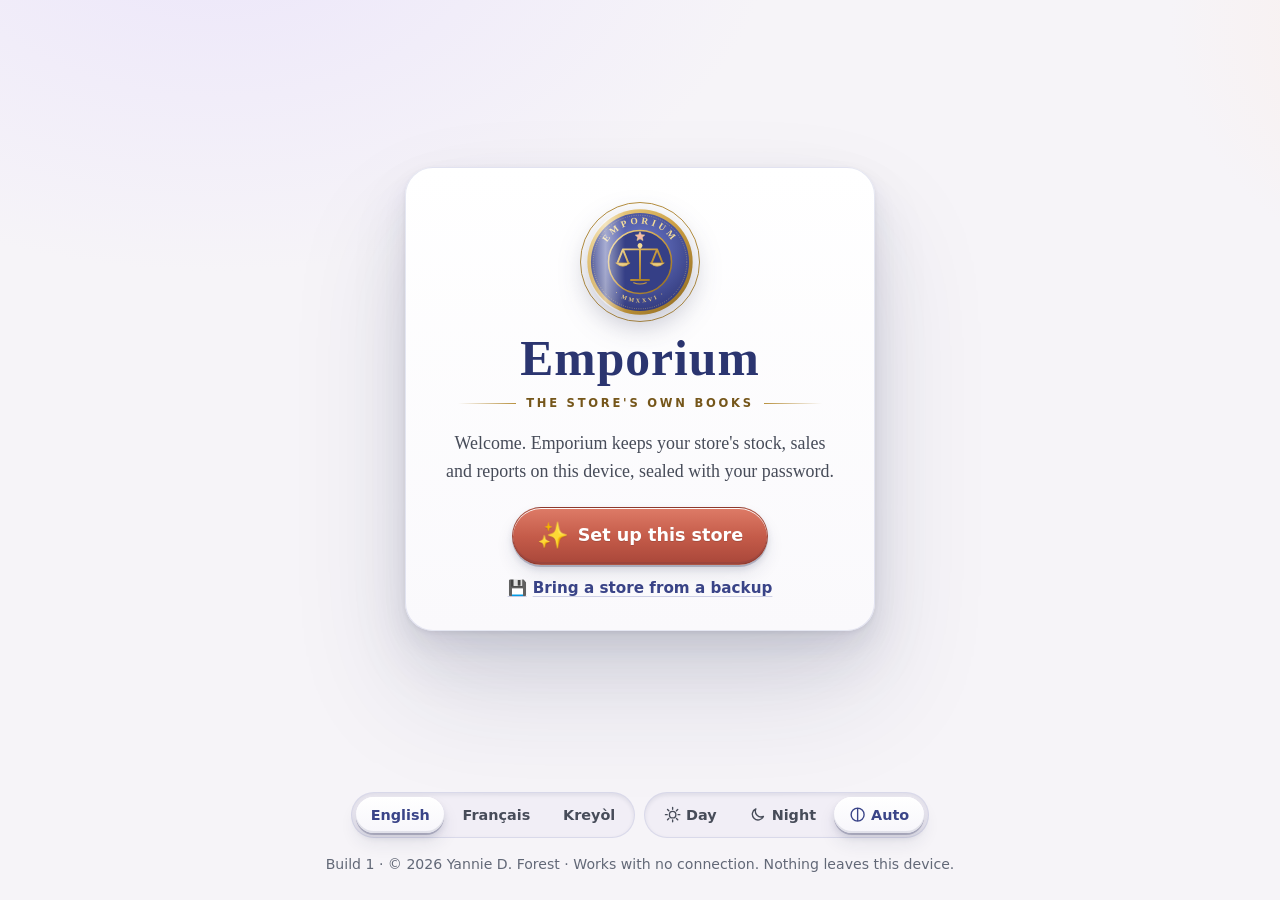
==== app/Emporium.html @ 154f91d6 "Emporium Build 1: the foundation, and the plan - The door: setup in five steps, the owner's password" ====
<!doctype html>
<html lang="en" data-theme="day">
<head>
<meta charset="utf-8">
<meta name="viewport" content="width=device-width, initial-scale=1, viewport-fit=cover">
<meta http-equiv="Content-Security-Policy" content="default-src 'none'; script-src 'sha256-KxH4uBSrhBxRsD997rJyPlUNWfo/XZjl2EzREL2cMvQ='; style-src 'unsafe-inline'; img-src data: blob:; font-src data:; connect-src 'none'; media-src 'none'; object-src 'none'; frame-src 'none'; worker-src 'none'; manifest-src 'none'; base-uri 'none'; form-action 'none'">
<meta name="referrer" content="no-referrer">
<meta name="color-scheme" content="light dark">
<meta name="theme-color" content="#F6F1E7">
<meta name="application-name" content="Emporium">
<meta name="emporium-build" content="1">
<!-- EMPORIUM | Copyright (c) 2026 Yannie D. Forest. All rights reserved. NO LICENCE IS GRANTED. See LICENCE.txt. Build 1 (2026-11-07). -->
<title>Emporium</title>
<link rel="icon" href="[data-uri]">
<style>
/* EMPORIUM | Copyright (c) 2026 Yannie D. Forest. All rights reserved. NO LICENCE IS GRANTED. See LICENCE.txt.
   Emporium's own dress, in the manner of Carpe Diem and Ingenium. By day: light pastels (lavender, sky, peach, butter,
   rose) on a soft lavender grey, with an indigo between Carpe Diem's blue and Ingenium's purple, and a rose coral for the
   keys that matter most. By night: dark academia (walnut and leather, parchment ink, oxblood keys, brass). Keys and
   cards stand out in relief (a lit top edge, a shadowed lip and soft shadows, as in the family), lift under the pointer
   and sink when pressed. No green. All motion stops in Calm mode, or when the device asks for less motion. */
:root {
  --bg: #F6F4F8; --bg2: #EEEAF3; --panel: #FFFFFF; --panel2: #FAF9FC; --tray: #F1EEF6; --rail: #F3F0F8;
  --ink: #1F2329; --ink2: #474C59; --muted: #626877;
  --acc: #4A55A2; --acc-deep: #3A4488; --acc-hi: #6370C2; --on-acc: #FFFFFF; --acc-soft: rgba(74, 85, 162, .10); --acc-text: #3A4488;
  --hero-a: #DE7B67; --hero-b: #C45B49; --hero-c: #A9473A; --on-hero: #FFFFFF;
  --gold: #B8913F; --gold-hi: #E2C27A; --gold-ink: #75561A; --gold-soft: rgba(184, 145, 63, .15);
  --p-lav: #ECE6FA; --p-sky: #E2EFFA; --p-peach: #FDEADF; --p-butter: #FBF2D6; --p-rose: #F9E1E6; --p-lilac: #F1E4F7;
  --good: #3A4488; --warn: #8A5A00; --warn-soft: rgba(214, 151, 32, .16); --bad: #B3261E; --bad-soft: rgba(179, 38, 30, .09);
  --edge: rgba(74, 85, 162, .14); --edge2: rgba(74, 85, 162, .26); --rim: rgba(74, 85, 162, .42);
  --key-face: linear-gradient(180deg, #FFFFFF, #F7F6FB);
  --relief: inset 0 1px 0 rgba(255, 255, 255, .95), inset 0 -2px 0 rgba(36, 40, 80, .10), 0 2px 0 rgba(36, 40, 80, .24), 0 4px 6px rgba(36, 40, 80, .12), 0 10px 18px rgba(36, 40, 80, .09);
  --relief-hover: inset 0 1px 0 rgba(255, 255, 255, .95), inset 0 -2px 0 rgba(36, 40, 80, .10), 0 3px 0 rgba(36, 40, 80, .24), 0 8px 12px rgba(36, 40, 80, .14), 0 18px 28px rgba(36, 40, 80, .10);
  --relief-down: inset 0 2px 5px rgba(36, 40, 80, .22), inset 0 -1px 0 rgba(255, 255, 255, .5), 0 1px 0 rgba(36, 40, 80, .16);
  --card-relief: inset 0 1px 0 rgba(255, 255, 255, .9), 0 1px 0 rgba(36, 40, 80, .08), 0 6px 16px rgba(36, 40, 80, .07), 0 18px 34px rgba(36, 40, 80, .05);
  --card-lift: inset 0 1px 0 rgba(255, 255, 255, .95), 0 2px 0 rgba(36, 40, 80, .10), 0 12px 24px rgba(36, 40, 80, .12), 0 26px 44px rgba(36, 40, 80, .07);
  --inset: inset 0 2px 4px rgba(36, 40, 80, .09);
  --radius: 18px; --radius-s: 12px; --key-h: 46px;
  --serif: "Palatino Linotype", Palatino, "Book Antiqua", "Iowan Old Style", Georgia, serif;
  --sans: "Segoe UI", system-ui, -apple-system, BlinkMacSystemFont, Roboto, "Helvetica Neue", Arial, sans-serif;
  --mono: "Cascadia Mono", Consolas, "SF Mono", Menlo, "Roboto Mono", monospace;
  --emoji: "Segoe UI Emoji", "Apple Color Emoji", "Noto Color Emoji", "Segoe UI Symbol", sans-serif;
  --ease: cubic-bezier(.2, .8, .2, 1);
  color-scheme: light;
}
:root[data-theme="night"] {
  --bg: #141210; --bg2: #1A1714; --panel: #1E1B17; --panel2: #25211C; --tray: #171411; --rail: #171411;
  --ink: #ECE7DE; --ink2: #D2C9BA; --muted: #A89F92;
  --acc: #D4B67A; --acc-deep: #E6CF9C; --acc-hi: #8E3440; --on-acc: #F4EDE0; --acc-soft: rgba(212, 182, 122, .12); --acc-text: #E2C88F;
  --hero-a: #E2C27A; --hero-b: #C9A35A; --hero-c: #A9803A; --on-hero: #1E1A12;
  --gold: #C9A964; --gold-hi: #E2C78A; --gold-ink: #E2C88F; --gold-soft: rgba(201, 169, 100, .14);
  --p-lav: #2A2430; --p-sky: #222A31; --p-peach: #312620; --p-butter: #302A1C; --p-rose: #31211F; --p-lilac: #2B2330;
  --good: #E2C88F; --warn: #F0C26A; --warn-soft: rgba(240, 194, 106, .13); --bad: #F2A096; --bad-soft: rgba(242, 160, 150, .12);
  --edge: rgba(201, 169, 100, .14); --edge2: rgba(201, 169, 100, .26); --rim: rgba(201, 169, 100, .45);
  --key-face: linear-gradient(180deg, #2C2722, #231F1B);
  --relief: inset 0 1px 0 rgba(255, 240, 210, .07), inset 0 -2px 0 rgba(0, 0, 0, .45), 0 2px 0 rgba(0, 0, 0, .78), 0 5px 7px rgba(0, 0, 0, .52), 0 11px 18px rgba(0, 0, 0, .38);
  --relief-hover: inset 0 1px 0 rgba(255, 240, 210, .09), inset 0 -2px 0 rgba(0, 0, 0, .45), 0 3px 0 rgba(0, 0, 0, .78), 0 8px 12px rgba(0, 0, 0, .52), 0 18px 28px rgba(0, 0, 0, .4);
  --relief-down: inset 0 3px 7px rgba(0, 0, 0, .58), inset 0 -1px 0 rgba(255, 240, 210, .05), 0 1px 0 rgba(0, 0, 0, .45);
  --card-relief: inset 0 1px 0 rgba(255, 240, 210, .05), 0 1px 0 rgba(0, 0, 0, .6), 0 8px 18px rgba(0, 0, 0, .44), 0 20px 36px rgba(0, 0, 0, .3);
  --card-lift: inset 0 1px 0 rgba(255, 240, 210, .07), 0 2px 0 rgba(0, 0, 0, .62), 0 14px 26px rgba(0, 0, 0, .5), 0 28px 46px rgba(0, 0, 0, .34);
  --inset: inset 0 2px 5px rgba(0, 0, 0, .45);
  color-scheme: dark;
}
:root[data-size="l"] { font-size: 18px; }
:root[data-size="xl"] { font-size: 20px; }
:root[data-calm="1"] { --key-h: 54px; }
:root[data-calm="1"] *, :root[data-calm="1"] *::before, :root[data-calm="1"] *::after { animation: none !important; transition: none !important; }
@media (prefers-reduced-motion: reduce) { *, *::before, *::after { animation: none !important; transition: none !important; scroll-behavior: auto !important; } }

* { box-sizing: border-box; }
html { font-size: 16px; -webkit-text-size-adjust: 100%; }
body { margin: 0; color: var(--ink); font: 400 1rem/1.55 var(--sans);
  background: radial-gradient(1100px 600px at 0% 0%, var(--p-lav), transparent 60%), radial-gradient(900px 520px at 100% 0%, var(--p-peach), transparent 58%), var(--bg); background-attachment: fixed; }
:root[data-theme="night"] body { background: radial-gradient(1000px 560px at 0% 0%, rgba(142, 52, 64, .16), transparent 60%), radial-gradient(900px 520px at 100% 0%, rgba(201, 169, 100, .10), transparent 58%), var(--bg); background-attachment: fixed; }
h1, h2, h3 { font-family: var(--serif); color: var(--ink); line-height: 1.2; text-wrap: balance; }
h1 { font-size: 2rem; font-variant: small-caps; letter-spacing: .03em; margin: 0; font-weight: 700; }
h2 { font-size: 1.3rem; margin: 0 0 .6rem; font-weight: 700; }
h3 { font-size: 1.12rem; margin: 1.2rem 0 .5rem; }
p { margin: .4rem 0; }
a { color: var(--acc-text); }
:focus-visible { outline: 3px solid var(--gold); outline-offset: 2px; border-radius: 8px; }
.ico { width: 1.2em; height: 1.2em; flex: none; fill: none; stroke: currentColor; stroke-width: 1.9; stroke-linecap: round; stroke-linejoin: round; vertical-align: -.22em; }
.emo { font-family: var(--emoji); font-style: normal; font-weight: 400; line-height: 1; display: inline-block; flex: none; }
.mono { font-family: var(--mono); letter-spacing: .06em; }
.num { font-variant-numeric: tabular-nums; text-align: right; white-space: nowrap; }
.muted { color: var(--muted); }
.hint { color: var(--muted); font-size: .9rem; margin: .25rem 0 0; }
.small { font-size: .85rem; }
.hidden { display: none !important; }
.req { color: var(--hero-c); }

/* ---------- motion ---------- */
@keyframes rise { from { opacity: 0; transform: translateY(10px) scale(.985); } to { opacity: 1; transform: none; } }
@keyframes pop { 0% { transform: scale(1); } 40% { transform: scale(1.07); } 100% { transform: scale(1); } }
@keyframes slideIn { from { opacity: 0; transform: translateX(18px); } to { opacity: 1; transform: none; } }
@keyframes pulse { 0% { transform: scale(1); } 35% { transform: scale(1.08); } 100% { transform: scale(1); } }
@keyframes floatUp { from { opacity: 1; transform: translate(-50%, 0) scale(1); } to { opacity: 0; transform: translate(-50%, -48px) scale(1.3); } }
@keyframes bob { 0%, 100% { transform: translateY(0) rotate(0deg); } 50% { transform: translateY(-6px) rotate(-1.5deg); } }
@keyframes shine { 0% { transform: translateX(-130%) rotate(25deg); } 55%, 100% { transform: translateX(260%) rotate(25deg); } }
@keyframes wiggle { 0%, 100% { transform: rotate(0); } 25% { transform: rotate(-10deg) scale(1.08); } 75% { transform: rotate(9deg) scale(1.08); } }
@keyframes drift { 0% { background-position: 0% 0%, 100% 0%, 0 0; } 100% { background-position: 14% 8%, 86% 10%, 0 0; } }
@keyframes fall { 0% { opacity: 0; transform: translate3d(0, -20px, 0) rotate(0deg); } 10% { opacity: 1; } 100% { opacity: 0; transform: translate3d(var(--dx, 0), 105vh, 0) rotate(var(--rot, 360deg)); } }
@keyframes toastIn { from { opacity: 0; transform: translateY(14px) scale(.96); } to { opacity: 1; transform: none; } }
@keyframes grow { from { transform: scaleX(0); } to { transform: scaleX(1); } }
#room > * { animation: rise .45s var(--ease) both; }
#room > *:nth-child(2) { animation-delay: .04s; } #room > *:nth-child(3) { animation-delay: .08s; } #room > *:nth-child(4) { animation-delay: .12s; }
#room > *:nth-child(5) { animation-delay: .16s; } #room > *:nth-child(6) { animation-delay: .2s; } #room > *:nth-child(n+7) { animation-delay: .24s; }

/* ---------- keys: raised; they lift under the pointer and sink when pressed ---------- */
.key { position: relative; display: inline-flex; align-items: center; justify-content: center; gap: .5em; min-height: var(--key-h); padding: .55rem 1.15rem;
  border-radius: 999px; border: 1px solid var(--rim); background: var(--key-face); color: var(--acc-text);
  font: 650 1rem/1.2 var(--sans); cursor: pointer; box-shadow: var(--relief); text-align: center;
  transition: transform .14s var(--ease), box-shadow .14s var(--ease), filter .2s ease; }
.key:hover { transform: translateY(-1.5px); box-shadow: var(--relief-hover); }
.key:hover .emo { animation: wiggle .5s ease; }
.key:active { transform: translateY(1px); box-shadow: var(--relief-down); }
.key:disabled { opacity: .5; cursor: not-allowed; transform: none; box-shadow: var(--relief-down); }
.key.primary { background: linear-gradient(180deg, var(--acc-hi), var(--acc) 55%, var(--acc-deep)); color: var(--on-acc); border-color: rgba(20, 24, 70, .45); }
:root[data-theme="night"] .key.primary { background: linear-gradient(180deg, #9E3E4B, #8E3440 50%, #6E2330); color: #F4EDE0; border-color: rgba(201, 169, 100, .55); }
.key.hero { background: linear-gradient(180deg, var(--hero-a), var(--hero-b) 52%, var(--hero-c)); color: var(--on-hero); border-color: rgba(110, 40, 30, .45); text-shadow: 0 1px 0 rgba(0, 0, 0, .12); }
:root[data-theme="night"] .key.hero { border-color: rgba(120, 90, 30, .7); text-shadow: 0 1px 0 rgba(255, 240, 200, .25); }
.key.danger { color: var(--bad); border-color: var(--bad); }
.key.big { min-height: 58px; font-size: 1.1rem; padding: .8rem 1.5rem; }
.key.huge { min-height: 70px; font-size: 1.35rem; width: 100%; border-radius: var(--radius); }
.key.small { min-height: 36px; font-size: .9rem; padding: .3rem .85rem; }
.key .emo { font-size: 1.25em; }
.key.big .emo, .key.huge .emo { font-size: 1.45em; }
.icon-key { display: inline-flex; align-items: center; justify-content: center; width: 40px; height: 40px; border-radius: 50%; border: 1px solid var(--edge2);
  background: var(--key-face); color: var(--ink2); cursor: pointer; flex: none; box-shadow: var(--relief); transition: transform .12s var(--ease), box-shadow .12s; }
.icon-key:hover { transform: translateY(-1px); box-shadow: var(--relief-hover); }
.icon-key:active { transform: translateY(1px); box-shadow: var(--relief-down); }
.icon-key.danger { color: var(--bad); }
.link { background: none; border: 0; padding: .3rem .1rem; color: var(--acc-text); font: 600 .95rem var(--sans); cursor: pointer; display: inline-flex; gap: .4em; align-items: center; text-decoration: underline; text-underline-offset: 3px; text-decoration-color: var(--edge2); }
.link:hover { text-decoration-color: currentColor; }
.link.danger { color: var(--bad); }
.tip-key { display: inline-flex; align-items: center; justify-content: center; width: 32px; height: 32px; border-radius: 50%; border: 1px solid var(--gold);
  background: radial-gradient(circle at 35% 30%, #FFFBEA, var(--p-butter) 75%); cursor: pointer; flex: none; padding: 0; font-size: 1rem; box-shadow: var(--relief); transition: transform .14s var(--ease); }
:root[data-theme="night"] .tip-key { background: radial-gradient(circle at 35% 30%, #4A3F25, #2B2618 75%); }
.tip-key:hover { transform: translateY(-1px) rotate(-8deg); }
.tip-key:active { transform: translateY(1px); box-shadow: var(--relief-down); }
.chip { border: 1px solid var(--edge2); background: var(--key-face); color: var(--ink2); border-radius: 999px; padding: .4rem .95rem;
  font: 600 .92rem var(--sans); cursor: pointer; min-height: 40px; box-shadow: var(--relief); display: inline-flex; gap: .4em; align-items: center; transition: transform .12s var(--ease), box-shadow .12s; }
.chip:hover { transform: translateY(-1px); box-shadow: var(--relief-hover); }
.chip:active { transform: translateY(1px); box-shadow: var(--relief-down); }
.chip[aria-pressed="true"] { background: linear-gradient(180deg, var(--acc-hi), var(--acc) 60%, var(--acc-deep)); color: var(--on-acc); border-color: transparent; }
:root[data-theme="night"] .chip[aria-pressed="true"] { background: linear-gradient(180deg, #9E3E4B, #6E2330); color: #F4EDE0; border-color: rgba(201, 169, 100, .5); }
.chips { display: flex; flex-wrap: wrap; gap: .5rem; }
.chips.static { list-style: none; padding: 0; margin: .4rem 0 1rem; }
.chips.static .chip { cursor: default; }
.seg { display: inline-flex; flex-wrap: wrap; gap: 4px; padding: 4px; border-radius: 999px; background: var(--tray); border: 1px solid var(--edge); box-shadow: var(--inset); }
.seg button { border: 0; background: transparent; color: var(--ink2); padding: .4rem .9rem; border-radius: 999px; font: 600 .9rem var(--sans); cursor: pointer; display: inline-flex; gap: .35em; align-items: center; min-height: 36px; transition: background .2s, transform .12s; }
.seg button[aria-checked="true"] { background: var(--key-face); color: var(--acc-text); box-shadow: var(--relief); }
.badge { display: inline-block; min-width: 2.3em; padding: .12rem .6rem; border-radius: 999px; font-weight: 700; font-size: .88rem; text-align: center; background: var(--p-sky); color: var(--acc-text); }
.badge.ok { background: var(--p-lav); color: var(--acc-text); }
.badge.warn { background: var(--warn-soft); color: var(--warn); }
.badge.bad { background: var(--bad-soft); color: var(--bad); }

/* ---------- forms ---------- */
.field { display: flex; flex-direction: column; gap: .3rem; margin: .7rem 0; min-width: 0; }
.label-row { display: flex; align-items: center; gap: .5rem; }
label, .label { font-weight: 650; color: var(--ink2); margin: 0; }
input[type=text], input[type=password], input[type=search], input[type=number], input[type=date], select, textarea {
  font: 1rem/1.4 var(--sans); color: var(--ink); background: var(--panel); border: 1px solid var(--edge2); border-radius: var(--radius-s);
  padding: .65rem .85rem; min-height: var(--key-h); width: 100%; box-shadow: var(--inset); transition: border-color .15s, box-shadow .15s; }
:root[data-theme="night"] input[type=text], :root[data-theme="night"] input[type=password], :root[data-theme="night"] input[type=search], :root[data-theme="night"] input[type=number],
:root[data-theme="night"] input[type=date], :root[data-theme="night"] select, :root[data-theme="night"] textarea { background: #15120F; }
textarea { resize: vertical; }
input:focus, select:focus, textarea:focus { border-color: var(--acc); outline: 3px solid var(--acc-soft); outline-offset: 0; }
input[aria-invalid="true"], select[aria-invalid="true"], textarea[aria-invalid="true"] { border-color: var(--bad); animation: wiggle .35s ease; }
.err { color: var(--bad); font-weight: 600; font-size: .92rem; margin: 0; }
.err:empty { display: none; }
.err:not(:empty)::before { content: "⚠️ "; font-family: var(--emoji); }
.check { display: flex; align-items: center; gap: .6rem; font-weight: 500; margin: .6rem 0; cursor: pointer; }
.check input { width: 22px; height: 22px; accent-color: var(--acc); }
.form-grid { display: grid; grid-template-columns: 1fr 1fr; gap: 0 1.2rem; }
.form-grid .span2 { grid-column: 1 / -1; }
.pair { display: grid; grid-template-columns: 1fr 1fr; gap: 1rem; }
.advice { margin: 0; font-weight: 600; }
.advice.ok { color: var(--acc-text); } .advice.bad { color: var(--bad); }
.preview { font-weight: 650; color: var(--acc-text); min-height: 1.4em; }
.inline { display: flex; align-items: flex-end; gap: .8rem; flex-wrap: wrap; }
.inline .field { flex: 1 1 240px; margin: 0; }
.search-row { display: flex; align-items: center; gap: .5rem; background: var(--panel); border: 1px solid var(--edge2); border-radius: 999px; padding: 0 .5rem 0 1rem; color: var(--muted); box-shadow: var(--inset); }
:root[data-theme="night"] .search-row { background: #15120F; }
.search-row input { border: 0; background: transparent !important; outline: none; min-height: 50px; padding-left: .2rem; font-size: 1.05rem; box-shadow: none !important; }
.search-row:focus-within { border-color: var(--acc); box-shadow: 0 0 0 4px var(--acc-soft); }

/* ---------- the door ---------- */
.door { min-height: 100vh; display: flex; flex-direction: column; align-items: center; justify-content: center; padding: 24px max(16px, env(safe-area-inset-right)) 18px max(16px, env(safe-area-inset-left));
  background: radial-gradient(900px 560px at 12% -6%, var(--p-lav), transparent 62%), radial-gradient(800px 520px at 92% 2%, var(--p-peach), transparent 60%), radial-gradient(900px 600px at 50% 110%, var(--p-sky), transparent 62%), var(--bg);
  background-size: 140% 140%, 140% 140%, 140% 140%, auto; animation: drift 18s ease-in-out infinite alternate; }
:root[data-theme="night"] .door { background: radial-gradient(900px 560px at 12% -6%, rgba(142, 52, 64, .28), transparent 62%), radial-gradient(800px 520px at 92% 2%, rgba(201, 169, 100, .16), transparent 60%), radial-gradient(900px 600px at 50% 110%, rgba(201, 169, 100, .08), transparent 62%), var(--bg); background-size: 140% 140%, 140% 140%, 140% 140%, auto; }
.door-main { width: 100%; display: flex; justify-content: center; flex: 1; align-items: center; }
@keyframes pup { 0% { opacity: 0; transform: translateY(14px) scale(.96); } 60% { opacity: 1; transform: translateY(-2px) scale(1.01); } 100% { transform: none; } }
.door-card { position: relative; width: 100%; max-width: 470px; background: linear-gradient(180deg, var(--panel), var(--panel2)); border: 1px solid var(--edge); border-radius: 28px;
  box-shadow: 0 2px 4px rgba(36, 40, 80, .08), 0 12px 24px rgba(36, 40, 80, .07), 0 30px 60px rgba(36, 40, 80, .09), 0 60px 120px rgba(36, 40, 80, .12), inset 0 1px 0 #FFFFFF;
  padding: 34px 40px 28px; text-align: center; animation: pup .6s var(--ease) both; }
:root[data-theme="night"] .door-card { box-shadow: 0 2px 4px rgba(0, 0, 0, .7), 0 12px 24px rgba(0, 0, 0, .6), 0 30px 60px rgba(0, 0, 0, .55), 0 60px 120px rgba(0, 0, 0, .7), inset 0 1px 0 rgba(255, 240, 210, .07); }
.door-card.wide { max-width: 660px; text-align: left; }
.crest { display: flex; flex-direction: column; align-items: center; text-align: center; gap: .2rem; margin-bottom: .5rem; }
.seal-wrap { position: relative; display: inline-block; border-radius: 50%; overflow: hidden; animation: bob 6s ease-in-out infinite; filter: drop-shadow(0 10px 14px rgba(36, 40, 80, .28)); line-height: 0; }
.seal-wrap::after { content: ""; position: absolute; top: -20%; left: 0; width: 36%; height: 140%; background: linear-gradient(90deg, transparent, rgba(255, 255, 255, .5), transparent); animation: shine 6s ease-in-out 1.2s infinite; pointer-events: none; }
.seal-ring { display: inline-flex; border-radius: 50%; outline: 1.5px solid var(--gold); outline-offset: 5px; margin: 6px 0 4px; }
.brand { font-size: 3.1rem; font-variant: normal; letter-spacing: .02em; line-height: 1; margin-top: .7rem; color: #2B3570; }
:root[data-theme="night"] .brand { color: #E2CF9F; background: linear-gradient(180deg, #F2E4BF 0%, #D9C08A 55%, #B99A5E 100%); -webkit-background-clip: text; background-clip: text; -webkit-text-fill-color: transparent; }
.door-rule { display: flex; align-items: center; justify-content: center; gap: 10px; margin-top: 8px; }
.door-rule span { width: 58px; height: 1px; background: linear-gradient(90deg, transparent, var(--gold)); }
.door-rule span:last-child { background: linear-gradient(90deg, var(--gold), transparent); }
.door-rule em { font-style: normal; font-size: .72rem; letter-spacing: .24em; text-transform: uppercase; color: var(--gold-ink); font-weight: 700; }
.door-lead, .door-card > p { font-family: var(--serif); }
.door-store { font-weight: 700; font-size: 1.12rem; margin: .7rem 0 0; }
.door-date { color: var(--muted); margin: .1rem 0 .4rem; }
.door-form { text-align: left; margin-top: .6rem; }
.door-form .key { width: 100%; margin-top: .3rem; }
.door-msg { min-height: 1.4em; color: var(--ink2); font-weight: 600; text-align: center; }
.door-links { display: flex; flex-direction: column; align-items: center; gap: .2rem; margin-top: .6rem; }
.door-lead { font-size: 1.12rem; line-height: 1.6; color: var(--ink2); margin: 1rem auto 1.3rem; max-width: 26em; }
.door-h { font-size: 1.55rem; margin: .8rem 0 .5rem; display: flex; align-items: center; gap: .5rem; }
.door-h .emo { font-size: 1.3em; }
.door-actions { display: flex; justify-content: space-between; gap: .8rem; flex-wrap: wrap; margin-top: 1.2rem; }
.door-foot { text-align: center; color: var(--muted); font-size: .88rem; margin-top: 18px; display: flex; flex-direction: column; gap: .6rem; align-items: center; }
.door-choices { display: flex; flex-wrap: wrap; gap: .6rem; justify-content: center; }
.steps { display: flex; align-items: center; gap: .45rem; }
.steps .dot { width: 10px; height: 10px; border-radius: 50%; background: var(--edge2); transition: all .3s var(--ease); }
.steps .dot.done { background: var(--acc); }
.steps .dot.now { background: linear-gradient(90deg, var(--gold), var(--hero-a)); width: 28px; border-radius: 6px; }
.steps-text { margin-left: .4rem; color: var(--muted); font-weight: 600; font-size: .9rem; }
.plain-list { padding-left: 0; list-style: none; }
.plain-list li { display: flex; gap: .6rem; align-items: center; padding: .25rem 0; }
.master-grid { list-style: none; padding: 14px; margin: 1rem 0; display: grid; grid-template-columns: repeat(auto-fill, minmax(120px, 1fr)); gap: 8px;
  background: var(--p-butter); border: 1px dashed var(--gold); border-radius: var(--radius); box-shadow: var(--inset); }
.master-grid li { display: flex; align-items: baseline; gap: .5rem; padding: .4rem .55rem; border-radius: 10px; background: var(--panel); border: 1px solid var(--edge); box-shadow: var(--relief); animation: rise .4s var(--ease) both; }
.master-grid li:nth-child(2n) { animation-delay: .05s; } .master-grid li:nth-child(3n) { animation-delay: .1s; }
.mg-n { color: var(--muted); font-size: .8rem; min-width: 1.4em; text-align: right; }
.mg-g { font-size: 1.28rem; font-weight: 700; color: var(--ink); }

/* ---------- the shell ---------- */
.shell { display: grid; grid-template-columns: 248px minmax(0, 1fr); min-height: 100vh; }
.rail { position: sticky; top: 0; height: 100vh; display: flex; flex-direction: column; gap: 6px; padding: 18px 12px; background: linear-gradient(180deg, rgba(255, 255, 255, .55), rgba(255, 255, 255, .25)); border-right: 1px solid var(--edge); overflow-y: auto; backdrop-filter: blur(6px); }
:root[data-theme="night"] .rail { background: linear-gradient(180deg, #1A1714, #141210); }
.rail-brand { display: flex; align-items: center; gap: 10px; padding: 0 6px 14px; border-bottom: 1px solid var(--edge); margin-bottom: 10px; }
.rail-brand .seal-wrap { animation: none; filter: drop-shadow(0 4px 6px rgba(36, 40, 80, .25)); }
.brand-name { font-family: var(--serif); font-variant: small-caps; font-weight: 700; font-size: 1.3rem; letter-spacing: .06em; color: var(--ink); }
.brand-store { font-size: .85rem; color: var(--muted); line-height: 1.2; overflow-wrap: anywhere; }
.rail-keys { display: flex; flex-direction: column; gap: 6px; }
.nav-key { display: flex; align-items: center; gap: 12px; width: 100%; padding: .5rem .7rem; border-radius: 16px; border: 1px solid transparent; background: transparent;
  color: var(--ink2); font: 650 1rem var(--sans); cursor: pointer; text-align: left; min-height: 54px; transition: transform .14s var(--ease), background .2s, box-shadow .2s; }
.nav-tile { display: inline-flex; align-items: center; justify-content: center; width: 40px; height: 40px; border-radius: 13px; flex: none; font-size: 1.3rem;
  background: var(--tile, var(--p-lav)); border: 1px solid var(--edge); box-shadow: var(--relief); transition: transform .2s var(--ease); }
.nav-key[data-room="home"] { --tile: var(--p-peach); } .nav-key[data-room="register"] { --tile: var(--p-rose); } .nav-key[data-room="inventory"] { --tile: var(--p-sky); }
.nav-key[data-room="reports"] { --tile: var(--p-lav); } .nav-key[data-room="guide"] { --tile: var(--p-butter); } .nav-key[data-room="settings"] { --tile: var(--p-lilac); } .lock-key { --tile: var(--tray); }
.nav-key:hover { background: rgba(255, 255, 255, .6); transform: translateX(2px); }
:root[data-theme="night"] .nav-key:hover { background: rgba(255, 240, 210, .04); }
.nav-key:hover .nav-tile { transform: translateY(-2px) rotate(-6deg); }
.nav-key[aria-current="page"] { background: linear-gradient(180deg, var(--panel), var(--panel2)); color: var(--acc-text); border-color: var(--edge); box-shadow: var(--relief); }
.nav-key[aria-current="page"] .nav-tile { border-color: var(--gold); box-shadow: var(--relief), 0 0 0 3px var(--gold-soft); }
.rail-foot { margin-top: auto; padding-top: 10px; border-top: 1px solid var(--edge); }
.build-line { color: var(--muted); font-size: .8rem; margin: .4rem .8rem 0; }
main#room { padding: 26px clamp(16px, 3vw, 40px) 64px; max-width: 1480px; width: 100%; outline: none; }
.room-head { display: flex; align-items: flex-start; justify-content: space-between; gap: 1rem; flex-wrap: wrap; margin-bottom: 1.1rem; }
.room-title { display: flex; align-items: center; gap: .6rem; }
.room-title .emo { font-size: 1.9rem; filter: drop-shadow(0 3px 3px rgba(36, 40, 80, .22)); }
.room-sub { color: var(--muted); margin: .2rem 0 0; flex-basis: 100%; }
.room-tools { display: flex; flex-wrap: wrap; gap: .55rem; align-items: center; }
.kbd-hint { color: var(--muted); font-size: .85rem; }
.card { background: linear-gradient(180deg, var(--panel), var(--panel2)); border: 1px solid var(--edge); border-radius: var(--radius); box-shadow: var(--card-relief); padding: 18px 20px; min-width: 0; }
.card.inset { box-shadow: var(--inset); background: var(--tray); }
.card-head { display: flex; align-items: center; justify-content: space-between; gap: .8rem; margin-bottom: .4rem; flex-wrap: wrap; }
.card-head h2 { margin: 0; display: flex; align-items: center; gap: .45rem; }
.two { display: grid; grid-template-columns: 1fr 1fr; gap: 16px; margin-top: 16px; }
.banner { display: flex; gap: .6rem; align-items: center; background: var(--p-butter); border: 1px solid var(--gold); color: var(--ink); padding: .75rem 1rem; border-radius: var(--radius-s); font-weight: 650; margin-bottom: 12px; box-shadow: var(--relief); }
.note { display: flex; gap: .5rem; align-items: flex-start; background: var(--warn-soft); padding: .6rem .9rem; border-radius: var(--radius-s); }

/* ---------- home ---------- */
.stats { display: grid; grid-template-columns: repeat(auto-fit, minmax(185px, 1fr)); gap: 14px; margin-bottom: 16px; }
.stats.small { grid-template-columns: repeat(auto-fit, minmax(160px, 1fr)); margin: 0; }
.stat { position: relative; background: linear-gradient(180deg, var(--panel), var(--panel2)); border: 1px solid var(--edge); border-radius: var(--radius); padding: 14px 16px;
  display: flex; flex-direction: column; gap: 2px; box-shadow: var(--card-relief); min-width: 0; overflow: hidden; transition: transform .2s var(--ease), box-shadow .2s; }
.stat:hover { transform: translateY(-3px); box-shadow: var(--card-lift); }
.stat-emo { position: absolute; right: 12px; top: 12px; width: 40px; height: 40px; border-radius: 12px; display: flex; align-items: center; justify-content: center; font-size: 1.35rem;
  background: var(--tile, var(--p-lav)); box-shadow: var(--relief); }
.stat:nth-child(4n+1) { --tile: var(--p-peach); } .stat:nth-child(4n+2) { --tile: var(--p-sky); } .stat:nth-child(4n+3) { --tile: var(--p-lav); } .stat:nth-child(4n+4) { --tile: var(--p-butter); }
.stats.small .stat { box-shadow: var(--relief); }
.stat-label { color: var(--muted); font-weight: 650; font-size: .9rem; padding-right: 3rem; }
.stat-value { font-family: var(--serif); font-size: 1.75rem; font-weight: 700; font-variant-numeric: tabular-nums; overflow-wrap: anywhere; }
.stats.small .stat-value { font-size: 1.2rem; }
.stats.small .stat-label { padding-right: 0; }
.stat.good .stat-value { color: var(--good); } .stat.bad .stat-value { color: var(--bad); } .stat.warn .stat-value { color: var(--warn); }
.actions { display: grid; grid-template-columns: repeat(auto-fit, minmax(210px, 1fr)); gap: 14px; margin: 6px 0 16px; }
.actions .key { border-radius: var(--radius); justify-content: flex-start; padding-left: 1.1rem; min-height: 66px; }
.first { border: 1px solid var(--gold); }
.steps-list { list-style: none; padding: 0; margin: .3rem 0 0; display: grid; gap: 6px; }
.steps-list li { display: flex; align-items: center; gap: .6rem; color: var(--acc-text); }
.steps-list li .emo { font-size: 1.2rem; width: 1.6rem; text-align: center; }
.steps-list li.done .link { color: var(--muted); text-decoration: line-through; }
.proverb { display: flex; gap: 16px; align-items: center; margin-bottom: 16px; border-color: var(--gold); background: linear-gradient(115deg, var(--p-butter), var(--p-peach) 55%, var(--p-rose)); }
:root[data-theme="night"] .proverb { background: linear-gradient(115deg, #2A2418, #2A1E1A 60%, #2B1B1E); }
.proverb .emo { font-size: 2.3rem; filter: drop-shadow(0 3px 3px rgba(36, 40, 80, .2)); }
.proverb-ht { font-family: var(--serif); font-style: italic; font-size: 1.22rem; margin: 0; }
.proverb-tr { color: var(--muted); margin: .1rem 0 0; }
.proverb-label { font-size: .78rem; text-transform: uppercase; letter-spacing: .08em; color: var(--gold-ink); font-weight: 700; margin: 0; }
.list { list-style: none; padding: 0; margin: 0; }
.list li { display: flex; justify-content: space-between; align-items: center; gap: .8rem; padding: .55rem 0; border-bottom: 1px solid var(--edge); }
.list li:last-child { border-bottom: 0; }

/* ---------- the register ---------- */
.register { display: grid; grid-template-columns: minmax(0, 1fr) minmax(340px, 430px); gap: 16px; align-items: start; }
.reg-pick { display: flex; flex-direction: column; gap: 12px; }
.products { display: grid; grid-template-columns: repeat(auto-fill, minmax(176px, 1fr)); gap: 12px; max-height: calc(100vh - 290px); overflow-y: auto; padding: 4px 4px 10px; }
.product { position: relative; display: flex; flex-direction: column; align-items: flex-start; gap: 4px; text-align: left; padding: 12px 14px; border-radius: 16px; border: 1px solid var(--edge);
  background: linear-gradient(180deg, var(--panel), var(--panel2)); color: var(--ink); cursor: pointer; min-height: 118px; font: inherit; box-shadow: var(--relief);
  transition: transform .16s var(--ease), box-shadow .16s var(--ease), border-color .2s; }
.product:hover { transform: translateY(-3px); box-shadow: var(--relief-hover); border-color: var(--gold); }
.product:active { transform: translateY(1px); box-shadow: var(--relief-down); }
.product.popped { animation: pop .32s var(--ease); }
.p-emo { width: 38px; height: 38px; border-radius: 12px; display: flex; align-items: center; justify-content: center; font-size: 1.3rem; background: var(--tile, var(--p-lav)); box-shadow: var(--relief); margin-bottom: 4px; }
.cat-music { --tile: var(--p-lav); } .cat-movies { --tile: var(--p-sky); } .cat-perfume { --tile: var(--p-rose); } .cat-grocery { --tile: var(--p-butter); }
.cat-drinks { --tile: var(--p-sky); } .cat-food { --tile: var(--p-peach); } .cat-services { --tile: var(--p-lilac); } .cat-other { --tile: var(--tray); }
.p-name { font-weight: 650; line-height: 1.25; overflow-wrap: anywhere; }
.p-price { font-family: var(--serif); font-weight: 700; font-size: 1.2rem; color: var(--acc-text); margin-top: auto; }
.p-stock { font-size: .82rem; color: var(--muted); }
.p-stock.warn { color: var(--warn); font-weight: 650; } .p-stock.bad { color: var(--bad); font-weight: 650; }
.plus-one { position: fixed; z-index: 70; pointer-events: none; font: 800 1.25rem var(--sans); color: var(--hero-b); animation: floatUp .7s var(--ease) forwards; text-shadow: 0 2px 4px rgba(0, 0, 0, .15); }
.empty { padding: 1rem; }
.reg-ticket { position: sticky; top: 16px; display: flex; flex-direction: column; gap: 10px; }
.ticket-lines { list-style: none; padding: 0; margin: 0; max-height: calc(100vh - 400px); overflow-y: auto; }
.tline { display: grid; grid-template-columns: minmax(0, 1fr) auto auto auto; align-items: center; gap: 8px; padding: 9px 0; border-bottom: 1px dashed var(--edge2); }
.tline.fresh { animation: slideIn .35s var(--ease); }
.t-main { display: flex; flex-direction: column; min-width: 0; }
.t-name { font-weight: 650; overflow-wrap: anywhere; }
.t-unit { font-size: .85rem; }
.t-warn { color: var(--warn); font-size: .82rem; display: inline-flex; gap: .3rem; align-items: center; }
.t-qty { display: flex; align-items: center; gap: 4px; }
.t-qty .icon-key { width: 34px; height: 34px; }
.qty { width: 56px !important; min-height: 36px !important; padding: .3rem !important; text-align: center; }
.t-amount { font-weight: 700; min-width: 4.5em; }
.totals { border-top: 2px solid var(--edge2); padding-top: 8px; }
.trow { display: flex; justify-content: space-between; padding: 3px 0; color: var(--ink2); }
.trow.total { font-family: var(--serif); font-size: 1.7rem; font-weight: 700; color: var(--ink); padding-top: 6px; }
.trow.total .num { display: inline-block; }
.trow.total .num.bump { animation: pulse .45s var(--ease); }
.due { display: flex; justify-content: space-between; align-items: baseline; font-size: 1.2rem; margin: 0 0 .6rem; }
.due strong { font-family: var(--serif); font-size: 2.3rem; }
.quick { display: flex; flex-wrap: wrap; gap: 8px; }
.money-in { font-size: 1.6rem !important; font-family: var(--serif) !important; text-align: right; min-height: 62px !important; }
.change { font-family: var(--serif); font-size: 1.55rem; font-weight: 700; min-height: 1.5em; margin: .3rem 0 0; }
.change.good { color: var(--acc-text); } .change.bad { color: var(--bad); }
.change.good::before { content: "💵 "; font-family: var(--emoji); }
.receipt { font-family: var(--mono); font-size: .92rem; background: #FFFFFF; color: #111111; border: 1px solid #DDDDDD; border-radius: 10px; padding: 14px 16px; max-width: 380px; margin: .6rem auto 0; box-shadow: 0 6px 16px rgba(0, 0, 0, .12); }
.r-head { display: flex; flex-direction: column; align-items: center; gap: 2px; text-align: center; margin-bottom: 8px; }
.receipt table { width: 100%; border-collapse: collapse; }
.receipt td { padding: 2px 0; vertical-align: top; }
.r-totals { border-top: 1px dashed #999999; margin-top: 6px; padding-top: 4px; }
.r-total td { font-weight: 700; font-size: 1.05rem; }
.r-by, .r-note, .r-thanks, .r-build { text-align: center; margin: .3rem 0; }
.r-build { color: #666666; font-size: .78rem; }
.confetti { position: fixed; inset: 0; pointer-events: none; z-index: 80; overflow: hidden; }
.confetti span { position: absolute; top: -40px; font-family: var(--emoji); font-size: 1.7rem; animation: fall var(--t, 1.8s) cubic-bezier(.25, .6, .4, 1) var(--d, 0s) forwards; }

/* ---------- inventory and reports ---------- */
.toolbar { display: flex; flex-wrap: wrap; gap: 10px; align-items: center; margin-bottom: 12px; }
.toolbar .search-row { flex: 1 1 280px; }
.toolbar select { width: auto; min-width: 200px; }
.table-wrap { overflow-x: auto; }
.card.table-wrap { padding: 6px 8px; }
.grid { width: 100%; border-collapse: collapse; }
.grid th { text-align: left; font-size: .8rem; color: var(--muted); font-weight: 700; text-transform: uppercase; letter-spacing: .07em; padding: .65rem .7rem; border-bottom: 2px solid var(--edge2); white-space: nowrap; }
.grid td { padding: .5rem .7rem; border-bottom: 1px solid var(--edge); }
.grid tbody tr { transition: background .15s; }
.grid tbody tr:hover { background: var(--p-lav); }
:root[data-theme="night"] .grid tbody tr:hover { background: rgba(201, 169, 100, .07); }
.grid.compact td, .grid.compact th { padding: .38rem .6rem; }
.grid th.num, .grid td.num { text-align: right; }
.row-key { all: unset; cursor: pointer; font-weight: 650; color: var(--acc-text); display: inline-flex; gap: .5rem; align-items: center; }
.row-key .emo { font-size: 1.15rem; }
.row-key span:last-child { text-decoration: underline; text-underline-offset: 3px; text-decoration-color: var(--edge2); }
.row-key:hover span:last-child { text-decoration-color: currentColor; }
.row-key:focus-visible { outline: 3px solid var(--gold); }
.inv-foot { margin-top: .6rem; }
.item-top { display: grid; grid-template-columns: 170px minmax(0, 1fr); gap: 18px; align-items: start; }
.big-stock { display: flex; flex-direction: column; align-items: center; justify-content: center; padding: 16px; border-radius: var(--radius); background: var(--p-sky); color: var(--acc-text); box-shadow: var(--relief); }
.big-stock.warn { background: var(--p-butter); color: var(--warn); } .big-stock.bad { background: var(--p-rose); color: var(--bad); }
.big-stock .emo { font-size: 2rem; }
.big-stock strong { font-family: var(--serif); font-size: 2.6rem; line-height: 1.1; }
.facts { display: grid; grid-template-columns: repeat(auto-fill, minmax(180px, 1fr)); gap: 8px 16px; margin: 0; }
.fact dt { color: var(--muted); font-size: .85rem; font-weight: 650; }
.fact dd { margin: 0; overflow-wrap: anywhere; }
.item-keys { display: flex; flex-wrap: wrap; gap: 8px; align-items: center; margin: 14px 0 4px; }
.history { list-style: none; padding: 0; margin: 0; max-height: 300px; overflow-y: auto; }
.history li { display: grid; grid-template-columns: 9.5em minmax(0, 1fr) auto; gap: 10px; padding: .45rem 0; border-bottom: 1px solid var(--edge); font-size: .93rem; }
.period-card { display: flex; flex-direction: column; gap: 10px; margin-bottom: 14px; }
.custom-range { display: flex; flex-wrap: wrap; gap: 12px; align-items: flex-end; }
.custom-range .field { margin: 0; flex: 0 1 200px; }
.rep-range { margin: 0 0 .8rem; display: flex; gap: .5rem; align-items: center; }
.rep-sec { margin-top: 14px; }
.rep-sec h3 { margin-top: 0; display: flex; gap: .5rem; align-items: center; }
.bar { display: inline-block; width: 170px; max-width: 30vw; height: 12px; border-radius: 7px; background: var(--tray); vertical-align: middle; box-shadow: var(--inset); overflow: hidden; }
.bar-fill { display: block; height: 100%; border-radius: 7px; background: linear-gradient(90deg, var(--acc), var(--gold) 70%, var(--hero-a)); animation: grow .8s var(--ease) both; transform-origin: left; }
.stamp { color: var(--muted); font-size: .82rem; margin-top: 1rem; font-family: var(--mono); overflow-wrap: anywhere; }
.print-head { display: flex; gap: 14px; align-items: center; margin-bottom: 12px; }

/* ---------- settings and guide ---------- */
.set-nav { display: flex; flex-wrap: wrap; gap: 8px; margin-bottom: 14px; }
.set-sec { margin-bottom: 14px; scroll-margin-top: 16px; }
.row-keys { display: flex; flex-wrap: wrap; gap: 8px; align-items: center; margin-top: .6rem; }
.good-line { color: var(--acc-text); font-weight: 700; display: flex; gap: .5rem; align-items: center; }
.bad-line { color: var(--bad); font-weight: 700; display: flex; gap: .5rem; align-items: center; }
.about { display: flex; gap: 18px; align-items: flex-start; }
.guide { display: grid; grid-template-columns: 310px minmax(0, 1fr); gap: 16px; align-items: start; }
.guide-side { display: flex; flex-direction: column; gap: 10px; position: sticky; top: 16px; }
.guide-list { list-style: none; padding: 0; margin: 0; display: flex; flex-direction: column; gap: 4px; }
.guide-key { all: unset; display: flex; gap: .6rem; align-items: center; cursor: pointer; padding: .55rem .8rem; border-radius: 12px; font-weight: 600; color: var(--ink2); transition: transform .14s var(--ease), background .2s; }
.guide-key .emo { font-size: 1.2rem; }
.guide-key:hover { background: var(--p-lav); transform: translateX(3px); }
:root[data-theme="night"] .guide-key:hover { background: rgba(201, 169, 100, .08); }
.guide-key[aria-current="true"] { background: linear-gradient(180deg, var(--panel), var(--panel2)); color: var(--acc-text); box-shadow: var(--relief); }
.guide-key:focus-visible { outline: 3px solid var(--gold); }
.guide-article { max-width: 72ch; outline: none; }
.guide-article h2 { display: flex; align-items: center; gap: .5rem; font-size: 1.6rem; }
.guide-article h2 .emo { font-size: 1.5em; }
.guide-article p { line-height: 1.75; }
.tip-box { display: flex; gap: .7rem; align-items: flex-start; background: var(--p-butter); border-left: 4px solid var(--gold); padding: .75rem 1rem; border-radius: 10px; margin: 1rem 0; }
.tip-box .emo { font-size: 1.4rem; }
.tip-text { font-size: 1.05rem; line-height: 1.65; }

/* ---------- dialogs and messages ---------- */
.layer { position: fixed; inset: 0; z-index: 50; display: flex; align-items: center; justify-content: center; padding: 16px; background: rgba(30, 28, 50, .38); backdrop-filter: blur(3px); animation: rise .2s ease both; }
:root[data-theme="night"] .layer { background: rgba(8, 6, 4, .62); }
.dialog { width: 100%; max-width: 530px; max-height: calc(100vh - 32px); display: flex; flex-direction: column; background: linear-gradient(180deg, var(--panel), var(--panel2)); color: var(--ink);
  border-radius: 24px; border: 1px solid var(--edge2); box-shadow: 0 2px 0 rgba(36, 40, 80, .18), 0 30px 80px rgba(0, 0, 0, .3); animation: rise .32s var(--ease) both; }
.dialog.wide { max-width: 880px; }
.dialog-head { display: flex; align-items: center; justify-content: space-between; gap: 1rem; padding: 18px 22px 6px; }
.dialog-head h2 { margin: 0; display: flex; gap: .5rem; align-items: center; }
.dialog-body { padding: 6px 22px 12px; overflow-y: auto; }
.dialog-foot { display: flex; flex-wrap: wrap; justify-content: flex-end; gap: 10px; padding: 14px 22px 18px; border-top: 1px solid var(--edge); }
#toasts { position: fixed; right: max(16px, env(safe-area-inset-right)); bottom: max(16px, env(safe-area-inset-bottom)); z-index: 60; display: flex; flex-direction: column; gap: 8px; max-width: min(440px, calc(100vw - 32px)); }
.toast { display: flex; gap: .6rem; align-items: flex-start; padding: .8rem 1rem; border-radius: 16px; background: linear-gradient(180deg, #4F5AA8, #3A4488); color: #FFFFFF; box-shadow: 0 2px 0 rgba(0, 0, 0, .2), 0 12px 28px rgba(36, 40, 80, .28);
  font-weight: 600; border: 1px solid var(--gold); animation: toastIn .35s var(--ease) both; transition: opacity .35s ease, transform .35s ease; }
:root[data-theme="night"] .toast { background: linear-gradient(180deg, #2E2822, #221E1A); color: #F4EDE0; }
.toast .emo { font-size: 1.15rem; }
.toast.bad { background: linear-gradient(180deg, #9A2A1D, #7E1D14); color: #FFFFFF; }
.toast.going { opacity: 0; transform: translateY(8px); }

/* ---------- narrow screens: the menu goes to the foot of the screen ---------- */
@media (max-width: 1100px) {
  .register { grid-template-columns: 1fr; }
  .reg-ticket { position: static; }
  .products { max-height: none; }
  .ticket-lines { max-height: none; }
}
.nav-key .short { display: none; }
@media (max-width: 900px) {
  .shell { grid-template-columns: minmax(0, 1fr); padding-bottom: calc(80px + env(safe-area-inset-bottom)); }
  .toolbar select { min-width: 0; flex: 1 1 160px; }
  .rail { position: fixed; bottom: 0; left: 0; right: 0; top: auto; height: auto; z-index: 40; flex-direction: row; padding: 6px max(4px, env(safe-area-inset-right)) calc(6px + env(safe-area-inset-bottom)) max(4px, env(safe-area-inset-left));
    border-right: 0; border-top: 1px solid var(--edge); overflow: visible; background: linear-gradient(180deg, var(--panel), var(--bg2)); box-shadow: 0 -6px 18px rgba(36, 40, 80, .1); backdrop-filter: none; }
  :root[data-theme="night"] .rail { background: linear-gradient(180deg, #1E1B17, #141210); }
  .rail-brand, .build-line { display: none; }
  .rail-keys { flex-direction: row; flex: 1; justify-content: space-around; gap: 2px; min-width: 0; }
  .rail-foot { margin: 0; padding: 0; border: 0; }
  .nav-key { flex: 1 1 0; min-width: 0; flex-direction: column; gap: 3px; padding: .3rem 0; font-size: .68rem; letter-spacing: -.01em; min-height: 60px; justify-content: center; text-align: center; border-radius: 12px; }
  .nav-key:hover { transform: none; }
  .nav-tile { width: 32px; height: 30px; font-size: 1.1rem; border-radius: 10px; }
  .nav-key span { max-width: 100%; overflow: hidden; text-overflow: ellipsis; white-space: nowrap; }
  .nav-key .long { display: none; }
  .nav-key .short { display: block; }
  .lock-key { width: 44px; flex: none; }
  .lock-key span.long, .lock-key span.short { position: absolute; width: 1px; height: 1px; overflow: hidden; clip: rect(0 0 0 0); white-space: nowrap; }
  .two, .form-grid, .guide, .item-top { grid-template-columns: 1fr; }
  .guide-side { position: static; }
  h1 { font-size: 1.6rem; }
  .door-card { padding: 24px 18px; }
  .stats { grid-template-columns: repeat(2, minmax(0, 1fr)); }
  .stat-value { font-size: 1.35rem; }
  .stat-emo { width: 32px; height: 32px; font-size: 1.1rem; }
  .actions { grid-template-columns: repeat(2, minmax(0, 1fr)); }
  .actions .key { padding-left: .9rem; font-size: 1rem; }
}
@media (max-width: 520px) { .pair { grid-template-columns: 1fr; } .history li { grid-template-columns: 1fr; gap: 2px; } }

/* ---------- printing: only what was asked for ---------- */
#print { display: none; }
@media print {
  html.printing body > *:not(#print) { display: none !important; }
  html.printing body { background: #FFFFFF !important; }
  html.printing #print { display: block; color: #000000; }
  html.printing #print .receipt { border: 0; max-width: 80mm; margin: 0; box-shadow: none; }
  .print-card { text-align: center; font-family: var(--serif); }
  .print-card .master-grid { border: 1px solid #000000; box-shadow: none; background: #FFFFFF; }
  .print-card .master-grid li { box-shadow: none; }
  .report.for-print .stat { box-shadow: none; border: 1px solid #999999; }
  * { animation: none !important; }
  @page { margin: 12mm; }
}

</style>
</head>
<body>
<div id="app"></div>
<div id="print"></div>
<div id="toasts" aria-live="polite"></div>
<script>/* EMPORIUM | Copyright (c) 2026 Yannie D. Forest. All rights reserved. NO LICENCE IS GRANTED. See LICENCE.txt.
   The core: drawing the screen safely, money in whole cents, dates by the store's own calendar. */
"use strict";

var E = window.Emporium = window.Emporium || {};
E.BUILD = { number: "1", date: "2026-11-07" };

/* ---------- drawing: every piece of text goes in as text, never as markup ---------- */
function $(sel, root) { return (root || document).querySelector(sel); }
function $all(sel, root) { return Array.prototype.slice.call((root || document).querySelectorAll(sel)); }

/* h("button.key.primary", {type: "button", onclick: fn, "aria-label": "Open"}, "Open")
   Children may be strings (drawn as text), nodes, arrays, or null (skipped). No HTML string is ever parsed. */
function h(tag, attrs, children) {
  var m = /^([a-z0-9]+)((?:[.#][A-Za-z0-9_-]+)*)$/.exec(tag);
  if (!m) throw new Error("bad tag " + tag);
  var node = document.createElement(m[1]);
  (m[2].match(/[.#][A-Za-z0-9_-]+/g) || []).forEach(function (p) {
    if (p[0] === ".") node.classList.add(p.slice(1)); else node.id = p.slice(1);
  });
  if (attrs) Object.keys(attrs).forEach(function (k) {
    var v = attrs[k];
    if (v === null || v === undefined || v === false) return;
    if (k.slice(0, 2) === "on" && typeof v === "function") node.addEventListener(k.slice(2), v);
    else if (k === "class") String(v).split(/\s+/).filter(Boolean).forEach(function (c) { node.classList.add(c); });
    else if (k === "text") node.textContent = String(v);
    else if (k === "value") node.value = v;
    else if (k === "checked") node.checked = !!v;
    else if (k === "dataset") Object.keys(v).forEach(function (d) { node.dataset[d] = v[d]; });
    else node.setAttribute(k, v === true ? "" : String(v));
  });
  add(node, children);
  return node;
}
function add(node, children) {
  if (children === null || children === undefined || children === false) return node;
  if (Array.isArray(children)) { children.forEach(function (c) { add(node, c); }); return node; }
  if (children instanceof Node) { node.appendChild(children); return node; }
  node.appendChild(document.createTextNode(String(children)));
  return node;
}
function clear(node) { while (node && node.firstChild) node.removeChild(node.firstChild); return node; }

/* The icons are drawn from fixed paths that live in this page (never from data). */
var ICONS = {
  home: "M3 11.5 12 4l9 7.5M5.5 10v9.5h5v-6h3v6h5V10",
  register: "M4 5h16v10H4zM8 19h8M12 15v4M7 9h4M7 12h7",
  box: "M3.5 7.5 12 3l8.5 4.5v9L12 21l-8.5-4.5zM3.5 7.5 12 12l8.5-4.5M12 12v9",
  chart: "M4 20h16M7 16v-5M12 16V7M17 16v-8",
  book: "M5 4.5h9a3 3 0 0 1 3 3V20H8a3 3 0 0 1-3-3zM17 7.5h2V20h-2M8 8.5h6M8 11.5h6",
  gear: "M12 8.5a3.5 3.5 0 1 0 0 7 3.5 3.5 0 0 0 0-7zM12 2.5v3M12 18.5v3M2.5 12h3M18.5 12h3M5.3 5.3l2.1 2.1M16.6 16.6l2.1 2.1M5.3 18.7l2.1-2.1M16.6 7.4l2.1-2.1",
  lock: "M6 10.5h12V20H6zM8.5 10.5V8a3.5 3.5 0 0 1 7 0v2.5M12 14v2.5",
  sun: "M12 7.5a4.5 4.5 0 1 0 0 9 4.5 4.5 0 0 0 0-9zM12 2v2.5M12 19.5V22M2 12h2.5M19.5 12H22M4.9 4.9l1.8 1.8M17.3 17.3l1.8 1.8M4.9 19.1l1.8-1.8M17.3 6.7l1.8-1.8",
  moon: "M20 14.5A8 8 0 0 1 9.5 4 8 8 0 1 0 20 14.5z",
  auto: "M12 3a9 9 0 1 0 0 18zM12 3a9 9 0 0 1 0 18",
  globe: "M12 3a9 9 0 1 0 0 18 9 9 0 0 0 0-18zM3.5 9h17M3.5 15h17M12 3c-2.5 3-2.5 15 0 18M12 3c2.5 3 2.5 15 0 18",
  plus: "M12 5v14M5 12h14",
  minus: "M5 12h14",
  search: "M10.5 4a6.5 6.5 0 1 0 0 13 6.5 6.5 0 0 0 0-13zM15.5 15.5 20 20",
  print: "M7 9V4h10v5M7 17H5v-7h14v7h-2M7 14h10v6H7z",
  download: "M12 4v11M7.5 10.5 12 15l4.5-4.5M5 19.5h14",
  upload: "M12 15V4M7.5 8.5 12 4l4.5 4.5M5 19.5h14",
  check: "M5 12.5 10 17l9-10",
  warn: "M12 4 2.5 20h19zM12 10v4.5M12 17.2v.3",
  info: "M12 3a9 9 0 1 0 0 18 9 9 0 0 0 0-18zM12 11v6M12 7.5v.3",
  tip: "M9 18h6M10 21h4M12 3a6 6 0 0 0-3.5 10.9c.6.5 1 1.2 1 2.1h5c0-.9.4-1.6 1-2.1A6 6 0 0 0 12 3z",
  x: "M6 6l12 12M18 6 6 18",
  trash: "M4.5 7h15M9.5 7V4.5h5V7M6.5 7l1 13h9l1-13",
  edit: "M4 20h4L19 9l-4-4L4 16zM13.5 6.5l4 4",
  archive: "M3.5 4.5h17v4h-17zM5 8.5V20h14V8.5M10 12h4",
  receipt: "M6 3h12v18l-2-1.5-2 1.5-2-1.5-2 1.5-2-1.5L6 21zM9 8h6M9 12h6M9 16h4",
  cash: "M3 6.5h18v11H3zM12 9.5a2.5 2.5 0 1 0 0 5 2.5 2.5 0 0 0 0-5zM6 9.5v.2M18 14.3v.2",
  key: "M14.5 3.5a5 5 0 0 0-4.6 7L3.5 17v3.5H7v-2h2v-2h2l1.5-1.5a5 5 0 1 0 2-11.5zM16 7.5v.2",
  shield: "M12 3 4.5 6v6c0 4.6 3.2 8 7.5 9 4.3-1 7.5-4.4 7.5-9V6z M9 12l2 2 4-4",
  back: "M10 6 4 12l6 6M4 12h16",
  next: "M14 6l6 6-6 6M20 12H4",
  tag: "M3.5 12V4.5H11l9.5 9.5-7.5 7.5zM7.5 8.5v.2",
  truck: "M2.5 6h11v10h-11zM13.5 9.5H18l3.5 3.5V16h-8M6 18.5a1.5 1.5 0 1 0 0-.1M17 18.5a1.5 1.5 0 1 0 0-.1",
  clock: "M12 3a9 9 0 1 0 0 18 9 9 0 0 0 0-18zM12 7v5l3.5 2",
  list: "M8 6.5h12M8 12h12M8 17.5h12M4 6.5v.2M4 12v.2M4 17.5v.2"
};
function icon(name, cls) {
  var ns = "http://www.w3.org/2000/svg", svg = document.createElementNS(ns, "svg");
  svg.setAttribute("viewBox", "0 0 24 24"); svg.setAttribute("aria-hidden", "true"); svg.setAttribute("focusable", "false");
  svg.setAttribute("class", "ico" + (cls ? " " + cls : ""));
  var p = document.createElementNS(ns, "path"); p.setAttribute("d", ICONS[name] || ICONS.info); svg.appendChild(p);
  return svg;
}

/* ---------- money: whole cents, always ---------- */
/* Reads what a person types ("12", "12.5", "12,50", "$1,234.50") into whole cents, or null if it is not an amount. */
function parseMoney(text) {
  var s = String(text === undefined || text === null ? "" : text).trim().replace(/[\s$€£]|US/g, "");
  if (!s) return null;
  if (/^\d{1,3}(,\d{3})+(\.\d{1,2})?$/.test(s)) s = s.replace(/,/g, "");         // 1,234.50
  else if (/^\d{1,3}(\.\d{3})+(,\d{1,2})?$/.test(s)) s = s.replace(/\./g, "").replace(",", "."); // 1.234,50
  else s = s.replace(",", ".");
  if (!/^\d+(\.\d{0,2})?$/.test(s)) return null;
  var parts = s.split("."), whole = parseInt(parts[0], 10), frac = (parts[1] || "").padEnd(2, "0");
  var cents = whole * 100 + parseInt(frac, 10);
  return Number.isSafeInteger(cents) && cents <= 1e11 ? cents : null;
}
/* Whole cents to a string a person reads. The store's money is written the way the store writes it (US style by default),
   whatever the language of the screen, so figures never change shape at the counter. */
function money(cents, opts) {
  var c = Math.round(Number(cents) || 0), neg = c < 0, a = Math.abs(c);
  var cur = (opts && opts.currency) || (E.settings && E.settings.currency) || "USD";
  var sym = { USD: "$", CAD: "$", EUR: "€", HTG: "G " }[cur] || "";
  var whole = Math.floor(a / 100).toString().replace(/\B(?=(\d{3})+(?!\d))/g, ","), frac = String(a % 100).padStart(2, "0");
  return (neg ? "−" : "") + sym + whole + "." + frac + (cur === "CAD" ? " CAD" : "");
}
function moneyPlain(cents) { var c = Math.round(Number(cents) || 0), a = Math.abs(c); return (c < 0 ? "-" : "") + Math.floor(a / 100) + "." + String(a % 100).padStart(2, "0"); }
/* Integer rounding, half away from zero, of a / b (b > 0), exact for any size (BigInt). */
function divRound(a, b) {
  var A = BigInt(a), B = BigInt(b), neg = A < BigInt(0); if (neg) A = -A;
  var r = (A * BigInt(2) / B + BigInt(1)) / BigInt(2); return Number(neg ? -r : r);
}
/* Tax rates are kept in thousandths of a percent: 7.25% is 7250. */
function parseRate(text) {
  var s = String(text || "").trim().replace("%", "").replace(",", ".");
  if (!/^\d{1,2}(\.\d{0,3})?$/.test(s)) return null;
  var p = s.split("."); return parseInt(p[0], 10) * 1000 + parseInt((p[1] || "").padEnd(3, "0"), 10);
}
function rateText(milli) { var s = (milli / 1000).toFixed(3).replace(/\.?0+$/, ""); return s + "%"; }
function taxOn(cents, milli) { return divRound(BigInt(Math.round(cents)) * BigInt(Math.round(milli)), 100000); }

/* ---------- dates: the store's own calendar (the device's time zone) ---------- */
function pad2(n) { return (n < 10 ? "0" : "") + n; }
function dayKey(d) { d = d || new Date(); return d.getFullYear() + "-" + pad2(d.getMonth() + 1) + "-" + pad2(d.getDate()); }
function fromDayKey(k) { var p = k.split("-"); return new Date(+p[0], +p[1] - 1, +p[2]); }
function addDays(d, n) { var x = new Date(d.getFullYear(), d.getMonth(), d.getDate() + n); return x; }
function startOfWeek(d, weekStart) { var wd = d.getDay(), back = (wd - (weekStart === 0 ? 0 : 1) + 7) % 7; return addDays(d, -back); }

/* ---------- bytes, text, fingerprints ---------- */
var TE = new TextEncoder(), TD = new TextDecoder();
function b64e(u8) { var s = "", i, c = 0x8000; u8 = u8 instanceof Uint8Array ? u8 : new Uint8Array(u8); for (i = 0; i < u8.length; i += c) s += String.fromCharCode.apply(null, u8.subarray(i, i + c)); return btoa(s); }
function b64d(s) { var b = atob(s), u = new Uint8Array(b.length); for (var i = 0; i < b.length; i++) u[i] = b.charCodeAt(i); return u; }
function hex(buf) { return Array.prototype.map.call(new Uint8Array(buf), function (x) { return (x < 16 ? "0" : "") + x.toString(16); }).join(""); }
function rnd(n) { return crypto.getRandomValues(new Uint8Array(n)); }
function uid(prefix) { var u = rnd(9), a = "abcdefghijkmnpqrstuvwxyz23456789", s = ""; for (var i = 0; i < u.length; i++) s += a[u[i] % a.length]; return (prefix || "") + s; }
/* Canonical JSON: keys in order, so the same line always gives the same fingerprint. */
function canon(v) {
  if (v === null || typeof v !== "object") return JSON.stringify(v === undefined ? null : v);
  if (Array.isArray(v)) return "[" + v.map(canon).join(",") + "]";
  return "{" + Object.keys(v).sort().filter(function (k) { return v[k] !== undefined; }).map(function (k) { return JSON.stringify(k) + ":" + canon(v[k]); }).join(",") + "}";
}
function sha256hex(text) { return crypto.subtle.digest("SHA-256", typeof text === "string" ? TE.encode(text) : text).then(hex); }

/* ---------- small things ---------- */
function debounce(fn, ms) { var t; return function () { var a = arguments, self = this; clearTimeout(t); t = setTimeout(function () { fn.apply(self, a); }, ms); }; }
function norm(s) { return String(s || "").toLowerCase().normalize("NFD").replace(/[̀-ͯ]/g, "").trim(); }
function prefGet(k, d) { try { var v = localStorage.getItem("emporium." + k); return v === null ? d : v; } catch (e) { return d; } }
function prefSet(k, v) { try { localStorage.setItem("emporium." + k, String(v)); } catch (e) { } }

E.util = { h: h, add: add, clear: clear, icon: icon, parseMoney: parseMoney, money: money, moneyPlain: moneyPlain, divRound: divRound,
  parseRate: parseRate, rateText: rateText, taxOn: taxOn, dayKey: dayKey, fromDayKey: fromDayKey, addDays: addDays,
  startOfWeek: startOfWeek, b64e: b64e, b64d: b64d, hex: hex, rnd: rnd, uid: uid, canon: canon, sha256hex: sha256hex,
  norm: norm, debounce: debounce, prefGet: prefGet, prefSet: prefSet, TE: TE, TD: TD };

/* EMPORIUM | Copyright (c) 2026 Yannie D. Forest. All rights reserved. NO LICENCE IS GRANTED. See LICENCE.txt.
   Three languages: English, French and Haitian Creole (Kreyòl). The Kreyòl is marked for review by a native speaker. */
"use strict";
(function () {
  var U = E.util;
  var DICT = { en: {}, fr: {}, ht: {} };
  /* add([key, en, fr, ht], ...) */
  function add() { Array.prototype.forEach.call(arguments, function (r) { DICT.en[r[0]] = r[1]; DICT.fr[r[0]] = r[2]; DICT.ht[r[0]] = r[3]; }); }

  add(
    /* common words */
    ["add", "Add", "Ajouter", "Ajoute"], ["all", "All", "Tout", "Tout"], ["back", "Back", "Retour", "Retounen"],
    ["build", "Build", "Build", "Build"], ["cancel", "Cancel", "Annuler", "Anile"], ["close", "Close", "Fermer", "Fèmen"],
    ["edit", "Edit", "Modifier", "Modifye"], ["gotIt", "Got it", "Compris", "Mwen konprann"], ["language", "Language", "Langue", "Lang"],
    ["loading", "Loading…", "Chargement…", "N ap chaje…"], ["lockNow", "Lock now", "Verrouiller", "Fèmen kounye a"],
    ["menu", "Menu", "Menu", "Meni"], ["next", "Next", "Suivant", "Kontinye"], ["off", "Off", "Non", "Non"], ["on", "On", "Oui", "Wi"],
    ["readAloud", "Read aloud", "Lire à voix haute", "Li l fò"], ["remove", "Remove", "Retirer", "Retire"], ["save", "Save", "Enregistrer", "Anrejistre"],
    ["tip", "Tip", "Conseil", "Konsèy"], ["theme", "Light", "Lumière", "Limyè"], ["theme.day", "Day", "Jour", "Jou"],
    ["theme.night", "Night", "Nuit", "Lannwit"], ["theme.auto", "Auto", "Auto", "Otomatik"],
    ["cur.USD", "US dollars ($)", "Dollars américains ($)", "Dola ameriken ($)"], ["cur.CAD", "Canadian dollars ($)", "Dollars canadiens ($)", "Dola kanadyen ($)"],
    ["cur.EUR", "Euros (€)", "Euros (€)", "Ewo (€)"], ["cur.HTG", "Haitian gourdes (G)", "Gourdes haïtiennes (G)", "Goud (G)"],

    /* the app */
    ["app.welcome", "The store is ready. Start with the first steps below.", "Le magasin est prêt. Commencez par les premiers pas ci-dessous.", "Magazen an pare. Kòmanse ak premye pa ki anba yo."],
    ["app.checkBooks", "Some sealed entries could not be read. Open Settings and press Verify the books.", "Certaines entrées scellées n'ont pas pu être lues. Ouvrez les Réglages et appuyez sur Vérifier les livres.", "Gen kèk antre sele ki pa t ka li. Louvri Reglaj epi peze Verifye liv yo."],
    ["app.noDb", "Emporium cannot keep its books in this browser. Use the Emporium program for this device, or another browser, without private browsing.", "Emporium ne peut pas garder ses livres dans ce navigateur. Utilisez le programme Emporium de cet appareil, ou un autre navigateur, hors navigation privée.", "Emporium pa ka kenbe liv li nan navigatè sa a. Sèvi ak pwogram Emporium pou aparèy sa a, oswa yon lòt navigatè, san mòd prive."],

    /* the rooms */
    ["room.home", "Home", "Accueil", "Akèy"], ["room.register", "Register", "Caisse", "Kès"], ["room.inventory", "Inventory", "Inventaire", "Envantè"],
    ["room.reports", "Reports", "Rapports", "Rapò"], ["room.guide", "Guidebook", "Guide", "Gid"], ["room.settings", "Settings", "Réglages", "Reglaj"],

    ["short.home", "Home", "Accueil", "Akèy"], ["short.register", "Sell", "Vendre", "Vann"], ["short.inventory", "Stock", "Stock", "Stòk"],
    ["short.reports", "Reports", "Rapports", "Rapò"], ["short.guide", "Guide", "Guide", "Gid"], ["short.settings", "Settings", "Réglages", "Reglaj"],

    /* the door */
    ["door.tag", "The store's own books", "Les livres du magasin", "Liv kont magazen an"],
    ["door.offline", "Works with no connection. Nothing leaves this device.", "Fonctionne sans connexion. Rien ne quitte cet appareil.", "Li mache san entènèt. Anyen pa soti sou aparèy sa a."],
    ["door.password", "Owner's password", "Mot de passe du propriétaire", "Modpas mèt magazen an"],
    ["door.open", "Open the store", "Ouvrir le magasin", "Louvri magazen an"],
    ["door.opening", "Opening the books…", "Ouverture des livres…", "N ap louvri liv yo…"],
    ["door.needPassword", "Type the password first.", "Tapez d'abord le mot de passe.", "Tape modpas la anvan."],
    ["door.wrong", "That password does not open this store. Check that Caps Lock is off, then try again.", "Ce mot de passe n'ouvre pas ce magasin. Vérifiez que la touche Verr. Maj est désactivée, puis réessayez.", "Modpas sa a pa louvri magazen sa a. Gade si Caps Lock pa limen, epi eseye ankò."],
    ["door.tooMany", "Too many wrong tries. Wait {s} seconds.", "Trop d'essais. Attendez {s} secondes.", "Twòp move esè. Tann {s} segonn."],
    ["door.wait", "Please wait {s} more seconds.", "Attendez encore {s} secondes.", "Tanpri tann {s} segonn ankò."],
    ["door.problem", "Something went wrong. Nothing was changed. Please try again.", "Un problème est survenu. Rien n'a été modifié. Réessayez.", "Gen yon pwoblèm. Anyen pa chanje. Tanpri eseye ankò."],
    ["door.lockedIdle", "The store locked itself after a quiet spell. Your sale in progress is kept.", "Le magasin s'est verrouillé après un moment d'inactivité. La vente en cours est gardée.", "Magazen an fèmen pou kont li apre yon ti tan san mouvman. Vant ki t ap fèt la toujou la."],
    ["door.lockedHand", "The store is locked.", "Le magasin est verrouillé.", "Magazen an fèmen."],
    ["door.useMaster", "Use the Master Key", "Utiliser la Clé maîtresse", "Sèvi ak Kle Mèt la"],
    ["door.restore", "Restore a backup", "Restaurer une sauvegarde", "Remete yon kopi sekirite"],
    ["door.restoreHere", "Bring a store from a backup", "Reprendre un magasin depuis une sauvegarde", "Mete yon magazen ki sou yon kopi sekirite"],

    /* setup */
    ["setup.lead", "Welcome. Emporium keeps your store's stock, sales and reports on this device, sealed with your password.", "Bienvenue. Emporium garde le stock, les ventes et les rapports de votre magasin sur cet appareil, scellés par votre mot de passe.", "Byenveni. Emporium kenbe stòk, vant ak rapò magazen ou sou aparèy sa a, sele ak modpas ou."],
    ["setup.begin", "Set up this store", "Configurer ce magasin", "Prepare magazen sa a"],
    ["setup.stepOf", "Step {n} of {of}", "Étape {n} sur {of}", "Etap {n} sou {of}"],
    ["setup.s1.h", "What happens now", "Ce qui va se passer", "Sa k pral fèt kounye a"],
    ["setup.s1.p1", "Setting up takes about three minutes. You will need:", "La configuration prend environ trois minutes. Il vous faut :", "Sa pran anviwon twa minit. W ap bezwen:"],
    ["setup.s1.need1", "the name of the store;", "le nom du magasin ;", "non magazen an;"],
    ["setup.s1.need2", "a password that only you know;", "un mot de passe que vous seul connaissez ;", "yon modpas se ou sèl ki konnen;"],
    ["setup.s1.need3", "a pen and paper, to write down the Master Key.", "un stylo et du papier, pour noter la Clé maîtresse.", "yon plim ak yon papye, pou ekri Kle Mèt la."],
    ["setup.s1.p2", "Nothing is saved until the last step. You can go back at any time.", "Rien n'est enregistré avant la dernière étape. Vous pouvez revenir en arrière à tout moment.", "Anyen p ap anrejistre anvan dènye etap la. Ou ka retounen nenpòt lè."],
    ["setup.s2.h", "The store", "Le magasin", "Magazen an"],
    ["setup.storeName", "Store name", "Nom du magasin", "Non magazen an"], ["setup.storeHint", "As it should appear on receipts.", "Tel qu'il doit figurer sur les reçus.", "Jan li dwe parèt sou resi yo."],
    ["setup.ownerName", "Owner's name", "Nom du propriétaire", "Non mèt magazen an"], ["setup.currency", "Money", "Monnaie", "Lajan"],
    ["setup.needStore", "Please type the store's name.", "Tapez le nom du magasin.", "Tanpri tape non magazen an."],
    ["setup.needOwner", "Please type the owner's name.", "Tapez le nom du propriétaire.", "Tanpri tape non mèt magazen an."],
    ["setup.s3.h", "Your password", "Votre mot de passe", "Modpas ou"],
    ["setup.s3.p1", "This password opens the store's books. Choose at least 10 characters. A short sentence you will remember is a good password.", "Ce mot de passe ouvre les livres du magasin. Au moins 10 caractères. Une courte phrase dont vous vous souviendrez est un bon mot de passe.", "Modpas sa a louvri liv magazen an. Chwazi omwen 10 karaktè. Yon ti fraz ou p ap bliye se yon bon modpas."],
    ["setup.password", "New password", "Nouveau mot de passe", "Nouvo modpas"], ["setup.password2", "The same password again", "Le même mot de passe encore", "Menm modpas la ankò"],
    ["setup.show", "Show what I type", "Afficher ce que je tape", "Montre sa m ap tape"],
    ["setup.noMatch", "The two passwords are not the same.", "Les deux mots de passe ne sont pas identiques.", "De modpas yo pa menm."],
    ["setup.preparing", "Preparing the seal. This takes a few seconds…", "Préparation du sceau. Quelques secondes…", "N ap prepare sele a. Sa pran kèk segonn…"],
    ["setup.s4.h", "Your Master Key", "Votre Clé maîtresse", "Kle Mèt ou"],
    ["setup.s4.p1", "The Master Key opens the books if the password is ever forgotten. It is shown only now. Write it down, or print it, and keep it somewhere safe, away from the store's computers.", "La Clé maîtresse ouvre les livres si le mot de passe est oublié. Elle n'est affichée que maintenant. Notez-la ou imprimez-la, et gardez-la en lieu sûr, loin des ordinateurs du magasin.", "Kle Mèt la louvri liv yo si yon jou ou bliye modpas la. Li parèt sèlman kounye a. Ekri l oswa enprime l, epi kenbe l yon kote ki an sekirite, lwen òdinatè magazen an."],
    ["setup.s4.p2", "Without the password and without the Master Key, nobody can open the books. Not even the person who wrote Emporium.", "Sans le mot de passe et sans la Clé maîtresse, personne ne peut ouvrir les livres. Pas même l'auteur d'Emporium.", "San modpas la e san Kle Mèt la, pèsonn pa ka louvri liv yo. Menm moun ki ekri Emporium nan pa kapab."],
    ["setup.print", "Print the card", "Imprimer la carte", "Enprime kat la"], ["setup.written", "I have written it down", "Je l'ai notée", "Mwen ekri l"],
    ["setup.s5.h", "Check the Master Key", "Vérifier la Clé maîtresse", "Verifye Kle Mèt la"],
    ["setup.s5.p1", "Type two groups from your card, to be sure it was copied well.", "Tapez deux groupes de votre carte, pour être sûr qu'elle a été bien copiée.", "Tape de gwoup ki sou kat ou a, pou nou sèten ou kopye l byen."],
    ["setup.group", "Group {n}", "Groupe {n}", "Gwoup {n}"],
    ["setup.groupWrong", "This group does not match the card. Look at it again.", "Ce groupe ne correspond pas à la carte. Regardez-la de nouveau.", "Gwoup sa a pa menm ak sa ki sou kat la. Gade l ankò."],
    ["setup.seeAgain", "See the key again", "Revoir la clé", "Gade kle a ankò"], ["setup.finish", "Finish and open", "Terminer et ouvrir", "Fini epi louvri"],
    ["setup.writing", "Sealing the books…", "Scellement des livres…", "N ap sele liv yo…"],

    /* the Master Key */
    ["master.title", "Master Key", "Clé maîtresse", "Kle Mèt"],
    ["master.p1", "Type the 52 characters of the Master Key card. Spaces and dashes do not matter.", "Tapez les 52 caractères de la carte de la Clé maîtresse. Les espaces et les tirets ne comptent pas.", "Tape 52 karaktè ki sou kat Kle Mèt la. Espas ak tirè pa gen enpòtans."],
    ["master.label", "Master Key", "Clé maîtresse", "Kle Mèt"], ["master.hint", "13 groups of 4 letters and digits.", "13 groupes de 4 lettres et chiffres.", "13 gwoup 4 lèt ak chif."],
    ["master.check", "Check the key", "Vérifier la clé", "Verifye kle a"], ["master.checking", "Checking…", "Vérification…", "N ap verifye…"],
    ["master.badcode", "This is not a complete Master Key. Check each group against the card.", "Ce n'est pas une Clé maîtresse complète. Comparez chaque groupe avec la carte.", "Sa a pa yon Kle Mèt konplè. Konpare chak gwoup ak kat la."],
    ["master.wrong", "This Master Key does not belong to this store.", "Cette Clé maîtresse n'appartient pas à ce magasin.", "Kle Mèt sa a pa pou magazen sa a."],
    ["master.newPw", "Choose a new password", "Choisir un nouveau mot de passe", "Chwazi yon nouvo modpas"],
    ["master.newPwP", "The Master Key is right. Now choose the new password that will open the store.", "La Clé maîtresse est bonne. Choisissez le nouveau mot de passe du magasin.", "Kle Mèt la bon. Kounye a chwazi nouvo modpas ki pral louvri magazen an."],
    ["master.save", "Save the new password", "Enregistrer le nouveau mot de passe", "Anrejistre nouvo modpas la"],
    ["master.done", "The new password is set. The Master Key still works.", "Le nouveau mot de passe est enregistré. La Clé maîtresse fonctionne toujours.", "Nouvo modpas la anrejistre. Kle Mèt la toujou mache."],
    ["master.card.h", "Emporium Master Key", "Clé maîtresse d'Emporium", "Kle Mèt Emporium"],
    ["master.card.p1", "This card opens the store's books if the password is forgotten. Keep it in a safe place, away from the store's computers.", "Cette carte ouvre les livres si le mot de passe est oublié. Gardez-la en lieu sûr, loin des ordinateurs du magasin.", "Kat sa a louvri liv yo si yo bliye modpas la. Kenbe l yon kote ki an sekirite, lwen òdinatè magazen an."],
    ["master.card.p2", "Anyone who holds this card can open the books. Do not photograph it or keep it on a phone.", "Quiconque détient cette carte peut ouvrir les livres. Ne la photographiez pas et ne la gardez pas sur un téléphone.", "Nenpòt moun ki gen kat sa a ka louvri liv yo. Pa pran foto l, pa kenbe l nan yon telefòn."],
    ["master.card.made", "Made on {d}", "Créée le {d}", "Fèt {d}"],

    /* passwords */
    ["pw.tooShort", "At least 10 characters, please.", "Au moins 10 caractères, s'il vous plaît.", "Omwen 10 karaktè, tanpri."],
    ["pw.tooSimple", "Too easy to guess. Try a short sentence.", "Trop facile à deviner. Essayez une courte phrase.", "Li twò fasil pou devine. Eseye yon ti fraz."],
    ["pw.fair", "Good enough. Longer is stronger.", "Correct. Plus long, c'est plus sûr.", "Li bon. Pi long, pi solid."],
    ["pw.strong", "Strong.", "Solide.", "Solid."],

    /* restoring */
    ["restore.title", "Restore a backup", "Restaurer une sauvegarde", "Remete yon kopi sekirite"],
    ["restore.p1", "Choose a backup file made by Emporium. It opens with the password, or the Master Key, that was valid when it was saved.", "Choisissez une sauvegarde faite par Emporium. Elle s'ouvre avec le mot de passe, ou la Clé maîtresse, valable lors de son enregistrement.", "Chwazi yon kopi sekirite Emporium te fè. Li louvri ak modpas la, oswa Kle Mèt la, ki te bon lè yo te fè l."],
    ["restore.file", "Backup file", "Fichier de sauvegarde", "Fichye kopi sekirite"], ["restore.reading", "Reading the file…", "Lecture du fichier…", "N ap li fichye a…"],
    ["restore.notBackup", "This file is not an Emporium backup.", "Ce fichier n'est pas une sauvegarde Emporium.", "Fichye sa a pa yon kopi sekirite Emporium."],
    ["restore.corrupt", "This backup is damaged: its fingerprint does not match. Use another copy.", "Cette sauvegarde est endommagée : son empreinte ne correspond pas. Utilisez une autre copie.", "Kopi sa a domaje: anprent li pa koresponn. Sèvi ak yon lòt kopi."],
    ["restore.summary", "Saved {d}. {n} ledger lines. Emporium build {b}.", "Enregistrée le {d}. {n} lignes au registre. Emporium build {b}.", "Anrejistre {d}. {n} liy nan rejis la. Emporium build {b}."],
    ["restore.secret", "Password or Master Key", "Mot de passe ou Clé maîtresse", "Modpas oswa Kle Mèt"],
    ["restore.secretHint", "The one that was valid when the backup was made.", "Celui qui était valable au moment de la sauvegarde.", "Sa ki te bon lè yo te fè kopi a."],
    ["restore.isMaster", "This is the Master Key", "C'est la Clé maîtresse", "Se Kle Mèt la"],
    ["restore.needSecret", "Type the password or the Master Key.", "Tapez le mot de passe ou la Clé maîtresse.", "Tape modpas la oswa Kle Mèt la."],
    ["restore.go", "Restore", "Restaurer", "Remete l"], ["restore.working", "Checking every line, then restoring…", "Vérification de chaque ligne, puis restauration…", "N ap verifye chak liy, epi n ap remete l…"],
    ["restore.wrong", "This does not open the backup.", "Cela n'ouvre pas la sauvegarde.", "Sa pa louvri kopi a."],
    ["restore.chain", "The backup's ledger does not hold together. It was not restored.", "Le registre de la sauvegarde n'est pas cohérent. Rien n'a été restauré.", "Rejis kopi a pa kenbe ansanm. Yo pa remete l."],
    ["restore.replaceT", "Replace the store on this device?", "Remplacer le magasin sur cet appareil ?", "Ranplase magazen ki sou aparèy sa a?"],
    ["restore.replaceP", "The books on this device will be replaced by the backup. Save a backup of them first if you may need them.", "Les livres de cet appareil seront remplacés par la sauvegarde. Sauvegardez-les d'abord si vous pourriez en avoir besoin.", "Liv ki sou aparèy sa a pral ranplase pa kopi a. Fè yon kopi yo anvan si w ka bezwen yo."],
    ["restore.replaceYes", "Replace", "Remplacer", "Ranplase"], ["restore.done", "The backup is restored and checked.", "La sauvegarde est restaurée et vérifiée.", "Kopi a remete e verifye."],

    /* home */
    ["home.morning", "Good morning, {name}", "Bonjour, {name}", "Bonjou, {name}"], ["home.afternoon", "Good afternoon, {name}", "Bon après-midi, {name}", "Bon apremidi, {name}"],
    ["home.evening", "Good evening, {name}", "Bonsoir, {name}", "Bonswa, {name}"],
    ["home.salesToday", "Sales today", "Ventes du jour", "Vant jodi a"], ["home.takenToday", "Taken today", "Encaissé aujourd'hui", "Lajan antre jodi a"],
    ["home.profitToday", "Profit today", "Bénéfice du jour", "Benefis jodi a"], ["home.lowStock", "Low on stock", "Stock bas", "Stòk ki ba"],
    ["home.newSale", "New sale", "Nouvelle vente", "Nouvo vant"], ["home.receive", "Receive stock", "Recevoir du stock", "Resevwa machandiz"],
    ["home.addItem", "Add an item", "Ajouter un article", "Ajoute yon atik"], ["home.report", "Today's report", "Rapport du jour", "Rapò jodi a"],
    ["home.lowTitle", "Low on stock", "Stock bas", "Stòk ki ba"], ["home.lowNone", "Nothing is low.", "Rien n'est bas.", "Anyen pa ba."],
    ["home.recentTitle", "Latest sales", "Dernières ventes", "Dènye vant yo"], ["home.recentNone", "No sales yet.", "Pas encore de ventes.", "Poko gen vant."],
    ["first.title", "First steps: {n} of {of} done", "Premiers pas : {n} sur {of}", "Premye pa: {n} sou {of} fèt"], ["first.hide", "Hide", "Masquer", "Kache"],
    ["first.tax", "Set the sales tax (or say there is none)", "Régler la taxe de vente (ou indiquer qu'il n'y en a pas)", "Mete taks sou vant lan (oswa di pa genyen)"],
    ["first.items", "Add your first items", "Ajouter vos premiers articles", "Ajoute premye atik ou yo"],
    ["first.receive", "Receive stock for them", "Recevoir leur stock", "Resevwa stòk pou yo"],
    ["first.sale", "Ring up a sale", "Enregistrer une vente", "Fè yon vant"], ["first.backup", "Save a backup", "Faire une sauvegarde", "Fè yon kopi sekirite"],

    /* register */
    ["reg.search", "Find an item", "Trouver un article", "Chèche yon atik"], ["reg.searchPh", "Scan a barcode or type a name", "Scannez un code-barres ou tapez un nom", "Eskane kòd ba a oswa tape yon non"],
    ["reg.pick", "Items", "Articles", "Atik yo"], ["reg.ticket", "This sale", "Cette vente", "Vant sa a"], ["reg.clear", "Clear", "Vider", "Efase"],
    ["reg.noItems", "No items yet. Add them in Inventory.", "Pas encore d'articles. Ajoutez-les dans l'Inventaire.", "Poko gen atik. Ajoute yo nan Envantè."],
    ["reg.noMatch", "Nothing matches.", "Aucun résultat.", "Anyen pa koresponn."], ["reg.more", "{n} more. Type more of the name.", "{n} de plus. Tapez davantage du nom.", "{n} ankò. Tape plis nan non an."],
    ["reg.notFound", "No item has the code {q}.", "Aucun article n'a le code {q}.", "Pa gen atik ki gen kòd {q}."],
    ["reg.emptyTicket", "Scan or choose an item to begin.", "Scannez ou choisissez un article pour commencer.", "Eskane oswa chwazi yon atik pou kòmanse."],
    ["reg.taxed", "taxed", "taxé", "gen taks"], ["reg.onlyN", "The books show {n} in stock", "Le stock indique {n}", "Liv yo montre {n} nan stòk"],
    ["reg.overStock", "{name}: the books show only {n} in stock. Count the shelf later.", "{name} : le stock n'indique que {n}. Comptez le rayon plus tard.", "{name}: liv yo montre sèlman {n} nan stòk. Konte etajè a pita."],
    ["reg.qtyOf", "Quantity of {name}", "Quantité de {name}", "Kantite {name}"], ["reg.less", "One less {name}", "Un de moins : {name}", "Youn mwens: {name}"],
    ["reg.more1", "One more {name}", "Un de plus : {name}", "Youn anplis: {name}"], ["reg.remove", "Remove {name}", "Retirer {name}", "Retire {name}"],
    ["reg.subtotal", "Subtotal", "Sous-total", "Sou-total"], ["reg.total", "Total", "Total", "Total"],
    ["reg.takeCash", "Take cash", "Encaisser en espèces", "Pran lajan kach"], ["reg.keys", "F2 find · F9 take cash", "F2 chercher · F9 encaisser", "F2 chèche · F9 pran lajan"],
    ["reg.clearT", "Clear this sale?", "Vider cette vente ?", "Efase vant sa a?"], ["reg.clearP", "The items are taken off the ticket. Nothing is recorded.", "Les articles sont retirés du ticket. Rien n'est enregistré.", "Atik yo soti sou tikè a. Anyen pa anrejistre."],
    ["reg.clearYes", "Clear the sale", "Vider la vente", "Efase vant lan"],
    ["cash.title", "Cash", "Espèces", "Lajan kach"], ["cash.due", "To pay", "À payer", "Pou peye"], ["cash.quick", "Quick amounts", "Montants rapides", "Kantite rapid"],
    ["cash.exact", "Exact", "Exact", "Egzak"], ["cash.received", "Cash received", "Espèces reçues", "Lajan ou resevwa"],
    ["cash.notAmount", "That is not an amount.", "Ce n'est pas un montant.", "Sa a pa yon kantite lajan."],
    ["cash.short", "{m} still to pay.", "Il manque {m}.", "Toujou manke {m}."], ["cash.change", "Change to give: {m}", "Monnaie à rendre : {m}", "Monnen pou remèt: {m}"],
    ["cash.complete", "Complete the sale", "Terminer la vente", "Fini vant lan"], ["cash.shortErr", "The cash received is less than the total.", "Les espèces reçues sont inférieures au total.", "Lajan an mwens pase total la."],
    ["receipt.title", "Receipt", "Reçu", "Resi"], ["receipt.doneTitle", "Sale complete", "Vente terminée", "Vant lan fini"],
    ["receipt.no", "Receipt", "Reçu", "Resi"], ["receipt.cash", "Cash", "Espèces", "Kach"], ["receipt.change", "Change", "Monnaie", "Monnen"],
    ["receipt.servedBy", "Served by {name}", "Servi par {name}", "Se {name} ki sèvi w"], ["receipt.thanks", "Thank you!", "Merci !", "Mèsi anpil!"],
    ["receipt.print", "Print", "Imprimer", "Enprime"], ["receipt.newSale", "New sale", "Nouvelle vente", "Nouvo vant"],

    /* inventory */
    ["inv.search", "Search the inventory", "Chercher dans l'inventaire", "Chèche nan envantè a"], ["inv.searchPh", "Name, barcode or code", "Nom, code-barres ou code", "Non, kòd ba oswa kòd"],
    ["inv.category", "Category", "Catégorie", "Kategori"], ["inv.show", "Show", "Afficher", "Montre"], ["inv.f.active", "In use", "En usage", "K ap itilize"],
    ["inv.f.low", "Low stock", "Stock bas", "Stòk ki ba"], ["inv.f.archived", "Archived", "Archivés", "Achive"], ["inv.add", "Add an item", "Ajouter un article", "Ajoute yon atik"],
    ["inv.name", "Name", "Nom", "Non"], ["inv.price", "Price", "Prix", "Pri"], ["inv.cost", "Cost", "Coût", "Pri achte"], ["inv.stock", "In stock", "En stock", "Nan stòk"],
    ["inv.value", "Value at cost", "Valeur au coût", "Valè ak pri achte"], ["inv.barcode", "Barcode", "Code-barres", "Kòd ba"], ["inv.sku", "Store code", "Code du magasin", "Kòd magazen"],
    ["inv.tax", "Sales tax", "Taxe de vente", "Taks sou vant"], ["inv.noTax", "No tax", "Sans taxe", "San taks"], ["inv.reorder", "Reorder when at", "Recommander à partir de", "Kòmande ankò lè li rive"],
    ["inv.opening", "Already on the shelf", "Déjà en rayon", "Deja sou etajè a"], ["inv.notes", "Notes", "Notes", "Nòt"], ["inv.status", "Status", "État", "Eta"],
    ["inv.archived", "Archived", "Archivé", "Achive"], ["inv.inStock", "{n} in stock", "{n} en stock", "{n} nan stòk"],
    ["inv.chooseReceive", "Choose the item that arrived.", "Choisissez l'article qui est arrivé.", "Chwazi atik ki rive a."],
    ["inv.noMatch", "Nothing matches.", "Aucun résultat.", "Anyen pa koresponn."], ["inv.empty", "No items yet. Press Add an item.", "Pas encore d'articles. Appuyez sur Ajouter un article.", "Poko gen atik. Peze Ajoute yon atik."],
    ["inv.foot", "{n} items · {u} units · {v} at cost", "{n} articles · {u} unités · {v} au coût", "{n} atik · {u} inite · {v} ak pri achte"],
    ["inv.addTitle", "Add an item", "Ajouter un article", "Ajoute yon atik"], ["inv.editTitle", "Edit {name}", "Modifier {name}", "Modifye {name}"],
    ["inv.saveAnother", "Save and add another", "Enregistrer et en ajouter un autre", "Anrejistre epi ajoute yon lòt"],
    ["inv.marginIs", "You keep {m} on each one ({pc}%).", "Vous gardez {m} sur chacun ({pc} %).", "Ou rete ak {m} sou chak ({pc}%)."],
    ["inv.added", "{name} is added.", "{name} est ajouté.", "{name} ajoute."], ["inv.saved", "{name} is saved.", "{name} est enregistré.", "{name} anrejistre."],
    ["inv.err.name", "Please give the item a name.", "Donnez un nom à l'article.", "Tanpri bay atik la yon non."],
    ["inv.err.price", "Type the price, for example 12.50.", "Tapez le prix, par exemple 12,50.", "Tape pri a, pa egzanp 12.50."],
    ["inv.err.cost", "Type the cost, for example 7.25, or leave it empty.", "Tapez le coût, par exemple 7,25, ou laissez vide.", "Tape pri achte a, pa egzanp 7.25, oswa kite l vid."],
    ["inv.err.reorder", "A whole number, for example 5, or leave it empty.", "Un nombre entier, par exemple 5, ou laissez vide.", "Yon nonm antye, pa egzanp 5, oswa kite l vid."],
    ["inv.err.qty", "A whole number above zero, for example 12.", "Un nombre entier au-dessus de zéro, par exemple 12.", "Yon nonm antye ki plis pase zewo, pa egzanp 12."],
    ["inv.err.cat", "Choose a category.", "Choisissez une catégorie.", "Chwazi yon kategori."], ["inv.err.tax", "Choose a tax rate from the list.", "Choisissez un taux dans la liste.", "Chwazi yon to nan lis la."],
    ["inv.err.barcode", "Another item already has this barcode.", "Un autre article a déjà ce code-barres.", "Gen yon lòt atik ki deja gen kòd ba sa a."],
    ["inv.receive", "Receive stock", "Recevoir du stock", "Resevwa machandiz"], ["inv.correct", "Correct the stock", "Corriger le stock", "Korije stòk la"],
    ["inv.edit", "Edit", "Modifier", "Modifye"], ["inv.archive", "Archive", "Archiver", "Achive"], ["inv.unarchive", "Bring back", "Réactiver", "Remete l"],
    ["inv.archivedNow", "{name} is archived. Its history is kept.", "{name} est archivé. Son historique est gardé.", "{name} achive. Istwa li rete."],
    ["inv.restored", "{name} is back in use.", "{name} est de nouveau en usage.", "{name} retounen an sèvis."],
    ["inv.history", "History", "Historique", "Istwa"], ["inv.noHistory", "No history yet.", "Pas encore d'historique.", "Poko gen istwa."],
    ["rc.title", "Receive {name}", "Recevoir {name}", "Resevwa {name}"], ["rc.now", "In stock now: {n}", "En stock maintenant : {n}", "Nan stòk kounye a: {n}"],
    ["rc.qty", "How many arrived", "Combien sont arrivés", "Konbyen ki rive"], ["rc.cost", "Cost of each one", "Coût de chacun", "Pri achte chak"],
    ["rc.supplier", "Supplier", "Fournisseur", "Founisè"], ["rc.note", "Note (invoice number…)", "Note (numéro de facture…)", "Nòt (nimewo fakti…)"],
    ["rc.preview", "Stock goes from {a} to {b}.", "Le stock passe de {a} à {b}.", "Stòk la soti {a} rive {b}."],
    ["rc.costPreview", "Average cost goes from {a} to {b}.", "Le coût moyen passe de {a} à {b}.", "Pri mwayen an soti {a} rive {b}."],
    ["rc.save", "Receive", "Recevoir", "Resevwa"], ["rc.done", "{n} {name} received. In stock: {s}.", "{n} {name} reçus. En stock : {s}.", "{n} {name} resevwa. Nan stòk: {s}."],
    ["ad.title", "Correct the stock of {name}", "Corriger le stock de {name}", "Korije stòk {name}"], ["ad.direction", "Direction", "Sens", "Direksyon"],
    ["ad.remove", "Remove from stock", "Retirer du stock", "Retire nan stòk"], ["ad.add", "Add to stock", "Ajouter au stock", "Ajoute nan stòk"],
    ["ad.qty", "How many", "Combien", "Konbyen"], ["ad.reason", "Reason", "Raison", "Rezon"], ["ad.chooseReason", "Choose a reason", "Choisissez une raison", "Chwazi yon rezon"],
    ["ad.note", "Note", "Note", "Nòt"], ["ad.noteHint", "Needed when the reason is Other.", "Nécessaire si la raison est Autre.", "Obligatwa si rezon an se Lòt."],
    ["ad.needReason", "Choose why the stock changes.", "Choisissez pourquoi le stock change.", "Chwazi poukisa stòk la chanje."],
    ["ad.needNote", "Say in a few words what happened.", "Dites en quelques mots ce qui s'est passé.", "Di an kèk mo sa k te pase."],
    ["ad.valuePreview", "Value at cost: {m}.", "Valeur au coût : {m}.", "Valè ak pri achte: {m}."], ["ad.save", "Save the correction", "Enregistrer la correction", "Anrejistre koreksyon an"],
    ["ad.done", "{name}: the stock is now {s}.", "{name} : le stock est maintenant de {s}.", "{name}: stòk la kounye a se {s}."],
    ["reason.count", "Shelf count", "Comptage du rayon", "Konte etajè"], ["reason.damaged", "Damaged", "Endommagé", "Domaje"],
    ["reason.expired", "Expired or spoiled", "Périmé ou gâté", "Ekspire oswa gate"], ["reason.lost", "Lost", "Perdu", "Pèdi"], ["reason.stolen", "Stolen", "Volé", "Vòlè"],
    ["reason.personal", "Taken for the store's own use", "Pris pour l'usage du magasin", "Pran pou itilizasyon magazen an"],
    ["reason.returned", "Returned to the supplier", "Retourné au fournisseur", "Retounen bay founisè a"], ["reason.other", "Other", "Autre", "Lòt"],
    ["cat.music", "Music (CDs)", "Musique (CD)", "Mizik (CD)"], ["cat.movies", "Films (DVDs)", "Films (DVD)", "Fim (DVD)"],
    ["cat.perfume", "Perfume and beauty", "Parfums et beauté", "Pafen ak bote"], ["cat.grocery", "Caribbean groceries", "Épicerie caribéenne", "Pwovizyon karayib"],
    ["cat.drinks", "Drinks", "Boissons", "Bwason"], ["cat.food", "Patties and food", "Pâtés et plats", "Pate ak manje"],
    ["cat.services", "Services", "Services", "Sèvis"], ["cat.other", "Other goods", "Autres articles", "Lòt atik"],

    /* history lines */
    ["line.created", "Added to the books with {n} in stock, at {p}", "Ajouté aux livres avec {n} en stock, à {p}", "Ajoute nan liv yo ak {n} nan stòk, a {p}"],
    ["line.received", "Received {n} at {c} each. In stock: {s}", "Reçu {n} à {c} pièce. En stock : {s}", "Resevwa {n} a {c} chak. Nan stòk: {s}"],
    ["line.removed", "Removed {n}: {r}. In stock: {s}", "Retiré {n} : {r}. En stock : {s}", "Retire {n}: {r}. Nan stòk: {s}"],
    ["line.addedBack", "Added {n}: {r}. In stock: {s}", "Ajouté {n} : {r}. En stock : {s}", "Ajoute {n}: {r}. Nan stòk: {s}"],
    ["line.sold", "Sold {n} · receipt {no} · {m}", "Vendu {n} · reçu {no} · {m}", "Vann {n} · resi {no} · {m}"],
    ["line.archived", "Archived", "Archivé", "Achive"], ["line.restored", "Brought back into use", "Remis en usage", "Remete an sèvis"], ["line.taxed", "taxed", "taxé", "gen taks"],
    ["field.name", "Name", "Nom", "Non"], ["field.cat", "Category", "Catégorie", "Kategori"], ["field.price", "Price", "Prix", "Pri"], ["field.cost", "Cost", "Coût", "Pri achte"],
    ["field.barcode", "Barcode", "Code-barres", "Kòd ba"], ["field.sku", "Store code", "Code du magasin", "Kòd magazen"], ["field.taxId", "Sales tax", "Taxe de vente", "Taks"],
    ["field.reorderAt", "Reorder level", "Seuil de commande", "Nivo pou kòmande"], ["field.notes", "Notes", "Notes", "Nòt"],
    ["type.store.created", "The store was set up", "Le magasin a été configuré", "Magazen an te prepare"], ["type.settings.updated", "Settings changed", "Réglages modifiés", "Reglaj chanje"],
    ["type.category.created", "A category was added", "Une catégorie a été ajoutée", "Yo ajoute yon kategori"],
    ["type.owner.password.changed", "The owner's password was changed", "Le mot de passe du propriétaire a été changé", "Modpas mèt la chanje"],
    ["type.owner.password.reset", "The owner's password was reset with the Master Key", "Le mot de passe a été réinitialisé avec la Clé maîtresse", "Modpas la chanje ak Kle Mèt la"],
    ["type.master.replaced", "A new Master Key was made", "Une nouvelle Clé maîtresse a été créée", "Yo fè yon nouvo Kle Mèt"],

    /* reports */
    ["rep.period", "Period", "Période", "Peryòd"], ["rep.p.today", "Today", "Aujourd'hui", "Jodi a"], ["rep.p.yesterday", "Yesterday", "Hier", "Yè"],
    ["rep.p.week", "This week", "Cette semaine", "Semèn sa a"], ["rep.p.lastweek", "Last week", "Semaine dernière", "Semèn pase"],
    ["rep.p.month", "This month", "Ce mois-ci", "Mwa sa a"], ["rep.p.lastmonth", "Last month", "Mois dernier", "Mwa pase"],
    ["rep.p.year", "This year", "Cette année", "Ane sa a"], ["rep.p.custom", "Choose dates", "Choisir les dates", "Chwazi dat yo"],
    ["rep.from", "From", "Du", "Soti"], ["rep.to", "To", "Au", "Rive"], ["rep.show", "Show", "Afficher", "Montre"], ["rep.range", "{a} to {b}", "du {a} au {b}", "{a} rive {b}"],
    ["rep.sales", "Sales", "Ventes", "Vant"], ["rep.items", "Items sold", "Articles vendus", "Atik vann"], ["rep.net", "Sales before tax", "Ventes hors taxe", "Vant san taks"],
    ["rep.tax", "Tax collected", "Taxe perçue", "Taks ou ranmase"], ["rep.gross", "Total taken", "Total encaissé", "Total lajan antre"],
    ["rep.cogs", "Cost of goods sold", "Coût des articles vendus", "Pri achte sa ki vann"], ["rep.profit", "Gross profit", "Bénéfice brut", "Benefis brit"],
    ["rep.avg", "Average sale", "Vente moyenne", "Vant mwayèn"], ["rep.none", "No sales in this period.", "Aucune vente sur cette période.", "Pa gen vant nan peryòd sa a."],
    ["rep.noCostNote", "Sales worth {m} were of items with no cost recorded. Their profit is not counted. Add the cost in Inventory.", "Des ventes de {m} portaient sur des articles sans coût enregistré. Leur bénéfice n'est pas compté. Ajoutez le coût dans l'Inventaire.", "Gen vant {m} ki te sou atik ki pa gen pri achte. Benefis yo pa konte. Mete pri achte a nan Envantè."],
    ["rep.byDay", "Day by day", "Jour par jour", "Jou pa jou"], ["rep.day", "Day", "Jour", "Jou"], ["rep.byCat", "By category", "Par catégorie", "Pa kategori"],
    ["rep.top", "Best sellers", "Meilleures ventes", "Sa ki vann plis"], ["rep.byHour", "By hour", "Par heure", "Pa lè"], ["rep.hour", "Hour", "Heure", "Lè"],
    ["rep.slow", "On the shelf but not selling", "En rayon mais sans vente", "Sou etajè men pa vann"],
    ["rep.slowHint", "Items in stock with no sale in this period, the most money tied up first.", "Articles en stock sans vente sur la période, ceux qui immobilisent le plus d'argent en premier.", "Atik ki nan stòk ki pa vann nan peryòd sa a, sa ki kenbe plis lajan an premye."],
    ["rep.losses", "Losses", "Pertes", "Pèt"], ["rep.noLosses", "No losses recorded.", "Aucune perte enregistrée.", "Pa gen pèt ki anrejistre."],
    ["rep.lossesHint", "Stock removed by corrections in this period, valued at cost.", "Stock retiré par corrections sur la période, valorisé au coût.", "Stòk yo retire ak koreksyon nan peryòd sa a, ak pri achte."],
    ["rep.total", "Total", "Total", "Total"], ["rep.stockNow", "Stock now", "Stock actuel", "Stòk kounye a"], ["rep.atCost", "Value at cost", "Valeur au coût", "Valè ak pri achte"],
    ["rep.atPrice", "Value at price", "Valeur au prix", "Valè ak pri vant"], ["rep.units", "Units", "Unités", "Inite"], ["rep.received", "Received in this period", "Reçu sur la période", "Resevwa nan peryòd la"],
    ["rep.receivedVal", "{n} units · {m}", "{n} unités · {m}", "{n} inite · {m}"], ["rep.negative", "Below zero", "Sous zéro", "Anba zewo"],
    ["rep.csvLines", "Sales lines (CSV)", "Lignes de vente (CSV)", "Liy vant (CSV)"], ["rep.csvReceipts", "Receipts (CSV)", "Reçus (CSV)", "Resi (CSV)"],
    ["rep.csvStock", "Stock list (CSV)", "Liste du stock (CSV)", "Lis stòk (CSV)"], ["rep.print", "Print", "Imprimer", "Enprime"],
    ["rep.saved", "The file is saved.", "Le fichier est enregistré.", "Fichye a anrejistre."],
    ["rep.stamp", "Emporium build {b} · made {d} · ledger line {n} · fingerprint {f}", "Emporium build {b} · fait le {d} · ligne {n} du registre · empreinte {f}", "Emporium build {b} · fèt {d} · liy {n} nan rejis la · anprent {f}"],

    /* settings */
    ["set.sections", "Sections", "Sections", "Seksyon"], ["set.store", "The store", "Le magasin", "Magazen an"], ["set.tax", "Sales tax", "Taxe de vente", "Taks sou vant"],
    ["set.cats", "Categories", "Catégories", "Kategori"], ["set.display", "Display", "Affichage", "Afichaj"], ["set.security", "Security", "Sécurité", "Sekirite"],
    ["set.backup", "Backups", "Sauvegardes", "Kopi sekirite"], ["set.verify", "Verify the books", "Vérifier les livres", "Verifye liv yo"],
    ["set.storage", "Storage", "Stockage", "Espas"], ["set.about", "About", "À propos", "Konsènan"], ["set.erase", "Erase this store from this device", "Effacer ce magasin de cet appareil", "Efase magazen sa a sou aparèy sa a"],
    ["set.saved", "Saved.", "Enregistré.", "Anrejistre."], ["set.week", "Weeks start on", "Les semaines commencent le", "Semèn yo kòmanse"],
    ["set.monday", "Monday", "Lundi", "Lendi"], ["set.sunday", "Sunday", "Dimanche", "Dimanch"],
    ["set.receiptNote", "Note at the foot of receipts", "Note au bas des reçus", "Nòt anba resi yo"], ["set.receiptNoteHint", "For example your address or opening hours.", "Par exemple votre adresse ou vos horaires.", "Pa egzanp adrès ou oswa lè w ouvri."],
    ["set.taxIntro", "Add each rate that applies in your state. Then choose one for each item. Ask your accountant which goods are taxed.", "Ajoutez chaque taux qui s'applique dans votre État, puis choisissez-en un pour chaque article. Demandez à votre comptable quels articles sont taxés.", "Ajoute chak to ki aplike nan eta w la. Apre sa chwazi youn pou chak atik. Mande kontab ou ki atik ki gen taks."],
    ["set.noTax", "No tax rate yet.", "Pas encore de taux.", "Poko gen to."], ["set.taxAdd", "Add a rate", "Ajouter un taux", "Ajoute yon to"], ["set.taxEdit", "Change a rate", "Modifier un taux", "Chanje yon to"],
    ["set.taxName", "Name", "Nom", "Non"], ["set.taxRate", "Rate in percent", "Taux en pourcentage", "To an pousantaj"], ["set.taxRateHint", "For example 7 or 6.625.", "Par exemple 7 ou 6,625.", "Pa egzanp 7 oswa 6.625."],
    ["set.taxDefaultName", "Sales tax", "Taxe de vente", "Taks sou vant"], ["set.taxNeedName", "Give the rate a name.", "Donnez un nom au taux.", "Bay to a yon non."],
    ["set.taxBadRate", "A rate between 0 and 30, with up to 3 decimals.", "Un taux entre 0 et 30, avec 3 décimales au plus.", "Yon to ant 0 ak 30, ak 3 chif apre vigil pou pi plis."],
    ["set.taxHint", "A new rate applies to sales from now on. Past sales keep the rate they had.", "Un nouveau taux s'applique aux ventes à venir. Les ventes passées gardent leur taux.", "Yon nouvo to aplike pou vant ki vini yo. Ansyen vant yo kenbe to yo te genyen."],
    ["set.taxUsed", "used by {n} items", "utilisé par {n} articles", "{n} atik ap itilize l"], ["set.taxRemoveT", "Remove this rate?", "Retirer ce taux ?", "Retire to sa a?"],
    ["set.taxRemoveP", "{name} will no longer be offered.", "{name} ne sera plus proposé.", "Yo p ap pwopoze {name} ankò."], ["set.taxRemoveYes", "Remove", "Retirer", "Retire"],
    ["set.taxSkip", "This store charges no sales tax", "Ce magasin ne facture pas de taxe", "Magazen sa a pa mete taks"], ["set.taxSkipped", "Noted: no sales tax.", "Noté : pas de taxe.", "Nou note sa: pa gen taks."],
    ["set.catAdd", "New category", "Nouvelle catégorie", "Nouvo kategori"], ["set.catPh", "For example Phone cards", "Par exemple Cartes téléphoniques", "Pa egzanp Kat telefòn"],
    ["set.size", "Text size", "Taille du texte", "Gwosè tèks"], ["set.sizeM", "Normal", "Normale", "Nòmal"], ["set.sizeL", "Large", "Grande", "Gwo"], ["set.sizeXL", "Larger", "Très grande", "Pi gwo"],
    ["set.calm", "Calm mode", "Mode calme", "Mòd kalm"], ["set.calmHint", "No motion, quieter colours, larger keys.", "Sans animation, couleurs plus douces, touches plus grandes.", "San mouvman, koulè pi dous, bouton pi gwo."],
    ["set.lockAfter", "Lock after this long without use", "Verrouiller après cette durée sans usage", "Fèmen apre tout tan sa a san itilizasyon"], ["set.minutes", "{n} minutes", "{n} minutes", "{n} minit"],
    ["set.changePw", "Change the password", "Changer le mot de passe", "Chanje modpas la"], ["set.newMaster", "Make a new Master Key", "Créer une nouvelle Clé maîtresse", "Fè yon nouvo Kle Mèt"],
    ["set.securityHint", "Making a new Master Key makes the old card useless once the new one is confirmed.", "Une nouvelle Clé maîtresse rend l'ancienne carte inutile dès qu'elle est confirmée.", "Lè w fè yon nouvo Kle Mèt, ansyen kat la pa sèvi ankò depi nouvo a konfime."],
    ["set.currentPw", "Current password", "Mot de passe actuel", "Modpas kounye a"], ["set.pwChanged", "The password is changed.", "Le mot de passe est changé.", "Modpas la chanje."],
    ["set.newMasterP", "Type the password. Then a new Master Key is shown, once.", "Tapez le mot de passe. Une nouvelle Clé maîtresse s'affichera alors, une seule fois.", "Tape modpas la. Apre sa yon nouvo Kle Mèt ap parèt, yon sèl fwa."],
    ["set.newMasterConfirm", "To make it the Master Key, type two of its groups.", "Pour l'adopter, tapez deux de ses groupes.", "Pou l vin Kle Mèt la, tape de nan gwoup li yo."],
    ["set.newMasterCancel", "Keep the old key", "Garder l'ancienne clé", "Kenbe ansyen kle a"], ["set.newMasterKept", "Nothing changed. The old Master Key still works.", "Rien n'a changé. L'ancienne Clé maîtresse fonctionne toujours.", "Anyen pa chanje. Ansyen Kle Mèt la toujou mache."],
    ["set.newMasterSave", "Use the new key", "Adopter la nouvelle clé", "Sèvi ak nouvo kle a"], ["set.newMasterDone", "The new Master Key is in place. Destroy the old card.", "La nouvelle Clé maîtresse est en place. Détruisez l'ancienne carte.", "Nouvo Kle Mèt la anplas. Detwi ansyen kat la."],
    ["set.saveBackup", "Save a backup now", "Sauvegarder maintenant", "Fè yon kopi kounye a"], ["set.restore", "Restore a backup", "Restaurer une sauvegarde", "Remete yon kopi sekirite"],
    ["set.lastBackup", "Last backup on this device: {d}.", "Dernière sauvegarde sur cet appareil : {d}.", "Dènye kopi sou aparèy sa a: {d}."], ["set.noBackup", "No backup has been saved from this device yet.", "Aucune sauvegarde n'a encore été faite depuis cet appareil.", "Poko gen kopi ki fèt sou aparèy sa a."],
    ["set.backupHint", "The file is sealed: it opens only with the password or the Master Key. Keep copies on a USB key and somewhere outside the store.", "Le fichier est scellé : il ne s'ouvre qu'avec le mot de passe ou la Clé maîtresse. Gardez des copies sur une clé USB et hors du magasin.", "Fichye a sele: li louvri sèlman ak modpas la oswa Kle Mèt la. Kenbe kopi sou yon kle USB ak yon lòt kote andeyò magazen an."],
    ["set.backupSaved", "The backup is saved.", "La sauvegarde est enregistrée.", "Kopi a anrejistre."],
    ["set.verifyIntro", "Reads every line of the ledger, checks each fingerprint, and works out every stock figure again from the start.", "Lit chaque ligne du registre, vérifie chaque empreinte et recalcule chaque stock depuis le début.", "Li chak liy nan rejis la, verifye chak anprent, epi refè kalkil chak stòk depi nan kòmansman."],
    ["set.verifyKey", "Verify the books", "Vérifier les livres", "Verifye liv yo"], ["set.verifying", "Verifying…", "Vérification…", "N ap verifye…"],
    ["set.verifyOk", "The books are whole: {n} lines, every fingerprint and every stock figure agree.", "Les livres sont intacts : {n} lignes, chaque empreinte et chaque stock concordent.", "Liv yo antye: {n} liy, chak anprent ak chak stòk dakò."],
    ["set.verifyBad", "{n} problems found. Save a backup and contact the person who looks after Emporium.", "{n} problèmes trouvés. Faites une sauvegarde et contactez la personne qui s'occupe d'Emporium.", "Nou jwenn {n} pwoblèm. Fè yon kopi epi kontakte moun k ap okipe Emporium."],
    ["set.line", "line", "ligne", "liy"], ["problem.order", "A line is out of order", "Une ligne n'est pas à sa place", "Yon liy pa nan plas li"],
    ["problem.chain", "A fingerprint does not match the line before", "Une empreinte ne correspond pas à la ligne précédente", "Yon anprent pa koresponn ak liy anvan an"],
    ["problem.unreadable", "A sealed entry cannot be opened", "Une entrée scellée ne s'ouvre pas", "Gen yon antre sele ki pa louvri"], ["problem.head", "The last line is not the one expected", "La dernière ligne n'est pas celle attendue", "Dènye liy lan pa sa nou t ap tann nan"],
    ["problem.missing", "An item has no history", "Un article n'a pas d'historique", "Yon atik pa gen istwa"], ["problem.extra", "The history holds an unknown item", "L'historique contient un article inconnu", "Istwa a gen yon atik nou pa konnen"],
    ["problem.differs", "A figure differs from its history", "Un chiffre diffère de son historique", "Yon chif pa menm ak istwa li"], ["problem.receive", "A delivery does not add up", "Une réception ne concorde pas", "Yon resepsyon pa kadre"],
    ["problem.adjust", "A correction does not add up", "Une correction ne concorde pas", "Yon koreksyon pa kadre"],
    ["set.used", "The books take {mb} MB on this device.", "Les livres occupent {mb} Mo sur cet appareil.", "Liv yo pran {mb} MB sou aparèy sa a."],
    ["set.kept", "The device has agreed to keep them permanently.", "L'appareil a accepté de les garder durablement.", "Aparèy la dakò kenbe yo nèt."],
    ["set.notKept", "The browser may clear them if the device runs out of room. Save backups often.", "Le navigateur peut les effacer si l'appareil manque de place. Sauvegardez souvent.", "Navigatè a ka efase yo si aparèy la manke espas. Fè kopi souvan."],
    ["set.keptUnknown", "Save backups often.", "Sauvegardez souvent.", "Fè kopi souvan."],
    ["about.p1", "Emporium is the store's own app for stock, sales and reports. It works with no connection and keeps everything sealed on this device.", "Emporium est l'application du magasin pour le stock, les ventes et les rapports. Elle fonctionne sans connexion et garde tout scellé sur cet appareil.", "Emporium se aplikasyon magazen an pou stòk, vant ak rapò. Li mache san entènèt e li kenbe tout bagay sele sou aparèy sa a."],
    ["about.rights", "All rights reserved. No licence is granted beyond the use the author allows.", "Tous droits réservés. Aucune licence n'est accordée au-delà de l'usage permis par l'auteur.", "Tout dwa rezève. Pa gen lisans anplis itilizasyon otè a pèmèt."],
    ["about.p2", "Each release lists the SHA-256 fingerprint of every file, so a download can be checked.", "Chaque version indique l'empreinte SHA-256 de chaque fichier, pour vérifier un téléchargement.", "Chak vèsyon bay anprent SHA-256 chak fichye, pou yo ka verifye sa yo telechaje."],
    ["set.eraseP", "Removes the store and its books from this device only. Backups and other devices are not touched.", "Retire le magasin et ses livres de cet appareil seulement. Les sauvegardes et les autres appareils ne sont pas touchés.", "Retire magazen an ak liv li yo sou aparèy sa a sèlman. Kopi sekirite ak lòt aparèy pa chanje."],
    ["set.eraseKey", "Erase from this device", "Effacer de cet appareil", "Efase sou aparèy sa a"],
    ["set.eraseWarn", "This cannot be undone on this device. Save a backup first if you may need these books.", "C'est irréversible sur cet appareil. Faites d'abord une sauvegarde si vous pourriez avoir besoin de ces livres.", "Ou p ap ka defèt sa sou aparèy sa a. Fè yon kopi anvan si w ka bezwen liv sa yo."],
    ["set.eraseType", "Type the store's name: {name}", "Tapez le nom du magasin : {name}", "Tape non magazen an: {name}"], ["set.eraseNameWrong", "The name is not the same.", "Le nom ne correspond pas.", "Non an pa menm."],

    /* the Guidebook */
    ["guide.search", "Search the Guidebook", "Chercher dans le guide", "Chèche nan gid la"], ["guide.searchPh", "Search", "Chercher", "Chèche"], ["guide.none", "No article matches.", "Aucun article ne correspond.", "Pa gen atik ki koresponn."],
    ["guide.start.t", "Getting started", "Pour commencer", "Pou kòmanse"],
    ["guide.start.b", "Emporium keeps the store's stock, sales and reports on this device. It works with no connection.\nBegin with the first steps on Home: set the sales tax, add your items, receive their stock, ring up a sale, and save a backup.\nEach page has small tip keys beside the controls. Press one when something is not clear.", "Emporium garde le stock, les ventes et les rapports du magasin sur cet appareil. Il fonctionne sans connexion.\nCommencez par les premiers pas de l'Accueil : la taxe, les articles, la réception du stock, une vente, puis une sauvegarde.\nChaque page a de petites touches de conseil à côté des commandes. Appuyez sur l'une d'elles quand quelque chose n'est pas clair.", "Emporium kenbe stòk, vant ak rapò magazen an sou aparèy sa a. Li mache san entènèt.\nKòmanse ak premye pa yo sou Akèy: mete taks la, ajoute atik ou yo, resevwa stòk yo, fè yon vant, epi fè yon kopi sekirite.\nChak paj gen ti bouton konsèy bò kote kontwòl yo. Peze youn lè yon bagay pa klè."],
    ["guide.start.tip", "Work through the first steps in order. Each one takes only a minute.", "Suivez les premiers pas dans l'ordre. Chacun ne prend qu'une minute.", "Fè premye pa yo nan lòd. Chak pran yon minit sèlman."],
    ["guide.door.t", "The door and your password", "La porte et votre mot de passe", "Pòt la ak modpas ou"],
    ["guide.door.b", "The door is the first page. The owner's password opens the books.\nThe store locks itself after the minutes you choose in Settings, and when you press Lock now. A sale in progress is kept while it is locked.\nAfter five wrong passwords, the door asks you to wait a little before trying again.", "La porte est la première page. Le mot de passe du propriétaire ouvre les livres.\nLe magasin se verrouille après les minutes choisies dans les Réglages, et quand vous appuyez sur Verrouiller. Une vente en cours est gardée.\nAprès cinq mots de passe erronés, la porte demande d'attendre un peu.", "Pòt la se premye paj la. Modpas mèt la louvri liv yo.\nMagazen an fèmen pou kont li apre kantite minit ou chwazi nan Reglaj, epi lè w peze Fèmen kounye a. Vant k ap fèt la rete.\nApre senk move modpas, pòt la mande w tann yon ti moman."],
    ["guide.door.tip", "Lock the store whenever you step away from the counter.", "Verrouillez le magasin chaque fois que vous quittez le comptoir.", "Fèmen magazen an chak fwa w kite kontwa a."],
    ["guide.master.t", "The Master Key", "La Clé maîtresse", "Kle Mèt la"],
    ["guide.master.b", "The Master Key is a code of 52 characters shown once, when the store is set up. It opens the books if the password is forgotten, and lets you choose a new password.\nKeep the printed card in a safe, away from the store's computers. Anyone who holds it can open the books.\nYou can make a new Master Key in Settings. The old card stops working once the new key is confirmed.", "La Clé maîtresse est un code de 52 caractères affiché une seule fois, à la configuration. Elle ouvre les livres si le mot de passe est oublié et permet d'en choisir un nouveau.\nGardez la carte imprimée dans un coffre, loin des ordinateurs du magasin. Quiconque la détient peut ouvrir les livres.\nVous pouvez créer une nouvelle Clé maîtresse dans les Réglages. L'ancienne carte cesse de fonctionner dès que la nouvelle est confirmée.", "Kle Mèt la se yon kòd 52 karaktè ki parèt yon sèl fwa, lè yo prepare magazen an. Li louvri liv yo si yo bliye modpas la, epi li pèmèt ou chwazi yon nouvo modpas.\nKenbe kat enprime a nan yon kòf, lwen òdinatè magazen an. Nenpòt moun ki gen l ka louvri liv yo.\nOu ka fè yon nouvo Kle Mèt nan Reglaj. Ansyen kat la sispann mache depi nouvo kle a konfime."],
    ["guide.master.tip", "Never keep the Master Key on a phone or a computer.", "Ne gardez jamais la Clé maîtresse sur un téléphone ou un ordinateur.", "Pa janm kenbe Kle Mèt la nan yon telefòn oswa yon òdinatè."],
    ["guide.sale.t", "Ringing up a sale", "Enregistrer une vente", "Fè yon vant"],
    ["guide.sale.b", "Open the Register. Scan a barcode, or type part of a name and choose the item. Each press adds one more.\nChange a quantity with the minus and plus keys, or type it. The cross removes a line.\nPress Take cash. Type the cash received, or press a quick amount. Emporium shows the change to give. Complete the sale, then print the receipt if the customer wants one.", "Ouvrez la Caisse. Scannez un code-barres, ou tapez une partie du nom et choisissez l'article. Chaque appui en ajoute un.\nChangez une quantité avec les touches moins et plus, ou tapez-la. La croix retire une ligne.\nAppuyez sur Encaisser en espèces. Tapez la somme reçue, ou un montant rapide. Emporium affiche la monnaie à rendre. Terminez la vente, puis imprimez le reçu si le client le souhaite.", "Louvri Kès la. Eskane yon kòd ba, oswa tape yon pati nan non an epi chwazi atik la. Chak fwa w peze, li ajoute youn.\nChanje kantite a ak bouton mwens ak plis, oswa tape l. Kwa a retire yon liy.\nPeze Pran lajan kach. Tape lajan ou resevwa a, oswa peze yon kantite rapid. Emporium montre monnen pou remèt la. Fini vant lan, epi enprime resi a si kliyan an vle l."],
    ["guide.sale.tip", "With a barcode scanner, keep the search box selected: each scan adds the item.", "Avec un lecteur de code-barres, gardez la recherche sélectionnée : chaque lecture ajoute l'article.", "Ak yon eskanè kòd ba, kite bwat rechèch la seleksyone: chak eskanè ajoute atik la."],
    ["guide.items.t", "Adding items", "Ajouter des articles", "Ajoute atik"],
    ["guide.items.b", "In Inventory, press Add an item. Give it a name, a category and a price. The cost is what you paid for one. It is needed to work out profit.\nA barcode lets the scanner find the item. The reorder level puts the item on the low stock list when it falls that low.\nUse Save and add another to enter many items quickly.", "Dans l'Inventaire, appuyez sur Ajouter un article. Donnez un nom, une catégorie et un prix. Le coût est ce que vous avez payé pour un article. Il sert à calculer le bénéfice.\nUn code-barres permet au lecteur de trouver l'article. Le seuil de commande place l'article dans le stock bas quand il descend jusque-là.\nUtilisez Enregistrer et en ajouter un autre pour saisir vite beaucoup d'articles.", "Nan Envantè, peze Ajoute yon atik. Ba l yon non, yon kategori ak yon pri. Pri achte a se sa ou peye pou youn. Li nesesè pou kalkile benefis.\nYon kòd ba pèmèt eskanè a jwenn atik la. Nivo pou kòmande a mete atik la nan stòk ki ba lè li desann rive la.\nSèvi ak Anrejistre epi ajoute yon lòt pou antre anpil atik vit."],
    ["guide.items.tip", "Enter the cost for every item. Without it, the profit of that item is not counted.", "Saisissez le coût de chaque article. Sans lui, le bénéfice de l'article n'est pas compté.", "Mete pri achte pou chak atik. San li, benefis atik sa a pa konte."],
    ["guide.receive.t", "Receiving stock", "Recevoir du stock", "Resevwa stòk"],
    ["guide.receive.b", "When a delivery arrives, open the item and press Receive stock. Type how many arrived and what each one cost.\nEmporium keeps the average cost of what is on the shelf, so profit stays right when prices change.\nThe supplier and the invoice number help later, when you check a delivery.", "À l'arrivée d'une livraison, ouvrez l'article et appuyez sur Recevoir du stock. Tapez combien sont arrivés et le coût de chacun.\nEmporium garde le coût moyen de ce qui est en rayon, pour que le bénéfice reste juste quand les prix changent.\nLe fournisseur et le numéro de facture aident plus tard, pour vérifier une livraison.", "Lè yon livrezon rive, louvri atik la epi peze Resevwa machandiz. Tape konbyen ki rive ak pri achte chak.\nEmporium kenbe pri mwayen sa ki sou etajè a, pou benefis la rete jis lè pri yo chanje.\nFounisè a ak nimewo fakti a ede pita, lè w ap verifye yon livrezon."],
    ["guide.receive.tip", "Receive stock on the day it arrives, so the books always match the shelves.", "Recevez le stock le jour de son arrivée, pour que les livres correspondent toujours aux rayons.", "Resevwa stòk la jou li rive a, pou liv yo toujou menm ak etajè yo."],
    ["guide.correct.t", "Correcting stock", "Corriger le stock", "Korije stòk"],
    ["guide.correct.b", "When the shelf and the books disagree, open the item and press Correct the stock. Choose to remove or to add, how many, and the reason.\nEvery correction stays in the item's history with the person, the time and the reason. Removals are counted as losses in the reports.\nNothing is ever deleted: a mistake is put right by a new correction.", "Quand le rayon et les livres ne concordent pas, ouvrez l'article et appuyez sur Corriger le stock. Choisissez retirer ou ajouter, la quantité et la raison.\nChaque correction reste dans l'historique avec la personne, l'heure et la raison. Les retraits comptent comme pertes dans les rapports.\nRien n'est jamais effacé : une erreur se corrige par une nouvelle correction.", "Lè etajè a ak liv yo pa dakò, louvri atik la epi peze Korije stòk la. Chwazi retire oswa ajoute, konbyen, ak rezon an.\nChak koreksyon rete nan istwa atik la ak moun nan, lè a ak rezon an. Sa yo retire konte kòm pèt nan rapò yo.\nAnyen pa janm efase: yon erè korije ak yon nouvo koreksyon."],
    ["guide.correct.tip", "Count a few shelves every week. Small differences found early are easy to explain.", "Comptez quelques rayons chaque semaine. Les petits écarts trouvés tôt s'expliquent facilement.", "Konte kèk etajè chak semèn. Ti diferans ou jwenn bonè fasil pou eksplike."],
    ["guide.reports.t", "Reading the reports", "Lire les rapports", "Li rapò yo"],
    ["guide.reports.b", "Choose a period: today, this week, this month, or any dates. Emporium works out the sales, the tax collected, the cost of what was sold and the gross profit.\nThe tables show the best sellers, the categories, the busy hours, the items that are not selling, and the losses.\nThe CSV keys save files for your accountant. The line at the foot names the build and the last ledger line used.", "Choisissez une période : aujourd'hui, cette semaine, ce mois, ou des dates précises. Emporium calcule les ventes, la taxe perçue, le coût des articles vendus et le bénéfice brut.\nLes tableaux montrent les meilleures ventes, les catégories, les heures chargées, les articles qui ne se vendent pas et les pertes.\nLes touches CSV enregistrent des fichiers pour votre comptable. La ligne du bas indique le build et la dernière ligne du registre utilisée.", "Chwazi yon peryòd: jodi a, semèn sa a, mwa sa a, oswa nenpòt dat. Emporium kalkile vant yo, taks ou ranmase, pri achte sa ki vann ak benefis brit la.\nTablo yo montre sa ki vann plis, kategori yo, lè ki gen plis moun, atik ki pa vann ak pèt yo.\nBouton CSV yo anrejistre fichye pou kontab ou. Liy anba a bay build la ak dènye liy rejis la yo itilize."],
    ["guide.reports.tip", "Look at the items that are not selling once a month. They hold money that could buy what does sell.", "Regardez une fois par mois les articles qui ne se vendent pas. Ils immobilisent de l'argent qui pourrait acheter ce qui se vend.", "Gade atik ki pa vann yo yon fwa pa mwa. Yo kenbe lajan ki ta ka achte sa ki vann."],
    ["guide.backup.t", "Backups", "Sauvegardes", "Kopi sekirite"],
    ["guide.backup.b", "In Settings, Save a backup now writes one sealed file with all the books. It opens only with the password or the Master Key that were valid that day.\nKeep backups on a USB key, and another copy outside the store. A backup can bring the store back on a new computer.\nRestoring checks every line of the backup before anything on the device is replaced.", "Dans les Réglages, Sauvegarder maintenant écrit un fichier scellé avec tous les livres. Il ne s'ouvre qu'avec le mot de passe ou la Clé maîtresse valables ce jour-là.\nGardez les sauvegardes sur une clé USB, et une autre copie hors du magasin. Une sauvegarde peut ramener le magasin sur un nouvel ordinateur.\nLa restauration vérifie chaque ligne avant de remplacer quoi que ce soit.", "Nan Reglaj, Fè yon kopi kounye a ekri yon fichye sele ak tout liv yo. Li louvri sèlman ak modpas la oswa Kle Mèt ki te bon jou sa a.\nKenbe kopi sou yon kle USB, ak yon lòt kopi andeyò magazen an. Yon kopi ka remete magazen an sou yon nouvo òdinatè.\nLè w ap remete l, Emporium verifye chak liy anvan li ranplase anyen."],
    ["guide.backup.tip", "Save a backup at closing time, every day.", "Faites une sauvegarde à la fermeture, chaque jour.", "Fè yon kopi lè w ap fèmen, chak jou."],
    ["guide.sealed.t", "What is sealed", "Ce qui est scellé", "Sa ki sele"],
    ["guide.sealed.b", "Every item, price, cost, stock figure, sale, receipt, setting and ledger line is sealed with the store's key, which only your password or the Master Key can open.\nNot sealed: the store's name shown at the door, the build number, and the technical facts needed to open the seal.\nThere is no Emporium server. Your books stay on your devices.", "Chaque article, prix, coût, stock, vente, reçu, réglage et ligne du registre est scellé avec la clé du magasin, que seuls votre mot de passe ou la Clé maîtresse peuvent ouvrir.\nNon scellés : le nom du magasin affiché à la porte, le numéro de build et les données techniques nécessaires pour ouvrir le sceau.\nIl n'y a pas de serveur Emporium. Vos livres restent sur vos appareils.", "Chak atik, pri, pri achte, stòk, vant, resi, reglaj ak liy rejis sele ak kle magazen an, epi se sèlman modpas ou oswa Kle Mèt la ki ka louvri l.\nSa ki pa sele: non magazen an ki parèt sou pòt la, nimewo build la, ak enfòmasyon teknik ki nesesè pou louvri sele a.\nPa gen sèvè Emporium. Liv ou yo rete sou aparèy ou yo."],
    ["guide.sealed.tip", "Choose a long password. It is the lock on everything.", "Choisissez un mot de passe long. C'est la serrure de tout.", "Chwazi yon modpas ki long. Se li ki kadna tout bagay."],
    ["guide.verify.t", "Verifying the books", "Vérifier les livres", "Verifye liv yo"],
    ["guide.verify.b", "Every change is one line in the ledger, and each line carries the fingerprint of the line before it. Changing an old line would break the chain.\nIn Settings, Verify the books reads every line, checks every fingerprint, and works out each stock figure again from the start.\nIf a problem is found, save a backup and ask for help before changing anything.", "Chaque changement est une ligne du registre, et chaque ligne porte l'empreinte de la précédente. Modifier une ancienne ligne romprait la chaîne.\nDans les Réglages, Vérifier les livres lit chaque ligne, contrôle chaque empreinte et recalcule chaque stock depuis le début.\nSi un problème apparaît, faites une sauvegarde et demandez de l'aide avant de changer quoi que ce soit.", "Chak chanjman se yon liy nan rejis la, e chak liy pote anprent liy anvan l. Si yo chanje yon ansyen liy, chèn nan ta kase.\nNan Reglaj, Verifye liv yo li chak liy, tcheke chak anprent, epi refè kalkil chak stòk depi nan kòmansman.\nSi gen yon pwoblèm, fè yon kopi epi mande èd anvan w chanje anyen."],
    ["guide.verify.tip", "Verify the books once a week, and before an audit.", "Vérifiez les livres une fois par semaine, et avant un audit.", "Verifye liv yo yon fwa pa semèn, ak anvan yon odit."],
    ["guide.display.t", "Language and display", "Langue et affichage", "Lang ak afichaj"],
    ["guide.display.b", "Emporium speaks English, French and Kreyòl. Change the language at the door or in Settings, at any time.\nDay, Night and Auto change the light of every page at once. Auto follows the device.\nIn Settings you can make the text larger, and turn on Calm mode: no motion, quieter colours and larger keys.", "Emporium parle anglais, français et kreyòl. Changez de langue à la porte ou dans les Réglages, à tout moment.\nJour, Nuit et Auto changent la lumière de toutes les pages à la fois. Auto suit l'appareil.\nDans les Réglages, vous pouvez agrandir le texte et activer le mode calme : sans animation, couleurs plus douces, touches plus grandes.", "Emporium pale angle, franse ak kreyòl. Chanje lang lan sou pòt la oswa nan Reglaj, nenpòt lè.\nJou, Lannwit ak Otomatik chanje limyè tout paj yo an menm tan. Otomatik swiv aparèy la.\nNan Reglaj ou ka fè tèks la pi gwo, epi limen Mòd kalm: san mouvman, koulè pi dous ak bouton pi gwo."],
    ["guide.display.tip", "Each person at the register can choose the language they read best.", "Chaque personne à la caisse peut choisir la langue qu'elle lit le mieux.", "Chak moun nan kès la ka chwazi lang li li pi byen."],
    ["guide.build.t", "Which build am I running", "Quel build est-ce que j'utilise", "Ki build m ap itilize"],
    ["guide.build.b", "Every version of Emporium has a build number. It is on the door, in the menu, in About, on every receipt and at the foot of every report.\nEach release on GitHub lists the fingerprint of every file, so you can check that a download is exactly what was built.", "Chaque version d'Emporium a un numéro de build. Il figure sur la porte, dans le menu, dans À propos, sur chaque reçu et au bas de chaque rapport.\nChaque publication sur GitHub indique l'empreinte de chaque fichier, pour vérifier qu'un téléchargement est exactement ce qui a été construit.", "Chak vèsyon Emporium gen yon nimewo build. Li sou pòt la, nan meni an, nan Konsènan, sou chak resi ak anba chak rapò.\nChak piblikasyon sou GitHub bay anprent chak fichye, pou w ka verifye sa w telechaje a se egzakteman sa ki te konstwi a."],
    ["guide.build.tip", "When you report a problem, give the build number.", "Quand vous signalez un problème, donnez le numéro de build.", "Lè w ap rapòte yon pwoblèm, bay nimewo build la."],
    ["guide.limits.t", "What Emporium does not do", "Ce qu'Emporium ne fait pas", "Sa Emporium pa fè"],
    ["guide.limits.b", "Emporium does not file taxes, move money, or replace the systems of RIA, CAM, Unitransfer or Boss Revolution. It keeps the store's own records.\nWhile the store is open, anyone at the device can see the screen. Lock it when you step away.\nNo program is proof against every attack. Keep the computer up to date, and do not install unknown programs on it.", "Emporium ne déclare pas les impôts, ne transfère pas d'argent et ne remplace pas les systèmes de RIA, CAM, Unitransfer ou Boss Revolution. Il tient les registres du magasin.\nQuand le magasin est ouvert, toute personne devant l'appareil voit l'écran. Verrouillez-le quand vous vous éloignez.\nAucun programme n'est à l'abri de toutes les attaques. Tenez l'ordinateur à jour et n'y installez pas de programmes inconnus.", "Emporium pa deklare taks, li pa voye lajan, li pa ranplase sistèm RIA, CAM, Unitransfer oswa Boss Revolution. Li kenbe dosye magazen an.\nLè magazen an louvri, nenpòt moun devan aparèy la ka wè ekran an. Fèmen l lè w ap deplase.\nPa gen pwogram ki pwoteje kont tout atak. Kenbe òdinatè a ajou, epi pa enstale pwogram ou pa konnen sou li."],
    ["guide.limits.tip", "Ask your accountant to read the first month's reports with you.", "Demandez à votre comptable de lire avec vous les rapports du premier mois.", "Mande kontab ou li rapò premye mwa a avè w."],

    /* Haitian proverbs: the Kreyòl is traditional; the meaning is given in the language of the screen */
    ["prov.label", "A Haitian proverb for today", "Un proverbe haïtien pour aujourd'hui", "Yon pwovèb pou jodi a"],
    ["prov.piti", "Piti piti, zwazo fè nich li.", "Piti piti, zwazo fè nich li.", "Piti piti, zwazo fè nich li."],
    ["prov.piti.m", "Little by little, the bird builds its nest.", "Petit à petit, l'oiseau fait son nid.", "Piti piti, zwazo fè nich li."],
    ["prov.mon", "Dèyè mòn, gen mòn.", "Dèyè mòn, gen mòn.", "Dèyè mòn, gen mòn."],
    ["prov.mon.m", "Beyond the mountains, more mountains.", "Derrière les montagnes, il y a des montagnes.", "Dèyè mòn, gen mòn."],
    ["prov.men", "Men anpil, chay pa lou.", "Men anpil, chay pa lou.", "Men anpil, chay pa lou."],
    ["prov.men.m", "Many hands make the load light.", "Avec beaucoup de mains, la charge n'est pas lourde.", "Men anpil, chay pa lou."],
    ["prov.sak", "Sak vid pa kanpe.", "Sak vid pa kanpe.", "Sak vid pa kanpe."],
    ["prov.sak.m", "An empty sack cannot stand up.", "Un sac vide ne tient pas debout.", "Sak vid pa kanpe."],
    ["prov.woch", "Wòch nan dlo pa konnen doulè wòch nan solèy.", "Wòch nan dlo pa konnen doulè wòch nan solèy.", "Wòch nan dlo pa konnen doulè wòch nan solèy."],
    ["prov.woch.m", "The stone in the water does not know the pain of the stone in the sun.", "La pierre dans l'eau ne connaît pas la peine de la pierre au soleil.", "Wòch nan dlo pa konnen doulè wòch nan solèy."],
    ["prov.lespwa", "Lespwa fè viv.", "Lespwa fè viv.", "Lespwa fè viv."],
    ["prov.lespwa.m", "Hope keeps us going.", "L'espoir fait vivre.", "Lespwa fè viv."],
    ["prov.mapou", "Ti mapou pa grandi anba gwo mapou.", "Ti mapou pa grandi anba gwo mapou.", "Ti mapou pa grandi anba gwo mapou."],
    ["prov.mapou.m", "A young mapou tree does not grow in the shade of a great one.", "Le jeune mapou ne grandit pas à l'ombre du grand.", "Ti mapou pa grandi anba gwo mapou."],
    ["prov.kreyol", "Kreyòl pale, kreyòl konprann.", "Kreyòl pale, kreyòl konprann.", "Kreyòl pale, kreyòl konprann."],
    ["prov.kreyol.m", "Spoken plainly, understood plainly.", "Parlé franchement, compris franchement.", "Kreyòl pale, kreyòl konprann."],

    /* tips */
    ["tip.home.t", "Home", "Accueil", "Akèy"], ["tip.home.b", "The day at a glance: today's sales, the money taken, the profit, and what is running low. The large keys start the most common tasks.", "La journée en un coup d'œil : ventes, encaissements, bénéfice et stock bas. Les grandes touches lancent les tâches courantes.", "Jounen an an yon kout je: vant jodi a, lajan ki antre, benefis la, ak sa k ap fini. Gwo bouton yo kòmanse travay ki pi souvan yo."],
    ["tip.register.t", "The Register", "La Caisse", "Kès la"], ["tip.register.b", "Scan or type to find an item; each press adds one. Check the ticket, then press Take cash. Nothing is recorded until the sale is completed.", "Scannez ou tapez pour trouver un article ; chaque appui en ajoute un. Vérifiez le ticket, puis Encaisser. Rien n'est enregistré avant la fin de la vente.", "Eskane oswa tape pou jwenn yon atik; chak fwa w peze, li ajoute youn. Tcheke tikè a, epi peze Pran lajan kach. Anyen pa anrejistre anvan vant lan fini."],
    ["tip.inventory.t", "Inventory", "Inventaire", "Envantè"], ["tip.inventory.b", "Every item the store sells. Press a name to see its card: stock, history, and the keys to receive or correct stock.", "Tous les articles vendus. Appuyez sur un nom pour voir sa fiche : stock, historique, et les touches pour recevoir ou corriger le stock.", "Tout atik magazen an vann. Peze yon non pou wè kat li: stòk, istwa, ak bouton pou resevwa oswa korije stòk."],
    ["tip.reports.t", "Reports", "Rapports", "Rapò"], ["tip.reports.b", "Choose a period. Every figure is worked out from the sales and stock movements in the books, so it can always be checked.", "Choisissez une période. Chaque chiffre est calculé à partir des ventes et des mouvements de stock, donc toujours vérifiable.", "Chwazi yon peryòd. Chak chif kalkile apati vant ak mouvman stòk ki nan liv yo, kidonk ou ka toujou verifye l."],
    ["tip.currency.t", "Money", "Monnaie", "Lajan"], ["tip.currency.b", "The money the store counts in. Amounts are kept in whole cents, so totals always add up exactly.", "La monnaie du magasin. Les montants sont gardés en centimes entiers, pour que les totaux soient toujours exacts.", "Lajan magazen an konte. Kantite yo kenbe an santim antye, pou total yo toujou egzak."],
    ["tip.password.t", "A good password", "Un bon mot de passe", "Yon bon modpas"], ["tip.password.b", "At least 10 characters. A short sentence works well, for example: Patties are hot at noon! Do not use the store's name or a birthday.", "Au moins 10 caractères. Une courte phrase convient bien, par exemple : Les pâtés sont chauds à midi ! N'utilisez pas le nom du magasin ni une date de naissance.", "Omwen 10 karaktè. Yon ti fraz mache byen, pa egzanp: Pate yo cho a midi! Pa sèvi ak non magazen an ni yon dat fèt."],
    ["tip.price.t", "Price", "Prix", "Pri"], ["tip.price.b", "What the customer pays for one, before tax. Type it as 12.50.", "Ce que paie le client pour un article, hors taxe. Tapez par exemple 12,50.", "Sa kliyan an peye pou youn, san taks. Tape l konsa: 12.50."],
    ["tip.cost.t", "Cost", "Coût", "Pri achte"], ["tip.cost.b", "What the store paid for one. Needed for profit. It is updated as an average each time stock is received.", "Ce que le magasin a payé pour un article. Nécessaire pour le bénéfice. Il est mis à jour en moyenne à chaque réception.", "Sa magazen an peye pou youn. Li nesesè pou benefis. Li chanje an mwayèn chak fwa w resevwa stòk."],
    ["tip.barcode.t", "Barcode", "Code-barres", "Kòd ba"], ["tip.barcode.b", "Click in this box and scan the item: the scanner types the code for you. Two items cannot share a barcode.", "Cliquez dans ce champ et scannez l'article : le lecteur tape le code pour vous. Deux articles ne peuvent pas avoir le même code.", "Klike nan bwat sa a epi eskane atik la: eskanè a tape kòd la pou ou. De atik pa ka gen menm kòd ba."],
    ["tip.reorder.t", "Reorder level", "Seuil de commande", "Nivo pou kòmande"], ["tip.reorder.b", "When the stock falls to this number, the item appears on the low stock list. Leave it empty for items you do not reorder.", "Quand le stock descend à ce nombre, l'article apparaît dans le stock bas. Laissez vide pour les articles non recommandés.", "Lè stòk la desann rive nan nonm sa a, atik la parèt nan lis stòk ki ba. Kite l vid pou atik ou pa kòmande ankò."],
    ["tip.opening.t", "Already on the shelf", "Déjà en rayon", "Deja sou etajè a"], ["tip.opening.b", "How many you have now, when you first add the item. Later deliveries are entered with Receive stock.", "Combien vous en avez maintenant, au premier ajout. Les livraisons suivantes passent par Recevoir du stock.", "Konbyen ou genyen kounye a, lè w ajoute atik la premye fwa. Livrezon apre yo antre ak Resevwa machandiz."],
    ["tip.tax.t", "Sales tax", "Taxe de vente", "Taks sou vant"], ["tip.tax.b", "Choose the rate that applies to this item, or No tax. Rates are set in Settings. Tax is added at the register.", "Choisissez le taux de cet article, ou Sans taxe. Les taux se règlent dans les Réglages. La taxe s'ajoute à la caisse.", "Chwazi to ki aplike pou atik sa a, oswa San taks. To yo regle nan Reglaj. Taks la ajoute nan kès la."],
    ["tip.avgCost.t", "Average cost", "Coût moyen", "Pri mwayen"], ["tip.avgCost.b", "If you paid a different price this time, Emporium mixes it with the cost of what is already on the shelf, so profit stays right.", "Si vous avez payé un autre prix cette fois, Emporium le combine avec le coût de ce qui est déjà en rayon, pour un bénéfice juste.", "Si w peye yon lòt pri fwa sa a, Emporium melanje l ak pri sa ki deja sou etajè a, pou benefis la rete jis."],
    ["tip.reason.t", "Why a reason", "Pourquoi une raison", "Poukisa yon rezon"], ["tip.reason.b", "Every correction keeps its reason, the person and the time. The reports add up losses by reason, so you can see where stock goes.", "Chaque correction garde sa raison, la personne et l'heure. Les rapports totalisent les pertes par raison.", "Chak koreksyon kenbe rezon li, moun nan ak lè a. Rapò yo adisyone pèt yo pa rezon, pou w wè kote stòk la ale."],
    ["tip.archive.t", "Archive", "Archiver", "Achive"], ["tip.archive.b", "An archived item leaves the register and the lists, but its history and its past sales stay in the books. You can bring it back.", "Un article archivé quitte la caisse et les listes, mais son historique et ses ventes restent. Vous pouvez le réactiver.", "Yon atik achive soti nan kès la ak lis yo, men istwa li ak ansyen vant li rete nan liv yo. Ou ka remete l."],
    ["tip.lock.t", "The lock", "Le verrou", "Kadna a"], ["tip.lock.b", "When the store locks, the key to the books is forgotten until the password is typed again.", "Quand le magasin se verrouille, la clé des livres est oubliée jusqu'à ce que le mot de passe soit retapé.", "Lè magazen an fèmen, kle liv yo bliye jiskaske yo tape modpas la ankò."],
    ["tip.backup.t", "Backups", "Sauvegardes", "Kopi sekirite"], ["tip.backup.b", "One sealed file with all the books. Save one every evening and keep copies in two places.", "Un fichier scellé avec tous les livres. Faites-en un chaque soir et gardez des copies à deux endroits.", "Yon fichye sele ak tout liv yo. Fè youn chak aswè epi kenbe kopi nan de kote."],
    ["tip.verify.t", "Verify", "Vérifier", "Verifye"], ["tip.verify.b", "Checks that no line of the ledger was changed and that every stock figure agrees with its history.", "Vérifie qu'aucune ligne du registre n'a été modifiée et que chaque stock concorde avec son historique.", "Tcheke pa gen liy nan rejis la ki chanje, e chak stòk dakò ak istwa li."],
    ["tip.calm.t", "Display", "Affichage", "Afichaj"], ["tip.calm.b", "These choices are kept on this device, for whoever uses it.", "Ces choix sont gardés sur cet appareil, pour qui l'utilise.", "Chwa sa yo rete sou aparèy sa a, pou nenpòt moun ki sèvi avè l."]
  );

  /* ---------- using the words ---------- */
  E.lang = (function () { var l = U.prefGet("lang", ""); if (DICT[l]) return l; var n = (navigator.language || "en").slice(0, 2); return n === "fr" ? "fr" : n === "ht" ? "ht" : "en"; })();
  E.missing = {};
  E.t = function (key, vars) {
    var s = DICT[E.lang][key];
    if (s === undefined) s = DICT.en[key];
    if (s === undefined) { E.missing[key] = 1; return key; }
    if (vars) s = s.replace(/\{(\w+)\}/g, function (m, k) { return vars[k] !== undefined ? String(vars[k]) : m; });
    return s;
  };
  E.has = function (key) { return DICT.en[key] !== undefined; };
  E.setLang = function (l) { E.lang = DICT[l] ? l : "en"; U.prefSet("lang", E.lang); document.documentElement.lang = E.lang; };
  E.dict = DICT;

  var MONTHS = {
    en: ["January", "February", "March", "April", "May", "June", "July", "August", "September", "October", "November", "December"],
    fr: ["janvier", "février", "mars", "avril", "mai", "juin", "juillet", "août", "septembre", "octobre", "novembre", "décembre"],
    ht: ["janvye", "fevriye", "mas", "avril", "me", "jen", "jiyè", "out", "septanm", "oktòb", "novanm", "desanm"] };
  var DAYS = {
    en: ["Sunday", "Monday", "Tuesday", "Wednesday", "Thursday", "Friday", "Saturday"],
    fr: ["dimanche", "lundi", "mardi", "mercredi", "jeudi", "vendredi", "samedi"],
    ht: ["dimanch", "lendi", "madi", "mèkredi", "jedi", "vandredi", "samdi"] };
  E.fmtDate = function (d, style) {
    var l = E.lang, m = MONTHS[l][d.getMonth()];
    if (style === "long") return (l === "en" ? DAYS.en[d.getDay()] + " " : DAYS[l][d.getDay()] + " ") + d.getDate() + " " + m + " " + d.getFullYear();
    return d.getDate() + " " + (m.length > 4 ? m.slice(0, 3) + (l === "en" ? "" : ".") : m) + " " + d.getFullYear();
  };
  E.fmtTime = function (d, h24) {
    var hh = d.getHours(), mm = (d.getMinutes() < 10 ? "0" : "") + d.getMinutes();
    if (h24 || E.lang !== "en") return (hh < 10 ? "0" : "") + hh + ":" + mm;
    return ((hh + 11) % 12 + 1) + ":" + mm + (hh < 12 ? " AM" : " PM");
  };
})();

/* EMPORIUM | Copyright (c) 2026 Yannie D. Forest. All rights reserved. NO LICENCE IS GRANTED. See LICENCE.txt.
   The seal. Methods and numbers are those of docs/02-DESIGN-AND-SECURITY.md (appendix); a change here changes that page. */
"use strict";
(function () {
  var U = E.util, S = crypto.subtle, TE = U.TE, TD = U.TD;
  var C = E.crypto = {};
  C.ITERATIONS = 600000;                       // PBKDF2-HMAC-SHA-256 (OWASP Password Storage Cheat Sheet)
  C.MIN_PASSWORD = 10;

  /* The Store Key: one random AES-GCM key that seals the whole store. Extractable only so it can be put in envelopes. */
  C.newStoreKey = function () { return S.generateKey({ name: "AES-GCM", length: 256 }, true, ["encrypt", "decrypt"]); };

  /* A key made from a password, good only for opening and closing envelopes. */
  C.passwordKey = function (password, salt, iterations) {
    return S.importKey("raw", TE.encode(String(password).normalize("NFC")), "PBKDF2", false, ["deriveKey"]).then(function (base) {
      return S.deriveKey({ name: "PBKDF2", hash: "SHA-256", salt: salt, iterations: iterations || C.ITERATIONS }, base,
        { name: "AES-GCM", length: 256 }, false, ["wrapKey", "unwrapKey"]);
    });
  };
  /* A key made from the Master Key's secret (240 random bits need no slow derivation; HKDF binds it to this store). */
  C.masterKey = function (secret, storeIdBytes) {
    return S.importKey("raw", secret, "HKDF", false, ["deriveKey"]).then(function (base) {
      return S.deriveKey({ name: "HKDF", hash: "SHA-256", salt: storeIdBytes, info: TE.encode("emporium master wrap v1") }, base,
        { name: "AES-GCM", length: 256 }, false, ["wrapKey", "unwrapKey"]);
    });
  };
  /* An envelope: the Store Key sealed under another key. The additional data names the store and the envelope, so an
     envelope cannot be moved to another store or another place. */
  C.wrap = function (storeKey, kek, aad) {
    var iv = U.rnd(12);
    return S.wrapKey("raw", storeKey, kek, { name: "AES-GCM", iv: iv, additionalData: TE.encode(aad) }).then(function (ct) {
      return { iv: U.b64e(iv), ct: U.b64e(new Uint8Array(ct)) };
    });
  };
  C.unwrap = function (env, kek, aad, extractable) {
    return S.unwrapKey("raw", U.b64d(env.ct), kek, { name: "AES-GCM", iv: U.b64d(env.iv), additionalData: TE.encode(aad) },
      { name: "AES-GCM", length: 256 }, !!extractable, ["encrypt", "decrypt"]);
  };

  /* Sealing a record or a ledger line. IndexedDB keeps the bytes as they are. */
  C.seal = function (key, obj, aad) {
    var iv = U.rnd(12);
    return S.encrypt({ name: "AES-GCM", iv: iv, additionalData: TE.encode(aad) }, key, TE.encode(JSON.stringify(obj))).then(function (ct) {
      return { iv: iv, ct: new Uint8Array(ct) };
    });
  };
  C.open = function (key, env, aad) {
    return S.decrypt({ name: "AES-GCM", iv: env.iv, additionalData: TE.encode(aad) }, key, env.ct).then(function (pt) {
      return JSON.parse(TD.decode(pt));
    });
  };

  /* ---------- the Master Key, written for people ----------
     30 random bytes (240 bits) and a 2-byte checksum (the first bytes of their SHA-256), written in Crockford's Base32
     (no I, L, O or U, so nothing is mistaken for 1 or 0): 52 characters in 13 groups of 4. */
  var ALPHA = "0123456789ABCDEFGHJKMNPQRSTVWXYZ";
  function toB32(bytes) {
    var out = "", acc = 0, bits = 0;
    for (var i = 0; i < bytes.length; i++) { acc = (acc << 8) | bytes[i]; bits += 8; while (bits >= 5) { out += ALPHA[(acc >>> (bits - 5)) & 31]; bits -= 5; } acc &= (1 << bits) - 1; }
    if (bits > 0) out += ALPHA[(acc << (5 - bits)) & 31];
    return out;
  }
  function fromB32(text) {
    var out = [], acc = 0, bits = 0;
    for (var i = 0; i < text.length; i++) {
      var v = ALPHA.indexOf(text[i]); if (v < 0) return null;
      acc = (acc << 5) | v; bits += 5;
      if (bits >= 8) { out.push((acc >>> (bits - 8)) & 255); bits -= 8; }
      acc &= (1 << bits) - 1;
    }
    if (acc !== 0) return null;                   // the unused bits of the last character must be zero
    return new Uint8Array(out);
  }
  C.cleanMasterText = function (text) {
    return String(text || "").toUpperCase().replace(/[\s\-–—.·_]/g, "").replace(/O/g, "0").replace(/[IL]/g, "1");
  };
  C.groups = function (code) { return code.match(/.{1,4}/g); };
  C.newMaster = function () {
    var secret = U.rnd(30);
    return S.digest("SHA-256", secret).then(function (d) {
      var all = new Uint8Array(32); all.set(secret, 0); all.set(new Uint8Array(d).subarray(0, 2), 30);
      return { secret: secret, code: toB32(all) };
    });
  };
  /* Reads a Master Key typed by a person. Resolves to its secret, or null if it is not a Master Key (wrong length,
     a character that is not used, or a checksum that does not match: a typing mistake is caught before anything else). */
  C.readMaster = function (text) {
    var t = C.cleanMasterText(text);
    if (t.length !== 52) return Promise.resolve(null);
    var all = fromB32(t);
    if (!all || all.length !== 32) return Promise.resolve(null);
    var secret = all.subarray(0, 30);
    return S.digest("SHA-256", secret).then(function (d) {
      var dd = new Uint8Array(d);
      return dd[0] === all[30] && dd[1] === all[31] ? new Uint8Array(secret) : null;
    });
  };

  /* How strong a password is, in words a person can act on (never a promise of safety). */
  C.passwordAdvice = function (pw) {
    pw = String(pw || "");
    if (pw.length < C.MIN_PASSWORD) return { ok: false, key: "pw.tooShort" };
    var kinds = [/[a-z]/, /[A-Z]/, /[0-9]/, /[^A-Za-z0-9]/].filter(function (r) { return r.test(pw); }).length;
    if (/^(.)\1+$/.test(pw) || /^(0123456789|1234567890|password|motdepasse|azerty|qwerty)/i.test(pw)) return { ok: false, key: "pw.tooSimple" };
    if (pw.length >= 16 || (pw.length >= 12 && kinds >= 3)) return { ok: true, key: "pw.strong" };
    return { ok: true, key: "pw.fair" };
  };
})();

/* EMPORIUM | Copyright (c) 2026 Yannie D. Forest. All rights reserved. NO LICENCE IS GRANTED. See LICENCE.txt.
   The device's own database (IndexedDB). Three shelves:
     meta     the few plain facts needed before the store is opened (the envelopes, the store's name at the door);
     rec      the store's records, each sealed, under keys such as "item:7xk2...";
     journal  the ledger, one sealed line per number, never changed once written. */
"use strict";
(function () {
  var D = E.db = {};
  D.NAME = "emporium";
  D.VERSION = 1;
  var dbp = null;

  D.open = function () {
    if (dbp) return dbp;
    dbp = new Promise(function (resolve, reject) {
      var r;
      try { r = indexedDB.open(D.NAME, D.VERSION); } catch (e) { reject(e); return; }
      r.onupgradeneeded = function () {
        var db = r.result;
        ["meta", "rec", "journal"].forEach(function (n) { if (!db.objectStoreNames.contains(n)) db.createObjectStore(n); });
      };
      r.onsuccess = function () {
        var db = r.result;
        db.onversionchange = function () { try { db.close(); } catch (e) { } dbp = null; };
        resolve(db);
      };
      r.onerror = function () { dbp = null; reject(r.error || new Error("IndexedDB")); };
      r.onblocked = function () { reject(new Error("blocked")); };
    });
    return dbp;
  };
  function req(r) { return new Promise(function (res, rej) { r.onsuccess = function () { res(r.result); }; r.onerror = function () { rej(r.error); }; }); }

  D.get = function (store, key) {
    return D.open().then(function (db) { return req(db.transaction(store, "readonly").objectStore(store).get(key)); });
  };
  /* Every [key, value] of a shelf, in key order. */
  D.entries = function (store) {
    return D.open().then(function (db) {
      return new Promise(function (res, rej) {
        var out = [], r = db.transaction(store, "readonly").objectStore(store).openCursor();
        r.onsuccess = function () { var c = r.result; if (c) { out.push([c.key, c.value]); c.continue(); } else res(out); };
        r.onerror = function () { rej(r.error); };
      });
    });
  };
  D.count = function (store) { return D.open().then(function (db) { return req(db.transaction(store, "readonly").objectStore(store).count()); }); };

  /* One atomic write: everything in `ops` is written, or nothing is. Each op is
     {store, key, value, add} (add: refuse to replace an existing key, which keeps the ledger's numbers unique). */
  D.write = function (ops) {
    return D.open().then(function (db) {
      var names = ops.map(function (o) { return o.store; }).filter(function (n, i, a) { return a.indexOf(n) === i; });
      return new Promise(function (res, rej) {
        var tx = db.transaction(names, "readwrite");
        tx.oncomplete = function () { res(true); };
        tx.onerror = function () { rej(tx.error || new Error("write")); };
        tx.onabort = function () { rej(tx.error || new Error("aborted")); };
        ops.forEach(function (o) {
          var s = tx.objectStore(o.store);
          if (o.del) s.delete(o.key); else if (o.add) s.add(o.value, o.key); else s.put(o.value, o.key);
        });
      });
    });
  };
  /* Empties every shelf (used only when the owner erases the store from this device, or restores a backup). */
  D.wipe = function () {
    return D.open().then(function (db) {
      return new Promise(function (res, rej) {
        var tx = db.transaction(["meta", "rec", "journal"], "readwrite");
        tx.oncomplete = function () { res(true); }; tx.onerror = function () { rej(tx.error); }; tx.onabort = function () { rej(tx.error); };
        ["meta", "rec", "journal"].forEach(function (n) { tx.objectStore(n).clear(); });
      });
    });
  };
  /* Replaces everything in one transaction (restoring a backup): either the whole backup is in place, or nothing changed. */
  D.replaceAll = function (meta, rec, journal) {
    return D.open().then(function (db) {
      return new Promise(function (res, rej) {
        var tx = db.transaction(["meta", "rec", "journal"], "readwrite");
        tx.oncomplete = function () { res(true); }; tx.onerror = function () { rej(tx.error); }; tx.onabort = function () { rej(tx.error || new Error("aborted")); };
        var m = tx.objectStore("meta"), r = tx.objectStore("rec"), j = tx.objectStore("journal");
        m.clear(); r.clear(); j.clear();
        meta.forEach(function (e) { m.put(e[1], e[0]); });
        rec.forEach(function (e) { r.put(e[1], e[0]); });
        journal.forEach(function (e) { j.add(e[1], e[0]); });
      });
    });
  };
  /* Ask the browser to keep this database even when the device runs short of room. */
  D.persist = function () {
    try { if (navigator.storage && navigator.storage.persist) return navigator.storage.persist().catch(function () { return false; }); } catch (e) { }
    return Promise.resolve(false);
  };
  D.estimate = function () {
    try { if (navigator.storage && navigator.storage.estimate) return navigator.storage.estimate().catch(function () { return null; }); } catch (e) { }
    return Promise.resolve(null);
  };
})();

/* EMPORIUM | Copyright (c) 2026 Yannie D. Forest. All rights reserved. NO LICENCE IS GRANTED. See LICENCE.txt.
   The books: setting up a store, opening and locking it, the ledger, stock, sales, reports, backups, and verification.
   Every change is one ledger line, written in the same transaction as the records it changes. */
"use strict";
(function () {
  var U = E.util, C = E.crypto, D = E.db;
  var B = E.books = { isOpen: false };
  var KEY = null, ID = null, state = null, listeners = {};
  var ZERO = "0000000000000000000000000000000000000000000000000000000000000000";

  B.on = function (name, fn) { (listeners[name] = listeners[name] || []).push(fn); };
  function emit(name, data) { (listeners[name] || []).forEach(function (fn) { try { fn(data); } catch (e) { console.error(e); } }); }

  function aadEnv(id, which) { return "emporium|v1|" + id + "|" + which; }
  function aadRec(id, k) { return "emporium|r|" + id + "|" + k; }
  function aadLine(id, seq) { return "emporium|j|" + id + "|" + seq; }
  function idBytes(id) { var u = new Uint8Array(id.length / 2); for (var i = 0; i < u.length; i++) u[i] = parseInt(id.substr(i * 2, 2), 16); return u; }
  function clone(o) { return o === undefined ? undefined : JSON.parse(JSON.stringify(o)); }
  function err(code, extra) { var e = new Error(code); e.code = code; if (extra) e.extra = extra; return e; }

  /* ---------- the device and the door ---------- */
  B.device = null;
  B.boot = function () {
    return D.get("meta", "device").then(function (dev) {
      if (dev) return dev;
      dev = { id: U.uid("d"), code: "A", created: new Date().toISOString() };
      return D.write([{ store: "meta", key: "device", value: dev }]).then(function () { return dev; });
    }).then(function (dev) {
      B.device = dev;
      return Promise.all([D.get("meta", "vault"), D.get("meta", "door")]);
    }).then(function (r) { return { hasStore: !!r[0], door: r[1] || null, vault: r[0] || null }; });
  };

  /* ---------- the default shelves of the store ---------- */
  var DEFAULT_CATS = ["music", "movies", "perfume", "grocery", "drinks", "food", "services", "other"];

  /* ---------- setting up a store: prepared in memory, written only once the Master Key is confirmed ---------- */
  B.prepareSetup = function (o) {
    var pending = { o: o };
    return C.newStoreKey().then(function (k) {
      pending.key = k;
      return C.newMaster();
    }).then(function (m) {
      pending.master = m;
      pending.id = U.hex(U.rnd(16));
      pending.salt = U.rnd(16);
      return C.passwordKey(o.password, pending.salt);
    }).then(function (kek) {
      pending.kek = kek;
      return C.wrap(pending.key, kek, aadEnv(pending.id, "owner"));
    }).then(function (envOwner) {
      pending.envOwner = envOwner;
      return C.masterKey(pending.master.secret, idBytes(pending.id));
    }).then(function (kekM) {
      return C.wrap(pending.key, kekM, aadEnv(pending.id, "master"));
    }).then(function (envMaster) {
      pending.envMaster = envMaster;
      delete pending.o.password;
      return { code: pending.master.code, finish: function () { return finishSetup(pending); } };
    });
  };
  function finishSetup(p) {
    var o = p.o, now = new Date(), id = p.id;
    var vault = { v: 1, app: "emporium", storeId: id, created: now.toISOString(),
      kdf: { name: "PBKDF2", hash: "SHA-256", iterations: C.ITERATIONS },
      owner: { salt: U.b64e(p.salt), iv: p.envOwner.iv, ct: p.envOwner.ct }, master: p.envMaster };
    var settings = { storeName: o.storeName, ownerName: o.ownerName, currency: o.currency || "USD", taxes: [],
      weekStart: 1, lockMinutes: 15, receiptNote: "", created: now.toISOString() };
    var recs = [{ kind: "settings", id: "main", value: settings },
      { kind: "user", id: "owner", value: { id: "owner", name: o.ownerName, role: "owner", created: now.toISOString() } },
      { kind: "counter", id: "receipt", value: { next: 1 } }];
    DEFAULT_CATS.forEach(function (c, i) { recs.push({ kind: "cat", id: c, value: { id: c, key: "cat." + c, order: i } }); });
    var line = { seq: 1, at: now.toISOString(), day: U.dayKey(now), by: "owner", dev: B.device.id, type: "store.created",
      data: { storeName: o.storeName, ownerName: o.ownerName, currency: settings.currency }, prev: ZERO, build: E.BUILD.number };
    return U.sha256hex(U.canon(line)).then(function (hash) {
      var head = { seq: 1, hash: hash, at: line.at };
      return Promise.all([C.seal(p.key, line, aadLine(id, 1)), C.seal(p.key, head, aadRec(id, "head:main"))]
        .concat(recs.map(function (r) { return C.seal(p.key, r.value, aadRec(id, r.kind + ":" + r.id)); })));
    }).then(function (sealed) {
      var ops = [{ store: "meta", key: "vault", value: vault }, { store: "meta", key: "door", value: { storeName: o.storeName, created: now.toISOString() } },
        { store: "journal", key: 1, value: sealed[0], add: true }, { store: "rec", key: "head:main", value: sealed[1] }];
      recs.forEach(function (r, i) { ops.push({ store: "rec", key: r.kind + ":" + r.id, value: sealed[i + 2] }); });
      return D.write(ops);
    }).then(function () {
      D.persist();
      /* the new store is opened with a key that cannot be copied out of memory: the owner's envelope, opened again */
      return C.unwrap(p.envOwner, p.kek, aadEnv(id, "owner"), false);
    }).then(function (key) { p.key = null; p.kek = null; return load(vault, key); });
  }

  /* ---------- opening ---------- */
  B.openWithPassword = function (password) {
    return D.get("meta", "vault").then(function (v) {
      if (!v) throw err("nostore");
      return C.passwordKey(password, U.b64d(v.owner.salt), v.kdf.iterations).then(function (kek) {
        return C.unwrap(v.owner, kek, aadEnv(v.storeId, "owner"), false);
      }).then(function (key) { return load(v, key); }, function (e) { if (e && e.code) throw e; throw err("wrong"); });
    });
  };
  /* The Master Key opens the store and leaves a key in hand with which a new password is set. */
  B.checkMaster = function (text) {
    return C.readMaster(text).then(function (secret) {
      if (!secret) throw err("badcode");
      return D.get("meta", "vault").then(function (v) {
        return C.masterKey(secret, idBytes(v.storeId)).then(function (kek) {
          return C.unwrap(v.master, kek, aadEnv(v.storeId, "master"), true);
        }).then(function (key) { return { vault: v, key: key }; }, function () { throw err("wrongmaster"); });
      });
    });
  };
  B.resetPasswordWithMaster = function (handle, newPassword) {
    var v = clone(handle.vault), salt = U.rnd(16);
    var kek;
    return C.passwordKey(newPassword, salt).then(function (k) { kek = k; return C.wrap(handle.key, kek, aadEnv(v.storeId, "owner")); }).then(function (env) {
      v.owner = { salt: U.b64e(salt), iv: env.iv, ct: env.ct };
      return D.write([{ store: "meta", key: "vault", value: v }]).then(function () { return C.unwrap(v.owner, kek, aadEnv(v.storeId, "owner"), false); });
    }).then(function (key) { handle.key = null; return load(v, key); }).then(function () {
      return B.change(function () { return { type: "owner.password.reset", data: { with: "master" } }; });
    });
  };

  function load(vault, key) {
    ID = vault.storeId;
    return D.entries("rec").then(function (entries) {
      var st = { settings: null, users: {}, cats: {}, items: {}, sales: [], moves: [], counters: {}, head: null, unreadable: [] };
      return Promise.all(entries.map(function (e) {
        return C.open(key, e[1], aadRec(ID, e[0])).then(function (val) { return [e[0], val]; }, function () { st.unreadable.push(e[0]); return null; });
      })).then(function (rows) {
        rows.forEach(function (r) { if (r) put(st, r[0], r[1]); });
        st.sales.sort(function (a, b) { return a.at < b.at ? -1 : a.at > b.at ? 1 : 0; });
        st.moves.sort(function (a, b) { return a.at < b.at ? -1 : a.at > b.at ? 1 : 0; });
        if (!st.head || !st.settings) throw err("damaged");
        return D.get("journal", st.head.seq).then(function (env) {
          if (!env) { st.headProblem = true; return; }
          return C.open(key, env, aadLine(ID, st.head.seq)).then(function (line) {
            return U.sha256hex(U.canon(line)).then(function (h) { if (h !== st.head.hash) st.headProblem = true; });
          }, function () { st.headProblem = true; });
        }).then(function () { return st; });
      });
    }).then(function (st) {
      KEY = key; state = st; B.isOpen = true;
      B.user = st.users.owner;
      E.settings = st.settings;
      emit("open", st);
      return st;
    });
  }
  function put(st, k, v) {
    var i = k.indexOf(":"), kind = k.slice(0, i), id = k.slice(i + 1);
    if (kind === "settings") st.settings = v;
    else if (kind === "head") st.head = v;
    else if (kind === "user") st.users[id] = v;
    else if (kind === "cat") st.cats[id] = v;
    else if (kind === "item") st.items[id] = v;
    else if (kind === "sale") { var j = st.sales.findIndex(function (s) { return s.id === v.id; }); if (j >= 0) st.sales[j] = v; else st.sales.push(v); }
    else if (kind === "move") st.moves.push(v);
    else if (kind === "counter") st.counters[id] = v;
  }

  B.lock = function (why) {
    KEY = null; state = null; B.isOpen = false; B.user = null; E.settings = null; ID = null;
    emit("lock", why || "hand");
  };
  B.state = function () { return state; };

  /* ---------- writing: one change at a time, each worked out from the books as they stand at that moment ---------- */
  var queue = Promise.resolve();
  B.change = function (fn) {
    var p = queue.then(function () {
      if (!KEY || !state) throw err("locked");
      var c = fn(state);
      if (!c) return null;
      return commit(c.type, c.data, c.recs || [], c.meta || []).then(function (line) { return c.result !== undefined ? c.result : line; });
    });
    queue = p.catch(function () { });
    return p;
  };
  function commit(type, data, recs, metaOps) {
    var now = new Date(), seq = state.head.seq + 1;
    var line = { seq: seq, at: now.toISOString(), day: U.dayKey(now), by: B.user.id, dev: B.device.id, type: type, data: data,
      prev: state.head.hash, build: E.BUILD.number };
    var key = KEY, id = ID;
    return U.sha256hex(U.canon(line)).then(function (hash) {
      var head = { seq: seq, hash: hash, at: line.at };
      return Promise.all([C.seal(key, line, aadLine(id, seq)), C.seal(key, head, aadRec(id, "head:main"))]
        .concat(recs.map(function (r) { return C.seal(key, r.value, aadRec(id, r.kind + ":" + r.id)); }))).then(function (sealed) {
        var ops = [{ store: "journal", key: seq, value: sealed[0], add: true }, { store: "rec", key: "head:main", value: sealed[1] }];
        recs.forEach(function (r, i) { ops.push({ store: "rec", key: r.kind + ":" + r.id, value: sealed[i + 2] }); });
        metaOps.forEach(function (m) { ops.push({ store: "meta", key: m.key, value: m.value }); });
        return D.write(ops).then(function () {
          if (state) {
            state.head = head;
            recs.forEach(function (r) { put(state, r.kind + ":" + r.id, clone(r.value)); });
          }
          emit("change", line);
          return line;
        });
      });
    });
  }

  /* ---------- settings, people, shelves ---------- */
  B.updateSettings = function (changes) {
    return B.change(function (st) {
      var s = clone(st.settings), diff = {};
      Object.keys(changes).forEach(function (k) {
        if (JSON.stringify(s[k]) !== JSON.stringify(changes[k])) { diff[k] = [s[k] === undefined ? null : s[k], changes[k]]; s[k] = clone(changes[k]); }
      });
      if (!Object.keys(diff).length) return null;
      var meta = [];
      if (diff.storeName) meta.push({ key: "door", value: { storeName: s.storeName, created: s.created } });
      if (diff.ownerName) {
        var u = clone(st.users.owner); u.name = s.ownerName;
        return { type: "settings.updated", data: { changes: diff }, recs: [{ kind: "settings", id: "main", value: s }, { kind: "user", id: "owner", value: u }], meta: meta };
      }
      return { type: "settings.updated", data: { changes: diff }, recs: [{ kind: "settings", id: "main", value: s }], meta: meta };
    }).then(function (r) { if (state) E.settings = state.settings; return r; });
  };
  B.addCategory = function (name) {
    name = String(name || "").trim();
    if (!name) return Promise.reject(err("name"));
    return B.change(function (st) {
      var id = U.uid("c"), order = Object.keys(st.cats).length;
      var c = { id: id, name: name, order: order };
      return { type: "category.created", data: { cat: c }, recs: [{ kind: "cat", id: id, value: c }], result: c };
    });
  };

  /* ---------- items ---------- */
  var ITEM_FIELDS = ["name", "cat", "price", "cost", "barcode", "sku", "taxId", "reorderAt", "notes"];
  function checkItem(it, st, selfId) {
    if (!it.name || !String(it.name).trim()) return "name";
    if (!Number.isSafeInteger(it.price) || it.price < 0) return "price";
    if (it.cost !== null && (!Number.isSafeInteger(it.cost) || it.cost < 0)) return "cost";
    if (it.reorderAt !== null && (!Number.isSafeInteger(it.reorderAt) || it.reorderAt < 0)) return "reorder";
    if (!st.cats[it.cat]) return "cat";
    if (it.taxId && !(st.settings.taxes || []).some(function (t) { return t.id === it.taxId; })) return "tax";
    if (it.barcode) {
      var dup = Object.keys(st.items).some(function (k) { var o = st.items[k]; return k !== selfId && !o.archived && o.barcode && o.barcode === it.barcode; });
      if (dup) return "barcodeTaken";
    }
    return null;
  }
  B.addItem = function (f) {
    return B.change(function (st) {
      var now = new Date().toISOString();
      var it = { id: U.uid("i"), name: String(f.name || "").trim(), cat: f.cat, price: f.price, cost: f.cost === undefined ? null : f.cost,
        barcode: String(f.barcode || "").trim() || null, sku: String(f.sku || "").trim() || null, taxId: f.taxId || null,
        reorderAt: f.reorderAt === undefined ? null : f.reorderAt, notes: String(f.notes || "").trim(), stock: 0, archived: false, created: now, updated: now };
      var opening = f.openingStock || 0;
      if (!Number.isSafeInteger(opening) || opening < 0) throw err("qty");
      var bad = checkItem(it, st, it.id); if (bad) throw err(bad);
      it.stock = opening;
      return { type: "item.created", data: { item: clone(it) }, recs: [{ kind: "item", id: it.id, value: it }], result: it };
    });
  };
  B.editItem = function (id, f) {
    return B.change(function (st) {
      var old = st.items[id]; if (!old) throw err("noitem");
      var it = clone(old), diff = {};
      ITEM_FIELDS.forEach(function (k) {
        if (!(k in f)) return;
        var v = f[k];
        if (typeof v === "string") v = v.trim();
        if ((k === "barcode" || k === "sku" || k === "taxId") && !v) v = null;
        if (JSON.stringify(it[k]) !== JSON.stringify(v)) { diff[k] = [it[k] === undefined ? null : it[k], v]; it[k] = v; }
      });
      if (!Object.keys(diff).length) return null;
      var bad = checkItem(it, st, id); if (bad) throw err(bad);
      it.updated = new Date().toISOString();
      return { type: "item.updated", data: { id: id, changes: diff }, recs: [{ kind: "item", id: id, value: it }], result: it };
    });
  };
  B.setArchived = function (id, flag) {
    return B.change(function (st) {
      var it = clone(st.items[id]); if (!it) throw err("noitem");
      if (!!it.archived === !!flag) return null;
      it.archived = !!flag; it.updated = new Date().toISOString();
      return { type: "item.archived", data: { id: id, archived: !!flag }, recs: [{ kind: "item", id: id, value: it }], result: it };
    });
  };
  /* Weighted average cost: what is on the shelf is valued at the average of what it cost. */
  function averageCost(stockBefore, costBefore, qty, unitCost) {
    if (unitCost === null || unitCost === undefined) return costBefore;
    var have = Math.max(0, stockBefore);
    if (have === 0 || costBefore === null) return unitCost;
    return U.divRound(have * costBefore + qty * unitCost, have + qty);
  }
  B.averageCost = averageCost;
  B.receive = function (id, qty, unitCost, supplier, note) {
    return B.change(function (st) {
      var it = clone(st.items[id]); if (!it) throw err("noitem");
      if (!Number.isSafeInteger(qty) || qty <= 0) throw err("qty");
      if (unitCost !== null && (!Number.isSafeInteger(unitCost) || unitCost < 0)) throw err("cost");
      var before = it.stock, costBefore = it.cost, costAfter = averageCost(before, costBefore, qty, unitCost);
      it.stock = before + qty; it.cost = costAfter; it.updated = new Date().toISOString();
      var mv = { id: U.uid("m"), kind: "receive", itemId: id, qty: qty, unitCost: unitCost, costBefore: costBefore, costAfter: costAfter,
        stockBefore: before, stockAfter: it.stock, supplier: String(supplier || "").trim(), note: String(note || "").trim(),
        at: new Date().toISOString(), day: U.dayKey(), by: B.user.id };
      return { type: "stock.received", data: clone(mv), recs: [{ kind: "item", id: id, value: it }, { kind: "move", id: mv.id, value: mv }], result: it };
    });
  };
  B.REASONS = ["count", "damaged", "expired", "lost", "stolen", "personal", "returned", "other"];
  B.adjust = function (id, delta, reason, note) {
    return B.change(function (st) {
      var it = clone(st.items[id]); if (!it) throw err("noitem");
      if (!Number.isSafeInteger(delta) || delta === 0) throw err("qty");
      if (B.REASONS.indexOf(reason) < 0) throw err("reason");
      if (reason === "other" && !String(note || "").trim()) throw err("note");
      var before = it.stock; it.stock = before + delta; it.updated = new Date().toISOString();
      var mv = { id: U.uid("m"), kind: "adjust", itemId: id, qty: delta, reason: reason, unitCost: it.cost, stockBefore: before, stockAfter: it.stock,
        note: String(note || "").trim(), at: new Date().toISOString(), day: U.dayKey(), by: B.user.id };
      return { type: "stock.adjusted", data: clone(mv), recs: [{ kind: "item", id: id, value: it }, { kind: "move", id: mv.id, value: mv }], result: it };
    });
  };

  /* ---------- the ticket and the sale ---------- */
  /* Prices a ticket from the books as they stand: lines [{itemId, qty}] give lines with prices, the tax of each rate
     (worked out on the total taxed at that rate, rounded half up to the cent) and the totals. */
  B.priceTicket = function (lines, st) {
    st = st || state;
    var out = { lines: [], subtotal: 0, taxes: [], tax: 0, total: 0, items: 0 }, byRate = {};
    lines.forEach(function (l) {
      var it = st.items[l.itemId]; if (!it || !(l.qty > 0)) return;
      var rate = null, tx = it.taxId ? (st.settings.taxes || []).find(function (t) { return t.id === it.taxId; }) : null;
      if (tx) rate = tx.rate;
      var amount = it.price * l.qty;
      out.lines.push({ itemId: it.id, name: it.name, cat: it.cat, qty: l.qty, price: it.price, cost: it.cost, taxId: tx ? tx.id : null, rate: rate, amount: amount });
      out.subtotal += amount; out.items += l.qty;
      if (tx) { byRate[tx.id] = byRate[tx.id] || { id: tx.id, name: tx.name, rate: tx.rate, base: 0, tax: 0 }; byRate[tx.id].base += amount; }
    });
    Object.keys(byRate).forEach(function (k) { var r = byRate[k]; r.tax = U.taxOn(r.base, r.rate); out.taxes.push(r); out.tax += r.tax; });
    out.total = out.subtotal + out.tax;
    return out;
  };
  B.completeSale = function (lines, tendered) {
    return B.change(function (st) {
      var t = B.priceTicket(lines, st);
      if (!t.lines.length) throw err("empty");
      if (!Number.isSafeInteger(tendered) || tendered < t.total) throw err("short");
      var counter = clone(st.counters.receipt || { next: 1 }), no = B.device.code + "-" + String(counter.next).padStart(6, "0");
      counter.next += 1;
      var now = new Date();
      var sale = { id: U.uid("s"), no: no, at: now.toISOString(), day: U.dayKey(now), hour: now.getHours(), by: B.user.id, dev: B.device.id,
        lines: t.lines, subtotal: t.subtotal, taxes: t.taxes, tax: t.tax, total: t.total, items: t.items,
        pay: [{ method: "cash", amount: t.total, tendered: tendered, change: tendered - t.total }], status: "completed" };
      var recs = [{ kind: "sale", id: sale.id, value: sale }, { kind: "counter", id: "receipt", value: counter }];
      var touched = {};
      t.lines.forEach(function (l) { touched[l.itemId] = (touched[l.itemId] || 0) + l.qty; });
      Object.keys(touched).forEach(function (iid) {
        var it = clone(st.items[iid]); it.stock -= touched[iid]; it.updated = sale.at;
        recs.push({ kind: "item", id: iid, value: it });
      });
      return { type: "sale.completed", data: { sale: clone(sale) }, recs: recs, result: sale };
    });
  };

  /* ---------- reports ---------- */
  B.report = function (fromKey, toKey) {
    var st = state, r = { from: fromKey, to: toKey, count: 0, items: 0, net: 0, tax: 0, gross: 0, cogs: 0, noCost: 0, profit: 0,
      byCat: {}, byItem: {}, byHour: [], byDay: {}, byMethod: {}, losses: { value: 0, qty: 0, byReason: {} }, received: { qty: 0, value: 0 } };
    for (var h = 0; h < 24; h++) r.byHour.push({ count: 0, gross: 0 });
    st.sales.forEach(function (s) {
      if (s.status !== "completed" || s.day < fromKey || s.day > toKey) return;
      r.count++; r.items += s.items; r.net += s.subtotal; r.tax += s.tax; r.gross += s.total;
      r.byHour[s.hour].count++; r.byHour[s.hour].gross += s.total;
      var d = r.byDay[s.day] = r.byDay[s.day] || { count: 0, gross: 0, net: 0, profit: 0 };
      d.count++; d.gross += s.total; d.net += s.subtotal;
      s.pay.forEach(function (p) { r.byMethod[p.method] = (r.byMethod[p.method] || 0) + p.amount; });
      s.lines.forEach(function (l) {
        var cost = l.cost === null ? null : l.cost * l.qty;
        if (cost === null) r.noCost += l.amount; else r.cogs += cost;
        var prof = cost === null ? 0 : l.amount - cost;
        d.profit += prof;
        var c = r.byCat[l.cat] = r.byCat[l.cat] || { qty: 0, net: 0, cogs: 0, profit: 0 };
        c.qty += l.qty; c.net += l.amount; c.cogs += cost || 0; c.profit += prof;
        var it = r.byItem[l.itemId] = r.byItem[l.itemId] || { itemId: l.itemId, name: l.name, cat: l.cat, qty: 0, net: 0, cogs: 0, profit: 0 };
        it.qty += l.qty; it.net += l.amount; it.cogs += cost || 0; it.profit += prof;
      });
    });
    /* profit counts only lines whose cost is known; sales of items with no cost are shown apart */
    r.profit = r.net - r.noCost - r.cogs;
    st.moves.forEach(function (m) {
      if (m.day < fromKey || m.day > toKey) return;
      if (m.kind === "receive") { r.received.qty += m.qty; r.received.value += (m.unitCost || 0) * m.qty; }
      if (m.kind === "adjust" && m.qty < 0) {
        var v = (m.unitCost || 0) * -m.qty;
        r.losses.qty += -m.qty; r.losses.value += v;
        var b = r.losses.byReason[m.reason] = r.losses.byReason[m.reason] || { qty: 0, value: 0 };
        b.qty += -m.qty; b.value += v;
      }
    });
    return r;
  };
  B.stockSummary = function () {
    var s = { items: 0, units: 0, atCost: 0, atPrice: 0, noCost: 0, low: [], negative: [] };
    Object.keys(state.items).forEach(function (k) {
      var it = state.items[k]; if (it.archived) return;
      s.items++;
      var q = Math.max(0, it.stock); s.units += q; s.atPrice += q * it.price;
      if (it.cost === null) { if (q > 0) s.noCost++; } else s.atCost += q * it.cost;
      if (it.stock < 0) s.negative.push(it);
      if (it.reorderAt !== null && it.stock <= it.reorderAt) s.low.push(it);
    });
    s.low.sort(function (a, b) { return a.stock - b.stock; });
    return s;
  };

  /* ---------- verifying the books: every line read, every fingerprint recomputed, every stock figure replayed ---------- */
  B.verify = function (progress) {
    var key = KEY, id = ID, st = state;
    if (!key) return Promise.reject(err("locked"));
    return D.entries("journal").then(function (entries) {
      var res = { ok: true, lines: entries.length, problems: [] }, prev = ZERO, expect = 1, items = {}, i = 0;
      function next() {
        if (i >= entries.length) return Promise.resolve();
        var e = entries[i++];
        return C.open(key, e[1], aadLine(id, e[0])).then(function (line) {
          if (line.seq !== e[0] || e[0] !== expect) res.problems.push({ seq: e[0], what: "order" });
          if (line.prev !== prev) res.problems.push({ seq: e[0], what: "chain" });
          replay(items, line, res);
          expect = e[0] + 1;
          return U.sha256hex(U.canon(line)).then(function (hsh) { prev = hsh; });
        }, function () { res.problems.push({ seq: e[0], what: "unreadable" }); prev = null; expect = e[0] + 1; }).then(function () {
          if (progress && i % 200 === 0) progress(i, entries.length);
          return next();
        });
      }
      return next().then(function () {
        if (!st.head || st.head.seq !== entries.length || st.head.hash !== prev) res.problems.push({ seq: st.head ? st.head.seq : 0, what: "head" });
        Object.keys(st.items).forEach(function (k) {
          var a = st.items[k], b = items[k];
          if (!b) { res.problems.push({ item: k, what: "missing" }); return; }
          ["stock", "price", "cost", "archived", "name"].forEach(function (f) {
            if (JSON.stringify(a[f]) !== JSON.stringify(b[f])) res.problems.push({ item: k, what: "differs", field: f, books: a[f], ledger: b[f] });
          });
        });
        Object.keys(items).forEach(function (k) { if (!st.items[k]) res.problems.push({ item: k, what: "extra" }); });
        (st.unreadable || []).forEach(function (k) { res.problems.push({ rec: k, what: "unreadable" }); });
        res.ok = res.problems.length === 0;
        return res;
      });
    });
  };
  function replay(items, line, res) {
    var d = line.data || {};
    switch (line.type) {
      case "item.created": items[d.item.id] = clone(d.item); break;
      case "item.updated": if (items[d.id]) Object.keys(d.changes).forEach(function (k) { items[d.id][k] = clone(d.changes[k][1]); }); break;
      case "item.archived": if (items[d.id]) items[d.id].archived = d.archived; break;
      case "stock.received":
        if (items[d.itemId]) {
          var it = items[d.itemId], want = averageCost(it.stock, it.cost, d.qty, d.unitCost);
          if (it.stock !== d.stockBefore || want !== d.costAfter) res.problems.push({ seq: line.seq, what: "receive" });
          it.stock += d.qty; it.cost = want;
        }
        break;
      case "stock.adjusted": if (items[d.itemId]) { if (items[d.itemId].stock !== d.stockBefore) res.problems.push({ seq: line.seq, what: "adjust" }); items[d.itemId].stock += d.qty; } break;
      case "sale.completed": (d.sale.lines || []).forEach(function (l) { if (items[l.itemId]) items[l.itemId].stock -= l.qty; }); break;
    }
  }

  /* The ledger, read back for people (newest first), for the History of an item and the ledger viewer. */
  B.lines = function (filter) {
    var key = KEY, id = ID;
    return D.entries("journal").then(function (entries) {
      return Promise.all(entries.map(function (e) { return C.open(key, e[1], aadLine(id, e[0])).catch(function () { return null; }); }));
    }).then(function (lines) { return lines.filter(function (l) { return l && (!filter || filter(l)); }).reverse(); });
  };

  /* ---------- passwords and the Master Key ---------- */
  function ownerKeyExtractable(password) {
    return D.get("meta", "vault").then(function (v) {
      return C.passwordKey(password, U.b64d(v.owner.salt), v.kdf.iterations).then(function (kek) {
        return C.unwrap(v.owner, kek, aadEnv(v.storeId, "owner"), true);
      }).then(function (k) { return { vault: v, key: k }; }, function () { throw err("wrong"); });
    });
  }
  B.checkPassword = function (password) { return ownerKeyExtractable(password).then(function () { return true; }); };
  B.changePassword = function (current, next) {
    return ownerKeyExtractable(current).then(function (h) {
      var v = clone(h.vault), salt = U.rnd(16);
      return C.passwordKey(next, salt).then(function (kek) { return C.wrap(h.key, kek, aadEnv(v.storeId, "owner")); }).then(function (env) {
        v.owner = { salt: U.b64e(salt), iv: env.iv, ct: env.ct };
        return B.change(function () { return { type: "owner.password.changed", data: {}, meta: [{ key: "vault", value: v }] }; });
      });
    });
  };
  /* A new Master Key replaces the old one; the old card stops working once the new one is confirmed. */
  B.prepareNewMaster = function (password) {
    return ownerKeyExtractable(password).then(function (h) {
      return C.newMaster().then(function (m) {
        return C.masterKey(m.secret, idBytes(h.vault.storeId)).then(function (kek) { return C.wrap(h.key, kek, aadEnv(h.vault.storeId, "master")); }).then(function (env) {
          return { code: m.code, finish: function () {
            var v = clone(h.vault); v.master = env;
            return B.change(function () { return { type: "master.replaced", data: {}, meta: [{ key: "vault", value: v }] }; });
          } };
        });
      });
    });
  };

  /* ---------- backups: the sealed books as they are, in one file ---------- */
  B.makeBackup = function () {
    return Promise.all([D.get("meta", "vault"), D.get("meta", "door"), D.entries("rec"), D.entries("journal")]).then(function (r) {
      var body = { format: "emporium-backup", v: 1, build: E.BUILD.number, at: new Date().toISOString(), door: r[1], vault: r[0],
        rec: r[2].map(function (e) { return [e[0], U.b64e(e[1].iv), U.b64e(e[1].ct)]; }),
        journal: r[3].map(function (e) { return [e[0], U.b64e(e[1].iv), U.b64e(e[1].ct)]; }) };
      return U.sha256hex(U.canon(body)).then(function (sum) { body.sum = sum; return JSON.stringify(body); });
    });
  };
  B.readBackup = function (text) {
    var body;
    try { body = JSON.parse(text); } catch (e) { return Promise.reject(err("notbackup")); }
    if (!body || body.format !== "emporium-backup" || body.v !== 1 || !body.vault || !Array.isArray(body.rec) || !Array.isArray(body.journal)) return Promise.reject(err("notbackup"));
    var sum = body.sum; delete body.sum;
    return U.sha256hex(U.canon(body)).then(function (s) {
      if (s !== sum) throw err("corrupt");
      return body;
    });
  };
  /* Opens a backup's own envelope with the password (or the Master Key) that was valid when it was made, reads every
     line of its ledger, and only then replaces the books on this device, in one transaction. */
  B.restoreBackup = function (body, secret, isMaster) {
    var v = body.vault, keyP;
    if (isMaster) keyP = C.readMaster(secret).then(function (s) { if (!s) throw err("badcode"); return C.masterKey(s, idBytes(v.storeId)); })
      .then(function (kek) { return C.unwrap(v.master, kek, aadEnv(v.storeId, "master"), false); });
    else keyP = C.passwordKey(secret, U.b64d(v.owner.salt), v.kdf.iterations).then(function (kek) { return C.unwrap(v.owner, kek, aadEnv(v.storeId, "owner"), false); });
    return keyP.catch(function (e) { if (e && e.code) throw e; throw err(isMaster ? "wrongmaster" : "wrong"); }).then(function (key) {
      var journal = body.journal.map(function (e) { return [e[0], { iv: U.b64d(e[1]), ct: U.b64d(e[2]) }]; });
      var rec = body.rec.map(function (e) { return [e[0], { iv: U.b64d(e[1]), ct: U.b64d(e[2]) }]; });
      var prev = ZERO, i = 0;
      function next() {
        if (i >= journal.length) return Promise.resolve();
        var e = journal[i++];
        return C.open(key, e[1], aadLine(v.storeId, e[0])).then(function (line) {
          if (line.prev !== prev || line.seq !== i) throw err("chain");
          return U.sha256hex(U.canon(line)).then(function (h) { prev = h; return next(); });
        });
      }
      return next().then(function () {
        B.lock("restore");
        return D.replaceAll([["vault", v], ["door", body.door], ["device", B.device]], rec, journal);
      }).then(function () { return load(v, key); });
    });
  };

  /* ---------- erasing the store from this device (the owner only, with the password) ---------- */
  B.erase = function (password) {
    return B.checkPassword(password).then(function () { B.lock("erase"); return D.wipe(); }).then(function () {
      return D.write([{ store: "meta", key: "device", value: B.device }]);
    });
  };
})();

/* EMPORIUM | Copyright (c) 2026 Yannie D. Forest. All rights reserved. NO LICENCE IS GRANTED. See LICENCE.txt.
   The shell: the menu, the rooms, dialogs, tips, messages, the look (Day, Night, Auto, text size, Calm), the idle lock,
   saving files and printing. */
"use strict";
(function () {
  var U = E.util, h = U.h, t = E.t, B = E.books;
  var ui = E.ui = {};

  /* ---------- the seal (a fixed drawing that lives in this page) ---------- */
  var SEAL = '<svg xmlns="http://www.w3.org/2000/svg" viewBox="0 0 240 240"><defs>' +
    '<radialGradient id="emg1" cx="50%" cy="36%" r="72%"><stop offset="0" stop-color="#6F7CD0"/><stop offset="1" stop-color="#2C3474"/></radialGradient>' +
    '<linearGradient id="emg2" x1="0" y1="0" x2="1" y2="1"><stop offset="0" stop-color="#F4DC97"/><stop offset=".52" stop-color="#C99B3F"/><stop offset="1" stop-color="#8C6820"/></linearGradient>' +
    '<path id="emt" d="M 35 120 A 85 85 0 0 1 205 120"/><path id="emb" d="M 30 120 A 90 90 0 0 0 210 120"/></defs>' +
    '<circle cx="120" cy="120" r="117" fill="url(#emg2)"/><circle cx="120" cy="120" r="109" fill="url(#emg1)"/>' +
    '<circle cx="120" cy="120" r="104" fill="none" stroke="#E5C77F" stroke-width="1.3" stroke-dasharray="1.5 3.5"/>' +
    '<circle cx="120" cy="120" r="70" fill="#353F86" stroke="url(#emg2)" stroke-width="3.5"/>' +
    '<text font-family="Palatino Linotype,Palatino,Book Antiqua,Georgia,serif" font-size="21" font-weight="700" letter-spacing="7" fill="#F4DC97"><textPath href="#emt" startOffset="50%" text-anchor="middle">EMPORIUM</textPath></text>' +
    '<text font-family="Palatino Linotype,Palatino,Book Antiqua,Georgia,serif" font-size="13" font-weight="700" letter-spacing="5" fill="#E5C77F"><textPath href="#emb" startOffset="50%" text-anchor="middle">· MMXXVI ·</textPath></text>' +
    '<path d="M120 52.5l3.1 6.8 7.4.8-5.5 5 1.6 7.3-6.6-3.8-6.6 3.8 1.6-7.3-5.5-5 7.4-.8z" fill="#F6B8A8" stroke="#F4DC97" stroke-width="1.2"/>' +
    '<g fill="none" stroke="url(#emg2)" stroke-width="4.2" stroke-linecap="round" stroke-linejoin="round">' +
    '<path d="M120 80V158M100 160h40M82 92h76M82 92l-12 30M82 92l12 30M158 92l-12 30M158 92l12 30"/></g>' +
    '<circle cx="120" cy="84" r="5.5" fill="#F4DC97"/>' +
    '<path d="M66 122q16 15 32 0z M142 122q16 15 32 0z" fill="#E9CB82" stroke="#C99B3F" stroke-width="1.5"/>' +
    '<path d="M106 166q14 6 28 0" fill="none" stroke="#C99B3F" stroke-width="2.4" stroke-linecap="round"/></svg>';
  ui.SEAL = SEAL;
  ui.sealWrap = function (size, label) { return h("span.seal-wrap", null, ui.seal(size, label)); };
  ui.seal = function (size, label) {
    var doc = new DOMParser().parseFromString(SEAL, "image/svg+xml"), svg = document.importNode(doc.documentElement, true);
    svg.setAttribute("width", size); svg.setAttribute("height", size); svg.setAttribute("class", "seal");
    if (label) { svg.setAttribute("role", "img"); svg.setAttribute("aria-label", label); } else svg.setAttribute("aria-hidden", "true");
    return svg;
  };

  /* ---------- the look ---------- */
  ui.applyLook = function () {
    var root = document.documentElement, theme = U.prefGet("theme", "auto");
    var dark = theme === "night" || (theme === "auto" && window.matchMedia && matchMedia("(prefers-color-scheme: dark)").matches);
    root.setAttribute("data-theme", dark ? "night" : "day");
    root.setAttribute("data-size", U.prefGet("size", "m"));
    root.setAttribute("data-calm", U.prefGet("calm", "0"));
    var meta = document.querySelector('meta[name="theme-color"]'); if (meta) meta.setAttribute("content", dark ? "#0A1A20" : "#F6F1E7");
  };
  try { matchMedia("(prefers-color-scheme: dark)").addEventListener("change", ui.applyLook); } catch (e) { }

  /* ---------- emojis (drawn by the device's own emoji font; hidden from screen readers, the words carry the meaning) ---------- */
  ui.emo = function (ch, cls) { return h("span.emo" + (cls ? "." + cls : ""), { "aria-hidden": "true" }, ch); };
  ui.ROOM_EMO = { home: "🏠", register: "🛒", inventory: "📦", reports: "📊", guide: "📖", settings: "⚙️" };
  ui.CAT_EMO = { music: "🎵", movies: "🎬", perfume: "🌸", grocery: "🥥", drinks: "🥤", food: "🥟", services: "💸", other: "🛍️" };
  ui.catEmo = function (c) { return ui.CAT_EMO[c] || "🏷️"; };

  /* ---------- messages ---------- */
  ui.toast = function (text, kind) {
    var box = document.getElementById("toasts");
    var n = h("div.toast" + (kind ? "." + kind : ""), { role: kind === "bad" ? "alert" : "status" }, [ui.emo({ bad: "⚠️", warn: "⚠️", good: "✅" }[kind] || "💬"), h("span", null, text)]);
    box.appendChild(n);
    setTimeout(function () { n.classList.add("going"); setTimeout(function () { n.remove(); }, 400); }, kind === "bad" ? 7000 : 4200);
  };

  /* ---------- dialogs: focus stays inside, Esc closes, focus returns where it was ---------- */
  ui.dialog = function (o) {
    var back = document.activeElement, layer = h("div.layer"), closed = false;
    var titleId = U.uid("dt");
    var box = h("div.dialog" + (o.wide ? ".wide" : ""), { role: o.alert ? "alertdialog" : "dialog", "aria-modal": "true", "aria-labelledby": titleId });
    var head = h("div.dialog-head", null, [h("h2", { id: titleId }, [o.emoji ? ui.emo(o.emoji) : null, o.title]), o.noClose ? null : h("button.icon-key", { type: "button", "aria-label": t("close"), onclick: function () { close(); } }, U.icon("x"))]);
    var body = h("div.dialog-body", null, o.body);
    var foot = h("div.dialog-foot");
    function close(v) { if (closed) return; closed = true; document.removeEventListener("keydown", onKey, true); layer.remove(); if (back && back.focus) try { back.focus(); } catch (e) { } if (o.onClose) o.onClose(v); }
    (o.actions || []).forEach(function (a) {
      var b = h("button.key" + (a.kind ? "." + a.kind.split(" ").join(".") : ""), { type: "button", onclick: function () { if (a.onClick) { var r = a.onClick(close, b); if (r === false) return; } else close(); } }, [a.emoji ? ui.emo(a.emoji) : a.icon ? U.icon(a.icon) : null, a.label]);
      if (a.id) b.id = a.id; if (a.disabled) b.disabled = true;
      foot.appendChild(b);
    });
    function onKey(e) {
      if (e.key === "Escape" && !o.noClose) { e.preventDefault(); close(); return; }
      if (e.key === "Tab") {
        var f = $allFocusable(box); if (!f.length) return;
        var first = f[0], last = f[f.length - 1];
        if (e.shiftKey && document.activeElement === first) { e.preventDefault(); last.focus(); }
        else if (!e.shiftKey && document.activeElement === last) { e.preventDefault(); first.focus(); }
      }
    }
    document.addEventListener("keydown", onKey, true);
    box.appendChild(head); box.appendChild(body); if (o.actions && o.actions.length) box.appendChild(foot);
    layer.appendChild(box); document.body.appendChild(layer);
    setTimeout(function () { var f = o.focus ? box.querySelector(o.focus) : $allFocusable(body)[0] || $allFocusable(foot)[0]; if (f) f.focus(); }, 30);
    return { close: close, box: box, body: body, foot: foot };
  };
  function $allFocusable(root) {
    return Array.prototype.filter.call(root.querySelectorAll('button,[href],input,select,textarea,[tabindex]:not([tabindex="-1"])'), function (n) { return !n.disabled && n.offsetParent !== null; });
  }
  /* A question with two answers, in plain words. Resolves true or false. */
  ui.confirm = function (title, text, yes, kind) {
    return new Promise(function (res) {
      var answered = false;
      ui.dialog({ title: title, alert: true, body: h("p", null, text),
        actions: [{ label: t("cancel"), onClick: function (c) { answered = true; c(); res(false); } },
                  { label: yes, kind: kind || "primary", onClick: function (c) { answered = true; c(); res(true); } }],
        onClose: function () { if (!answered) res(false); } });
    });
  };

  /* ---------- tips: a small key beside a control, which opens a short explanation ---------- */
  ui.tip = function (key) {
    var b = h("button.tip-key", { type: "button", "aria-label": t("tip") + ": " + t(key + ".t"), title: t("tip") }, ui.emo("💡"));
    b.addEventListener("click", function (e) {
      e.preventDefault(); e.stopPropagation();
      ui.dialog({ title: t(key + ".t"), emoji: "💡", body: [h("p.tip-text", null, t(key + ".b")), ui.readAloud(t(key + ".t") + ". " + t(key + ".b"))],
        actions: [{ label: t("gotIt"), kind: "primary" }] });
    });
    return b;
  };
  ui.readAloud = function (text) {
    if (!("speechSynthesis" in window)) return null;
    return h("button.key.small", { type: "button", onclick: function () {
      try { speechSynthesis.cancel(); var u = new SpeechSynthesisUtterance(text); u.lang = { en: "en-US", fr: "fr-FR", ht: "fr-HT" }[E.lang] || "en-US"; speechSynthesis.speak(u); } catch (e) { }
    } }, [ui.emo("🔊"), t("readAloud")]);
  };

  /* ---------- form fields ---------- */
  ui.field = function (labelKey, input, opt) {
    opt = opt || {};
    var id = input.id || (input.id = U.uid("f"));
    var label = h("label", { for: id }, [E.has(labelKey) ? t(labelKey) : labelKey, opt.required ? h("span.req", { "aria-hidden": "true" }, " *") : null]);
    var hint = opt.hint ? h("p.hint", { id: id + "-h" }, opt.hint) : null;
    if (hint) input.setAttribute("aria-describedby", id + "-h");
    var errN = h("p.err", { id: id + "-e", role: "alert" });
    return h("div.field" + (opt.cls ? "." + opt.cls : ""), null, [h("div.label-row", null, [label, opt.tip ? ui.tip(opt.tip) : null]), input, hint, errN]);
  };
  ui.fieldError = function (input, text) {
    var e = document.getElementById(input.id + "-e"); if (!e) return;
    e.textContent = text || "";
    if (text) { input.setAttribute("aria-invalid", "true"); input.focus(); } else input.removeAttribute("aria-invalid");
  };
  ui.input = function (attrs) { return h("input", Object.assign({ type: "text", autocomplete: "off", spellcheck: "false" }, attrs || {})); };
  ui.select = function (options, value, attrs) {
    var s = h("select", attrs || {});
    options.forEach(function (o) { var op = h("option", { value: o[0] }, o[1]); if (String(o[0]) === String(value)) op.selected = true; s.appendChild(op); });
    return s;
  };
  ui.seg = function (options, value, onChange, label) {
    var g = h("div.seg", { role: "radiogroup", "aria-label": label || "" });
    options.forEach(function (o) {
      var b = h("button", { type: "button", role: "radio", "aria-checked": String(o[0] === value), "data-v": o[0] }, [o[2] ? U.icon(o[2]) : null, o[1]]);
      b.addEventListener("click", function () {
        Array.prototype.forEach.call(g.children, function (x) { x.setAttribute("aria-checked", String(x === b)); });
        onChange(o[0]);
      });
      g.appendChild(b);
    });
    return g;
  };

  /* ---------- saving files and printing ---------- */
  ui.saveFile = function (name, mime, text) {
    var bytes = typeof text === "string" ? U.TE.encode(text) : text;
    try {
      if (window.pywebview && window.pywebview.api && window.pywebview.api.save_file) {
        return window.pywebview.api.save_file(name, mime, U.b64e(bytes)).then(function (r) { return r !== false; });
      }
      if (window.EmporiumHost && window.EmporiumHost.saveFile) { window.EmporiumHost.saveFile(name, mime, U.b64e(bytes)); return Promise.resolve(true); }
    } catch (e) { }
    var url = URL.createObjectURL(new Blob([bytes], { type: mime })), a = h("a", { href: url, download: name });
    document.body.appendChild(a); a.click(); setTimeout(function () { URL.revokeObjectURL(url); a.remove(); }, 2000);
    return Promise.resolve(true);
  };
  ui.print = function (node) {
    var p = document.getElementById("print"); U.clear(p); p.appendChild(node);
    document.documentElement.classList.add("printing");
    setTimeout(function () {
      try { window.print(); } catch (e) { }
      setTimeout(function () { document.documentElement.classList.remove("printing"); U.clear(p); }, 500);
    }, 60);
  };

  /* ---------- the shell and its rooms ---------- */
  var ROOMS = ["home", "register", "inventory", "reports", "guide", "settings"];
  ui.rooms = {};
  ui.current = null;
  ui.shell = function () {
    var app = document.getElementById("app"); U.clear(app);
    var st = B.state();
    var nav = h("nav.rail", { "aria-label": t("menu") }, [
      h("div.rail-brand", null, [ui.sealWrap(46), h("div", null, [h("div.brand-name", null, "Emporium"), h("div.brand-store", null, st.settings.storeName)])]),
      h("div.rail-keys", null, ROOMS.map(function (r) {
        return h("button.nav-key", { type: "button", "data-room": r, "aria-label": t("room." + r), onclick: function () { ui.go(r); } },
          [h("span.nav-tile", { "aria-hidden": "true" }, ui.emo(ui.ROOM_EMO[r])), h("span.long", null, t("room." + r)), h("span.short", { "aria-hidden": "true" }, t("short." + r))]);
      })),
      h("div.rail-foot", null, [
        h("button.nav-key.lock-key", { type: "button", "aria-label": t("lockNow"), onclick: function () { B.lock("hand"); } }, [h("span.nav-tile", { "aria-hidden": "true" }, ui.emo("🔒")), h("span.long", null, t("lockNow"))]),
        h("p.build-line", null, t("build") + " " + E.BUILD.number)])
    ]);
    var main = h("main#room", { tabindex: "-1" });
    app.appendChild(h("div.shell", null, [nav, main]));
    ui.go(location.hash.replace("#", "") || "home", true);
  };
  ui.go = function (room, quiet) {
    if (!ui.rooms[room]) room = "home";
    ui.current = room;
    if (location.hash !== "#" + room) history.replaceState(null, "", "#" + room);
    Array.prototype.forEach.call(document.querySelectorAll(".nav-key[data-room]"), function (b) {
      if (b.getAttribute("data-room") === room) b.setAttribute("aria-current", "page"); else b.removeAttribute("aria-current");
    });
    var main = document.getElementById("room"); if (!main) return;
    U.clear(main);
    ui.rooms[room](main);
    if (!quiet) { try { main.focus({ preventScroll: true }); } catch (e) { } window.scrollTo(0, 0); }
  };
  ui.refresh = function () { if (ui.current && document.getElementById("room")) { var y = window.scrollY; ui.go(ui.current, true); window.scrollTo(0, y); } };
  ui.roomHead = function (titleKey, tipKey, right) {
    var emo = ui.ROOM_EMO[titleKey.replace("room.", "")];
    return h("div.room-head", null, [h("div.room-title", null, [emo ? ui.emo(emo) : null, h("h1", null, t(titleKey)), tipKey ? ui.tip(tipKey) : null]), right ? h("div.room-tools", null, right) : null]);
  };

  /* ---------- small joys: they never run in Calm mode or when the device asks for less motion ---------- */
  function still() { return document.documentElement.getAttribute("data-calm") === "1" || (window.matchMedia && matchMedia("(prefers-reduced-motion: reduce)").matches); }
  ui.still = still;
  ui.celebrate = function () {
    if (still()) return;
    var box = h("div.confetti", { "aria-hidden": "true" }), set = ["🎉", "✨", "💵", "🌸", "🥳", "⭐", "🎊"];
    for (var i = 0; i < 26; i++) {
      var sp = h("span", null, set[i % set.length]);
      sp.style.left = (Math.random() * 96) + "%";
      sp.style.setProperty("--d", (Math.random() * .35).toFixed(2) + "s"); sp.style.setProperty("--t", (1.4 + Math.random() * .9).toFixed(2) + "s");
      sp.style.setProperty("--dx", Math.round(Math.random() * 160 - 80) + "px"); sp.style.setProperty("--rot", Math.round(Math.random() * 540 - 270) + "deg");
      box.appendChild(sp);
    }
    document.body.appendChild(box); setTimeout(function () { box.remove(); }, 2600);
  };
  ui.plusOne = function (el, text) {
    if (still() || !el || !el.getBoundingClientRect) return;
    var r = el.getBoundingClientRect(), n = h("span.plus-one", { "aria-hidden": "true" }, text || "+1");
    n.style.left = (r.left + r.width / 2) + "px"; n.style.top = (r.top + 8) + "px";
    document.body.appendChild(n); setTimeout(function () { n.remove(); }, 800);
    el.classList.remove("popped"); void el.offsetWidth; el.classList.add("popped");
  };
  /* A number that counts up to its value; the final text is always exactly the value. */
  ui.countUp = function (el, value, fmt) {
    el.textContent = fmt(value);
    if (still() || !value) return;
    var t0 = performance.now(), dur = 700;
    function step(now) { var f = Math.min(1, (now - t0) / dur), e = 1 - Math.pow(1 - f, 3); el.textContent = fmt(f < 1 ? Math.round(value * e) : value); if (f < 1) requestAnimationFrame(step); }
    requestAnimationFrame(step);
  };

  /* ---------- the idle lock ---------- */
  var last = Date.now();
  ["pointerdown", "keydown", "touchstart", "wheel", "mousemove"].forEach(function (ev) { window.addEventListener(ev, function () { last = Date.now(); }, { passive: true, capture: true }); });
  setInterval(function () {
    if (!B.isOpen || !E.settings) return;
    var mins = E.settings.lockMinutes || 15;
    if (Date.now() - last > mins * 60000) B.lock("idle");
  }, 5000);
  ui.touch = function () { last = Date.now(); };

  /* ---------- names a person reads ---------- */
  ui.catName = function (c) { if (!c) return ""; return c.key ? t(c.key) : c.name; };
  ui.cats = function () { var st = B.state(); return Object.keys(st.cats).map(function (k) { return st.cats[k]; }).sort(function (a, b) { return a.order - b.order; }); };
  ui.userName = function (id) { var st = B.state(); var u = st && st.users[id]; return u ? u.name : id; };
  ui.dateLong = function (d) { return E.fmtDate(d, "long"); };
  ui.time = function (iso) { var d = new Date(iso); return U.dayKey(d) === U.dayKey() ? E.fmtTime(d) : E.fmtDate(d, "short") + " " + E.fmtTime(d); };
})();

/* EMPORIUM | Copyright (c) 2026 Yannie D. Forest. All rights reserved. NO LICENCE IS GRANTED. See LICENCE.txt.
   The door: signing in, setting up a store (one question per page), the Master Key, recovery, restoring a backup. */
"use strict";
(function () {
  var U = E.util, h = U.h, t = E.t, B = E.books, C = E.crypto, ui = E.ui;
  var door = E.door = {};
  var info = null;

  function langRow() {
    return ui.seg([["en", "English"], ["fr", "Français"], ["ht", "Kreyòl"]], E.lang, function (l) { E.setLang(l); (door.view || door.show)(); }, t("language"));
  }
  function themeRow() {
    return ui.seg([["day", t("theme.day"), "sun"], ["night", t("theme.night"), "moon"], ["auto", t("theme.auto"), "auto"]], U.prefGet("theme", "auto"),
      function (v) { U.prefSet("theme", v); ui.applyLook(); }, t("theme"));
  }
  function frame(children, wide) {
    var app = document.getElementById("app"); U.clear(app);
    var card = h("div.door-card" + (wide ? ".wide" : ""), null, children);
    app.appendChild(h("div.door", null, [h("main.door-main", { "aria-label": "Emporium" }, card),
      h("footer.door-foot", null, [h("div.door-choices", null, [langRow(), themeRow()]),
        h("p", null, t("build") + " " + E.BUILD.number + " · © 2026 Yannie D. Forest · " + t("door.offline"))])]));
    var f = card.querySelector("input,button.primary"); if (f) setTimeout(function () { f.focus(); }, 40);
    return card;
  }
  function crest(sub) {
    return h("div.crest", null, [h("span.seal-ring", null, ui.sealWrap(108, "Emporium")), h("h1.brand", null, "Emporium"),
      h("div.door-rule", null, [h("span"), h("em", null, sub || t("door.tag")), h("span")])]);
  }

  /* each screen is remembered, so that changing the language draws the same screen again */
  function screen(fn) { return function () { var a = arguments; door.view = function () { fn.apply(null, a); }; return fn.apply(null, a); }; }
  door.show = function (why) {
    return B.boot().then(function (r) {
      info = r;
      if (!r.hasStore) return welcome();
      return signIn(why);
    });
  };

  /* ---------- signing in ---------- */
  function waitLeft() {
    var until = +U.prefGet("waitUntil", "0"); return Math.max(0, until - Date.now());
  }
  var signIn = screen(function (why) {
    var pw = ui.input({ type: "password", autocomplete: "current-password", id: "doorPassword" });
    var msg = h("p.door-msg", { role: "status" }, why === "idle" ? t("door.lockedIdle") : why === "hand" ? t("door.lockedHand") : "");
    var go = h("button.key.primary.big", { type: "submit", id: "doorOpen" }, [ui.emo("🔓"), t("door.open")]);
    var form = h("form.door-form", { onsubmit: function (e) {
      e.preventDefault();
      var left = waitLeft();
      if (left > 0) { msg.textContent = t("door.wait", { s: Math.ceil(left / 1000) }); return; }
      if (!pw.value) { ui.fieldError(pw, t("door.needPassword")); return; }
      go.disabled = true; msg.textContent = t("door.opening");
      B.openWithPassword(pw.value).then(function () {
        pw.value = ""; U.prefSet("fails", "0"); U.prefSet("waitUntil", "0"); E.app.opened();
      }, function (e) {
        go.disabled = false; pw.select();
        if (e && e.code === "wrong") {
          var n = (+U.prefGet("fails", "0")) + 1; U.prefSet("fails", n);
          if (n >= 5) { var s = Math.min(900, 30 * Math.pow(2, n - 5)); U.prefSet("waitUntil", Date.now() + s * 1000); msg.textContent = t("door.tooMany", { s: s }); }
          else msg.textContent = "";
          ui.fieldError(pw, t("door.wrong"));
        } else { msg.textContent = t("door.problem"); console.error(e); }
      });
    } }, [ui.field("door.password", pw), go, msg]);
    frame([crest(), h("p.door-store", null, (info.door && info.door.storeName) || ""), h("p.door-date", null, ui.dateLong(new Date())), form,
      h("div.door-links", null, [
        h("button.link", { type: "button", onclick: masterRecovery }, [ui.emo("🗝️"), t("door.useMaster")]),
        h("button.link", { type: "button", onclick: function () { restore(true); } }, [ui.emo("💾"), t("door.restore")])])]);
  });

  /* ---------- a new store ---------- */
  var welcome = screen(function () {
    frame([crest(), h("p.door-lead", null, t("setup.lead")),
      h("button.key.hero.big", { type: "button", id: "setupBegin", onclick: function () { setup.step1(); } }, [ui.emo("✨"), t("setup.begin")]),
      h("div.door-links", null, [h("button.link", { type: "button", onclick: function () { restore(false); } }, [ui.emo("💾"), t("door.restoreHere")])])]);
  });
  var draft = {};
  function steps(n) {
    return h("div.steps", { "aria-label": t("setup.stepOf", { n: n, of: 5 }) }, [1, 2, 3, 4, 5].map(function (i) {
      return h("span.dot" + (i < n ? ".done" : i === n ? ".now" : ""), { "aria-hidden": "true" });
    }).concat([h("span.steps-text", null, t("setup.stepOf", { n: n, of: 5 }))]));
  }
  var setup = {
    step1: function () {
      door.view = setup.step1;
      frame([steps(1), h("h2.door-h", null, [ui.emo("👋"), t("setup.s1.h")]), h("p", null, t("setup.s1.p1")),
        h("ul.plain-list", null, [h("li", null, [ui.emo("🏪"), t("setup.s1.need1")]), h("li", null, [ui.emo("🔐"), t("setup.s1.need2")]), h("li", null, [ui.emo("✍️"), t("setup.s1.need3")])]),
        h("p.hint", null, t("setup.s1.p2")),
        h("div.door-actions", null, [h("button.key", { type: "button", onclick: welcome }, [U.icon("back"), t("back")]),
          h("button.key.primary", { type: "button", id: "s1Next", onclick: setup.step2 }, [t("next"), U.icon("next")])])], true);
    },
    step2: function () {
      door.view = setup.step2;
      var name = ui.input({ id: "setupStore", value: draft.storeName || "", maxlength: "80", autocomplete: "organization" });
      var owner = ui.input({ id: "setupOwner", value: draft.ownerName || "", maxlength: "80", autocomplete: "name" });
      var cur = ui.select([["USD", t("cur.USD")], ["CAD", t("cur.CAD")], ["EUR", t("cur.EUR")], ["HTG", t("cur.HTG")]], draft.currency || "USD", { id: "setupCurrency" });
      function next() {
        if (!name.value.trim()) return ui.fieldError(name, t("setup.needStore"));
        ui.fieldError(name, "");
        if (!owner.value.trim()) return ui.fieldError(owner, t("setup.needOwner"));
        draft.storeName = name.value.trim(); draft.ownerName = owner.value.trim(); draft.currency = cur.value;
        setup.step3();
      }
      frame([steps(2), h("h2.door-h", null, [ui.emo("🏪"), t("setup.s2.h")]),
        h("form", { onsubmit: function (e) { e.preventDefault(); next(); } }, [
          ui.field("setup.storeName", name, { required: true, hint: t("setup.storeHint") }),
          ui.field("setup.ownerName", owner, { required: true }),
          ui.field("setup.currency", cur, { tip: "tip.currency" }),
          h("div.door-actions", null, [h("button.key", { type: "button", onclick: setup.step1 }, [U.icon("back"), t("back")]),
            h("button.key.primary", { type: "submit", id: "s2Next" }, [t("next"), U.icon("next")])])])], true);
    },
    step3: function () {
      door.view = setup.step3;
      var p1 = ui.input({ type: "password", id: "setupPw1", autocomplete: "new-password" }), p2 = ui.input({ type: "password", id: "setupPw2", autocomplete: "new-password" });
      var advice = h("p.advice", { "aria-live": "polite" });
      var show = h("input", { type: "checkbox", id: "setupShow" });
      show.addEventListener("change", function () { p1.type = p2.type = show.checked ? "text" : "password"; });
      p1.addEventListener("input", function () { var a = C.passwordAdvice(p1.value); advice.textContent = p1.value ? t(a.key) : ""; advice.className = "advice " + (a.ok ? "ok" : "bad"); });
      var go = h("button.key.primary", { type: "submit", id: "s3Next" }, [t("next"), U.icon("next")]);
      var wait = h("p.door-msg", { role: "status" });
      frame([steps(3), h("h2.door-h", null, [ui.emo("🔐"), t("setup.s3.h")]), h("p", null, t("setup.s3.p1")),
        h("form", { onsubmit: function (e) {
          e.preventDefault();
          var a = C.passwordAdvice(p1.value);
          if (!a.ok) return ui.fieldError(p1, t(a.key));
          ui.fieldError(p1, "");
          if (p1.value !== p2.value) return ui.fieldError(p2, t("setup.noMatch"));
          go.disabled = true; wait.textContent = t("setup.preparing");
          B.prepareSetup({ storeName: draft.storeName, ownerName: draft.ownerName, currency: draft.currency, password: p1.value }).then(function (prep) {
            p1.value = p2.value = ""; setup.step4(prep);
          }, function (e) { go.disabled = false; wait.textContent = t("door.problem"); console.error(e); });
        } }, [ui.field("setup.password", p1, { required: true, tip: "tip.password" }), advice, ui.field("setup.password2", p2, { required: true }),
          h("label.check", { for: "setupShow" }, [show, t("setup.show")]), wait,
          h("div.door-actions", null, [h("button.key", { type: "button", onclick: setup.step2 }, [U.icon("back"), t("back")]), go])])], true);
    },
    step4: function (prep) {
      door.view = function () { setup.step4(prep); };
      frame([steps(4), h("h2.door-h", null, [ui.emo("🗝️"), t("setup.s4.h")]), h("p", null, t("setup.s4.p1")),
        masterGrid(prep.code), h("p.hint", null, t("setup.s4.p2")),
        h("div.door-actions", null, [
          h("button.key", { type: "button", onclick: function () { printMaster(prep.code, draft.storeName); } }, [ui.emo("🖨️"), t("setup.print")]),
          h("button.key.primary", { type: "button", id: "s4Next", onclick: function () { setup.step5(prep); } }, [t("setup.written"), U.icon("next")])])], true);
    },
    step5: function (prep) {
      door.view = function () { setup.step5(prep); };
      var groups = C.groups(prep.code), a = 1 + Math.floor(Math.random() * 6), b = 7 + Math.floor(Math.random() * 6);
      var ga = ui.input({ id: "confirmA", maxlength: "4", autocapitalize: "characters", class: "mono" }), gb = ui.input({ id: "confirmB", maxlength: "4", autocapitalize: "characters", class: "mono" });
      var go = h("button.key.hero", { type: "submit", id: "s5Finish" }, [ui.emo("🎉"), t("setup.finish")]);
      var wait = h("p.door-msg", { role: "status" });
      frame([steps(5), h("h2.door-h", null, [ui.emo("✅"), t("setup.s5.h")]), h("p", null, t("setup.s5.p1")),
        h("form", { onsubmit: function (e) {
          e.preventDefault();
          if (C.cleanMasterText(ga.value) !== groups[a - 1]) return ui.fieldError(ga, t("setup.groupWrong"));
          ui.fieldError(ga, "");
          if (C.cleanMasterText(gb.value) !== groups[b - 1]) return ui.fieldError(gb, t("setup.groupWrong"));
          go.disabled = true; wait.textContent = t("setup.writing");
          prep.finish().then(function () { draft = {}; E.app.opened(true); }, function (e) { go.disabled = false; wait.textContent = t("door.problem"); console.error(e); });
        } }, [h("div.pair", null, [ui.field(t("setup.group", { n: a }), ga, { required: true }), ui.field(t("setup.group", { n: b }), gb, { required: true })]), wait,
          h("div.door-actions", null, [h("button.key", { type: "button", onclick: function () { setup.step4(prep); } }, [U.icon("back"), t("setup.seeAgain")]), go])])], true);
    }
  };
  door.masterGrid = masterGrid;
  function masterGrid(code) {
    return h("ol.master-grid", { "aria-label": t("master.title") }, C.groups(code).map(function (g, i) {
      return h("li", null, [h("span.mg-n", null, String(i + 1)), h("span.mg-g.mono", null, g)]);
    }));
  }
  door.printMaster = printMaster;
  function printMaster(code, storeName) {
    ui.print(h("div.print-card", null, [ui.seal(90), h("h1", null, "🗝️ " + t("master.card.h")), h("p", null, storeName),
      masterGrid(code), h("p", null, t("master.card.p1")), h("p", null, t("master.card.p2")),
      h("p.small", null, t("master.card.made", { d: ui.dateLong(new Date()) }) + " · Emporium " + t("build") + " " + E.BUILD.number)]));
  }

  /* ---------- the Master Key opens the store and sets a new password ---------- */
  var masterRecovery = screen(function () {
    var code = h("textarea.mono", { id: "masterIn", rows: "3", spellcheck: "false", autocapitalize: "characters", autocomplete: "off" });
    var msg = h("p.door-msg", { role: "status" });
    var go = h("button.key.primary", { type: "submit", id: "masterCheck" }, [ui.emo("🗝️"), t("master.check")]);
    frame([crest(t("master.title")), h("p", null, t("master.p1")),
      h("form", { onsubmit: function (e) {
        e.preventDefault(); go.disabled = true; msg.textContent = t("master.checking");
        B.checkMaster(code.value).then(function (handle) { code.value = ""; newPassword(handle); }, function (e) {
          go.disabled = false; msg.textContent = "";
          ui.fieldError(code, t(e && e.code === "badcode" ? "master.badcode" : "master.wrong"));
        });
      } }, [ui.field("master.label", code, { hint: t("master.hint") }), msg,
        h("div.door-actions", null, [h("button.key", { type: "button", onclick: function () { door.show(); } }, [U.icon("back"), t("back")]), go])])], true);
  });
  var newPassword = screen(function (handle) {
    var p1 = ui.input({ type: "password", id: "newPw1", autocomplete: "new-password" }), p2 = ui.input({ type: "password", id: "newPw2", autocomplete: "new-password" });
    var go = h("button.key.primary", { type: "submit", id: "newPwSave" }, [U.icon("check"), t("master.save")]);
    var msg = h("p.door-msg", { role: "status" });
    frame([crest(t("master.newPw")), h("p", null, t("master.newPwP")),
      h("form", { onsubmit: function (e) {
        e.preventDefault();
        var a = C.passwordAdvice(p1.value);
        if (!a.ok) return ui.fieldError(p1, t(a.key));
        ui.fieldError(p1, "");
        if (p1.value !== p2.value) return ui.fieldError(p2, t("setup.noMatch"));
        go.disabled = true; msg.textContent = t("setup.writing");
        B.resetPasswordWithMaster(handle, p1.value).then(function () { p1.value = p2.value = ""; U.prefSet("fails", "0"); U.prefSet("waitUntil", "0"); E.app.opened(); ui.toast(t("master.done"), "good"); },
          function (e) { go.disabled = false; msg.textContent = t("door.problem"); console.error(e); });
      } }, [ui.field("setup.password", p1, { required: true, tip: "tip.password" }), ui.field("setup.password2", p2, { required: true }), msg, h("div.door-actions", null, [go])])], true);
  });

  /* ---------- restoring a backup (at the door, or from Settings) ---------- */
  var restore = screen(function (fromDoor) {
    var file = h("input", { type: "file", id: "restoreFile", accept: ".emporium,.json,application/json" });
    var msg = h("p.door-msg", { role: "status" });
    var body = h("div");
    function back() { if (B.isOpen) ui.shell(); else door.show(); }
    file.addEventListener("change", function () {
      var f = file.files && file.files[0]; if (!f) return;
      msg.textContent = t("restore.reading");
      f.text().then(B.readBackup).then(function (bk) { msg.textContent = ""; chosen(bk); }, function (e) {
        msg.textContent = t(e && e.code === "corrupt" ? "restore.corrupt" : "restore.notBackup");
      });
    });
    function chosen(bk) {
      U.clear(body);
      var secret = ui.input({ type: "password", id: "restoreSecret", autocomplete: "off" }), useMaster = h("input", { type: "checkbox", id: "restoreMaster" });
      useMaster.addEventListener("change", function () { secret.type = useMaster.checked ? "text" : "password"; });
      var go = h("button.key.primary", { type: "submit", id: "restoreGo" }, [ui.emo("💾"), t("restore.go")]);
      body.appendChild(h("div.card.inset", null, [h("p", null, [h("strong", null, (bk.door && bk.door.storeName) || "Emporium")]),
        h("p.hint", null, t("restore.summary", { d: E.fmtDate(new Date(bk.at), "long") + " " + E.fmtTime(new Date(bk.at)), n: bk.journal.length, b: bk.build }))]));
      body.appendChild(h("form", { onsubmit: function (e) {
        e.preventDefault();
        if (!secret.value) return ui.fieldError(secret, t("restore.needSecret"));
        var go2 = function () {
          go.disabled = true; msg.textContent = t("restore.working");
          B.restoreBackup(bk, secret.value, useMaster.checked).then(function () { secret.value = ""; E.app.opened(); ui.toast(t("restore.done"), "good"); }, function (e) {
            go.disabled = false; msg.textContent = "";
            ui.fieldError(secret, t(e && (e.code === "wrong" || e.code === "wrongmaster" || e.code === "badcode") ? "restore.wrong" : e && e.code === "chain" ? "restore.chain" : "door.problem"));
          });
        };
        if (info && info.hasStore) ui.confirm(t("restore.replaceT"), t("restore.replaceP"), t("restore.replaceYes"), "danger").then(function (ok) { if (ok) go2(); });
        else go2();
      } }, [ui.field("restore.secret", secret, { hint: t("restore.secretHint") }), h("label.check", { for: "restoreMaster" }, [useMaster, t("restore.isMaster")]), msg,
        h("div.door-actions", null, [h("button.key", { type: "button", onclick: back }, [U.icon("back"), t("back")]), go])]));
    }
    B.boot().then(function (r) {
      info = r;
      frame([crest(t("restore.title")), h("p", null, t("restore.p1")), ui.field("restore.file", file), msg, body,
        h("div.door-actions", null, [h("button.key", { type: "button", onclick: back }, [U.icon("back"), t("back")])])], true);
    });
  });
  door.restore = restore;
})();

/* EMPORIUM | Copyright (c) 2026 Yannie D. Forest. All rights reserved. NO LICENCE IS GRANTED. See LICENCE.txt.
   Home (the day at a glance) and the Register (search or scan, the ticket, cash, the receipt). */
"use strict";
(function () {
  var U = E.util, h = U.h, t = E.t, B = E.books, ui = E.ui, money = U.money;

  function stat(label, value, tone, id, emoji) {
    return h("div.stat" + (tone ? "." + tone : ""), id ? { id: id } : null, [emoji ? h("span.stat-emo", { "aria-hidden": "true" }, ui.emo(emoji)) : null,
      h("span.stat-label", null, label), h("span.stat-value", null, value)]);
  }
  ui.stat = stat;

  /* ---------- Home ---------- */
  ui.rooms.home = function (main) {
    var st = B.state(), today = U.dayKey(), r = B.report(today, today), stock = B.stockSummary();
    var hr = new Date().getHours(), greet = hr < 12 ? "home.morning" : hr < 18 ? "home.afternoon" : "home.evening";
    main.appendChild(h("div.room-head", null, [h("div.room-title", null, [ui.emo(hr < 12 ? "☀️" : hr < 18 ? "🌤️" : "🌙"), h("h1", null, t(greet, { name: st.users.owner.name })), ui.tip("tip.home")]),
      h("p.room-sub", null, ui.dateLong(new Date()) + " · " + st.settings.storeName)]));
    var stats = h("div.stats", null, [
      stat(t("home.salesToday"), String(r.count), null, "statSales", "🧾"), stat(t("home.takenToday"), money(r.gross), null, "statTaken", "💵"),
      stat(t("home.profitToday"), money(r.profit), r.profit < 0 ? "bad" : "good", "statProfit", "📈"),
      stat(t("home.lowStock"), String(stock.low.length), stock.low.length ? "warn" : null, "statLow", "📦")]);
    main.appendChild(stats);
    ui.countUp(stats.querySelector("#statSales .stat-value"), r.count, String);
    ui.countUp(stats.querySelector("#statTaken .stat-value"), r.gross, money);
    ui.countUp(stats.querySelector("#statProfit .stat-value"), r.profit, money);
    main.appendChild(h("div.actions", null, [
      bigKey("🛒", "home.newSale", function () { ui.go("register"); }, "hero"),
      bigKey("🚚", "home.receive", function () { ui.inventoryMode = "receive"; ui.go("inventory"); }),
      bigKey("🏷️", "home.addItem", function () { ui.go("inventory"); setTimeout(function () { E.inventory.add(); }, 30); }),
      bigKey("📊", "home.report", function () { ui.go("reports"); })]));
    proverb(main);
    firstSteps(main, st);
    var lowList = h("ul.list", null, stock.low.slice(0, 6).map(function (it) {
      return h("li", null, [h("span", null, [ui.emo(ui.catEmo(it.cat)), " ", it.name]), h("span.badge" + (it.stock <= 0 ? ".bad" : ".warn"), null, t("inv.inStock", { n: it.stock }))]);
    }));
    var recent = st.sales.slice(-6).reverse();
    var recentList = h("ul.list", null, recent.map(function (s) {
      return h("li", null, [h("button.link", { type: "button", onclick: function () { E.register.showReceipt(s); } }, [ui.emo("🧾"), s.no + " · " + ui.time(s.at)]), h("span.num", null, money(s.total))]);
    }));
    main.appendChild(h("div.two", null, [
      h("section.card", null, [h("div.card-head", null, h("h2", null, [ui.emo("⚠️"), t("home.lowTitle")])), stock.low.length ? lowList : h("p.muted", null, [ui.emo("👍"), " ", t("home.lowNone")])]),
      h("section.card", null, [h("div.card-head", null, h("h2", null, [ui.emo("🧾"), t("home.recentTitle")])), recent.length ? recentList : h("p.muted", null, t("home.recentNone"))])]));
  };
  function bigKey(emoji, key, fn, kind) { return h("button.key.big.action" + (kind ? "." + kind : ""), { type: "button", onclick: fn }, [ui.emo(emoji), t(key)]); }

  /* A Haitian proverb for the day: the Kreyòl as it is said, with its meaning in the language of the screen. */
  var PROVERBS = ["piti", "mon", "men", "sak", "woch", "lespwa", "mapou", "kreyol"];
  function proverb(main) {
    var now = new Date(), day = Math.floor((now - new Date(now.getFullYear(), 0, 0)) / 86400000), k = PROVERBS[day % PROVERBS.length];
    main.appendChild(h("section.card.proverb", { "aria-label": t("prov.label") }, [ui.emo("🌺"), h("div", null, [
      h("p.proverb-label", null, t("prov.label")), h("p.proverb-ht", { lang: "ht" }, E.dict.ht["prov." + k]),
      E.lang === "ht" ? null : h("p.proverb-tr", null, t("prov." + k + ".m"))])]));
  }

  function firstSteps(main, st) {
    if (U.prefGet("firstStepsHidden:" + st.settings.created, "0") === "1") return;
    var items = Object.keys(st.items).length;
    var steps = [
      ["first.tax", (st.settings.taxes || []).length > 0 || U.prefGet("taxSkipped", "0") === "1", function () { ui.go("settings"); }],
      ["first.items", items > 0, function () { ui.go("inventory"); setTimeout(function () { E.inventory.add(); }, 30); }],
      ["first.receive", st.moves.some(function (m) { return m.kind === "receive"; }) || Object.keys(st.items).some(function (k) { return st.items[k].stock > 0; }), function () { ui.inventoryMode = "receive"; ui.go("inventory"); }],
      ["first.sale", st.sales.length > 0, function () { ui.go("register"); }],
      ["first.backup", !!U.prefGet("lastBackup", ""), function () { ui.go("settings"); }]];
    var done = steps.filter(function (s) { return s[1]; }).length;
    var EMO = { "first.tax": "🧾", "first.items": "🏷️", "first.receive": "🚚", "first.sale": "🛒", "first.backup": "💾" };
    main.appendChild(h("section.card.first", { id: "firstSteps" }, [
      h("div.card-head", null, [h("h2", null, [ui.emo(done === steps.length ? "🏆" : "🧭"), t("first.title", { n: done, of: steps.length })]),
        h("button.link", { type: "button", onclick: function () { U.prefSet("firstStepsHidden:" + st.settings.created, "1"); ui.refresh(); } }, t("first.hide"))]),
      h("ol.steps-list", null, steps.map(function (s) {
        return h("li" + (s[1] ? ".done" : ""), null, [ui.emo(s[1] ? "✅" : EMO[s[0]]), h("button.link", { type: "button", onclick: s[2] }, t(s[0]))]);
      }))]));
  }

  /* ---------- the Register ---------- */
  var R = E.register = {};
  var ticket = { lines: [] };
  R.ticket = ticket;
  var view = null, fresh = null, lastTotal = null;

  ui.rooms.register = function (main) {
    var st = B.state();
    var cat = "all";
    var search = ui.input({ id: "regSearch", type: "search", placeholder: t("reg.searchPh"), "aria-label": t("reg.search"), enterkeyhint: "enter" });
    var chips = h("div.chips", { role: "group", "aria-label": t("inv.category") });
    var results = h("div.products", { id: "regResults" });
    var lines = h("ul.ticket-lines", { id: "ticketLines", "aria-live": "polite" });
    var totals = h("div.totals", { id: "ticketTotals" });
    var payKey = h("button.key.hero.huge", { type: "button", id: "takeCash", onclick: takeCash }, [ui.emo("💵"), t("reg.takeCash")]);
    view = { search: search, results: results, lines: lines, totals: totals, payKey: payKey };

    [["all", t("all"), "✨"]].concat(ui.cats().map(function (c) { return [c.id, ui.catName(c), ui.catEmo(c.id)]; })).forEach(function (c) {
      chips.appendChild(h("button.chip", { type: "button", "aria-pressed": String(c[0] === cat), onclick: function (e) {
        cat = c[0]; Array.prototype.forEach.call(chips.children, function (x) { x.setAttribute("aria-pressed", String(x === e.currentTarget)); }); draw();
      } }, [ui.emo(c[2]), c[1]]));
    });
    function matches() {
      var q = U.norm(search.value);
      return Object.keys(st.items).map(function (k) { return st.items[k]; }).filter(function (it) {
        if (it.archived) return false;
        if (cat !== "all" && it.cat !== cat) return false;
        if (!q) return true;
        return U.norm(it.name).indexOf(q) >= 0 || (it.barcode && U.norm(it.barcode) === q) || (it.sku && U.norm(it.sku).indexOf(q) >= 0);
      }).sort(function (a, b) { return a.name.localeCompare(b.name); });
    }
    function draw() {
      U.clear(results);
      var list = matches();
      if (!list.length) { results.appendChild(h("p.muted.empty", null, Object.keys(st.items).length ? t("reg.noMatch") : t("reg.noItems"))); return; }
      list.slice(0, 80).forEach(function (it) {
        var low = it.reorderAt !== null && it.stock <= it.reorderAt;
        results.appendChild(h("button.product", { type: "button", "data-id": it.id, onclick: function (e) { add(it.id); ui.plusOne(e.currentTarget); search.focus(); } }, [
          h("span.p-emo.cat-" + (ui.CAT_EMO[it.cat] ? it.cat : "other"), { "aria-hidden": "true" }, ui.emo(ui.catEmo(it.cat))),
          h("span.p-name", null, it.name), h("span.p-price", null, money(it.price)),
          h("span.p-stock" + (it.stock <= 0 ? ".bad" : low ? ".warn" : ""), null, t("inv.inStock", { n: it.stock }))]));
      });
      if (list.length > 80) results.appendChild(h("p.muted", null, t("reg.more", { n: list.length - 80 })));
    }
    search.addEventListener("input", U.debounce(draw, 80));
    search.addEventListener("keydown", function (e) {
      if (e.key !== "Enter") return;
      e.preventDefault();
      var q = U.norm(search.value); if (!q) return;
      var exact = Object.keys(st.items).map(function (k) { return st.items[k]; }).filter(function (it) {
        return !it.archived && ((it.barcode && U.norm(it.barcode) === q) || (it.sku && U.norm(it.sku) === q));
      });
      var list = exact.length ? exact : matches();
      if (list.length === 1) { add(list[0].id); search.value = ""; draw(); }
      else if (!list.length) ui.toast(t("reg.notFound", { q: search.value }), "bad");
    });

    main.appendChild(ui.roomHead("room.register", "tip.register", [h("span.kbd-hint", null, t("reg.keys"))]));
    main.appendChild(h("div.register", null, [
      h("section.reg-pick.card", { "aria-label": t("reg.pick") }, [h("div.search-row", null, [U.icon("search"), search]), chips, results]),
      h("aside.reg-ticket.card", { "aria-label": t("reg.ticket") }, [
        h("div.card-head", null, [h("h2", null, [ui.emo("🧾"), t("reg.ticket")]), h("button.link.danger", { type: "button", id: "clearTicket", onclick: clearTicket }, [ui.emo("🧹"), t("reg.clear")])]),
        lines, totals, payKey])]));
    draw(); drawTicket();
    setTimeout(function () { search.focus(); }, 50);
  };

  function add(id, n) {
    var st = B.state(), it = st.items[id]; if (!it) return;
    var l = ticket.lines.find(function (x) { return x.itemId === id; });
    if (l) l.qty += (n || 1); else ticket.lines.push({ itemId: id, qty: n || 1 });
    var inTicket = (l ? l.qty : (n || 1));
    fresh = l ? null : id;
    if (it.stock - inTicket < 0) ui.toast(t("reg.overStock", { name: it.name, n: Math.max(0, it.stock) }), "warn");
    drawTicket();
  }
  R.add = add;
  function setQty(id, q) {
    var l = ticket.lines.find(function (x) { return x.itemId === id; }); if (!l) return;
    if (!(q >= 1)) ticket.lines = ticket.lines.filter(function (x) { return x !== l; }); else l.qty = Math.min(9999, Math.floor(q));
    drawTicket();
  }
  function drawTicket() {
    if (!view || !document.body.contains(view.lines)) return;
    var st = B.state(), tk = B.priceTicket(ticket.lines);
    U.clear(view.lines); U.clear(view.totals);
    if (!tk.lines.length) view.lines.appendChild(h("li.empty.muted", null, t("reg.emptyTicket")));
    tk.lines.forEach(function (l) {
      var it = st.items[l.itemId];
      var qty = h("input.qty", { type: "number", min: "1", max: "9999", value: String(l.qty), "aria-label": t("reg.qtyOf", { name: l.name }), inputmode: "numeric" });
      qty.addEventListener("change", function () { setQty(l.itemId, parseInt(qty.value, 10)); });
      view.lines.appendChild(h("li.tline" + (l.itemId === fresh ? ".fresh" : ""), null, [
        h("div.t-main", null, [h("span.t-name", null, l.name), h("span.t-unit.muted", null, money(l.price) + (l.taxId ? " · " + t("reg.taxed") : "")),
          it && it.stock - l.qty < 0 ? h("span.t-warn", null, [U.icon("warn"), t("reg.onlyN", { n: Math.max(0, it.stock) })]) : null]),
        h("div.t-qty", null, [
          h("button.icon-key", { type: "button", "aria-label": t("reg.less", { name: l.name }), onclick: function () { setQty(l.itemId, l.qty - 1); } }, U.icon("minus")),
          qty,
          h("button.icon-key", { type: "button", "aria-label": t("reg.more1", { name: l.name }), onclick: function () { setQty(l.itemId, l.qty + 1); } }, U.icon("plus"))]),
        h("span.t-amount.num", null, money(l.amount)),
        h("button.icon-key.danger", { type: "button", "aria-label": t("reg.remove", { name: l.name }), onclick: function () { setQty(l.itemId, 0); } }, U.icon("x"))]));
    });
    view.totals.appendChild(h("div.trow", null, [h("span", null, t("reg.subtotal")), h("span.num", { id: "tSubtotal" }, money(tk.subtotal))]));
    tk.taxes.forEach(function (x) { view.totals.appendChild(h("div.trow", null, [h("span", null, x.name + " (" + U.rateText(x.rate) + ")"), h("span.num", null, money(x.tax))])); });
    var tot = h("span.num", { id: "tTotal" }, money(tk.total));
    view.totals.appendChild(h("div.trow.total", null, [h("span", null, t("reg.total")), tot]));
    if (lastTotal !== null && lastTotal !== tk.total && !ui.still()) tot.classList.add("bump");
    lastTotal = tk.total; fresh = null;
    view.payKey.disabled = !tk.lines.length;
  }
  function clearTicket() {
    if (!ticket.lines.length) return;
    ui.confirm(t("reg.clearT"), t("reg.clearP"), t("reg.clearYes"), "danger").then(function (ok) { if (ok) { ticket.lines = []; R.ticket = ticket; drawTicket(); view.search.focus(); } });
  }

  function takeCash() {
    var tk = B.priceTicket(ticket.lines); if (!tk.lines.length) return;
    var input = ui.input({ id: "cashIn", inputmode: "decimal", class: "money-in", "aria-label": t("cash.received") });
    var changeN = h("p.change", { id: "cashChange", "aria-live": "polite" });
    var quick = h("div.quick", { role: "group", "aria-label": t("cash.quick") });
    var amounts = [tk.total], whole = Math.ceil(tk.total / 100) * 100;
    if (whole !== tk.total) amounts.push(whole);
    [500, 1000, 2000, 5000, 10000].forEach(function (b) { if (b > whole) amounts.push(b); });
    amounts.filter(function (v, i, a) { return a.indexOf(v) === i; }).slice(0, 6).forEach(function (v, i) {
      quick.appendChild(h("button.key", { type: "button", onclick: function () { input.value = U.moneyPlain(v); update(); } }, i === 0 ? t("cash.exact") + " " + money(v) : money(v)));
    });
    var d;
    function update() {
      var c = U.parseMoney(input.value), done = document.getElementById("cashDone");
      if (c === null) { changeN.textContent = input.value ? t("cash.notAmount") : ""; changeN.className = "change"; if (done) done.disabled = true; return; }
      if (c < tk.total) { changeN.textContent = t("cash.short", { m: money(tk.total - c) }); changeN.className = "change bad"; if (done) done.disabled = true; return; }
      changeN.textContent = t("cash.change", { m: money(c - tk.total) }); changeN.className = "change good"; if (done) done.disabled = false;
    }
    input.addEventListener("input", update);
    input.addEventListener("keydown", function (e) { if (e.key === "Enter") { e.preventDefault(); var b = document.getElementById("cashDone"); if (b && !b.disabled) b.click(); } });
    d = ui.dialog({ title: t("cash.title"), emoji: "💵", focus: "#cashIn",
      body: [h("p.due", null, [h("span", null, t("cash.due")), h("strong.num", { id: "cashDue" }, money(tk.total))]), quick, ui.field("cash.received", input), changeN],
      actions: [{ label: t("cancel") }, { label: t("cash.complete"), kind: "hero big", id: "cashDone", disabled: true, emoji: "✅", onClick: function (close, btn) {
        var c = U.parseMoney(input.value); if (c === null || c < tk.total) return false;
        btn.disabled = true;
        B.completeSale(ticket.lines, c).then(function (sale) {
          ticket.lines = []; close(); drawTicket(); ui.celebrate(); R.showReceipt(sale, true);
        }, function (e) { btn.disabled = false; ui.toast(t(e && e.code === "short" ? "cash.shortErr" : "door.problem"), "bad"); console.error(e); });
        return false;
      } }] });
  }

  /* ---------- the receipt ---------- */
  R.receiptNode = function (s) {
    var st = B.state(), set = st.settings;
    return h("div.receipt", null, [
      h("div.r-head", null, [h("strong", null, set.storeName), h("span", null, E.fmtDate(new Date(s.at), "short") + " " + E.fmtTime(new Date(s.at))), h("span", null, t("receipt.no") + " " + s.no)]),
      h("table.r-lines", null, h("tbody", null, s.lines.map(function (l) {
        return h("tr", null, [h("td", null, l.qty + " × " + l.name), h("td.num", null, money(l.amount))]);
      }))),
      h("table.r-totals", null, h("tbody", null, [
        h("tr", null, [h("td", null, t("reg.subtotal")), h("td.num", null, money(s.subtotal))])].concat(
        s.taxes.map(function (x) { return h("tr", null, [h("td", null, x.name + " (" + U.rateText(x.rate) + ")"), h("td.num", null, money(x.tax))]); }), [
        h("tr.r-total", null, [h("td", null, t("reg.total")), h("td.num", null, money(s.total))]),
        h("tr", null, [h("td", null, t("receipt.cash")), h("td.num", null, money(s.pay[0].tendered))]),
        h("tr", null, [h("td", null, t("receipt.change")), h("td.num", null, money(s.pay[0].change))])]))),
      h("p.r-by", null, t("receipt.servedBy", { name: ui.userName(s.by) })),
      set.receiptNote ? h("p.r-note", null, set.receiptNote) : null,
      h("p.r-thanks", null, t("receipt.thanks")),
      h("p.r-build", null, "Emporium " + t("build") + " " + E.BUILD.number)]);
  };
  R.showReceipt = function (s, fresh) {
    ui.dialog({ title: fresh ? t("receipt.doneTitle") : t("receipt.title"), emoji: fresh ? "🎉" : "🧾", body: [fresh ? h("p.change.good", null, t("cash.change", { m: money(s.pay[0].change) })) : null, R.receiptNode(s)],
      actions: [{ label: t("receipt.print"), emoji: "🖨️", onClick: function () { ui.print(R.receiptNode(s)); return false; } },
                { label: fresh ? t("receipt.newSale") : t("close"), kind: "primary", id: "receiptDone", onClick: function (c) { c(); if (view && document.body.contains(view.search)) view.search.focus(); } }] });
  };

  /* keys at the register: F2 finds, F9 takes cash */
  document.addEventListener("keydown", function (e) {
    if (!B.isOpen || ui.current !== "register" || document.querySelector(".layer")) return;
    if (e.key === "F2") { e.preventDefault(); view && view.search.focus(); }
    if (e.key === "F9") { e.preventDefault(); takeCash(); }
  });
  B.on("lock", function () { view = null; });
})();

/* EMPORIUM | Copyright (c) 2026 Yannie D. Forest. All rights reserved. NO LICENCE IS GRANTED. See LICENCE.txt.
   Inventory: the list, adding and editing items, receiving stock, correcting stock, archiving, and each item's history. */
"use strict";
(function () {
  var U = E.util, h = U.h, t = E.t, B = E.books, ui = E.ui, money = U.money;
  var I = E.inventory = { filter: "active", cat: "all", q: "" };

  ui.rooms.inventory = function (main) {
    var st = B.state(), mode = ui.inventoryMode; ui.inventoryMode = null;
    var search = ui.input({ id: "invSearch", type: "search", placeholder: t("inv.searchPh"), "aria-label": t("inv.search"), value: I.q });
    var catSel = ui.select([["all", t("all")]].concat(ui.cats().map(function (c) { return [c.id, ui.catName(c)]; })), I.cat, { id: "invCat", "aria-label": t("inv.category") });
    var filt = ui.seg([["active", t("inv.f.active")], ["low", t("inv.f.low")], ["archived", t("inv.f.archived")]], I.filter, function (v) { I.filter = v; draw(); }, t("inv.show"));
    var body = h("tbody", { id: "invRows" }), foot = h("p.inv-foot.muted", { id: "invFoot" });
    main.appendChild(ui.roomHead("room.inventory", "tip.inventory", [h("button.key.hero", { type: "button", id: "addItem", onclick: function () { I.add(); } }, [ui.emo("🏷️"), t("inv.add")])]));
    if (mode === "receive") main.appendChild(h("p.banner", { role: "status" }, [ui.emo("🚚"), t("inv.chooseReceive")]));
    main.appendChild(h("div.toolbar", null, [h("div.search-row", null, [U.icon("search"), search]), catSel, filt]));
    main.appendChild(h("div.table-wrap.card", null, h("table.grid", null, [
      h("thead", null, h("tr", null, [h("th", null, t("inv.name")), h("th", null, t("inv.category")), h("th.num", null, t("inv.price")),
        h("th.num", null, t("inv.cost")), h("th.num", null, t("inv.stock")), h("th.num", null, t("inv.value"))])), body])));
    main.appendChild(foot);
    search.addEventListener("input", U.debounce(function () { I.q = search.value; draw(); }, 80));
    catSel.addEventListener("change", function () { I.cat = catSel.value; draw(); });
    function draw() {
      U.clear(body);
      var q = U.norm(I.q), list = Object.keys(st.items).map(function (k) { return st.items[k]; }).filter(function (it) {
        if (I.filter === "archived" ? !it.archived : it.archived) return false;
        if (I.filter === "low" && !(it.reorderAt !== null && it.stock <= it.reorderAt)) return false;
        if (I.cat !== "all" && it.cat !== I.cat) return false;
        return !q || U.norm(it.name).indexOf(q) >= 0 || (it.barcode && U.norm(it.barcode).indexOf(q) >= 0) || (it.sku && U.norm(it.sku).indexOf(q) >= 0);
      }).sort(function (a, b) { return a.name.localeCompare(b.name); });
      var units = 0, value = 0;
      list.forEach(function (it) {
        var low = it.reorderAt !== null && it.stock <= it.reorderAt;
        units += Math.max(0, it.stock); value += Math.max(0, it.stock) * (it.cost || 0);
        body.appendChild(h("tr", null, [
          h("td", null, h("button.row-key", { type: "button", "data-id": it.id, onclick: function () { if (mode === "receive") I.receive(it.id); else I.open(it.id); } }, [ui.emo(ui.catEmo(it.cat)), h("span", null, it.name)])),
          h("td", null, ui.catName(st.cats[it.cat])), h("td.num", null, money(it.price)), h("td.num", null, it.cost === null ? "—" : money(it.cost)),
          h("td.num", null, h("span.badge" + (it.stock <= 0 ? ".bad" : low ? ".warn" : ".ok"), null, String(it.stock))),
          h("td.num", null, it.cost === null ? "—" : money(Math.max(0, it.stock) * it.cost))]));
      });
      if (!list.length) body.appendChild(h("tr", null, h("td.muted", { colspan: "6" }, Object.keys(st.items).length ? t("inv.noMatch") : t("inv.empty"))));
      foot.textContent = t("inv.foot", { n: list.length, u: units, v: money(value) });
    }
    draw();
    if (mode === "receive") setTimeout(function () { search.focus(); }, 40);
  };

  /* ---------- adding and editing ---------- */
  I.add = function () { itemForm(null); };
  I.edit = function (id) { itemForm(id); };
  var ERR = { name: "inv.err.name", price: "inv.err.price", cost: "inv.err.cost", reorder: "inv.err.reorder", cat: "inv.err.cat", tax: "inv.err.tax", barcodeTaken: "inv.err.barcode", qty: "inv.err.qty" };
  function itemForm(id) {
    var st = B.state(), it = id ? st.items[id] : null;
    var name = ui.input({ id: "itName", maxlength: "120", value: it ? it.name : "" });
    var cat = ui.select(ui.cats().map(function (c) { return [c.id, ui.catName(c)]; }), it ? it.cat : (I.cat !== "all" ? I.cat : "other"), { id: "itCat" });
    var price = ui.input({ id: "itPrice", inputmode: "decimal", value: it ? U.moneyPlain(it.price) : "" });
    var cost = ui.input({ id: "itCost", inputmode: "decimal", value: it && it.cost !== null ? U.moneyPlain(it.cost) : "" });
    var barcode = ui.input({ id: "itBarcode", maxlength: "64", value: it && it.barcode ? it.barcode : "" });
    var sku = ui.input({ id: "itSku", maxlength: "64", value: it && it.sku ? it.sku : "" });
    var taxes = st.settings.taxes || [];
    var tax = ui.select([["", t("inv.noTax")]].concat(taxes.map(function (x) { return [x.id, x.name + " (" + U.rateText(x.rate) + ")"]; })), it ? (it.taxId || "") : (taxes[0] ? taxes[0].id : ""), { id: "itTax" });
    var reorder = ui.input({ id: "itReorder", inputmode: "numeric", value: it && it.reorderAt !== null ? String(it.reorderAt) : "" });
    var opening = ui.input({ id: "itOpening", inputmode: "numeric", value: "" });
    var notes = h("textarea", { id: "itNotes", rows: "2", maxlength: "500" }); notes.value = it ? it.notes || "" : "";
    var fields = { name: name, price: price, cost: cost, reorder: reorder, cat: cat, tax: tax, barcodeTaken: barcode, qty: opening };
    function read() {
      Object.keys(fields).forEach(function (k) { ui.fieldError(fields[k], ""); });
      var p = U.parseMoney(price.value), c = cost.value.trim() ? U.parseMoney(cost.value) : null, r = reorder.value.trim() ? parseInt(reorder.value, 10) : null;
      var o = opening.value.trim() ? parseInt(opening.value, 10) : 0;
      if (!name.value.trim()) { ui.fieldError(name, t(ERR.name)); return null; }
      if (p === null) { ui.fieldError(price, t(ERR.price)); return null; }
      if (cost.value.trim() && c === null) { ui.fieldError(cost, t(ERR.cost)); return null; }
      if (reorder.value.trim() && !(r >= 0 && String(r) === reorder.value.trim())) { ui.fieldError(reorder, t(ERR.reorder)); return null; }
      if (!it && opening.value.trim() && !(o >= 0 && String(o) === opening.value.trim())) { ui.fieldError(opening, t(ERR.qty)); return null; }
      var f = { name: name.value, cat: cat.value, price: p, cost: c, barcode: barcode.value, sku: sku.value, taxId: tax.value || null, reorderAt: r, notes: notes.value };
      if (!it) f.openingStock = o;
      return f;
    }
    function save(close, again) {
      var f = read(); if (!f) return false;
      (it ? B.editItem(it.id, f) : B.addItem(f)).then(function (saved) {
        ui.toast(t(it ? "inv.saved" : "inv.added", { name: (saved && saved.name) || f.name }), "good");
        if (again) { [name, price, cost, barcode, sku, reorder, opening].forEach(function (x) { x.value = ""; }); notes.value = ""; name.focus(); ui.refresh(); }
        else { close(); ui.refresh(); }
      }, function (e) {
        var k = e && e.code; if (ERR[k] && fields[k]) ui.fieldError(fields[k], t(ERR[k])); else { ui.toast(t("door.problem"), "bad"); console.error(e); }
      });
      return false;
    }
    var priceHint = h("p.hint.margin", { "aria-live": "polite" });
    function margin() { var p = U.parseMoney(price.value), c = U.parseMoney(cost.value); priceHint.textContent = p && c !== null && cost.value.trim() ? t("inv.marginIs", { m: money(p - c), pc: Math.round((p - c) * 100 / p) }) : ""; }
    price.addEventListener("input", margin); cost.addEventListener("input", margin); margin();
    ui.dialog({ title: it ? t("inv.editTitle", { name: it.name }) : t("inv.addTitle"), emoji: it ? "📝" : "🏷️", wide: true, focus: "#itName",
      body: h("form.form-grid", { onsubmit: function (e) { e.preventDefault(); } }, [
        ui.field("inv.name", name, { required: true, cls: "span2" }), ui.field("inv.category", cat, { required: true }), ui.field("inv.tax", tax, { tip: "tip.tax" }),
        ui.field("inv.price", price, { required: true, tip: "tip.price" }), ui.field("inv.cost", cost, { tip: "tip.cost" }), priceHint,
        ui.field("inv.barcode", barcode, { tip: "tip.barcode" }), ui.field("inv.sku", sku),
        ui.field("inv.reorder", reorder, { tip: "tip.reorder" }), it ? null : ui.field("inv.opening", opening, { tip: "tip.opening" }),
        ui.field("inv.notes", notes, { cls: "span2" })]),
      actions: [{ label: t("cancel") }].concat(it ? [] : [{ label: t("inv.saveAnother"), id: "itSaveAnother", onClick: function (c) { return save(c, true); } }])
        .concat([{ label: t("save"), kind: "primary", id: "itSave", emoji: "💾", onClick: function (c) { return save(c, false); } }]) });
  }

  /* ---------- an item's card ---------- */
  I.open = function (id) {
    var st = B.state(), it = st.items[id]; if (!it) return;
    var hist = h("ol.history", { id: "itHistory" }, h("li.muted", null, t("loading")));
    var taxN = it.taxId ? (st.settings.taxes || []).find(function (x) { return x.id === it.taxId; }) : null;
    function fact(k, v) { return h("div.fact", null, [h("dt", null, t(k)), h("dd", null, v === null || v === "" || v === undefined ? "—" : v)]); }
    var d = ui.dialog({ title: it.name, emoji: ui.catEmo(it.cat), wide: true, body: [
      h("div.item-top", null, [h("div.big-stock" + (it.stock <= 0 ? ".bad" : it.reorderAt !== null && it.stock <= it.reorderAt ? ".warn" : ""), null, [ui.emo("📦"), h("span", null, t("inv.stock")), h("strong", { id: "itStock" }, String(it.stock))]),
        h("dl.facts", null, [fact("inv.category", ui.catName(st.cats[it.cat])), fact("inv.price", money(it.price)), fact("inv.cost", it.cost === null ? null : money(it.cost)),
          fact("inv.tax", taxN ? taxN.name + " (" + U.rateText(taxN.rate) + ")" : t("inv.noTax")), fact("inv.barcode", it.barcode), fact("inv.sku", it.sku),
          fact("inv.reorder", it.reorderAt === null ? null : String(it.reorderAt)), fact("inv.notes", it.notes), it.archived ? fact("inv.status", t("inv.archived")) : null])]),
      h("div.item-keys", null, [
        h("button.key.primary", { type: "button", id: "itReceive", onclick: function () { d.close(); I.receive(id); } }, [ui.emo("🚚"), t("inv.receive")]),
        h("button.key", { type: "button", id: "itCorrect", onclick: function () { d.close(); I.correct(id); } }, [ui.emo("✏️"), t("inv.correct")]),
        h("button.key", { type: "button", id: "itEdit", onclick: function () { d.close(); I.edit(id); } }, [ui.emo("📝"), t("inv.edit")]),
        h("button.key", { type: "button", id: "itArchive", onclick: function () {
          B.setArchived(id, !it.archived).then(function () { d.close(); ui.toast(t(it.archived ? "inv.restored" : "inv.archivedNow", { name: it.name }), "good"); ui.refresh(); });
        } }, [ui.emo(it.archived ? "♻️" : "🗄️"), t(it.archived ? "inv.unarchive" : "inv.archive")]), ui.tip("tip.archive")]),
      h("h3", null, [ui.emo("📜"), " ", t("inv.history")]), hist] });
    B.lines(function (l) { var x = l.data || {}; return (x.item && x.item.id === id) || x.id === id || x.itemId === id || (x.sale && x.sale.lines.some(function (sl) { return sl.itemId === id; })); }).then(function (lines) {
      U.clear(hist);
      lines.slice(0, 200).forEach(function (l) { hist.appendChild(h("li", null, [h("span.h-when", null, ui.time(l.at)), h("span.h-what", null, ui.lineText(l, id)), h("span.h-who.muted", null, ui.userName(l.by))])); });
      if (!lines.length) hist.appendChild(h("li.muted", null, t("inv.noHistory")));
    });
  };

  /* A ledger line in words. */
  ui.lineText = function (l, itemId) {
    var d = l.data || {}, st = B.state();
    switch (l.type) {
      case "item.created": return t("line.created", { n: d.item.stock, p: money(d.item.price) });
      case "item.updated": return Object.keys(d.changes).map(function (k) {
        var a = d.changes[k][0], b = d.changes[k][1];
        if (k === "price" || k === "cost") { a = a === null ? "—" : money(a); b = b === null ? "—" : money(b); }
        if (k === "cat") { a = ui.catName(st.cats[a]); b = ui.catName(st.cats[b]); }
        if (k === "taxId") { a = a ? t("line.taxed") : t("inv.noTax"); b = b ? t("line.taxed") : t("inv.noTax"); }
        return t("field." + k) + ": " + (a === null || a === "" ? "—" : a) + " → " + (b === null || b === "" ? "—" : b);
      }).join("; ");
      case "item.archived": return t(d.archived ? "line.archived" : "line.restored");
      case "stock.received": return t("line.received", { n: d.qty, c: d.unitCost === null ? "—" : money(d.unitCost), s: d.stockAfter }) + (d.supplier ? " · " + d.supplier : "") + (d.note ? " · " + d.note : "");
      case "stock.adjusted": return t(d.qty < 0 ? "line.removed" : "line.addedBack", { n: Math.abs(d.qty), r: t("reason." + d.reason), s: d.stockAfter }) + (d.note ? " · " + d.note : "");
      case "sale.completed": {
        var q = 0; d.sale.lines.forEach(function (x) { if (!itemId || x.itemId === itemId) q += x.qty; });
        return t("line.sold", { n: q, no: d.sale.no, m: money(d.sale.total) });
      }
      default: return t("type." + l.type);
    }
  };

  /* ---------- receiving stock ---------- */
  I.receive = function (id) {
    var st = B.state(), it = st.items[id]; if (!it) return;
    var qty = ui.input({ id: "rcQty", inputmode: "numeric" }), cost = ui.input({ id: "rcCost", inputmode: "decimal", value: it.cost !== null ? U.moneyPlain(it.cost) : "" });
    var supplier = ui.input({ id: "rcSupplier", maxlength: "80" }), note = ui.input({ id: "rcNote", maxlength: "200" });
    var preview = h("p.preview", { "aria-live": "polite", id: "rcPreview" });
    function calc() {
      var q = parseInt(qty.value, 10), c = cost.value.trim() ? U.parseMoney(cost.value) : null;
      if (!(q > 0) || String(q) !== qty.value.trim()) { preview.textContent = ""; return null; }
      if (cost.value.trim() && c === null) { preview.textContent = ""; return null; }
      var after = B.averageCost(it.stock, it.cost, q, c);
      preview.textContent = t("rc.preview", { a: it.stock, b: it.stock + q }) + (c !== null ? " " + t("rc.costPreview", { a: it.cost === null ? "—" : money(it.cost), b: money(after) }) : "");
      return { q: q, c: c };
    }
    qty.addEventListener("input", calc); cost.addEventListener("input", calc);
    ui.dialog({ title: t("rc.title", { name: it.name }), emoji: "🚚", focus: "#rcQty",
      body: h("form", { onsubmit: function (e) { e.preventDefault(); } }, [h("p.muted", null, t("rc.now", { n: it.stock })),
        ui.field("rc.qty", qty, { required: true }), ui.field("rc.cost", cost, { tip: "tip.avgCost" }), ui.field("rc.supplier", supplier), ui.field("rc.note", note), preview]),
      actions: [{ label: t("cancel") }, { label: t("rc.save"), kind: "primary", emoji: "📥", id: "rcSave", onClick: function (close, btn) {
        var v = calc();
        if (!v) { if (cost.value.trim() && U.parseMoney(cost.value) === null) ui.fieldError(cost, t("inv.err.cost")); else ui.fieldError(qty, t("inv.err.qty")); return false; }
        btn.disabled = true;
        B.receive(id, v.q, v.c, supplier.value, note.value).then(function (x) { close(); ui.toast(t("rc.done", { n: v.q, name: it.name, s: x.stock }), "good"); ui.refresh(); },
          function (e) { btn.disabled = false; ui.toast(t("door.problem"), "bad"); console.error(e); });
        return false;
      } }] });
  };

  /* ---------- correcting stock, always with a reason ---------- */
  I.correct = function (id) {
    var st = B.state(), it = st.items[id]; if (!it) return;
    var dir = "remove";
    var qty = ui.input({ id: "adQty", inputmode: "numeric" });
    var reason = ui.select([["", t("ad.chooseReason")]].concat(B.REASONS.map(function (r) { return [r, t("reason." + r)]; })), "", { id: "adReason" });
    var note = ui.input({ id: "adNote", maxlength: "200" });
    var preview = h("p.preview", { "aria-live": "polite", id: "adPreview" });
    function calc() {
      var q = parseInt(qty.value, 10);
      if (!(q > 0) || String(q) !== qty.value.trim()) { preview.textContent = ""; return null; }
      var delta = dir === "remove" ? -q : q;
      preview.textContent = t("rc.preview", { a: it.stock, b: it.stock + delta }) + (dir === "remove" && it.cost !== null ? " " + t("ad.valuePreview", { m: money(q * it.cost) }) : "");
      return delta;
    }
    qty.addEventListener("input", calc);
    var seg = ui.seg([["remove", t("ad.remove"), "minus"], ["add", t("ad.add"), "plus"]], dir, function (v) { dir = v; calc(); }, t("ad.direction"));
    ui.dialog({ title: t("ad.title", { name: it.name }), emoji: "✏️", focus: "#adQty",
      body: h("form", { onsubmit: function (e) { e.preventDefault(); } }, [h("p.muted", null, t("rc.now", { n: it.stock })), seg,
        ui.field("ad.qty", qty, { required: true }), ui.field("ad.reason", reason, { required: true, tip: "tip.reason" }), ui.field("ad.note", note, { hint: t("ad.noteHint") }), preview]),
      actions: [{ label: t("cancel") }, { label: t("ad.save"), kind: "primary", emoji: "💾", id: "adSave", onClick: function (close, btn) {
        var delta = calc();
        if (delta === null) { ui.fieldError(qty, t("inv.err.qty")); return false; }
        if (!reason.value) { ui.fieldError(reason, t("ad.needReason")); return false; }
        if (reason.value === "other" && !note.value.trim()) { ui.fieldError(note, t("ad.needNote")); return false; }
        btn.disabled = true;
        B.adjust(id, delta, reason.value, note.value).then(function (x) { close(); ui.toast(t("ad.done", { name: it.name, s: x.stock }), "good"); ui.refresh(); },
          function (e) { btn.disabled = false; ui.toast(t("door.problem"), "bad"); console.error(e); });
        return false;
      } }] });
  };
})();

/* EMPORIUM | Copyright (c) 2026 Yannie D. Forest. All rights reserved. NO LICENCE IS GRANTED. See LICENCE.txt.
   Reports: any period, worked out from the sales and stock movements in the books; CSV files for the accountant. */
"use strict";
(function () {
  var U = E.util, h = U.h, t = E.t, B = E.books, ui = E.ui, money = U.money;
  var R = E.reports = { period: "today", from: null, to: null };
  var PERIODS = ["today", "yesterday", "week", "lastweek", "month", "lastmonth", "year", "custom"];

  R.range = function (p, now) {
    now = now || new Date();
    var k = U.dayKey, ws = E.settings && E.settings.weekStart === 0 ? 0 : 1, y = now.getFullYear(), m = now.getMonth();
    switch (p) {
      case "today": return [k(now), k(now)];
      case "yesterday": var d = U.addDays(now, -1); return [k(d), k(d)];
      case "week": return [k(U.startOfWeek(now, ws)), k(now)];
      case "lastweek": var s = U.addDays(U.startOfWeek(now, ws), -7); return [k(s), k(U.addDays(s, 6))];
      case "month": return [k(new Date(y, m, 1)), k(now)];
      case "lastmonth": return [k(new Date(y, m - 1, 1)), k(new Date(y, m, 0))];
      case "year": return [k(new Date(y, 0, 1)), k(now)];
      default: return [R.from || k(now), R.to || k(now)];
    }
  };

  ui.rooms.reports = function (main) {
    var st = B.state();
    var chips = h("div.chips", { role: "group", "aria-label": t("rep.period") });
    var from = h("input", { type: "date", id: "repFrom", value: R.from || U.dayKey() }), to = h("input", { type: "date", id: "repTo", value: R.to || U.dayKey() });
    var custom = h("div.custom-range" + (R.period === "custom" ? "" : ".hidden"), null, [ui.field("rep.from", from), ui.field("rep.to", to),
      h("button.key", { type: "button", id: "repShow", onclick: function () {
        if (!from.value || !to.value) return;
        R.from = from.value <= to.value ? from.value : to.value; R.to = from.value <= to.value ? to.value : from.value; draw();
      } }, t("rep.show"))]);
    PERIODS.forEach(function (p) {
      chips.appendChild(h("button.chip", { type: "button", "data-p": p, "aria-pressed": String(R.period === p), onclick: function (e) {
        R.period = p; Array.prototype.forEach.call(chips.children, function (x) { x.setAttribute("aria-pressed", String(x === e.currentTarget)); });
        custom.classList.toggle("hidden", p !== "custom");
        if (p === "custom") { R.from = from.value; R.to = to.value; }
        draw();
      } }, t("rep.p." + p)));
    });
    var out = h("div#repOut");
    main.appendChild(ui.roomHead("room.reports", "tip.reports", [
      h("button.key", { type: "button", id: "repCsv", onclick: function () { csvLines(); } }, [ui.emo("📄"), t("rep.csvLines")]),
      h("button.key", { type: "button", id: "repCsvReceipts", onclick: function () { csvReceipts(); } }, [ui.emo("🧾"), t("rep.csvReceipts")]),
      h("button.key", { type: "button", id: "repCsvStock", onclick: function () { csvStock(); } }, [ui.emo("📦"), t("rep.csvStock")]),
      h("button.key", { type: "button", id: "repPrint", onclick: function () { ui.print(build(true)); } }, [ui.emo("🖨️"), t("rep.print")])]));
    main.appendChild(h("div.card.period-card", null, [chips, custom]));
    main.appendChild(out);
    function draw() { U.clear(out); out.appendChild(build(false)); }
    draw();
  };

  function build(forPrint) {
    var st = B.state(), rg = R.range(R.period), r = B.report(rg[0], rg[1]), stock = B.stockSummary();
    var label = rg[0] === rg[1] ? E.fmtDate(U.fromDayKey(rg[0]), "long") : t("rep.range", { a: E.fmtDate(U.fromDayKey(rg[0]), "short"), b: E.fmtDate(U.fromDayKey(rg[1]), "short") });
    var margin = r.net - r.noCost > 0 ? Math.round(r.profit * 1000 / (r.net - r.noCost)) / 10 : null;
    var node = h("div.report" + (forPrint ? ".for-print" : ""), null, [
      forPrint ? h("div.print-head", null, [ui.seal(56), h("div", null, [h("h1", null, st.settings.storeName), h("p", null, t("room.reports") + " · " + label)])]) : h("h2.rep-range", { id: "repRange" }, [ui.emo("📅"), label]),
      h("div.stats", null, [
        ui.stat(t("rep.sales"), String(r.count), null, "rSales", "🧾"), ui.stat(t("rep.items"), String(r.items), null, "rItems", "🛍️"),
        ui.stat(t("rep.net"), money(r.net), null, "rNet", "💵"), ui.stat(t("rep.tax"), money(r.tax), null, "rTax", "🏛️"),
        ui.stat(t("rep.gross"), money(r.gross), null, "rGross", "💰"), ui.stat(t("rep.cogs"), money(r.cogs), null, "rCogs", "🏷️"),
        ui.stat(t("rep.profit") + (margin !== null ? " (" + margin + "%)" : ""), money(r.profit), r.profit < 0 ? "bad" : "good", "rProfit", "📈"),
        ui.stat(t("rep.avg"), r.count ? money(U.divRound(r.gross, r.count)) : "—", null, "rAvg", "⚖️")]),
      r.noCost ? h("p.note", null, [ui.emo("ℹ️"), t("rep.noCostNote", { m: money(r.noCost) })]) : null,
      r.count ? null : h("p.muted", null, [ui.emo("🌙"), " ", t("rep.none")])]);
    if (r.count) {
      var days = Object.keys(r.byDay).sort();
      if (rg[0] !== rg[1]) {
        var maxD = Math.max.apply(null, days.map(function (d) { return r.byDay[d].gross; }).concat([1]));
        node.appendChild(section("📅 " + t("rep.byDay"), table([t("rep.day"), t("rep.sales"), t("rep.gross"), t("rep.profit"), ""], days.map(function (d) {
          var x = r.byDay[d]; return [E.fmtDate(U.fromDayKey(d), "short"), x.count, money(x.gross), money(x.profit), bar(x.gross / maxD)];
        }), [1, 2, 3])));
      }
      var cats = Object.keys(r.byCat).sort(function (a, b) { return r.byCat[b].net - r.byCat[a].net; });
      node.appendChild(section("🗂️ " + t("rep.byCat"), table([t("inv.category"), t("rep.items"), t("rep.net"), t("rep.profit")], cats.map(function (c) {
        var x = r.byCat[c]; return [ui.catEmo(c) + " " + (ui.catName(st.cats[c]) || c), x.qty, money(x.net), money(x.profit)];
      }), [1, 2, 3])));
      var items = Object.keys(r.byItem).map(function (k) { return r.byItem[k]; }).sort(function (a, b) { return b.net - a.net; });
      node.appendChild(section("🏆 " + t("rep.top"), table([t("inv.name"), t("rep.items"), t("rep.net"), t("rep.profit")], items.slice(0, 10).map(function (x) {
        return [x.name, x.qty, money(x.net), money(x.profit)];
      }), [1, 2, 3])));
      var hours = r.byHour.map(function (x, i) { return [i, x]; }).filter(function (p) { return p[1].count; });
      var maxH = Math.max.apply(null, hours.map(function (p) { return p[1].gross; }).concat([1]));
      node.appendChild(section("🕐 " + t("rep.byHour"), table([t("rep.hour"), t("rep.sales"), t("rep.gross"), ""], hours.map(function (p) {
        return [(p[0] < 10 ? "0" : "") + p[0] + ":00", p[1].count, money(p[1].gross), bar(p[1].gross / maxH)];
      }), [1, 2])));
    }
    var sold = {}; Object.keys(r.byItem).forEach(function (k) { sold[k] = 1; });
    var slow = Object.keys(st.items).map(function (k) { return st.items[k]; }).filter(function (it) { return !it.archived && it.stock > 0 && !sold[it.id]; })
      .sort(function (a, b) { return (b.stock * (b.cost || 0)) - (a.stock * (a.cost || 0)); });
    if (slow.length) node.appendChild(section("🐢 " + t("rep.slow"), table([t("inv.name"), t("inv.stock"), t("inv.value")], slow.slice(0, 10).map(function (it) {
      return [it.name, it.stock, it.cost === null ? "—" : money(it.stock * it.cost)];
    }), [1, 2]), t("rep.slowHint")));
    var reasons = Object.keys(r.losses.byReason);
    node.appendChild(section("💔 " + t("rep.losses"), reasons.length ? table([t("ad.reason"), t("rep.items"), t("inv.value")], reasons.map(function (k) {
      var x = r.losses.byReason[k]; return [t("reason." + k), x.qty, money(x.value)];
    }).concat([[t("rep.total"), r.losses.qty, money(r.losses.value)]]), [1, 2]) : h("p.muted", null, t("rep.noLosses")), t("rep.lossesHint")));
    node.appendChild(section("📦 " + t("rep.stockNow"), h("div.stats.small", null, [
      ui.stat(t("rep.atCost"), money(stock.atCost)), ui.stat(t("rep.atPrice"), money(stock.atPrice)), ui.stat(t("rep.units"), String(stock.units)),
      ui.stat(t("rep.received"), t("rep.receivedVal", { n: r.received.qty, m: money(r.received.value) })),
      ui.stat(t("home.lowStock"), String(stock.low.length), stock.low.length ? "warn" : null), ui.stat(t("rep.negative"), String(stock.negative.length), stock.negative.length ? "bad" : null)])));
    node.appendChild(h("p.stamp", { id: "repStamp" }, t("rep.stamp", { b: E.BUILD.number, d: E.fmtDate(new Date(), "short") + " " + E.fmtTime(new Date()), n: st.head.seq, f: st.head.hash.slice(0, 16) })));
    return node;
  }
  function bar(f) { var fill = h("span.bar-fill"); fill.style.width = Math.max(2, Math.round(f * 100)) + "%"; return h("span.bar", { "aria-hidden": "true" }, fill); }
  function section(title, content, hint) { return h("section.card.rep-sec", null, [h("h3", null, title), hint ? h("p.hint", null, hint) : null, content]); }
  function table(head, rows, numCols) {
    numCols = numCols || [];
    return h("div.table-wrap", null, h("table.grid.compact", null, [h("thead", null, h("tr", null, head.map(function (x, i) { return h("th" + (numCols.indexOf(i) >= 0 ? ".num" : ""), null, x); }))),
      h("tbody", null, rows.map(function (row) { return h("tr", null, row.map(function (x, i) { return h("td" + (numCols.indexOf(i) >= 0 ? ".num" : ""), null, x instanceof Node ? x : String(x)); })); }))]));
  }

  /* ---------- CSV: cells that a spreadsheet could take for a formula are written as text ---------- */
  function cell(v) {
    var s = v === null || v === undefined ? "" : String(v);
    if (/^[=+\-@\t\r]/.test(s) && !/^-?\d+(\.\d+)?$/.test(s)) s = "'" + s;
    return /[",\n\r;]/.test(s) ? '"' + s.replace(/"/g, '""') + '"' : s;
  }
  R.csv = function (rows) { return "﻿" + rows.map(function (r) { return r.map(cell).join(","); }).join("\r\n") + "\r\n"; };
  function rangeSales() { var rg = R.range(R.period); return { rg: rg, list: B.state().sales.filter(function (s) { return s.status === "completed" && s.day >= rg[0] && s.day <= rg[1]; }) }; }
  function fname(kind, rg) { return "Emporium " + kind + " " + rg[0] + (rg[1] !== rg[0] ? " to " + rg[1] : "") + ".csv"; }
  function csvLines() {
    var x = rangeSales(), st = B.state();
    var rows = [["receipt", "date", "time", "cashier", "item", "category", "quantity", "unit_price", "amount", "unit_cost", "cost", "profit", "tax_rate_percent"]];
    x.list.forEach(function (s) {
      var d = new Date(s.at);
      s.lines.forEach(function (l) {
        var cost = l.cost === null ? null : l.cost * l.qty;
        rows.push([s.no, s.day, E.fmtTime(d, true), ui.userName(s.by), l.name, ui.catName(st.cats[l.cat]) || l.cat, l.qty, U.moneyPlain(l.price), U.moneyPlain(l.amount),
          l.cost === null ? "" : U.moneyPlain(l.cost), cost === null ? "" : U.moneyPlain(cost), cost === null ? "" : U.moneyPlain(l.amount - cost), l.rate === null ? "" : (l.rate / 1000).toString()]);
      });
    });
    ui.saveFile(fname("sales lines", x.rg), "text/csv", R.csv(rows)).then(function () { ui.toast(t("rep.saved"), "good"); });
  }
  function csvReceipts() {
    var x = rangeSales();
    var rows = [["receipt", "date", "time", "cashier", "items", "subtotal", "tax", "total", "method", "tendered", "change"]];
    x.list.forEach(function (s) {
      var p = s.pay[0];
      rows.push([s.no, s.day, E.fmtTime(new Date(s.at), true), ui.userName(s.by), s.items, U.moneyPlain(s.subtotal), U.moneyPlain(s.tax), U.moneyPlain(s.total), p.method, U.moneyPlain(p.tendered), U.moneyPlain(p.change)]);
    });
    ui.saveFile(fname("receipts", x.rg), "text/csv", R.csv(rows)).then(function () { ui.toast(t("rep.saved"), "good"); });
  }
  function csvStock() {
    var st = B.state();
    var rows = [["item", "category", "barcode", "sku", "price", "cost", "in_stock", "reorder_at", "value_at_cost", "archived"]];
    Object.keys(st.items).map(function (k) { return st.items[k]; }).sort(function (a, b) { return a.name.localeCompare(b.name); }).forEach(function (it) {
      rows.push([it.name, ui.catName(st.cats[it.cat]) || it.cat, it.barcode || "", it.sku || "", U.moneyPlain(it.price), it.cost === null ? "" : U.moneyPlain(it.cost), it.stock,
        it.reorderAt === null ? "" : it.reorderAt, it.cost === null ? "" : U.moneyPlain(Math.max(0, it.stock) * it.cost), it.archived ? "yes" : "no"]);
    });
    ui.saveFile("Emporium stock " + U.dayKey() + ".csv", "text/csv", R.csv(rows)).then(function () { ui.toast(t("rep.saved"), "good"); });
  }
})();

/* EMPORIUM | Copyright (c) 2026 Yannie D. Forest. All rights reserved. NO LICENCE IS GRANTED. See LICENCE.txt.
   Settings (the store, sales tax, shelves, display, security, backups, verification, storage, about) and the Guidebook. */
"use strict";
(function () {
  var U = E.util, h = U.h, t = E.t, B = E.books, C = E.crypto, ui = E.ui, money = U.money;

  var SET_EMO = { store: "🏪", tax: "🧾", cats: "🗂️", display: "🎨", security: "🔐", backup: "💾", verify: "🛡️", storage: "🗄️", about: "ℹ️", erase: "🧹" };
  function sec(id, titleKey, tipKey, children) {
    return h("section.card.set-sec", { id: id, "aria-labelledby": id + "-h" }, [h("div.card-head", null, [h("h2", { id: id + "-h" }, [ui.emo(SET_EMO[id.replace("set-", "")] || "⚙️"), t(titleKey)]), tipKey ? ui.tip(tipKey) : null]), children]);
  }

  ui.rooms.settings = function (main) {
    var st = B.state(), s = st.settings;
    main.appendChild(ui.roomHead("room.settings", null));
    var nav = h("nav.set-nav", { "aria-label": t("set.sections") }, ["store", "tax", "cats", "display", "security", "backup", "verify", "storage", "about", "erase"].map(function (k) {
      return h("button.chip", { type: "button", onclick: function () { var n = document.getElementById("set-" + k); if (n) n.scrollIntoView({ behavior: ui.still() ? "auto" : "smooth", block: "start" }); } }, [ui.emo(SET_EMO[k]), t("set." + k)]);
    }));
    main.appendChild(nav);

    /* the store */
    var name = ui.input({ id: "setStore", value: s.storeName, maxlength: "80" }), owner = ui.input({ id: "setOwner", value: s.ownerName, maxlength: "80" });
    var cur = ui.select([["USD", t("cur.USD")], ["CAD", t("cur.CAD")], ["EUR", t("cur.EUR")], ["HTG", t("cur.HTG")]], s.currency, { id: "setCurrency" });
    var note = ui.input({ id: "setReceiptNote", value: s.receiptNote || "", maxlength: "160" });
    var week = ui.select([["1", t("set.monday")], ["0", t("set.sunday")]], String(s.weekStart === 0 ? 0 : 1), { id: "setWeek" });
    main.appendChild(sec("set-store", "set.store", null, h("form.form-grid", { onsubmit: function (e) {
      e.preventDefault();
      if (!name.value.trim()) return ui.fieldError(name, t("setup.needStore"));
      if (!owner.value.trim()) return ui.fieldError(owner, t("setup.needOwner"));
      B.updateSettings({ storeName: name.value.trim(), ownerName: owner.value.trim(), currency: cur.value, receiptNote: note.value.trim(), weekStart: +week.value })
        .then(function () { ui.toast(t("set.saved"), "good"); ui.shell(); ui.go("settings", true); }, function (e) { ui.toast(t("door.problem"), "bad"); console.error(e); });
    } }, [ui.field("setup.storeName", name), ui.field("setup.ownerName", owner), ui.field("setup.currency", cur, { tip: "tip.currency" }), ui.field("set.week", week),
      ui.field("set.receiptNote", note, { cls: "span2", hint: t("set.receiptNoteHint") }), h("div.span2", null, h("button.key.primary", { type: "submit", id: "setStoreSave" }, [U.icon("check"), t("save")]))])));

    /* sales tax */
    var taxes = (s.taxes || []).slice();
    var used = {}; Object.keys(st.items).forEach(function (k) { var it = st.items[k]; if (it.taxId) used[it.taxId] = (used[it.taxId] || 0) + 1; });
    var tlist = h("ul.list", { id: "taxList" }, taxes.length ? taxes.map(function (x) {
      return h("li", null, [h("span", null, [h("strong", null, x.name), " · " + U.rateText(x.rate) + (used[x.id] ? " · " + t("set.taxUsed", { n: used[x.id] }) : "")]),
        h("span.row-keys", null, [h("button.link", { type: "button", onclick: function () { taxDialog(x); } }, [U.icon("edit"), t("edit")]),
          used[x.id] ? null : h("button.link.danger", { type: "button", onclick: function () {
            ui.confirm(t("set.taxRemoveT"), t("set.taxRemoveP", { name: x.name }), t("set.taxRemoveYes"), "danger").then(function (ok) {
              if (ok) B.updateSettings({ taxes: taxes.filter(function (y) { return y.id !== x.id; }) }).then(function () { ui.refresh(); });
            });
          } }, [U.icon("trash"), t("remove")])])]);
    }) : h("li.muted", null, t("set.noTax")));
    function taxDialog(x) {
      var tn = ui.input({ id: "taxName", value: x ? x.name : t("set.taxDefaultName"), maxlength: "40" }), tr = ui.input({ id: "taxRate", inputmode: "decimal", value: x ? String(x.rate / 1000) : "" });
      ui.dialog({ title: t(x ? "set.taxEdit" : "set.taxAdd"), focus: "#taxRate", body: [h("p.hint", null, t("set.taxHint")), ui.field("set.taxName", tn, { required: true }), ui.field("set.taxRate", tr, { required: true, hint: t("set.taxRateHint") })],
        actions: [{ label: t("cancel") }, { label: t("save"), kind: "primary", id: "taxSave", onClick: function (close) {
          var rate = U.parseRate(tr.value);
          if (!tn.value.trim()) { ui.fieldError(tn, t("set.taxNeedName")); return false; }
          if (rate === null || rate > 30000) { ui.fieldError(tr, t("set.taxBadRate")); return false; }
          var next = x ? taxes.map(function (y) { return y.id === x.id ? { id: y.id, name: tn.value.trim(), rate: rate } : y; }) : taxes.concat([{ id: U.uid("t"), name: tn.value.trim(), rate: rate }]);
          B.updateSettings({ taxes: next }).then(function () { close(); ui.toast(t("set.saved"), "good"); ui.refresh(); });
          return false;
        } }] });
    }
    main.appendChild(sec("set-tax", "set.tax", "tip.tax", [h("p.hint", null, t("set.taxIntro")), tlist,
      h("div.row-keys", null, [h("button.key", { type: "button", id: "taxAdd", onclick: function () { taxDialog(null); } }, [ui.emo("➕"), t("set.taxAdd")]),
        (s.taxes || []).length ? null : h("button.link", { type: "button", onclick: function () { U.prefSet("taxSkipped", "1"); ui.toast(t("set.taxSkipped"), "good"); } }, t("set.taxSkip"))])]));

    /* shelves */
    var catName = ui.input({ id: "catNew", maxlength: "40", placeholder: t("set.catPh") });
    main.appendChild(sec("set-cats", "set.cats", null, [h("ul.chips.static", null, ui.cats().map(function (c) { return h("li.chip", null, [ui.emo(ui.catEmo(c.id)), ui.catName(c)]); })),
      h("form.inline", { onsubmit: function (e) {
        e.preventDefault(); if (!catName.value.trim()) return;
        B.addCategory(catName.value).then(function () { ui.toast(t("set.saved"), "good"); ui.refresh(); });
      } }, [ui.field("set.catAdd", catName), h("button.key", { type: "submit", id: "catAddKey" }, [U.icon("plus"), t("add")])])]));

    /* display */
    main.appendChild(sec("set-display", "set.display", "tip.calm", h("div.form-grid", null, [
      h("div.field", null, [h("p.label", null, t("language")), ui.seg([["en", "English"], ["fr", "Français"], ["ht", "Kreyòl"]], E.lang, function (l) { E.setLang(l); ui.shell(); ui.go("settings", true); }, t("language"))]),
      h("div.field", null, [h("p.label", null, t("theme")), ui.seg([["day", t("theme.day"), "sun"], ["night", t("theme.night"), "moon"], ["auto", t("theme.auto"), "auto"]], U.prefGet("theme", "auto"), function (v) { U.prefSet("theme", v); ui.applyLook(); }, t("theme"))]),
      h("div.field", null, [h("p.label", null, t("set.size")), ui.seg([["m", t("set.sizeM")], ["l", t("set.sizeL")], ["xl", t("set.sizeXL")]], U.prefGet("size", "m"), function (v) { U.prefSet("size", v); ui.applyLook(); }, t("set.size"))]),
      h("div.field", null, [h("p.label", null, t("set.calm")), ui.seg([["0", t("off")], ["1", t("on")]], U.prefGet("calm", "0"), function (v) { U.prefSet("calm", v); ui.applyLook(); }, t("set.calm")), h("p.hint", null, t("set.calmHint"))])])));

    /* security */
    var lockSel = ui.select([5, 10, 15, 30, 60].map(function (m) { return [String(m), t("set.minutes", { n: m })]; }), String(s.lockMinutes || 15), { id: "setLock" });
    lockSel.addEventListener("change", function () { B.updateSettings({ lockMinutes: +lockSel.value }).then(function () { ui.toast(t("set.saved"), "good"); }); });
    main.appendChild(sec("set-security", "set.security", "tip.lock", [ui.field("set.lockAfter", lockSel),
      h("div.row-keys", null, [
        h("button.key", { type: "button", onclick: function () { B.lock("hand"); } }, [ui.emo("🔒"), t("lockNow")]),
        h("button.key", { type: "button", id: "changePw", onclick: changePassword }, [ui.emo("🔑"), t("set.changePw")]),
        h("button.key", { type: "button", id: "newMaster", onclick: newMaster }, [ui.emo("🗝️"), t("set.newMaster")])]),
      h("p.hint", null, t("set.securityHint"))]));

    /* backups */
    var lastB = U.prefGet("lastBackup", "");
    main.appendChild(sec("set-backup", "set.backup", "tip.backup", [h("p", { id: "lastBackup" }, lastB ? t("set.lastBackup", { d: E.fmtDate(new Date(lastB), "long") + " " + E.fmtTime(new Date(lastB)) }) : t("set.noBackup")),
      h("div.row-keys", null, [h("button.key.hero", { type: "button", id: "saveBackup", onclick: saveBackup }, [ui.emo("💾"), t("set.saveBackup")]),
        h("button.key", { type: "button", id: "restoreBackup", onclick: function () { E.door.restore(false); } }, [ui.emo("📂"), t("set.restore")])]),
      h("p.hint", null, t("set.backupHint"))]));

    /* verify */
    var vOut = h("div#verifyOut", { "aria-live": "polite" });
    main.appendChild(sec("set-verify", "set.verify", "tip.verify", [h("p", null, t("set.verifyIntro")),
      h("button.key", { type: "button", id: "verifyKey", onclick: function (e) {
        var b = e.currentTarget; b.disabled = true; U.clear(vOut); vOut.appendChild(h("p.muted", null, t("set.verifying")));
        B.verify().then(function (r) {
          b.disabled = false; U.clear(vOut);
          if (r.ok) vOut.appendChild(h("p.good-line", { id: "verifyResult", "data-ok": "1" }, [ui.emo("✅"), t("set.verifyOk", { n: r.lines })]));
          else {
            vOut.appendChild(h("p.bad-line", { id: "verifyResult", "data-ok": "0" }, [ui.emo("🚨"), t("set.verifyBad", { n: r.problems.length })]));
            vOut.appendChild(h("ul.list", null, r.problems.slice(0, 20).map(function (p) { return h("li", null, t("problem." + p.what) + (p.seq ? " · " + t("set.line") + " " + p.seq : "") + (p.item ? " · " + ((B.state().items[p.item] || {}).name || p.item) : "") + (p.field ? " · " + p.field : "")); })));
          }
        }, function (err) { b.disabled = false; U.clear(vOut); vOut.appendChild(h("p.bad-line", null, t("door.problem"))); console.error(err); });
      } }, [ui.emo("🛡️"), t("set.verifyKey")]), vOut]));

    /* storage */
    var stOut = h("p", { id: "storageOut" }, t("loading"));
    main.appendChild(sec("set-storage", "set.storage", null, [stOut]));
    Promise.all([E.db.estimate(), navigator.storage && navigator.storage.persisted ? navigator.storage.persisted().catch(function () { return null; }) : Promise.resolve(null)]).then(function (r) {
      var est = r[0], kept = r[1];
      stOut.textContent = (est && est.usage !== undefined ? t("set.used", { mb: (est.usage / 1048576).toFixed(1) }) + " " : "") + t(kept === true ? "set.kept" : kept === false ? "set.notKept" : "set.keptUnknown");
    });

    /* about */
    main.appendChild(sec("set-about", "set.about", null, [h("div.about", null, [ui.sealWrap(84, "Emporium"), h("div", null, [
      h("p", null, [h("strong", null, "Emporium"), " · " + t("build") + " " + E.BUILD.number + " · " + E.BUILD.date]),
      h("p", null, t("about.p1")), h("p", null, "Copyright © 2026 Yannie D. Forest. " + t("about.rights")), h("p.hint", null, t("about.p2"))])])]));

    /* erase */
    main.appendChild(sec("set-erase", "set.erase", null, [h("p", null, t("set.eraseP")), h("button.key.danger", { type: "button", id: "eraseKey", onclick: erase }, [ui.emo("🧹"), t("set.eraseKey")])]));
  };

  function saveBackup() {
    B.makeBackup().then(function (text) {
      var st = B.state(), nm = "Emporium backup " + st.settings.storeName.replace(/[^\p{L}\p{N} _-]/gu, "") + " " + U.dayKey() + ".emporium";
      return ui.saveFile(nm, "application/json", text);
    }).then(function (ok) {
      if (ok) { U.prefSet("lastBackup", new Date().toISOString()); ui.toast(t("set.backupSaved"), "good"); ui.refresh(); }
    }, function (e) { ui.toast(t("door.problem"), "bad"); console.error(e); });
  }
  E.saveBackup = saveBackup;

  function changePassword() {
    var cur = ui.input({ type: "password", id: "cpCur", autocomplete: "current-password" }), p1 = ui.input({ type: "password", id: "cpNew1", autocomplete: "new-password" }), p2 = ui.input({ type: "password", id: "cpNew2", autocomplete: "new-password" });
    ui.dialog({ title: t("set.changePw"), focus: "#cpCur", body: [ui.field("set.currentPw", cur, { required: true }), ui.field("setup.password", p1, { required: true, tip: "tip.password" }), ui.field("setup.password2", p2, { required: true })],
      actions: [{ label: t("cancel") }, { label: t("save"), kind: "primary", id: "cpSave", onClick: function (close, btn) {
        var a = C.passwordAdvice(p1.value);
        if (!cur.value) { ui.fieldError(cur, t("door.needPassword")); return false; }
        if (!a.ok) { ui.fieldError(p1, t(a.key)); return false; }
        if (p1.value !== p2.value) { ui.fieldError(p2, t("setup.noMatch")); return false; }
        btn.disabled = true;
        B.changePassword(cur.value, p1.value).then(function () { close(); ui.toast(t("set.pwChanged"), "good"); }, function (e) {
          btn.disabled = false; if (e && e.code === "wrong") ui.fieldError(cur, t("door.wrong")); else { ui.toast(t("door.problem"), "bad"); console.error(e); }
        });
        return false;
      } }] });
  }
  function newMaster() {
    var cur = ui.input({ type: "password", id: "nmPw", autocomplete: "current-password" });
    ui.dialog({ title: t("set.newMaster"), focus: "#nmPw", body: [h("p", null, t("set.newMasterP")), ui.field("set.currentPw", cur, { required: true })],
      actions: [{ label: t("cancel") }, { label: t("next"), kind: "primary", id: "nmNext", onClick: function (close, btn) {
        if (!cur.value) { ui.fieldError(cur, t("door.needPassword")); return false; }
        btn.disabled = true;
        B.prepareNewMaster(cur.value).then(function (prep) { cur.value = ""; close(); showNewMaster(prep); }, function (e) {
          btn.disabled = false; if (e && e.code === "wrong") ui.fieldError(cur, t("door.wrong")); else { ui.toast(t("door.problem"), "bad"); console.error(e); }
        });
        return false;
      } }] });
  }
  function showNewMaster(prep) {
    var groups = C.groups(prep.code), a = 1 + Math.floor(Math.random() * 6), b = 7 + Math.floor(Math.random() * 6);
    var ga = ui.input({ id: "nmA", maxlength: "4", class: "mono" }), gb = ui.input({ id: "nmB", maxlength: "4", class: "mono" });
    ui.dialog({ title: t("master.title"), wide: true, noClose: true, body: [h("p", null, t("setup.s4.p1")), E.door.masterGrid(prep.code),
      h("p.hint", null, t("set.newMasterConfirm")), h("div.pair", null, [ui.field(t("setup.group", { n: a }), ga), ui.field(t("setup.group", { n: b }), gb)])],
      actions: [{ label: t("set.newMasterCancel"), onClick: function (close) { close(); ui.toast(t("set.newMasterKept"), "good"); } },
        { label: t("setup.print"), icon: "print", onClick: function () { E.door.printMaster(prep.code, B.state().settings.storeName); return false; } },
        { label: t("set.newMasterSave"), kind: "primary", id: "nmSave", onClick: function (close, btn) {
          if (C.cleanMasterText(ga.value) !== groups[a - 1]) { ui.fieldError(ga, t("setup.groupWrong")); return false; }
          if (C.cleanMasterText(gb.value) !== groups[b - 1]) { ui.fieldError(gb, t("setup.groupWrong")); return false; }
          btn.disabled = true;
          prep.finish().then(function () { close(); ui.toast(t("set.newMasterDone"), "good"); }, function (e) { btn.disabled = false; ui.toast(t("door.problem"), "bad"); console.error(e); });
          return false;
        } }] });
  }
  function erase() {
    var st = B.state(), pw = ui.input({ type: "password", id: "erPw", autocomplete: "current-password" }), nm = ui.input({ id: "erName" });
    ui.dialog({ title: t("set.erase"), alert: true, focus: "#erPw", body: [h("p", null, t("set.eraseWarn")), ui.field("set.currentPw", pw, { required: true }), ui.field(t("set.eraseType", { name: st.settings.storeName }), nm, { required: true })],
      actions: [{ label: t("cancel") }, { label: t("set.eraseKey"), kind: "danger", id: "erGo", onClick: function (close, btn) {
        if (nm.value.trim() !== st.settings.storeName) { ui.fieldError(nm, t("set.eraseNameWrong")); return false; }
        btn.disabled = true;
        B.erase(pw.value).then(function () { close(); }, function (e) { btn.disabled = false; if (e && e.code === "wrong") ui.fieldError(pw, t("door.wrong")); else { ui.toast(t("door.problem"), "bad"); console.error(e); } });
        return false;
      } }] });
  }

  /* ---------- the Guidebook ---------- */
  var ARTICLES = ["start", "door", "master", "sale", "items", "receive", "correct", "reports", "backup", "sealed", "verify", "display", "build", "limits"];
  var ART_EMO = { start: "🌟", door: "🚪", master: "🗝️", sale: "🛒", items: "🏷️", receive: "🚚", correct: "✏️", reports: "📊", backup: "💾", sealed: "🔐", verify: "🛡️", display: "🎨", build: "🔢", limits: "🧭" };
  ui.rooms.guide = function (main) {
    var q = ui.input({ id: "guideSearch", type: "search", placeholder: t("guide.searchPh"), "aria-label": t("guide.search") });
    var list = h("ul.guide-list", { id: "guideList" }), art = h("article.guide-article.card", { id: "guideArticle", tabindex: "-1" });
    main.appendChild(ui.roomHead("room.guide", null));
    main.appendChild(h("div.guide", null, [h("div.guide-side", null, [h("div.search-row", null, [U.icon("search"), q]), list]), art]));
    function show(id) {
      U.clear(art);
      var paras = t("guide." + id + ".b").split("\n");
      art.appendChild(h("h2", null, [ui.emo(ART_EMO[id]), t("guide." + id + ".t")]));
      paras.forEach(function (p) { art.appendChild(h("p", null, p)); });
      art.appendChild(h("div.tip-box", null, [ui.emo("💡"), h("p", null, [h("strong", null, t("tip") + ": "), t("guide." + id + ".tip")])]));
      var ra = ui.readAloud(t("guide." + id + ".t") + ". " + paras.join(" ") + " " + t("guide." + id + ".tip")); if (ra) art.appendChild(ra);
      Array.prototype.forEach.call(list.querySelectorAll("button"), function (b) { if (b.getAttribute("data-a") === id) b.setAttribute("aria-current", "true"); else b.removeAttribute("aria-current"); });
    }
    function draw() {
      U.clear(list);
      var n = U.norm(q.value), first = null;
      ARTICLES.forEach(function (id) {
        var hay = U.norm(t("guide." + id + ".t") + " " + t("guide." + id + ".b") + " " + t("guide." + id + ".tip"));
        if (n && hay.indexOf(n) < 0) return;
        if (!first) first = id;
        list.appendChild(h("li", null, h("button.guide-key", { type: "button", "data-a": id, onclick: function () { show(id); art.focus(); } }, [ui.emo(ART_EMO[id]), t("guide." + id + ".t")])));
      });
      if (!first) list.appendChild(h("li.muted", null, t("guide.none")));
      return first;
    }
    q.addEventListener("input", U.debounce(function () { var f = draw(); if (f) show(f); }, 120));
    show(draw() || "start");
  };
})();

/* EMPORIUM | Copyright (c) 2026 Yannie D. Forest. All rights reserved. NO LICENCE IS GRANTED. See LICENCE.txt.
   Starting up: the door first; the rooms once the books are open; the door again whenever they lock. */
"use strict";
(function () {
  var U = E.util, h = U.h, t = E.t, B = E.books, ui = E.ui;
  E.app = {
    opened: function (fresh) {
      ui.applyLook(); ui.shell();
      var st = B.state();
      if (fresh) ui.toast(t("app.welcome"), "good");
      if (st && (st.headProblem || (st.unreadable && st.unreadable.length))) ui.toast(t("app.checkBooks"), "bad");
    }
  };
  B.on("lock", function (why) {
    Array.prototype.forEach.call(document.querySelectorAll(".layer"), function (n) { n.remove(); });
    U.clear(document.getElementById("print"));
    if (why === "restore") return;
    E.door.show(why);
  });
  window.addEventListener("hashchange", function () { if (B.isOpen) { var r = location.hash.replace("#", ""); if (r && r !== ui.current && ui.rooms[r]) ui.go(r); } });
  function fatal(e) {
    var app = document.getElementById("app"); U.clear(app);
    app.appendChild(h("div.door", null, h("main.door-main", null, h("div.door-card", null, [ui.seal(96), h("h1.brand", null, "Emporium"), h("p", null, t("app.noDb")), h("p.hint", null, String(e && e.message || e))]))));
  }
  function start() {
    E.setLang(E.lang); ui.applyLook();
    if (!window.indexedDB || !window.crypto || !crypto.subtle) { fatal(new Error(!window.indexedDB ? "IndexedDB" : "Web Crypto")); return; }
    E.door.show().catch(fatal);
  }
  if (document.readyState === "loading") document.addEventListener("DOMContentLoaded", start); else start();
})();
</script>
</body>
</html>
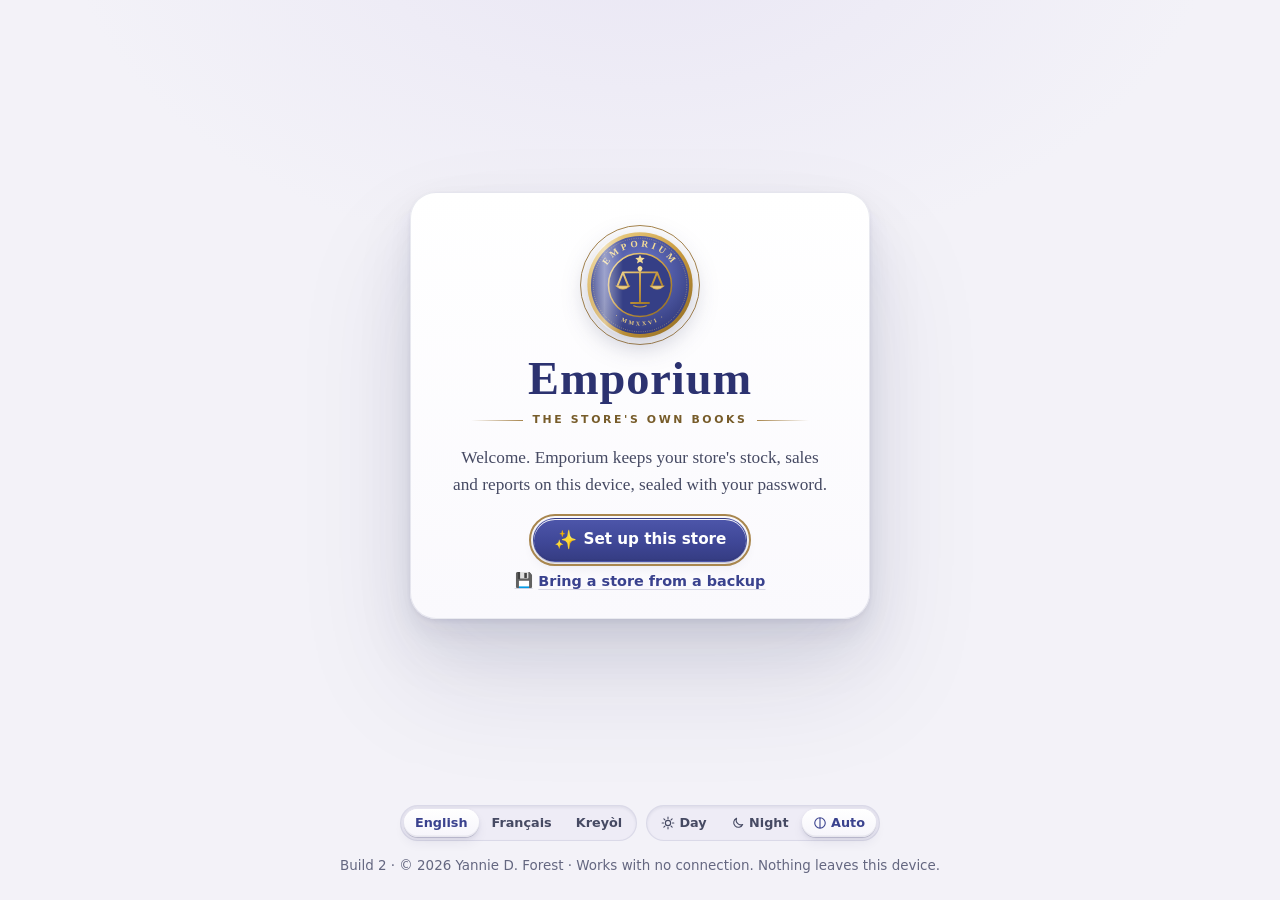
==== commit e92f6b2e: "Emporium Build 2: one family of colours, compact keys, the store's name on top, the Author Studio - " ====
--- a/app/Emporium.html
+++ b/app/Emporium.html
@@ -3,39 +3,38 @@
 <head>
 <meta charset="utf-8">
 <meta name="viewport" content="width=device-width, initial-scale=1, viewport-fit=cover">
-<meta http-equiv="Content-Security-Policy" content="default-src 'none'; script-src 'sha256-KxH4uBSrhBxRsD997rJyPlUNWfo/XZjl2EzREL2cMvQ='; style-src 'unsafe-inline'; img-src data: blob:; font-src data:; connect-src 'none'; media-src 'none'; object-src 'none'; frame-src 'none'; worker-src 'none'; manifest-src 'none'; base-uri 'none'; form-action 'none'">
+<meta http-equiv="Content-Security-Policy" content="default-src 'none'; script-src 'sha256-XyaiOS3Nhy8iOMrf+tn5WQVKeTzV6xo6pGG8XXfAANU='; style-src 'unsafe-inline'; img-src data: blob:; font-src data:; connect-src 'none'; media-src 'none'; object-src 'none'; frame-src 'none'; worker-src 'none'; manifest-src 'none'; base-uri 'none'; form-action 'none'">
 <meta name="referrer" content="no-referrer">
 <meta name="color-scheme" content="light dark">
 <meta name="theme-color" content="#F6F1E7">
 <meta name="application-name" content="Emporium">
-<meta name="emporium-build" content="1">
-<!-- EMPORIUM | Copyright (c) 2026 Yannie D. Forest. All rights reserved. NO LICENCE IS GRANTED. See LICENCE.txt. Build 1 (2026-11-07). -->
+<meta name="emporium-build" content="2">
+<!-- EMPORIUM | Copyright (c) 2026 Yannie D. Forest. All rights reserved. NO LICENCE IS GRANTED. See LICENCE.txt. Build 2 (2026-11-07). -->
 <title>Emporium</title>
-<link rel="icon" href="[data-uri]">
+<link rel="icon" href="[data-uri]">
 <style>
 /* EMPORIUM | Copyright (c) 2026 Yannie D. Forest. All rights reserved. NO LICENCE IS GRANTED. See LICENCE.txt.
-   Emporium's own dress, in the manner of Carpe Diem and Ingenium. By day: light pastels (lavender, sky, peach, butter,
-   rose) on a soft lavender grey, with an indigo between Carpe Diem's blue and Ingenium's purple, and a rose coral for the
-   keys that matter most. By night: dark academia (walnut and leather, parchment ink, oxblood keys, brass). Keys and
-   cards stand out in relief (a lit top edge, a shadowed lip and soft shadows, as in the family), lift under the pointer
-   and sink when pressed. No green. All motion stops in Calm mode, or when the device asks for less motion. */
+   Emporium's dress: one family of colours. By day, lavender mist, white and a deep indigo (between Carpe Diem's blue
+   and Ingenium's purple), with brass from Inkwell for rims and small accents; every pastel is a tint of the indigo or of
+   parchment. By night, a midnight library: ink-dark surfaces with an indigo cast, parchment ink, brass keys. Keys are
+   compact raised pills at the Forge's scale; cards stand in soft relief; motion is gentle and stops in Calm mode. */
 :root {
-  --bg: #F6F4F8; --bg2: #EEEAF3; --panel: #FFFFFF; --panel2: #FAF9FC; --tray: #F1EEF6; --rail: #F3F0F8;
-  --ink: #1F2329; --ink2: #474C59; --muted: #626877;
-  --acc: #4A55A2; --acc-deep: #3A4488; --acc-hi: #6370C2; --on-acc: #FFFFFF; --acc-soft: rgba(74, 85, 162, .10); --acc-text: #3A4488;
-  --hero-a: #DE7B67; --hero-b: #C45B49; --hero-c: #A9473A; --on-hero: #FFFFFF;
-  --gold: #B8913F; --gold-hi: #E2C27A; --gold-ink: #75561A; --gold-soft: rgba(184, 145, 63, .15);
-  --p-lav: #ECE6FA; --p-sky: #E2EFFA; --p-peach: #FDEADF; --p-butter: #FBF2D6; --p-rose: #F9E1E6; --p-lilac: #F1E4F7;
-  --good: #3A4488; --warn: #8A5A00; --warn-soft: rgba(214, 151, 32, .16); --bad: #B3261E; --bad-soft: rgba(179, 38, 30, .09);
-  --edge: rgba(74, 85, 162, .14); --edge2: rgba(74, 85, 162, .26); --rim: rgba(74, 85, 162, .42);
-  --key-face: linear-gradient(180deg, #FFFFFF, #F7F6FB);
-  --relief: inset 0 1px 0 rgba(255, 255, 255, .95), inset 0 -2px 0 rgba(36, 40, 80, .10), 0 2px 0 rgba(36, 40, 80, .24), 0 4px 6px rgba(36, 40, 80, .12), 0 10px 18px rgba(36, 40, 80, .09);
-  --relief-hover: inset 0 1px 0 rgba(255, 255, 255, .95), inset 0 -2px 0 rgba(36, 40, 80, .10), 0 3px 0 rgba(36, 40, 80, .24), 0 8px 12px rgba(36, 40, 80, .14), 0 18px 28px rgba(36, 40, 80, .10);
-  --relief-down: inset 0 2px 5px rgba(36, 40, 80, .22), inset 0 -1px 0 rgba(255, 255, 255, .5), 0 1px 0 rgba(36, 40, 80, .16);
-  --card-relief: inset 0 1px 0 rgba(255, 255, 255, .9), 0 1px 0 rgba(36, 40, 80, .08), 0 6px 16px rgba(36, 40, 80, .07), 0 18px 34px rgba(36, 40, 80, .05);
-  --card-lift: inset 0 1px 0 rgba(255, 255, 255, .95), 0 2px 0 rgba(36, 40, 80, .10), 0 12px 24px rgba(36, 40, 80, .12), 0 26px 44px rgba(36, 40, 80, .07);
-  --inset: inset 0 2px 4px rgba(36, 40, 80, .09);
-  --radius: 18px; --radius-s: 12px; --key-h: 46px;
+  --bg: #F3F2F8; --bg-wash: #E9E6F4;
+  --surface: #FFFFFF; --surface-2: #FAF9FD; --tray: #EEECF6;
+  --tint: #F2F0FA; --tint-2: #E6E3F5; --parch: #FBF8F1; --parch-2: #F2EADB;
+  --ink: #1D2033; --ink-2: #464A63; --muted: #646780;
+  --pri: #3F4797; --pri-hi: #4D56AA; --pri-lo: #353C82; --on-pri: #FFFFFF; --pri-text: #3A428E; --pri-soft: rgba(63, 71, 151, .08); --pri-ring: rgba(63, 71, 151, .24);
+  --brass: #A8864E; --brass-hi: #E3CFA2; --brass-ink: #775C2A; --brass-soft: rgba(168, 134, 78, .14);
+  --danger: #B3262D; --danger-soft: rgba(179, 38, 45, .08); --warn: #8C5E10; --warn-soft: rgba(201, 140, 40, .14);
+  --line: rgba(45, 50, 110, .10); --line-2: rgba(45, 50, 110, .18); --rim: rgba(63, 71, 151, .26);
+  --face: linear-gradient(180deg, #FFFFFF 0%, #F6F5FB 100%);
+  --relief: inset 0 1px 0 rgba(255, 255, 255, .95), inset 0 -1.5px 0 rgba(30, 34, 80, .07), 0 1px 0 rgba(30, 34, 80, .17), 0 2px 4px rgba(30, 34, 80, .08), 0 6px 12px rgba(30, 34, 80, .06);
+  --relief-hi: inset 0 1px 0 rgba(255, 255, 255, .95), inset 0 -1.5px 0 rgba(30, 34, 80, .07), 0 2px 0 rgba(30, 34, 80, .17), 0 5px 9px rgba(30, 34, 80, .10), 0 12px 20px rgba(30, 34, 80, .07);
+  --relief-down: inset 0 2px 4px rgba(30, 34, 80, .16), inset 0 -1px 0 rgba(255, 255, 255, .6), 0 1px 0 rgba(30, 34, 80, .10);
+  --card: inset 0 1px 0 rgba(255, 255, 255, .9), 0 1px 0 rgba(30, 34, 80, .06), 0 4px 12px rgba(30, 34, 80, .05), 0 14px 30px rgba(30, 34, 80, .05);
+  --card-hi: inset 0 1px 0 rgba(255, 255, 255, .95), 0 2px 0 rgba(30, 34, 80, .07), 0 10px 22px rgba(30, 34, 80, .09), 0 24px 44px rgba(30, 34, 80, .06);
+  --inset: inset 0 1.5px 3px rgba(30, 34, 80, .08);
+  --radius: 16px; --radius-s: 10px; --key-h: 36px;
   --serif: "Palatino Linotype", Palatino, "Book Antiqua", "Iowan Old Style", Georgia, serif;
   --sans: "Segoe UI", system-ui, -apple-system, BlinkMacSystemFont, Roboto, "Helvetica Neue", Arial, sans-serif;
   --mono: "Cascadia Mono", Consolas, "SF Mono", Menlo, "Roboto Mono", monospace;
@@ -44,439 +43,532 @@
   color-scheme: light;
 }
 :root[data-theme="night"] {
-  --bg: #141210; --bg2: #1A1714; --panel: #1E1B17; --panel2: #25211C; --tray: #171411; --rail: #171411;
-  --ink: #ECE7DE; --ink2: #D2C9BA; --muted: #A89F92;
-  --acc: #D4B67A; --acc-deep: #E6CF9C; --acc-hi: #8E3440; --on-acc: #F4EDE0; --acc-soft: rgba(212, 182, 122, .12); --acc-text: #E2C88F;
-  --hero-a: #E2C27A; --hero-b: #C9A35A; --hero-c: #A9803A; --on-hero: #1E1A12;
-  --gold: #C9A964; --gold-hi: #E2C78A; --gold-ink: #E2C88F; --gold-soft: rgba(201, 169, 100, .14);
-  --p-lav: #2A2430; --p-sky: #222A31; --p-peach: #312620; --p-butter: #302A1C; --p-rose: #31211F; --p-lilac: #2B2330;
-  --good: #E2C88F; --warn: #F0C26A; --warn-soft: rgba(240, 194, 106, .13); --bad: #F2A096; --bad-soft: rgba(242, 160, 150, .12);
-  --edge: rgba(201, 169, 100, .14); --edge2: rgba(201, 169, 100, .26); --rim: rgba(201, 169, 100, .45);
-  --key-face: linear-gradient(180deg, #2C2722, #231F1B);
-  --relief: inset 0 1px 0 rgba(255, 240, 210, .07), inset 0 -2px 0 rgba(0, 0, 0, .45), 0 2px 0 rgba(0, 0, 0, .78), 0 5px 7px rgba(0, 0, 0, .52), 0 11px 18px rgba(0, 0, 0, .38);
-  --relief-hover: inset 0 1px 0 rgba(255, 240, 210, .09), inset 0 -2px 0 rgba(0, 0, 0, .45), 0 3px 0 rgba(0, 0, 0, .78), 0 8px 12px rgba(0, 0, 0, .52), 0 18px 28px rgba(0, 0, 0, .4);
-  --relief-down: inset 0 3px 7px rgba(0, 0, 0, .58), inset 0 -1px 0 rgba(255, 240, 210, .05), 0 1px 0 rgba(0, 0, 0, .45);
-  --card-relief: inset 0 1px 0 rgba(255, 240, 210, .05), 0 1px 0 rgba(0, 0, 0, .6), 0 8px 18px rgba(0, 0, 0, .44), 0 20px 36px rgba(0, 0, 0, .3);
-  --card-lift: inset 0 1px 0 rgba(255, 240, 210, .07), 0 2px 0 rgba(0, 0, 0, .62), 0 14px 26px rgba(0, 0, 0, .5), 0 28px 46px rgba(0, 0, 0, .34);
-  --inset: inset 0 2px 5px rgba(0, 0, 0, .45);
+  --bg: #101119; --bg-wash: #171A2A;
+  --surface: #181A26; --surface-2: #1C1F2D; --tray: #13151E;
+  --tint: #1E2134; --tint-2: #262A42; --parch: #1D1B22; --parch-2: #26222A;
+  --ink: #ECE6D6; --ink-2: #CCC6B8; --muted: #9F9AAE;
+  --pri: #CDAA68; --pri-hi: #DDBE80; --pri-lo: #B08E50; --on-pri: #1B1A14; --pri-text: #DCC08A; --pri-soft: rgba(205, 170, 104, .10); --pri-ring: rgba(205, 170, 104, .30);
+  --brass: #B89A63; --brass-hi: #E2CC9C; --brass-ink: #DCC08A; --brass-soft: rgba(205, 170, 104, .12);
+  --danger: #F0928A; --danger-soft: rgba(240, 146, 138, .12); --warn: #E2B65E; --warn-soft: rgba(226, 182, 94, .12);
+  --line: rgba(214, 191, 140, .10); --line-2: rgba(214, 191, 140, .19); --rim: rgba(205, 170, 104, .36);
+  --face: linear-gradient(180deg, #23263A 0%, #1C1F2F 100%);
+  --relief: inset 0 1px 0 rgba(255, 245, 220, .06), inset 0 -1.5px 0 rgba(0, 0, 0, .4), 0 1px 0 rgba(0, 0, 0, .7), 0 3px 5px rgba(0, 0, 0, .45), 0 8px 14px rgba(0, 0, 0, .3);
+  --relief-hi: inset 0 1px 0 rgba(255, 245, 220, .08), inset 0 -1.5px 0 rgba(0, 0, 0, .4), 0 2px 0 rgba(0, 0, 0, .7), 0 6px 10px rgba(0, 0, 0, .45), 0 14px 24px rgba(0, 0, 0, .32);
+  --relief-down: inset 0 2px 6px rgba(0, 0, 0, .55), inset 0 -1px 0 rgba(255, 245, 220, .04), 0 1px 0 rgba(0, 0, 0, .4);
+  --card: inset 0 1px 0 rgba(255, 245, 220, .04), 0 1px 0 rgba(0, 0, 0, .55), 0 6px 16px rgba(0, 0, 0, .35), 0 18px 34px rgba(0, 0, 0, .25);
+  --card-hi: inset 0 1px 0 rgba(255, 245, 220, .06), 0 2px 0 rgba(0, 0, 0, .6), 0 12px 24px rgba(0, 0, 0, .45), 0 26px 44px rgba(0, 0, 0, .3);
+  --inset: inset 0 2px 4px rgba(0, 0, 0, .45);
   color-scheme: dark;
 }
 :root[data-size="l"] { font-size: 18px; }
 :root[data-size="xl"] { font-size: 20px; }
-:root[data-calm="1"] { --key-h: 54px; }
+:root[data-calm="1"] { --key-h: 42px; }
 :root[data-calm="1"] *, :root[data-calm="1"] *::before, :root[data-calm="1"] *::after { animation: none !important; transition: none !important; }
 @media (prefers-reduced-motion: reduce) { *, *::before, *::after { animation: none !important; transition: none !important; scroll-behavior: auto !important; } }
+@media (pointer: coarse) { :root { --key-h: 42px; } }
 
 * { box-sizing: border-box; }
 html { font-size: 16px; -webkit-text-size-adjust: 100%; }
-body { margin: 0; color: var(--ink); font: 400 1rem/1.55 var(--sans);
-  background: radial-gradient(1100px 600px at 0% 0%, var(--p-lav), transparent 60%), radial-gradient(900px 520px at 100% 0%, var(--p-peach), transparent 58%), var(--bg); background-attachment: fixed; }
-:root[data-theme="night"] body { background: radial-gradient(1000px 560px at 0% 0%, rgba(142, 52, 64, .16), transparent 60%), radial-gradient(900px 520px at 100% 0%, rgba(201, 169, 100, .10), transparent 58%), var(--bg); background-attachment: fixed; }
-h1, h2, h3 { font-family: var(--serif); color: var(--ink); line-height: 1.2; text-wrap: balance; }
-h1 { font-size: 2rem; font-variant: small-caps; letter-spacing: .03em; margin: 0; font-weight: 700; }
-h2 { font-size: 1.3rem; margin: 0 0 .6rem; font-weight: 700; }
-h3 { font-size: 1.12rem; margin: 1.2rem 0 .5rem; }
-p { margin: .4rem 0; }
-a { color: var(--acc-text); }
-:focus-visible { outline: 3px solid var(--gold); outline-offset: 2px; border-radius: 8px; }
-.ico { width: 1.2em; height: 1.2em; flex: none; fill: none; stroke: currentColor; stroke-width: 1.9; stroke-linecap: round; stroke-linejoin: round; vertical-align: -.22em; }
+body { margin: 0; color: var(--ink); font: 400 .97rem/1.55 var(--sans); background: radial-gradient(1200px 640px at 0% -10%, var(--bg-wash), transparent 62%), var(--bg); background-attachment: fixed; }
+h1, h2, h3 { font-family: var(--serif); color: var(--ink); line-height: 1.2; text-wrap: balance; margin: 0; }
+h1 { font-size: 1.9rem; font-variant: small-caps; letter-spacing: .03em; font-weight: 700; }
+h2 { font-size: 1.15rem; font-weight: 700; }
+h3 { font-size: 1.05rem; font-weight: 700; }
+p { margin: .35rem 0; }
+a { color: var(--pri-text); }
+:focus-visible { outline: 2px solid var(--brass); outline-offset: 2px; border-radius: 8px; }
+.ico { width: 1.15em; height: 1.15em; flex: none; fill: none; stroke: currentColor; stroke-width: 1.9; stroke-linecap: round; stroke-linejoin: round; vertical-align: -.2em; }
 .emo { font-family: var(--emoji); font-style: normal; font-weight: 400; line-height: 1; display: inline-block; flex: none; }
 .mono { font-family: var(--mono); letter-spacing: .06em; }
 .num { font-variant-numeric: tabular-nums; text-align: right; white-space: nowrap; }
 .muted { color: var(--muted); }
-.hint { color: var(--muted); font-size: .9rem; margin: .25rem 0 0; }
+.hint { color: var(--muted); font-size: .86rem; margin: .2rem 0 0; }
 .small { font-size: .85rem; }
 .hidden { display: none !important; }
-.req { color: var(--hero-c); }
+.req { color: var(--danger); }
+.label-caps { font: 700 .7rem/1.2 var(--sans); letter-spacing: .16em; text-transform: uppercase; color: var(--brass-ink); display: flex; align-items: center; gap: .45rem; margin: 0 0 .55rem; }
+.label-caps .emo { font-size: .95rem; letter-spacing: 0; }
 
 /* ---------- motion ---------- */
-@keyframes rise { from { opacity: 0; transform: translateY(10px) scale(.985); } to { opacity: 1; transform: none; } }
-@keyframes pop { 0% { transform: scale(1); } 40% { transform: scale(1.07); } 100% { transform: scale(1); } }
-@keyframes slideIn { from { opacity: 0; transform: translateX(18px); } to { opacity: 1; transform: none; } }
-@keyframes pulse { 0% { transform: scale(1); } 35% { transform: scale(1.08); } 100% { transform: scale(1); } }
-@keyframes floatUp { from { opacity: 1; transform: translate(-50%, 0) scale(1); } to { opacity: 0; transform: translate(-50%, -48px) scale(1.3); } }
-@keyframes bob { 0%, 100% { transform: translateY(0) rotate(0deg); } 50% { transform: translateY(-6px) rotate(-1.5deg); } }
+@keyframes rise { from { opacity: 0; transform: translateY(8px); } to { opacity: 1; transform: none; } }
+@keyframes pup { 0% { opacity: 0; transform: translateY(12px) scale(.97); } 60% { opacity: 1; transform: translateY(-2px) scale(1.005); } 100% { transform: none; } }
+@keyframes pop { 0% { transform: scale(1); } 40% { transform: scale(1.05); } 100% { transform: scale(1); } }
+@keyframes slideIn { from { opacity: 0; transform: translateX(14px); } to { opacity: 1; transform: none; } }
+@keyframes pulse { 0% { transform: scale(1); } 35% { transform: scale(1.06); } 100% { transform: scale(1); } }
+@keyframes floatUp { from { opacity: 1; transform: translate(-50%, 0) scale(1); } to { opacity: 0; transform: translate(-50%, -44px) scale(1.25); } }
+@keyframes bob { 0%, 100% { transform: translateY(0); } 50% { transform: translateY(-5px); } }
 @keyframes shine { 0% { transform: translateX(-130%) rotate(25deg); } 55%, 100% { transform: translateX(260%) rotate(25deg); } }
-@keyframes wiggle { 0%, 100% { transform: rotate(0); } 25% { transform: rotate(-10deg) scale(1.08); } 75% { transform: rotate(9deg) scale(1.08); } }
-@keyframes drift { 0% { background-position: 0% 0%, 100% 0%, 0 0; } 100% { background-position: 14% 8%, 86% 10%, 0 0; } }
+@keyframes wiggle { 0%, 100% { transform: rotate(0); } 25% { transform: rotate(-9deg) scale(1.06); } 75% { transform: rotate(8deg) scale(1.06); } }
 @keyframes fall { 0% { opacity: 0; transform: translate3d(0, -20px, 0) rotate(0deg); } 10% { opacity: 1; } 100% { opacity: 0; transform: translate3d(var(--dx, 0), 105vh, 0) rotate(var(--rot, 360deg)); } }
-@keyframes toastIn { from { opacity: 0; transform: translateY(14px) scale(.96); } to { opacity: 1; transform: none; } }
+@keyframes toastIn { from { opacity: 0; transform: translateY(12px); } to { opacity: 1; transform: none; } }
 @keyframes grow { from { transform: scaleX(0); } to { transform: scaleX(1); } }
-#room > * { animation: rise .45s var(--ease) both; }
-#room > *:nth-child(2) { animation-delay: .04s; } #room > *:nth-child(3) { animation-delay: .08s; } #room > *:nth-child(4) { animation-delay: .12s; }
-#room > *:nth-child(5) { animation-delay: .16s; } #room > *:nth-child(6) { animation-delay: .2s; } #room > *:nth-child(n+7) { animation-delay: .24s; }
-
-/* ---------- keys: raised; they lift under the pointer and sink when pressed ---------- */
-.key { position: relative; display: inline-flex; align-items: center; justify-content: center; gap: .5em; min-height: var(--key-h); padding: .55rem 1.15rem;
-  border-radius: 999px; border: 1px solid var(--rim); background: var(--key-face); color: var(--acc-text);
-  font: 650 1rem/1.2 var(--sans); cursor: pointer; box-shadow: var(--relief); text-align: center;
-  transition: transform .14s var(--ease), box-shadow .14s var(--ease), filter .2s ease; }
-.key:hover { transform: translateY(-1.5px); box-shadow: var(--relief-hover); }
-.key:hover .emo { animation: wiggle .5s ease; }
+#room > * { animation: rise .4s var(--ease) both; }
+#room > *:nth-child(2) { animation-delay: .03s; } #room > *:nth-child(3) { animation-delay: .06s; } #room > *:nth-child(4) { animation-delay: .09s; }
+#room > *:nth-child(5) { animation-delay: .12s; } #room > *:nth-child(n+6) { animation-delay: .15s; }
+
+/* ---------- keys: compact raised pills ---------- */
+.key { position: relative; display: inline-flex; align-items: center; justify-content: center; gap: .45em; height: var(--key-h); padding: 0 14px; white-space: nowrap;
+  border-radius: 999px; border: 1px solid var(--rim); background: var(--face); color: var(--pri-text); font: 600 .875rem/1 var(--sans); cursor: pointer;
+  box-shadow: var(--relief); transition: transform .12s var(--ease), box-shadow .12s var(--ease), filter .15s; }
+.key:hover { transform: translateY(-1px); box-shadow: var(--relief-hi); }
+.key:hover .emo { animation: wiggle .45s ease; }
 .key:active { transform: translateY(1px); box-shadow: var(--relief-down); }
-.key:disabled { opacity: .5; cursor: not-allowed; transform: none; box-shadow: var(--relief-down); }
-.key.primary { background: linear-gradient(180deg, var(--acc-hi), var(--acc) 55%, var(--acc-deep)); color: var(--on-acc); border-color: rgba(20, 24, 70, .45); }
-:root[data-theme="night"] .key.primary { background: linear-gradient(180deg, #9E3E4B, #8E3440 50%, #6E2330); color: #F4EDE0; border-color: rgba(201, 169, 100, .55); }
-.key.hero { background: linear-gradient(180deg, var(--hero-a), var(--hero-b) 52%, var(--hero-c)); color: var(--on-hero); border-color: rgba(110, 40, 30, .45); text-shadow: 0 1px 0 rgba(0, 0, 0, .12); }
-:root[data-theme="night"] .key.hero { border-color: rgba(120, 90, 30, .7); text-shadow: 0 1px 0 rgba(255, 240, 200, .25); }
-.key.danger { color: var(--bad); border-color: var(--bad); }
-.key.big { min-height: 58px; font-size: 1.1rem; padding: .8rem 1.5rem; }
-.key.huge { min-height: 70px; font-size: 1.35rem; width: 100%; border-radius: var(--radius); }
-.key.small { min-height: 36px; font-size: .9rem; padding: .3rem .85rem; }
-.key .emo { font-size: 1.25em; }
-.key.big .emo, .key.huge .emo { font-size: 1.45em; }
-.icon-key { display: inline-flex; align-items: center; justify-content: center; width: 40px; height: 40px; border-radius: 50%; border: 1px solid var(--edge2);
-  background: var(--key-face); color: var(--ink2); cursor: pointer; flex: none; box-shadow: var(--relief); transition: transform .12s var(--ease), box-shadow .12s; }
-.icon-key:hover { transform: translateY(-1px); box-shadow: var(--relief-hover); }
+.key:disabled { opacity: .45; cursor: not-allowed; transform: none; box-shadow: var(--relief-down); }
+.key.primary { background: linear-gradient(180deg, var(--pri-hi), var(--pri) 55%, var(--pri-lo)); color: var(--on-pri); border-color: transparent; }
+:root[data-theme="night"] .key.primary { border-color: rgba(120, 90, 40, .6); }
+.key.danger { color: var(--danger); border-color: var(--danger); }
+.key.lg { height: 44px; padding: 0 20px; font-size: .95rem; }
+.key.sm { height: 30px; padding: 0 11px; font-size: .8rem; }
+.key .emo { font-size: 1.05rem; }
+.key.lg .emo { font-size: 1.15rem; }
+.icon-key { display: inline-flex; align-items: center; justify-content: center; width: 32px; height: 32px; border-radius: 50%; border: 1px solid var(--rim);
+  background: var(--face); color: var(--ink-2); cursor: pointer; flex: none; box-shadow: var(--relief); transition: transform .12s var(--ease), box-shadow .12s; padding: 0; }
+.icon-key:hover { transform: translateY(-1px); box-shadow: var(--relief-hi); }
 .icon-key:active { transform: translateY(1px); box-shadow: var(--relief-down); }
-.icon-key.danger { color: var(--bad); }
-.link { background: none; border: 0; padding: .3rem .1rem; color: var(--acc-text); font: 600 .95rem var(--sans); cursor: pointer; display: inline-flex; gap: .4em; align-items: center; text-decoration: underline; text-underline-offset: 3px; text-decoration-color: var(--edge2); }
+.icon-key.danger { color: var(--danger); }
+.icon-key .ico { width: 16px; height: 16px; }
+.link { background: none; border: 0; padding: .2rem 0; color: var(--pri-text); font: 600 .9rem var(--sans); cursor: pointer; display: inline-flex; gap: .4em; align-items: center; text-decoration: underline; text-underline-offset: 3px; text-decoration-color: var(--line-2); }
 .link:hover { text-decoration-color: currentColor; }
-.link.danger { color: var(--bad); }
-.tip-key { display: inline-flex; align-items: center; justify-content: center; width: 32px; height: 32px; border-radius: 50%; border: 1px solid var(--gold);
-  background: radial-gradient(circle at 35% 30%, #FFFBEA, var(--p-butter) 75%); cursor: pointer; flex: none; padding: 0; font-size: 1rem; box-shadow: var(--relief); transition: transform .14s var(--ease); }
-:root[data-theme="night"] .tip-key { background: radial-gradient(circle at 35% 30%, #4A3F25, #2B2618 75%); }
+.link.danger { color: var(--danger); }
+.tip-key { display: inline-flex; align-items: center; justify-content: center; width: 26px; height: 26px; border-radius: 50%; border: 1px solid var(--brass);
+  background: var(--parch); cursor: pointer; flex: none; padding: 0; font-size: .82rem; box-shadow: var(--relief); transition: transform .12s var(--ease); }
 .tip-key:hover { transform: translateY(-1px) rotate(-8deg); }
 .tip-key:active { transform: translateY(1px); box-shadow: var(--relief-down); }
-.chip { border: 1px solid var(--edge2); background: var(--key-face); color: var(--ink2); border-radius: 999px; padding: .4rem .95rem;
-  font: 600 .92rem var(--sans); cursor: pointer; min-height: 40px; box-shadow: var(--relief); display: inline-flex; gap: .4em; align-items: center; transition: transform .12s var(--ease), box-shadow .12s; }
-.chip:hover { transform: translateY(-1px); box-shadow: var(--relief-hover); }
+.chip { height: 32px; border: 1px solid var(--line-2); background: var(--face); color: var(--ink-2); border-radius: 999px; padding: 0 12px;
+  font: 600 .82rem/1 var(--sans); cursor: pointer; box-shadow: var(--relief); display: inline-flex; gap: .4em; align-items: center; white-space: nowrap; transition: transform .12s var(--ease), box-shadow .12s; }
+.chip:hover { transform: translateY(-1px); box-shadow: var(--relief-hi); }
 .chip:active { transform: translateY(1px); box-shadow: var(--relief-down); }
-.chip[aria-pressed="true"] { background: linear-gradient(180deg, var(--acc-hi), var(--acc) 60%, var(--acc-deep)); color: var(--on-acc); border-color: transparent; }
-:root[data-theme="night"] .chip[aria-pressed="true"] { background: linear-gradient(180deg, #9E3E4B, #6E2330); color: #F4EDE0; border-color: rgba(201, 169, 100, .5); }
-.chips { display: flex; flex-wrap: wrap; gap: .5rem; }
-.chips.static { list-style: none; padding: 0; margin: .4rem 0 1rem; }
+.chip[aria-pressed="true"] { background: linear-gradient(180deg, var(--pri-hi), var(--pri) 60%, var(--pri-lo)); color: var(--on-pri); border-color: transparent; }
+.chip .emo { font-size: .95rem; }
+.chips { display: flex; flex-wrap: wrap; gap: 6px; }
+.chips.static { list-style: none; padding: 0; margin: .3rem 0 .8rem; }
 .chips.static .chip { cursor: default; }
-.seg { display: inline-flex; flex-wrap: wrap; gap: 4px; padding: 4px; border-radius: 999px; background: var(--tray); border: 1px solid var(--edge); box-shadow: var(--inset); }
-.seg button { border: 0; background: transparent; color: var(--ink2); padding: .4rem .9rem; border-radius: 999px; font: 600 .9rem var(--sans); cursor: pointer; display: inline-flex; gap: .35em; align-items: center; min-height: 36px; transition: background .2s, transform .12s; }
-.seg button[aria-checked="true"] { background: var(--key-face); color: var(--acc-text); box-shadow: var(--relief); }
-.badge { display: inline-block; min-width: 2.3em; padding: .12rem .6rem; border-radius: 999px; font-weight: 700; font-size: .88rem; text-align: center; background: var(--p-sky); color: var(--acc-text); }
-.badge.ok { background: var(--p-lav); color: var(--acc-text); }
+.seg { display: inline-flex; flex-wrap: wrap; gap: 2px; padding: 3px; border-radius: 999px; background: var(--tray); border: 1px solid var(--line); box-shadow: var(--inset); }
+.seg button { border: 0; background: transparent; color: var(--ink-2); height: 28px; padding: 0 11px; border-radius: 999px; font: 600 .8rem/1 var(--sans); cursor: pointer; display: inline-flex; gap: .35em; align-items: center; transition: background .15s, color .15s; }
+.seg button .ico { width: 14px; height: 14px; }
+.seg button[aria-checked="true"] { background: var(--face); color: var(--pri-text); box-shadow: var(--relief); }
+.badge { display: inline-block; min-width: 2.2em; padding: .08rem .55rem; border-radius: 999px; font-weight: 700; font-size: .8rem; text-align: center; background: var(--tint-2); color: var(--pri-text); }
+.badge.ok { background: var(--tint); }
 .badge.warn { background: var(--warn-soft); color: var(--warn); }
-.badge.bad { background: var(--bad-soft); color: var(--bad); }
+.badge.bad { background: var(--danger-soft); color: var(--danger); }
 
 /* ---------- forms ---------- */
-.field { display: flex; flex-direction: column; gap: .3rem; margin: .7rem 0; min-width: 0; }
-.label-row { display: flex; align-items: center; gap: .5rem; }
-label, .label { font-weight: 650; color: var(--ink2); margin: 0; }
+.field { display: flex; flex-direction: column; gap: .28rem; margin: .6rem 0; min-width: 0; }
+.label-row { display: flex; align-items: center; gap: .45rem; }
+label, .label { font-weight: 600; font-size: .88rem; color: var(--ink-2); margin: 0; }
 input[type=text], input[type=password], input[type=search], input[type=number], input[type=date], select, textarea {
-  font: 1rem/1.4 var(--sans); color: var(--ink); background: var(--panel); border: 1px solid var(--edge2); border-radius: var(--radius-s);
-  padding: .65rem .85rem; min-height: var(--key-h); width: 100%; box-shadow: var(--inset); transition: border-color .15s, box-shadow .15s; }
+  font: .95rem/1.4 var(--sans); color: var(--ink); background: var(--surface); border: 1px solid var(--line-2); border-radius: var(--radius-s);
+  padding: .5rem .75rem; min-height: 40px; width: 100%; box-shadow: var(--inset); transition: border-color .15s, box-shadow .15s; }
 :root[data-theme="night"] input[type=text], :root[data-theme="night"] input[type=password], :root[data-theme="night"] input[type=search], :root[data-theme="night"] input[type=number],
-:root[data-theme="night"] input[type=date], :root[data-theme="night"] select, :root[data-theme="night"] textarea { background: #15120F; }
+:root[data-theme="night"] input[type=date], :root[data-theme="night"] select, :root[data-theme="night"] textarea { background: var(--tray); }
 textarea { resize: vertical; }
-input:focus, select:focus, textarea:focus { border-color: var(--acc); outline: 3px solid var(--acc-soft); outline-offset: 0; }
-input[aria-invalid="true"], select[aria-invalid="true"], textarea[aria-invalid="true"] { border-color: var(--bad); animation: wiggle .35s ease; }
-.err { color: var(--bad); font-weight: 600; font-size: .92rem; margin: 0; }
+input:focus, select:focus, textarea:focus { border-color: var(--pri); outline: 3px solid var(--pri-soft); outline-offset: 0; }
+input[aria-invalid="true"], select[aria-invalid="true"], textarea[aria-invalid="true"] { border-color: var(--danger); animation: wiggle .3s ease; }
+.err { color: var(--danger); font-weight: 600; font-size: .86rem; margin: 0; }
 .err:empty { display: none; }
-.err:not(:empty)::before { content: "⚠️ "; font-family: var(--emoji); }
-.check { display: flex; align-items: center; gap: .6rem; font-weight: 500; margin: .6rem 0; cursor: pointer; }
-.check input { width: 22px; height: 22px; accent-color: var(--acc); }
-.form-grid { display: grid; grid-template-columns: 1fr 1fr; gap: 0 1.2rem; }
+.check { display: flex; align-items: center; gap: .55rem; font-weight: 500; font-size: .92rem; margin: .5rem 0; cursor: pointer; }
+.check input { width: 18px; height: 18px; accent-color: var(--pri); }
+.form-grid { display: grid; grid-template-columns: 1fr 1fr; gap: 0 1.1rem; }
 .form-grid .span2 { grid-column: 1 / -1; }
 .pair { display: grid; grid-template-columns: 1fr 1fr; gap: 1rem; }
-.advice { margin: 0; font-weight: 600; }
-.advice.ok { color: var(--acc-text); } .advice.bad { color: var(--bad); }
-.preview { font-weight: 650; color: var(--acc-text); min-height: 1.4em; }
-.inline { display: flex; align-items: flex-end; gap: .8rem; flex-wrap: wrap; }
+.advice { margin: 0; font-weight: 600; font-size: .88rem; }
+.advice.ok { color: var(--pri-text); } .advice.bad { color: var(--danger); }
+.preview { font-weight: 600; color: var(--pri-text); min-height: 1.4em; font-size: .92rem; }
+.inline { display: flex; align-items: flex-end; gap: .7rem; flex-wrap: wrap; }
 .inline .field { flex: 1 1 240px; margin: 0; }
-.search-row { display: flex; align-items: center; gap: .5rem; background: var(--panel); border: 1px solid var(--edge2); border-radius: 999px; padding: 0 .5rem 0 1rem; color: var(--muted); box-shadow: var(--inset); }
-:root[data-theme="night"] .search-row { background: #15120F; }
-.search-row input { border: 0; background: transparent !important; outline: none; min-height: 50px; padding-left: .2rem; font-size: 1.05rem; box-shadow: none !important; }
-.search-row:focus-within { border-color: var(--acc); box-shadow: 0 0 0 4px var(--acc-soft); }
+.search-row { display: flex; align-items: center; gap: .5rem; background: var(--surface); border: 1px solid var(--line-2); border-radius: 999px; padding: 0 .4rem 0 .9rem; color: var(--muted); box-shadow: var(--inset); }
+:root[data-theme="night"] .search-row { background: var(--tray); }
+.search-row input { border: 0; background: transparent !important; outline: none; min-height: 42px; padding-left: .1rem; font-size: .98rem; box-shadow: none !important; }
+.search-row:focus-within { border-color: var(--pri); box-shadow: 0 0 0 3px var(--pri-soft); }
 
 /* ---------- the door ---------- */
 .door { min-height: 100vh; display: flex; flex-direction: column; align-items: center; justify-content: center; padding: 24px max(16px, env(safe-area-inset-right)) 18px max(16px, env(safe-area-inset-left));
-  background: radial-gradient(900px 560px at 12% -6%, var(--p-lav), transparent 62%), radial-gradient(800px 520px at 92% 2%, var(--p-peach), transparent 60%), radial-gradient(900px 600px at 50% 110%, var(--p-sky), transparent 62%), var(--bg);
-  background-size: 140% 140%, 140% 140%, 140% 140%, auto; animation: drift 18s ease-in-out infinite alternate; }
-:root[data-theme="night"] .door { background: radial-gradient(900px 560px at 12% -6%, rgba(142, 52, 64, .28), transparent 62%), radial-gradient(800px 520px at 92% 2%, rgba(201, 169, 100, .16), transparent 60%), radial-gradient(900px 600px at 50% 110%, rgba(201, 169, 100, .08), transparent 62%), var(--bg); background-size: 140% 140%, 140% 140%, 140% 140%, auto; }
+  background: radial-gradient(900px 560px at 50% -10%, var(--bg-wash), transparent 64%), var(--bg); }
 .door-main { width: 100%; display: flex; justify-content: center; flex: 1; align-items: center; }
-@keyframes pup { 0% { opacity: 0; transform: translateY(14px) scale(.96); } 60% { opacity: 1; transform: translateY(-2px) scale(1.01); } 100% { transform: none; } }
-.door-card { position: relative; width: 100%; max-width: 470px; background: linear-gradient(180deg, var(--panel), var(--panel2)); border: 1px solid var(--edge); border-radius: 28px;
-  box-shadow: 0 2px 4px rgba(36, 40, 80, .08), 0 12px 24px rgba(36, 40, 80, .07), 0 30px 60px rgba(36, 40, 80, .09), 0 60px 120px rgba(36, 40, 80, .12), inset 0 1px 0 #FFFFFF;
-  padding: 34px 40px 28px; text-align: center; animation: pup .6s var(--ease) both; }
-:root[data-theme="night"] .door-card { box-shadow: 0 2px 4px rgba(0, 0, 0, .7), 0 12px 24px rgba(0, 0, 0, .6), 0 30px 60px rgba(0, 0, 0, .55), 0 60px 120px rgba(0, 0, 0, .7), inset 0 1px 0 rgba(255, 240, 210, .07); }
-.door-card.wide { max-width: 660px; text-align: left; }
-.crest { display: flex; flex-direction: column; align-items: center; text-align: center; gap: .2rem; margin-bottom: .5rem; }
-.seal-wrap { position: relative; display: inline-block; border-radius: 50%; overflow: hidden; animation: bob 6s ease-in-out infinite; filter: drop-shadow(0 10px 14px rgba(36, 40, 80, .28)); line-height: 0; }
-.seal-wrap::after { content: ""; position: absolute; top: -20%; left: 0; width: 36%; height: 140%; background: linear-gradient(90deg, transparent, rgba(255, 255, 255, .5), transparent); animation: shine 6s ease-in-out 1.2s infinite; pointer-events: none; }
-.seal-ring { display: inline-flex; border-radius: 50%; outline: 1.5px solid var(--gold); outline-offset: 5px; margin: 6px 0 4px; }
-.brand { font-size: 3.1rem; font-variant: normal; letter-spacing: .02em; line-height: 1; margin-top: .7rem; color: #2B3570; }
+.door-card { position: relative; width: 100%; max-width: 460px; background: linear-gradient(180deg, var(--surface), var(--surface-2)); border: 1px solid var(--line); border-radius: 26px;
+  box-shadow: 0 2px 4px rgba(30, 34, 80, .07), 0 12px 24px rgba(30, 34, 80, .06), 0 30px 60px rgba(30, 34, 80, .08), 0 60px 120px rgba(30, 34, 80, .10), inset 0 1px 0 #FFFFFF;
+  padding: 32px 38px 26px; text-align: center; animation: pup .55s var(--ease) both; }
+:root[data-theme="night"] .door-card { box-shadow: 0 2px 4px rgba(0, 0, 0, .7), 0 12px 24px rgba(0, 0, 0, .55), 0 30px 60px rgba(0, 0, 0, .5), 0 60px 120px rgba(0, 0, 0, .6), inset 0 1px 0 rgba(255, 245, 220, .06); }
+.door-card.wide { max-width: 640px; text-align: left; }
+.crest { display: flex; flex-direction: column; align-items: center; text-align: center; gap: .15rem; margin-bottom: .4rem; }
+.seal-ring { display: inline-flex; border-radius: 50%; outline: 1.5px solid var(--brass); outline-offset: 5px; margin: 6px 0 4px; }
+.seal-wrap { position: relative; display: inline-block; border-radius: 50%; overflow: hidden; animation: bob 6s ease-in-out infinite; filter: drop-shadow(0 8px 12px rgba(30, 34, 80, .25)); line-height: 0; }
+.seal-wrap::after { content: ""; position: absolute; top: -20%; left: 0; width: 34%; height: 140%; background: linear-gradient(90deg, transparent, rgba(255, 255, 255, .45), transparent); animation: shine 6.5s ease-in-out 1.2s infinite; pointer-events: none; }
+.brand { font-size: 2.9rem; font-variant: normal; letter-spacing: .02em; line-height: 1; margin-top: .65rem; color: #2C3270; }
 :root[data-theme="night"] .brand { color: #E2CF9F; background: linear-gradient(180deg, #F2E4BF 0%, #D9C08A 55%, #B99A5E 100%); -webkit-background-clip: text; background-clip: text; -webkit-text-fill-color: transparent; }
 .door-rule { display: flex; align-items: center; justify-content: center; gap: 10px; margin-top: 8px; }
-.door-rule span { width: 58px; height: 1px; background: linear-gradient(90deg, transparent, var(--gold)); }
-.door-rule span:last-child { background: linear-gradient(90deg, var(--gold), transparent); }
-.door-rule em { font-style: normal; font-size: .72rem; letter-spacing: .24em; text-transform: uppercase; color: var(--gold-ink); font-weight: 700; }
-.door-lead, .door-card > p { font-family: var(--serif); }
-.door-store { font-weight: 700; font-size: 1.12rem; margin: .7rem 0 0; }
-.door-date { color: var(--muted); margin: .1rem 0 .4rem; }
-.door-form { text-align: left; margin-top: .6rem; }
-.door-form .key { width: 100%; margin-top: .3rem; }
-.door-msg { min-height: 1.4em; color: var(--ink2); font-weight: 600; text-align: center; }
-.door-links { display: flex; flex-direction: column; align-items: center; gap: .2rem; margin-top: .6rem; }
-.door-lead { font-size: 1.12rem; line-height: 1.6; color: var(--ink2); margin: 1rem auto 1.3rem; max-width: 26em; }
-.door-h { font-size: 1.55rem; margin: .8rem 0 .5rem; display: flex; align-items: center; gap: .5rem; }
-.door-h .emo { font-size: 1.3em; }
-.door-actions { display: flex; justify-content: space-between; gap: .8rem; flex-wrap: wrap; margin-top: 1.2rem; }
-.door-foot { text-align: center; color: var(--muted); font-size: .88rem; margin-top: 18px; display: flex; flex-direction: column; gap: .6rem; align-items: center; }
-.door-choices { display: flex; flex-wrap: wrap; gap: .6rem; justify-content: center; }
-.steps { display: flex; align-items: center; gap: .45rem; }
-.steps .dot { width: 10px; height: 10px; border-radius: 50%; background: var(--edge2); transition: all .3s var(--ease); }
-.steps .dot.done { background: var(--acc); }
-.steps .dot.now { background: linear-gradient(90deg, var(--gold), var(--hero-a)); width: 28px; border-radius: 6px; }
-.steps-text { margin-left: .4rem; color: var(--muted); font-weight: 600; font-size: .9rem; }
+.door-rule span { width: 52px; height: 1px; background: linear-gradient(90deg, transparent, var(--brass)); }
+.door-rule span:last-child { background: linear-gradient(90deg, var(--brass), transparent); }
+.door-rule em { font-style: normal; font-size: .68rem; letter-spacing: .24em; text-transform: uppercase; color: var(--brass-ink); font-weight: 700; }
+.door-store { font-family: var(--serif); font-weight: 700; font-size: 1.1rem; margin: .8rem 0 0; }
+.door-date { color: var(--muted); margin: .1rem 0 .3rem; font-size: .9rem; }
+.door-form { text-align: left; margin-top: .5rem; }
+.door-form .key { display: flex; margin: .4rem auto 0; }
+.door-msg { min-height: 1.3em; color: var(--ink-2); font-weight: 600; text-align: center; font-size: .9rem; }
+.door-links { display: flex; flex-direction: column; align-items: center; gap: .1rem; margin-top: .5rem; }
+.door-lead { font-family: var(--serif); font-size: 1.08rem; line-height: 1.6; color: var(--ink-2); margin: .9rem auto 1.2rem; max-width: 25em; }
+.door-card > p { font-family: var(--serif); }
+.door-h { font-size: 1.4rem; margin: .7rem 0 .45rem; display: flex; align-items: center; gap: .5rem; }
+.door-h .emo { font-size: 1.2em; }
+.door-actions { display: flex; justify-content: space-between; gap: .7rem; flex-wrap: wrap; margin-top: 1.1rem; }
+.door-foot { text-align: center; color: var(--muted); font-size: .84rem; margin-top: 18px; display: flex; flex-direction: column; gap: .55rem; align-items: center; }
+.door-choices { display: flex; flex-wrap: wrap; gap: .55rem; justify-content: center; }
+.steps { display: flex; align-items: center; gap: .4rem; }
+.steps .dot { width: 8px; height: 8px; border-radius: 50%; background: var(--line-2); transition: all .3s var(--ease); }
+.steps .dot.done { background: var(--pri); }
+.steps .dot.now { background: var(--brass); width: 24px; border-radius: 5px; }
+.steps-text { margin-left: .35rem; color: var(--muted); font-weight: 600; font-size: .82rem; }
 .plain-list { padding-left: 0; list-style: none; }
-.plain-list li { display: flex; gap: .6rem; align-items: center; padding: .25rem 0; }
-.master-grid { list-style: none; padding: 14px; margin: 1rem 0; display: grid; grid-template-columns: repeat(auto-fill, minmax(120px, 1fr)); gap: 8px;
-  background: var(--p-butter); border: 1px dashed var(--gold); border-radius: var(--radius); box-shadow: var(--inset); }
-.master-grid li { display: flex; align-items: baseline; gap: .5rem; padding: .4rem .55rem; border-radius: 10px; background: var(--panel); border: 1px solid var(--edge); box-shadow: var(--relief); animation: rise .4s var(--ease) both; }
-.master-grid li:nth-child(2n) { animation-delay: .05s; } .master-grid li:nth-child(3n) { animation-delay: .1s; }
-.mg-n { color: var(--muted); font-size: .8rem; min-width: 1.4em; text-align: right; }
-.mg-g { font-size: 1.28rem; font-weight: 700; color: var(--ink); }
-
-/* ---------- the shell ---------- */
-.shell { display: grid; grid-template-columns: 248px minmax(0, 1fr); min-height: 100vh; }
-.rail { position: sticky; top: 0; height: 100vh; display: flex; flex-direction: column; gap: 6px; padding: 18px 12px; background: linear-gradient(180deg, rgba(255, 255, 255, .55), rgba(255, 255, 255, .25)); border-right: 1px solid var(--edge); overflow-y: auto; backdrop-filter: blur(6px); }
-:root[data-theme="night"] .rail { background: linear-gradient(180deg, #1A1714, #141210); }
-.rail-brand { display: flex; align-items: center; gap: 10px; padding: 0 6px 14px; border-bottom: 1px solid var(--edge); margin-bottom: 10px; }
-.rail-brand .seal-wrap { animation: none; filter: drop-shadow(0 4px 6px rgba(36, 40, 80, .25)); }
-.brand-name { font-family: var(--serif); font-variant: small-caps; font-weight: 700; font-size: 1.3rem; letter-spacing: .06em; color: var(--ink); }
-.brand-store { font-size: .85rem; color: var(--muted); line-height: 1.2; overflow-wrap: anywhere; }
-.rail-keys { display: flex; flex-direction: column; gap: 6px; }
-.nav-key { display: flex; align-items: center; gap: 12px; width: 100%; padding: .5rem .7rem; border-radius: 16px; border: 1px solid transparent; background: transparent;
-  color: var(--ink2); font: 650 1rem var(--sans); cursor: pointer; text-align: left; min-height: 54px; transition: transform .14s var(--ease), background .2s, box-shadow .2s; }
-.nav-tile { display: inline-flex; align-items: center; justify-content: center; width: 40px; height: 40px; border-radius: 13px; flex: none; font-size: 1.3rem;
-  background: var(--tile, var(--p-lav)); border: 1px solid var(--edge); box-shadow: var(--relief); transition: transform .2s var(--ease); }
-.nav-key[data-room="home"] { --tile: var(--p-peach); } .nav-key[data-room="register"] { --tile: var(--p-rose); } .nav-key[data-room="inventory"] { --tile: var(--p-sky); }
-.nav-key[data-room="reports"] { --tile: var(--p-lav); } .nav-key[data-room="guide"] { --tile: var(--p-butter); } .nav-key[data-room="settings"] { --tile: var(--p-lilac); } .lock-key { --tile: var(--tray); }
-.nav-key:hover { background: rgba(255, 255, 255, .6); transform: translateX(2px); }
-:root[data-theme="night"] .nav-key:hover { background: rgba(255, 240, 210, .04); }
-.nav-key:hover .nav-tile { transform: translateY(-2px) rotate(-6deg); }
-.nav-key[aria-current="page"] { background: linear-gradient(180deg, var(--panel), var(--panel2)); color: var(--acc-text); border-color: var(--edge); box-shadow: var(--relief); }
-.nav-key[aria-current="page"] .nav-tile { border-color: var(--gold); box-shadow: var(--relief), 0 0 0 3px var(--gold-soft); }
-.rail-foot { margin-top: auto; padding-top: 10px; border-top: 1px solid var(--edge); }
-.build-line { color: var(--muted); font-size: .8rem; margin: .4rem .8rem 0; }
-main#room { padding: 26px clamp(16px, 3vw, 40px) 64px; max-width: 1480px; width: 100%; outline: none; }
-.room-head { display: flex; align-items: flex-start; justify-content: space-between; gap: 1rem; flex-wrap: wrap; margin-bottom: 1.1rem; }
-.room-title { display: flex; align-items: center; gap: .6rem; }
-.room-title .emo { font-size: 1.9rem; filter: drop-shadow(0 3px 3px rgba(36, 40, 80, .22)); }
-.room-sub { color: var(--muted); margin: .2rem 0 0; flex-basis: 100%; }
-.room-tools { display: flex; flex-wrap: wrap; gap: .55rem; align-items: center; }
-.kbd-hint { color: var(--muted); font-size: .85rem; }
-.card { background: linear-gradient(180deg, var(--panel), var(--panel2)); border: 1px solid var(--edge); border-radius: var(--radius); box-shadow: var(--card-relief); padding: 18px 20px; min-width: 0; }
+.plain-list li { display: flex; gap: .55rem; align-items: center; padding: .2rem 0; }
+.master-grid { list-style: none; padding: 12px; margin: .9rem 0; display: grid; grid-template-columns: repeat(auto-fill, minmax(112px, 1fr)); gap: 7px;
+  background: var(--parch); border: 1px dashed var(--brass); border-radius: var(--radius); box-shadow: var(--inset); }
+.master-grid li { display: flex; align-items: baseline; gap: .45rem; padding: .35rem .5rem; border-radius: 9px; background: var(--surface); border: 1px solid var(--line); box-shadow: var(--relief); }
+.mg-n { color: var(--muted); font-size: .75rem; min-width: 1.4em; text-align: right; }
+.mg-g { font-size: 1.18rem; font-weight: 700; color: var(--ink); }
+
+/* ---------- the shell: the side menu after the Forge's own ---------- */
+.shell { display: grid; grid-template-columns: 228px minmax(0, 1fr); min-height: 100vh; }
+:root[data-fold="1"] .shell { grid-template-columns: 76px minmax(0, 1fr); }
+.rail { position: sticky; top: 0; height: 100vh; display: flex; flex-direction: column; gap: 4px; padding: 18px 12px 14px 0; border-right: 1px solid var(--line); overflow-y: auto; overflow-x: hidden; }
+.rail-brand { display: flex; align-items: center; gap: 10px; padding: 0 0 18px 16px; position: relative; min-height: 64px; }
+.rail-brand .seal-wrap { animation: none; filter: drop-shadow(0 3px 5px rgba(30, 34, 80, .22)); }
+.brand-name { font-family: var(--serif); font-weight: 700; font-size: 1.28rem; letter-spacing: .02em; color: var(--ink); line-height: 1.05; }
+:root[data-theme="night"] .brand-name { color: #E2CF9F; }
+.brand-store { font-size: .66rem; letter-spacing: .16em; text-transform: uppercase; color: var(--brass-ink); font-weight: 700; line-height: 1.3; margin-top: 3px; overflow-wrap: anywhere; }
+.rail-fold { position: absolute; right: 0; top: 2px; width: 26px; height: 26px; font-size: .9rem; line-height: 1; }
+.rail-keys { position: relative; display: flex; flex-direction: column; gap: 1px; margin-left: 16px; padding-left: 14px; border-left: 1px solid var(--line-2); }
+.nav-key { position: relative; display: flex; align-items: center; gap: 11px; width: 100%; padding: .45rem .6rem; min-height: 38px; border: 0; border-radius: 8px; background: transparent;
+  color: var(--ink-2); font: 500 .92rem var(--sans); cursor: pointer; text-align: left; transition: color .15s ease, background .15s ease; }
+.nav-key:hover { color: var(--pri-text); background: var(--pri-soft); }
+.nav-key:hover .nav-emo { animation: wiggle .45s ease; }
+.nav-key[aria-current="page"] { color: var(--pri-text); font-weight: 700; }
+.nav-key[aria-current="page"]::before { content: ""; position: absolute; left: -16.5px; top: 50%; transform: translateY(-50%); width: 4px; height: 20px; border-radius: 2px; background: var(--pri); }
+.nav-emo { font-size: 1rem; width: 1.4rem; text-align: center; flex: none; }
+.rail-rule { display: block; height: 1px; margin: 7px 14px 7px .6rem; background: var(--line-2); }
+.rail-foot { margin-top: auto; margin-left: 16px; padding-left: 14px; padding-top: 10px; }
+.build-line { color: var(--muted); font-size: .74rem; margin: .5rem .6rem 0; letter-spacing: .04em; }
+:root[data-fold="1"] .rail-brand > div, :root[data-fold="1"] .nav-key .long, :root[data-fold="1"] .build-line { display: none; }
+:root[data-fold="1"] .rail-brand { padding-left: 14px; flex-direction: column; gap: 8px; }
+:root[data-fold="1"] .rail-fold { position: static; margin-left: 4px; }
+:root[data-fold="1"] .rail-rule { margin-right: 6px; }
+
+/* ---------- the rooms ---------- */
+.page { min-width: 0; display: flex; flex-direction: column; }
+.topbar { display: flex; justify-content: space-between; align-items: center; gap: .6rem 1rem; flex-wrap: wrap; padding: 12px clamp(16px, 3vw, 40px) 10px; max-width: 1440px; width: 100%; border-bottom: 1px solid var(--line); }
+.top-tools { display: flex; align-items: center; gap: .5rem; flex-wrap: wrap; justify-content: flex-end; }
+.store-mark { display: flex; align-items: center; gap: 10px; min-width: 0; }
+.store-mark .seal { flex: none; filter: drop-shadow(0 2px 3px rgba(30, 34, 80, .2)); }
+.store-name { font-family: var(--serif); font-weight: 700; font-size: 1.22rem; line-height: 1.1; color: var(--ink); overflow-wrap: anywhere; }
+:root[data-theme="night"] .store-name { color: #E2CF9F; }
+.store-sub { font: 700 .62rem/1.3 var(--sans); letter-spacing: .16em; text-transform: uppercase; color: var(--brass-ink); margin-top: 2px; }
+.more-key { display: none !important; }
+.more-list { display: flex; flex-direction: column; gap: 8px; align-items: stretch; }
+.more-list .key { justify-content: flex-start; }
+.topbar .when { font-size: .8rem; color: var(--muted); font-weight: 600; letter-spacing: .02em; margin-right: .3rem; }
+main#room { padding: 10px clamp(16px, 3vw, 40px) 64px; max-width: 1440px; width: 100%; outline: none; }
+.prov-wrap { margin-top: 14px; }
+.room-head { display: flex; align-items: flex-end; justify-content: space-between; gap: 1rem; flex-wrap: wrap; margin-bottom: 1rem; padding-bottom: .9rem; border-bottom: 1px solid var(--line); }
+.room-title { display: flex; align-items: center; gap: .55rem; flex-wrap: wrap; }
+.room-title > .emo { font-size: 1.55rem; }
+.room-sub { color: var(--muted); margin: .3rem 0 0; font-size: .9rem; flex-basis: 100%; }
+.room-tools { display: flex; flex-wrap: wrap; gap: .5rem; align-items: center; }
+.mast { display: flex; flex-wrap: wrap; gap: .45rem; align-items: center; justify-content: flex-end; }
+.mast .when { font-size: .8rem; color: var(--muted); font-weight: 600; letter-spacing: .02em; padding: 0 .3rem; }
+.kbd-hint { color: var(--muted); font-size: .78rem; }
+.card { background: linear-gradient(180deg, var(--surface), var(--surface-2)); border: 1px solid var(--line); border-radius: var(--radius); box-shadow: var(--card); padding: 16px 18px; min-width: 0; }
 .card.inset { box-shadow: var(--inset); background: var(--tray); }
-.card-head { display: flex; align-items: center; justify-content: space-between; gap: .8rem; margin-bottom: .4rem; flex-wrap: wrap; }
-.card-head h2 { margin: 0; display: flex; align-items: center; gap: .45rem; }
-.two { display: grid; grid-template-columns: 1fr 1fr; gap: 16px; margin-top: 16px; }
-.banner { display: flex; gap: .6rem; align-items: center; background: var(--p-butter); border: 1px solid var(--gold); color: var(--ink); padding: .75rem 1rem; border-radius: var(--radius-s); font-weight: 650; margin-bottom: 12px; box-shadow: var(--relief); }
-.note { display: flex; gap: .5rem; align-items: flex-start; background: var(--warn-soft); padding: .6rem .9rem; border-radius: var(--radius-s); }
+.card-head { display: flex; align-items: center; justify-content: space-between; gap: .7rem; margin-bottom: .45rem; flex-wrap: wrap; }
+.card-head h2 { display: flex; align-items: center; gap: .45rem; }
+.card-head .label-caps { margin: 0; }
+.grid-3 { display: grid; grid-template-columns: repeat(3, minmax(0, 1fr)); gap: 14px; margin-top: 14px; }
+.two { display: grid; grid-template-columns: 1fr 1fr; gap: 14px; margin-top: 14px; }
+.banner { display: flex; gap: .55rem; align-items: center; background: var(--parch); border: 1px solid var(--brass); color: var(--ink); padding: .6rem .9rem; border-radius: var(--radius-s); font-weight: 600; font-size: .92rem; margin-bottom: 12px; }
+.note { display: flex; gap: .5rem; align-items: flex-start; background: var(--warn-soft); padding: .55rem .85rem; border-radius: var(--radius-s); font-size: .9rem; }
+
+/* ---------- the ledger: figures set like a ledger, under small caps labels, between hairlines ---------- */
+.ledger { display: grid; grid-template-columns: repeat(4, minmax(0, 1fr)); }
+.ledger.eight { grid-template-columns: repeat(4, minmax(0, 1fr)); }
+.ledger .stat { padding: 4px 18px 6px; border-left: 1px solid var(--line); min-width: 0; }
+.ledger .stat:nth-child(4n+1) { border-left: 0; padding-left: 2px; }
+.ledger.eight .stat:nth-child(n+5) { border-top: 1px solid var(--line); padding-top: 12px; margin-top: 10px; }
+.stat { display: flex; flex-direction: column; gap: 3px; }
+.stat-label { color: var(--muted); font: 700 .68rem/1.3 var(--sans); letter-spacing: .14em; text-transform: uppercase; display: flex; align-items: center; gap: .4rem; }
+.stat-label .emo { font-size: .95rem; letter-spacing: 0; }
+.stat-value { font-family: var(--serif); font-size: 1.85rem; font-weight: 700; font-variant-numeric: tabular-nums; line-height: 1.1; overflow-wrap: anywhere; color: var(--ink); }
+.stat.good .stat-value { color: var(--pri-text); } .stat.bad .stat-value { color: var(--danger); } .stat.warn .stat-value { color: var(--warn); }
+.stats-sm { display: grid; grid-template-columns: repeat(auto-fit, minmax(150px, 1fr)); gap: 10px 0; }
+.stats-sm .stat { padding: 2px 14px; border-left: 1px solid var(--line); }
+.stats-sm .stat-value { font-size: 1.15rem; }
 
 /* ---------- home ---------- */
-.stats { display: grid; grid-template-columns: repeat(auto-fit, minmax(185px, 1fr)); gap: 14px; margin-bottom: 16px; }
-.stats.small { grid-template-columns: repeat(auto-fit, minmax(160px, 1fr)); margin: 0; }
-.stat { position: relative; background: linear-gradient(180deg, var(--panel), var(--panel2)); border: 1px solid var(--edge); border-radius: var(--radius); padding: 14px 16px;
-  display: flex; flex-direction: column; gap: 2px; box-shadow: var(--card-relief); min-width: 0; overflow: hidden; transition: transform .2s var(--ease), box-shadow .2s; }
-.stat:hover { transform: translateY(-3px); box-shadow: var(--card-lift); }
-.stat-emo { position: absolute; right: 12px; top: 12px; width: 40px; height: 40px; border-radius: 12px; display: flex; align-items: center; justify-content: center; font-size: 1.35rem;
-  background: var(--tile, var(--p-lav)); box-shadow: var(--relief); }
-.stat:nth-child(4n+1) { --tile: var(--p-peach); } .stat:nth-child(4n+2) { --tile: var(--p-sky); } .stat:nth-child(4n+3) { --tile: var(--p-lav); } .stat:nth-child(4n+4) { --tile: var(--p-butter); }
-.stats.small .stat { box-shadow: var(--relief); }
-.stat-label { color: var(--muted); font-weight: 650; font-size: .9rem; padding-right: 3rem; }
-.stat-value { font-family: var(--serif); font-size: 1.75rem; font-weight: 700; font-variant-numeric: tabular-nums; overflow-wrap: anywhere; }
-.stats.small .stat-value { font-size: 1.2rem; }
-.stats.small .stat-label { padding-right: 0; }
-.stat.good .stat-value { color: var(--good); } .stat.bad .stat-value { color: var(--bad); } .stat.warn .stat-value { color: var(--warn); }
-.actions { display: grid; grid-template-columns: repeat(auto-fit, minmax(210px, 1fr)); gap: 14px; margin: 6px 0 16px; }
-.actions .key { border-radius: var(--radius); justify-content: flex-start; padding-left: 1.1rem; min-height: 66px; }
-.first { border: 1px solid var(--gold); }
-.steps-list { list-style: none; padding: 0; margin: .3rem 0 0; display: grid; gap: 6px; }
-.steps-list li { display: flex; align-items: center; gap: .6rem; color: var(--acc-text); }
-.steps-list li .emo { font-size: 1.2rem; width: 1.6rem; text-align: center; }
+.today-card { padding: 16px 20px 18px; }
+.quick { display: flex; flex-wrap: wrap; gap: 8px; align-items: center; margin: 14px 0 0; }
+.quick .label-caps { margin: 0 .4rem 0 0; }
+.proverb { display: flex; gap: 14px; align-items: flex-start; background: linear-gradient(180deg, var(--parch), var(--surface)); border-color: var(--line-2); }
+.proverb-mark { font-family: var(--serif); font-size: 3rem; line-height: .8; color: var(--brass); margin-top: .2rem; }
+.proverb-ht { font-family: var(--serif); font-style: italic; font-size: 1.12rem; margin: .1rem 0 0; color: var(--ink); }
+.proverb-tr { color: var(--muted); margin: .15rem 0 0; font-size: .9rem; }
+.steps-list { list-style: none; padding: 0; margin: .2rem 0 0; display: grid; gap: 4px; counter-reset: step; }
+.steps-list li { display: flex; align-items: center; gap: .6rem; color: var(--pri-text); font-size: .92rem; }
+.steps-list .tick { width: 22px; height: 22px; border-radius: 50%; display: inline-flex; align-items: center; justify-content: center; font: 700 .72rem var(--sans); color: var(--brass-ink); border: 1px solid var(--brass); background: var(--parch); flex: none; }
+.steps-list li.done .tick { background: var(--pri); border-color: var(--pri); color: var(--on-pri); }
 .steps-list li.done .link { color: var(--muted); text-decoration: line-through; }
-.proverb { display: flex; gap: 16px; align-items: center; margin-bottom: 16px; border-color: var(--gold); background: linear-gradient(115deg, var(--p-butter), var(--p-peach) 55%, var(--p-rose)); }
-:root[data-theme="night"] .proverb { background: linear-gradient(115deg, #2A2418, #2A1E1A 60%, #2B1B1E); }
-.proverb .emo { font-size: 2.3rem; filter: drop-shadow(0 3px 3px rgba(36, 40, 80, .2)); }
-.proverb-ht { font-family: var(--serif); font-style: italic; font-size: 1.22rem; margin: 0; }
-.proverb-tr { color: var(--muted); margin: .1rem 0 0; }
-.proverb-label { font-size: .78rem; text-transform: uppercase; letter-spacing: .08em; color: var(--gold-ink); font-weight: 700; margin: 0; }
 .list { list-style: none; padding: 0; margin: 0; }
-.list li { display: flex; justify-content: space-between; align-items: center; gap: .8rem; padding: .55rem 0; border-bottom: 1px solid var(--edge); }
+.list li { display: flex; justify-content: space-between; align-items: center; gap: .7rem; padding: .5rem 0; border-bottom: 1px solid var(--line); font-size: .92rem; }
 .list li:last-child { border-bottom: 0; }
+.list .emo { margin-right: .35rem; }
 
 /* ---------- the register ---------- */
-.register { display: grid; grid-template-columns: minmax(0, 1fr) minmax(340px, 430px); gap: 16px; align-items: start; }
-.reg-pick { display: flex; flex-direction: column; gap: 12px; }
-.products { display: grid; grid-template-columns: repeat(auto-fill, minmax(176px, 1fr)); gap: 12px; max-height: calc(100vh - 290px); overflow-y: auto; padding: 4px 4px 10px; }
-.product { position: relative; display: flex; flex-direction: column; align-items: flex-start; gap: 4px; text-align: left; padding: 12px 14px; border-radius: 16px; border: 1px solid var(--edge);
-  background: linear-gradient(180deg, var(--panel), var(--panel2)); color: var(--ink); cursor: pointer; min-height: 118px; font: inherit; box-shadow: var(--relief);
-  transition: transform .16s var(--ease), box-shadow .16s var(--ease), border-color .2s; }
-.product:hover { transform: translateY(-3px); box-shadow: var(--relief-hover); border-color: var(--gold); }
+.register { display: grid; grid-template-columns: minmax(0, 1fr) minmax(330px, 390px); gap: 16px; align-items: start; }
+.reg-pick { display: flex; flex-direction: column; gap: 10px; }
+.products { display: grid; grid-template-columns: repeat(auto-fill, minmax(150px, 1fr)); gap: 10px; max-height: calc(100vh - 270px); overflow-y: auto; padding: 3px 3px 8px; }
+.product { position: relative; display: grid; grid-template-columns: 30px minmax(0, 1fr); grid-template-rows: auto auto auto; column-gap: 9px; row-gap: 2px; align-items: center; text-align: left;
+  padding: 10px 11px; border-radius: 12px; border: 1px solid var(--line); background: var(--face); color: var(--ink); cursor: pointer; font: inherit; box-shadow: var(--relief);
+  transition: transform .14s var(--ease), box-shadow .14s var(--ease), border-color .15s; }
+.product:hover { transform: translateY(-2px); box-shadow: var(--relief-hi); border-color: var(--rim); }
 .product:active { transform: translateY(1px); box-shadow: var(--relief-down); }
-.product.popped { animation: pop .32s var(--ease); }
-.p-emo { width: 38px; height: 38px; border-radius: 12px; display: flex; align-items: center; justify-content: center; font-size: 1.3rem; background: var(--tile, var(--p-lav)); box-shadow: var(--relief); margin-bottom: 4px; }
-.cat-music { --tile: var(--p-lav); } .cat-movies { --tile: var(--p-sky); } .cat-perfume { --tile: var(--p-rose); } .cat-grocery { --tile: var(--p-butter); }
-.cat-drinks { --tile: var(--p-sky); } .cat-food { --tile: var(--p-peach); } .cat-services { --tile: var(--p-lilac); } .cat-other { --tile: var(--tray); }
-.p-name { font-weight: 650; line-height: 1.25; overflow-wrap: anywhere; }
-.p-price { font-family: var(--serif); font-weight: 700; font-size: 1.2rem; color: var(--acc-text); margin-top: auto; }
-.p-stock { font-size: .82rem; color: var(--muted); }
-.p-stock.warn { color: var(--warn); font-weight: 650; } .p-stock.bad { color: var(--bad); font-weight: 650; }
-.plus-one { position: fixed; z-index: 70; pointer-events: none; font: 800 1.25rem var(--sans); color: var(--hero-b); animation: floatUp .7s var(--ease) forwards; text-shadow: 0 2px 4px rgba(0, 0, 0, .15); }
-.empty { padding: 1rem; }
-.reg-ticket { position: sticky; top: 16px; display: flex; flex-direction: column; gap: 10px; }
+.product.popped { animation: pop .3s var(--ease); }
+.p-emo { grid-row: 1 / span 3; width: 30px; height: 30px; border-radius: 50%; display: flex; align-items: center; justify-content: center; font-size: 1rem; background: var(--tint); border: 1px solid var(--line); align-self: start; }
+.p-name { font-weight: 600; font-size: .9rem; line-height: 1.25; overflow-wrap: anywhere; }
+.p-price { font-family: var(--serif); font-weight: 700; font-size: 1.02rem; color: var(--pri-text); }
+.p-stock { font-size: .74rem; color: var(--muted); }
+.p-stock.warn { color: var(--warn); font-weight: 600; } .p-stock.bad { color: var(--danger); font-weight: 600; }
+.plus-one { position: fixed; z-index: 70; pointer-events: none; font: 800 1.1rem var(--sans); color: var(--pri-text); animation: floatUp .7s var(--ease) forwards; }
+.empty { padding: .8rem; font-size: .92rem; }
+/* the ticket, as a slip of receipt paper */
+.reg-ticket { position: sticky; top: 16px; display: flex; flex-direction: column; gap: 8px; background: var(--parch); border-color: var(--line-2);
+  padding: 18px 18px 16px; border-radius: 6px 6px var(--radius) var(--radius); }
+.reg-ticket::before { content: ""; position: absolute; left: 0; right: 0; top: -6px; height: 7px;
+  background: radial-gradient(circle at 6px 0, transparent 5px, var(--parch) 5.5px) 0 0 / 12px 7px repeat-x; }
+:root[data-theme="night"] .reg-ticket { background: var(--parch); }
+.reg-ticket h2 { font-size: 1.05rem; }
 .ticket-lines { list-style: none; padding: 0; margin: 0; max-height: calc(100vh - 400px); overflow-y: auto; }
-.tline { display: grid; grid-template-columns: minmax(0, 1fr) auto auto auto; align-items: center; gap: 8px; padding: 9px 0; border-bottom: 1px dashed var(--edge2); }
-.tline.fresh { animation: slideIn .35s var(--ease); }
+.tline { display: grid; grid-template-columns: minmax(0, 1fr) auto auto auto; align-items: center; gap: 6px; padding: 8px 0; border-bottom: 1px dashed var(--line-2); }
+.tline.fresh { animation: slideIn .3s var(--ease); }
 .t-main { display: flex; flex-direction: column; min-width: 0; }
-.t-name { font-weight: 650; overflow-wrap: anywhere; }
-.t-unit { font-size: .85rem; }
-.t-warn { color: var(--warn); font-size: .82rem; display: inline-flex; gap: .3rem; align-items: center; }
-.t-qty { display: flex; align-items: center; gap: 4px; }
-.t-qty .icon-key { width: 34px; height: 34px; }
-.qty { width: 56px !important; min-height: 36px !important; padding: .3rem !important; text-align: center; }
-.t-amount { font-weight: 700; min-width: 4.5em; }
-.totals { border-top: 2px solid var(--edge2); padding-top: 8px; }
-.trow { display: flex; justify-content: space-between; padding: 3px 0; color: var(--ink2); }
-.trow.total { font-family: var(--serif); font-size: 1.7rem; font-weight: 700; color: var(--ink); padding-top: 6px; }
+.t-name { font-weight: 600; font-size: .9rem; overflow-wrap: anywhere; }
+.t-unit { font-size: .76rem; }
+.t-warn { color: var(--warn); font-size: .74rem; display: inline-flex; gap: .3rem; align-items: center; }
+.t-qty { display: flex; align-items: center; gap: 3px; }
+.t-qty .icon-key { width: 26px; height: 26px; }
+.t-qty .icon-key .ico { width: 13px; height: 13px; }
+.qty { width: 44px !important; min-height: 28px !important; height: 28px; padding: .1rem !important; text-align: center; font-size: .88rem !important; }
+.t-amount { font-weight: 700; font-size: .9rem; min-width: 4.2em; }
+.tline .icon-key.danger { width: 26px; height: 26px; }
+.totals { border-top: 1px solid var(--line-2); padding-top: 6px; font-size: .9rem; }
+.trow { display: flex; justify-content: space-between; padding: 2px 0; color: var(--ink-2); }
+.trow.total { font-family: var(--serif); font-size: 1.55rem; font-weight: 700; color: var(--ink); padding-top: 8px; margin-top: 4px; border-top: 2px solid var(--ink); }
 .trow.total .num { display: inline-block; }
-.trow.total .num.bump { animation: pulse .45s var(--ease); }
-.due { display: flex; justify-content: space-between; align-items: baseline; font-size: 1.2rem; margin: 0 0 .6rem; }
-.due strong { font-family: var(--serif); font-size: 2.3rem; }
-.quick { display: flex; flex-wrap: wrap; gap: 8px; }
-.money-in { font-size: 1.6rem !important; font-family: var(--serif) !important; text-align: right; min-height: 62px !important; }
-.change { font-family: var(--serif); font-size: 1.55rem; font-weight: 700; min-height: 1.5em; margin: .3rem 0 0; }
-.change.good { color: var(--acc-text); } .change.bad { color: var(--bad); }
-.change.good::before { content: "💵 "; font-family: var(--emoji); }
-.receipt { font-family: var(--mono); font-size: .92rem; background: #FFFFFF; color: #111111; border: 1px solid #DDDDDD; border-radius: 10px; padding: 14px 16px; max-width: 380px; margin: .6rem auto 0; box-shadow: 0 6px 16px rgba(0, 0, 0, .12); }
+.trow.total .num.bump { animation: pulse .4s var(--ease); }
+.pay-row { display: flex; gap: 8px; align-items: center; justify-content: flex-end; margin-top: 4px; }
+.due { display: flex; justify-content: space-between; align-items: baseline; font-size: 1rem; margin: 0 0 .6rem; }
+.due strong { font-family: var(--serif); font-size: 2rem; }
+.quick-cash { display: flex; flex-wrap: wrap; gap: 6px; }
+.money-in { font-size: 1.4rem !important; font-family: var(--serif) !important; text-align: right; min-height: 52px !important; }
+.change { font-family: var(--serif); font-size: 1.35rem; font-weight: 700; min-height: 1.5em; margin: .3rem 0 0; }
+.change.good { color: var(--pri-text); } .change.bad { color: var(--danger); }
+.receipt { font-family: var(--mono); font-size: .86rem; background: #FFFFFF; color: #111111; border: 1px solid #DDDDDD; border-radius: 8px; padding: 14px 16px; max-width: 360px; margin: .6rem auto 0; box-shadow: 0 4px 12px rgba(0, 0, 0, .1); }
 .r-head { display: flex; flex-direction: column; align-items: center; gap: 2px; text-align: center; margin-bottom: 8px; }
 .receipt table { width: 100%; border-collapse: collapse; }
 .receipt td { padding: 2px 0; vertical-align: top; }
 .r-totals { border-top: 1px dashed #999999; margin-top: 6px; padding-top: 4px; }
-.r-total td { font-weight: 700; font-size: 1.05rem; }
+.r-total td { font-weight: 700; font-size: 1rem; }
 .r-by, .r-note, .r-thanks, .r-build { text-align: center; margin: .3rem 0; }
-.r-build { color: #666666; font-size: .78rem; }
+.r-build { color: #666666; font-size: .74rem; }
 .confetti { position: fixed; inset: 0; pointer-events: none; z-index: 80; overflow: hidden; }
-.confetti span { position: absolute; top: -40px; font-family: var(--emoji); font-size: 1.7rem; animation: fall var(--t, 1.8s) cubic-bezier(.25, .6, .4, 1) var(--d, 0s) forwards; }
+.confetti span { position: absolute; top: -40px; font-family: var(--emoji); font-size: 1.5rem; animation: fall var(--t, 1.8s) cubic-bezier(.25, .6, .4, 1) var(--d, 0s) forwards; }
 
 /* ---------- inventory and reports ---------- */
-.toolbar { display: flex; flex-wrap: wrap; gap: 10px; align-items: center; margin-bottom: 12px; }
+.toolbar { display: flex; flex-wrap: wrap; gap: 8px; align-items: center; margin-bottom: 12px; }
 .toolbar .search-row { flex: 1 1 280px; }
-.toolbar select { width: auto; min-width: 200px; }
+.toolbar select { width: auto; min-width: 190px; min-height: 40px; }
 .table-wrap { overflow-x: auto; }
-.card.table-wrap { padding: 6px 8px; }
-.grid { width: 100%; border-collapse: collapse; }
-.grid th { text-align: left; font-size: .8rem; color: var(--muted); font-weight: 700; text-transform: uppercase; letter-spacing: .07em; padding: .65rem .7rem; border-bottom: 2px solid var(--edge2); white-space: nowrap; }
-.grid td { padding: .5rem .7rem; border-bottom: 1px solid var(--edge); }
-.grid tbody tr { transition: background .15s; }
-.grid tbody tr:hover { background: var(--p-lav); }
-:root[data-theme="night"] .grid tbody tr:hover { background: rgba(201, 169, 100, .07); }
+.card.table-wrap { padding: 4px 6px; }
+.grid { width: 100%; border-collapse: collapse; font-size: .9rem; }
+.grid th { text-align: left; font: 700 .66rem/1.2 var(--sans); color: var(--muted); letter-spacing: .14em; text-transform: uppercase; padding: .7rem .7rem .55rem; border-bottom: 1px solid var(--line-2); white-space: nowrap; }
+.grid td { padding: .5rem .7rem; border-bottom: 1px solid var(--line); }
+.grid tbody tr:last-child td { border-bottom: 0; }
+.grid tbody tr { transition: background .12s; }
+.grid tbody tr:hover { background: var(--tint); }
 .grid.compact td, .grid.compact th { padding: .38rem .6rem; }
 .grid th.num, .grid td.num { text-align: right; }
-.row-key { all: unset; cursor: pointer; font-weight: 650; color: var(--acc-text); display: inline-flex; gap: .5rem; align-items: center; }
-.row-key .emo { font-size: 1.15rem; }
-.row-key span:last-child { text-decoration: underline; text-underline-offset: 3px; text-decoration-color: var(--edge2); }
+.row-key { all: unset; cursor: pointer; font-weight: 600; color: var(--pri-text); display: inline-flex; gap: .5rem; align-items: center; }
+.row-key .emo { font-size: 1rem; }
+.row-key span:last-child { text-decoration: underline; text-underline-offset: 3px; text-decoration-color: var(--line-2); }
 .row-key:hover span:last-child { text-decoration-color: currentColor; }
-.row-key:focus-visible { outline: 3px solid var(--gold); }
-.inv-foot { margin-top: .6rem; }
-.item-top { display: grid; grid-template-columns: 170px minmax(0, 1fr); gap: 18px; align-items: start; }
-.big-stock { display: flex; flex-direction: column; align-items: center; justify-content: center; padding: 16px; border-radius: var(--radius); background: var(--p-sky); color: var(--acc-text); box-shadow: var(--relief); }
-.big-stock.warn { background: var(--p-butter); color: var(--warn); } .big-stock.bad { background: var(--p-rose); color: var(--bad); }
-.big-stock .emo { font-size: 2rem; }
-.big-stock strong { font-family: var(--serif); font-size: 2.6rem; line-height: 1.1; }
-.facts { display: grid; grid-template-columns: repeat(auto-fill, minmax(180px, 1fr)); gap: 8px 16px; margin: 0; }
-.fact dt { color: var(--muted); font-size: .85rem; font-weight: 650; }
-.fact dd { margin: 0; overflow-wrap: anywhere; }
-.item-keys { display: flex; flex-wrap: wrap; gap: 8px; align-items: center; margin: 14px 0 4px; }
-.history { list-style: none; padding: 0; margin: 0; max-height: 300px; overflow-y: auto; }
-.history li { display: grid; grid-template-columns: 9.5em minmax(0, 1fr) auto; gap: 10px; padding: .45rem 0; border-bottom: 1px solid var(--edge); font-size: .93rem; }
-.period-card { display: flex; flex-direction: column; gap: 10px; margin-bottom: 14px; }
-.custom-range { display: flex; flex-wrap: wrap; gap: 12px; align-items: flex-end; }
-.custom-range .field { margin: 0; flex: 0 1 200px; }
-.rep-range { margin: 0 0 .8rem; display: flex; gap: .5rem; align-items: center; }
+.row-key:focus-visible { outline: 2px solid var(--brass); }
+.inv-foot { margin-top: .5rem; font-size: .86rem; }
+.item-top { display: grid; grid-template-columns: 150px minmax(0, 1fr); gap: 18px; align-items: start; }
+.big-stock { display: flex; flex-direction: column; align-items: center; justify-content: center; gap: 2px; padding: 14px 10px; border-radius: var(--radius); background: var(--tint); border: 1px solid var(--line); color: var(--pri-text); }
+.big-stock.warn { background: var(--warn-soft); color: var(--warn); } .big-stock.bad { background: var(--danger-soft); color: var(--danger); }
+.big-stock span { font: 700 .66rem/1.2 var(--sans); letter-spacing: .14em; text-transform: uppercase; }
+.big-stock .emo { font-size: 1.3rem; }
+.big-stock strong { font-family: var(--serif); font-size: 2.3rem; line-height: 1.05; }
+.facts { display: grid; grid-template-columns: repeat(auto-fill, minmax(170px, 1fr)); gap: 8px 16px; margin: 0; }
+.fact dt { color: var(--muted); font: 700 .64rem/1.3 var(--sans); letter-spacing: .14em; text-transform: uppercase; }
+.fact dd { margin: .1rem 0 0; overflow-wrap: anywhere; font-size: .92rem; }
+.item-keys { display: flex; flex-wrap: wrap; gap: 7px; align-items: center; margin: 14px 0 4px; }
+.history { list-style: none; padding: 0; margin: .4rem 0 0; max-height: 280px; overflow-y: auto; }
+.history li { display: grid; grid-template-columns: 9.5em minmax(0, 1fr) auto; gap: 10px; padding: .4rem 0; border-bottom: 1px solid var(--line); font-size: .86rem; }
+.period-card { display: flex; flex-direction: column; gap: 8px; margin-bottom: 14px; }
+.custom-range { display: flex; flex-wrap: wrap; gap: 10px; align-items: flex-end; }
+.custom-range .field { margin: 0; flex: 0 1 190px; }
+.rep-range { margin: 0 0 .7rem; display: flex; gap: .5rem; align-items: center; font-size: 1.15rem; }
 .rep-sec { margin-top: 14px; }
-.rep-sec h3 { margin-top: 0; display: flex; gap: .5rem; align-items: center; }
-.bar { display: inline-block; width: 170px; max-width: 30vw; height: 12px; border-radius: 7px; background: var(--tray); vertical-align: middle; box-shadow: var(--inset); overflow: hidden; }
-.bar-fill { display: block; height: 100%; border-radius: 7px; background: linear-gradient(90deg, var(--acc), var(--gold) 70%, var(--hero-a)); animation: grow .8s var(--ease) both; transform-origin: left; }
-.stamp { color: var(--muted); font-size: .82rem; margin-top: 1rem; font-family: var(--mono); overflow-wrap: anywhere; }
+.rep-sec .label-caps { margin-bottom: .35rem; }
+.bar { display: inline-block; width: 150px; max-width: 30vw; height: 8px; border-radius: 5px; background: var(--tray); vertical-align: middle; box-shadow: var(--inset); overflow: hidden; }
+.bar-fill { display: block; height: 100%; border-radius: 5px; background: linear-gradient(90deg, var(--pri), var(--pri-hi)); animation: grow .7s var(--ease) both; transform-origin: left; }
+:root[data-theme="night"] .bar-fill { background: linear-gradient(90deg, var(--pri-lo), var(--pri-hi)); }
+.stamp { color: var(--muted); font-size: .76rem; margin-top: 1rem; font-family: var(--mono); overflow-wrap: anywhere; }
 .print-head { display: flex; gap: 14px; align-items: center; margin-bottom: 12px; }
 
 /* ---------- settings and guide ---------- */
-.set-nav { display: flex; flex-wrap: wrap; gap: 8px; margin-bottom: 14px; }
-.set-sec { margin-bottom: 14px; scroll-margin-top: 16px; }
-.row-keys { display: flex; flex-wrap: wrap; gap: 8px; align-items: center; margin-top: .6rem; }
-.good-line { color: var(--acc-text); font-weight: 700; display: flex; gap: .5rem; align-items: center; }
-.bad-line { color: var(--bad); font-weight: 700; display: flex; gap: .5rem; align-items: center; }
+.set-nav { display: flex; flex-wrap: wrap; gap: 6px; margin-bottom: 14px; }
+.set-sec { margin-bottom: 12px; scroll-margin-top: 16px; }
+.row-keys { display: flex; flex-wrap: wrap; gap: 7px; align-items: center; margin-top: .5rem; }
+.good-line { color: var(--pri-text); font-weight: 700; display: flex; gap: .5rem; align-items: center; }
+.bad-line { color: var(--danger); font-weight: 700; display: flex; gap: .5rem; align-items: center; }
 .about { display: flex; gap: 18px; align-items: flex-start; }
-.guide { display: grid; grid-template-columns: 310px minmax(0, 1fr); gap: 16px; align-items: start; }
+.guide { display: grid; grid-template-columns: 290px minmax(0, 1fr); gap: 16px; align-items: start; }
 .guide-side { display: flex; flex-direction: column; gap: 10px; position: sticky; top: 16px; }
-.guide-list { list-style: none; padding: 0; margin: 0; display: flex; flex-direction: column; gap: 4px; }
-.guide-key { all: unset; display: flex; gap: .6rem; align-items: center; cursor: pointer; padding: .55rem .8rem; border-radius: 12px; font-weight: 600; color: var(--ink2); transition: transform .14s var(--ease), background .2s; }
-.guide-key .emo { font-size: 1.2rem; }
-.guide-key:hover { background: var(--p-lav); transform: translateX(3px); }
-:root[data-theme="night"] .guide-key:hover { background: rgba(201, 169, 100, .08); }
-.guide-key[aria-current="true"] { background: linear-gradient(180deg, var(--panel), var(--panel2)); color: var(--acc-text); box-shadow: var(--relief); }
-.guide-key:focus-visible { outline: 3px solid var(--gold); }
-.guide-article { max-width: 72ch; outline: none; }
-.guide-article h2 { display: flex; align-items: center; gap: .5rem; font-size: 1.6rem; }
-.guide-article h2 .emo { font-size: 1.5em; }
-.guide-article p { line-height: 1.75; }
-.tip-box { display: flex; gap: .7rem; align-items: flex-start; background: var(--p-butter); border-left: 4px solid var(--gold); padding: .75rem 1rem; border-radius: 10px; margin: 1rem 0; }
-.tip-box .emo { font-size: 1.4rem; }
-.tip-text { font-size: 1.05rem; line-height: 1.65; }
+.guide-list { list-style: none; padding: 0 0 0 12px; margin: 0; display: flex; flex-direction: column; gap: 1px; border-left: 1px solid var(--line-2); }
+.guide-key { all: unset; position: relative; display: flex; gap: .55rem; align-items: center; cursor: pointer; padding: .42rem .6rem; border-radius: 8px; font-weight: 500; font-size: .9rem; color: var(--ink-2); transition: background .15s, color .15s; }
+.guide-key .emo { font-size: .95rem; }
+.guide-key:hover { background: var(--pri-soft); color: var(--pri-text); }
+.guide-key[aria-current="true"] { color: var(--pri-text); font-weight: 700; }
+.guide-key[aria-current="true"]::before { content: ""; position: absolute; left: -14.5px; top: 50%; transform: translateY(-50%); width: 4px; height: 18px; border-radius: 2px; background: var(--pri); }
+.guide-key:focus-visible { outline: 2px solid var(--brass); }
+.guide-article { max-width: 70ch; outline: none; padding: 22px 26px; }
+.guide-article h2 { display: flex; align-items: center; gap: .5rem; font-size: 1.45rem; margin-bottom: .6rem; }
+.guide-article p { line-height: 1.75; font-family: var(--serif); font-size: 1.04rem; }
+.tip-box { display: flex; gap: .65rem; align-items: flex-start; background: var(--parch); border-left: 3px solid var(--brass); padding: .65rem .9rem; border-radius: 8px; margin: 1rem 0; font-size: .92rem; }
+.tip-box .emo { font-size: 1.1rem; }
+.tip-text { font-size: 1rem; line-height: 1.65; font-family: var(--serif); }
 
 /* ---------- dialogs and messages ---------- */
-.layer { position: fixed; inset: 0; z-index: 50; display: flex; align-items: center; justify-content: center; padding: 16px; background: rgba(30, 28, 50, .38); backdrop-filter: blur(3px); animation: rise .2s ease both; }
-:root[data-theme="night"] .layer { background: rgba(8, 6, 4, .62); }
-.dialog { width: 100%; max-width: 530px; max-height: calc(100vh - 32px); display: flex; flex-direction: column; background: linear-gradient(180deg, var(--panel), var(--panel2)); color: var(--ink);
-  border-radius: 24px; border: 1px solid var(--edge2); box-shadow: 0 2px 0 rgba(36, 40, 80, .18), 0 30px 80px rgba(0, 0, 0, .3); animation: rise .32s var(--ease) both; }
-.dialog.wide { max-width: 880px; }
-.dialog-head { display: flex; align-items: center; justify-content: space-between; gap: 1rem; padding: 18px 22px 6px; }
-.dialog-head h2 { margin: 0; display: flex; gap: .5rem; align-items: center; }
-.dialog-body { padding: 6px 22px 12px; overflow-y: auto; }
-.dialog-foot { display: flex; flex-wrap: wrap; justify-content: flex-end; gap: 10px; padding: 14px 22px 18px; border-top: 1px solid var(--edge); }
-#toasts { position: fixed; right: max(16px, env(safe-area-inset-right)); bottom: max(16px, env(safe-area-inset-bottom)); z-index: 60; display: flex; flex-direction: column; gap: 8px; max-width: min(440px, calc(100vw - 32px)); }
-.toast { display: flex; gap: .6rem; align-items: flex-start; padding: .8rem 1rem; border-radius: 16px; background: linear-gradient(180deg, #4F5AA8, #3A4488); color: #FFFFFF; box-shadow: 0 2px 0 rgba(0, 0, 0, .2), 0 12px 28px rgba(36, 40, 80, .28);
-  font-weight: 600; border: 1px solid var(--gold); animation: toastIn .35s var(--ease) both; transition: opacity .35s ease, transform .35s ease; }
-:root[data-theme="night"] .toast { background: linear-gradient(180deg, #2E2822, #221E1A); color: #F4EDE0; }
-.toast .emo { font-size: 1.15rem; }
-.toast.bad { background: linear-gradient(180deg, #9A2A1D, #7E1D14); color: #FFFFFF; }
+.layer { position: fixed; inset: 0; z-index: 50; display: flex; align-items: center; justify-content: center; padding: 16px; background: rgba(24, 26, 50, .34); backdrop-filter: blur(3px); animation: rise .18s ease both; }
+:root[data-theme="night"] .layer { background: rgba(5, 5, 10, .6); }
+.dialog { width: 100%; max-width: 500px; max-height: calc(100vh - 32px); display: flex; flex-direction: column; background: linear-gradient(180deg, var(--surface), var(--surface-2)); color: var(--ink);
+  border-radius: 20px; border: 1px solid var(--line-2); box-shadow: 0 2px 0 rgba(30, 34, 80, .14), 0 30px 80px rgba(0, 0, 0, .28); animation: pup .32s var(--ease) both; }
+.dialog.wide { max-width: 840px; }
+.dialog-head { display: flex; align-items: center; justify-content: space-between; gap: 1rem; padding: 16px 20px 8px; border-bottom: 1px solid var(--line); }
+.dialog-head h2 { display: flex; gap: .5rem; align-items: center; font-size: 1.2rem; }
+.dialog-body { padding: 10px 20px 12px; overflow-y: auto; }
+.dialog-foot { display: flex; flex-wrap: wrap; justify-content: flex-end; gap: 8px; padding: 12px 20px 16px; border-top: 1px solid var(--line); }
+#toasts { position: fixed; right: max(16px, env(safe-area-inset-right)); bottom: max(16px, env(safe-area-inset-bottom)); z-index: 60; display: flex; flex-direction: column; gap: 8px; max-width: min(400px, calc(100vw - 32px)); }
+.toast { display: flex; gap: .55rem; align-items: center; padding: .6rem .9rem; border-radius: 12px; background: var(--surface); color: var(--ink); border: 1px solid var(--line-2); border-left: 3px solid var(--pri);
+  box-shadow: var(--card-hi); font-weight: 600; font-size: .88rem; animation: toastIn .3s var(--ease) both; transition: opacity .35s ease, transform .35s ease; }
+.toast .emo { font-size: 1rem; }
+.toast.bad { border-left-color: var(--danger); }
+.toast.warn { border-left-color: var(--warn); }
 .toast.going { opacity: 0; transform: translateY(8px); }
 
-/* ---------- narrow screens: the menu goes to the foot of the screen ---------- */
-@media (max-width: 1100px) {
+/* ---------- the Author Studio ---------- */
+.studio { display: grid; grid-template-columns: 220px minmax(0, 1fr); gap: 18px; align-items: start; }
+.studio-index { list-style: none; padding: 0 0 0 12px; margin: 4px 0 0; display: flex; flex-direction: column; gap: 1px; border-left: 1px solid var(--line-2); position: sticky; top: 16px; }
+.studio-pane { padding: 20px 24px 22px; }
+.studio-h { display: flex; align-items: center; gap: .5rem; font-size: 1.35rem; }
+.studio-intro { font-family: var(--serif); font-style: italic; color: var(--ink-2); margin: .35rem 0 1rem; max-width: 62ch; line-height: 1.6; }
+.studio-row { display: grid; grid-template-columns: 28px minmax(0, 1fr) auto; gap: 12px; align-items: center; padding: 12px 14px; margin: 8px 0; border: 1px solid var(--line); border-radius: 12px;
+  background: var(--surface); box-shadow: var(--relief); animation: rise .3s var(--ease) both; }
+.studio-row > .emo { font-size: 1.25rem; }
+.studio-row strong { font-weight: 650; }
+.studio-foot { margin-top: 1rem; font-size: .86rem; color: var(--muted); border-top: 1px solid var(--line); padding-top: .8rem; }
+.studio-split { display: grid; grid-template-columns: minmax(0, 1fr) minmax(260px, 340px); gap: 22px; align-items: start; }
+.studio-langs { display: grid; grid-template-columns: repeat(3, minmax(0, 1fr)); gap: 0 10px; }
+.studio-preview { position: sticky; top: 16px; background: var(--tray); border: 1px dashed var(--line-2); border-radius: 14px; padding: 14px; box-shadow: var(--inset); }
+.pv-door { display: flex; flex-direction: column; align-items: center; text-align: center; gap: 4px; padding: 14px 8px 10px; background: var(--surface); border-radius: 14px; border: 1px solid var(--line); box-shadow: var(--card); }
+.pv-name { font-family: var(--serif); font-weight: 700; font-size: 1.7rem; line-height: 1.1; margin-top: .5rem; color: #2C3270; overflow-wrap: anywhere; }
+:root[data-theme="night"] .pv-name { color: #E2CF9F; }
+.pv-store { font-family: var(--serif); font-weight: 700; font-size: .95rem; margin-top: .4rem; }
+.pv-door .seal-ring { margin: 4px 0 2px; }
+.pv-door .door-rule span { width: 34px; }
+.status-chip { display: inline-flex; align-items: center; gap: .45rem; height: 28px; padding: 0 12px; border-radius: 999px; font: 600 .78rem var(--sans); color: var(--pri-text); background: var(--tint); border: 1px solid var(--line-2); }
+.status-chip .dot { width: 7px; height: 7px; border-radius: 50%; background: var(--pri); box-shadow: 0 0 0 3px var(--pri-soft); }
+.word-tools { display: flex; align-items: flex-end; justify-content: space-between; gap: 12px; flex-wrap: wrap; margin-bottom: 8px; }
+.word-tools .field { margin: 0; }
+.studio-pane > .search-row { margin: 6px 0 8px; }
+.studio-pane > .chips { margin-bottom: 10px; }
+.word-list { display: flex; flex-direction: column; gap: 6px; }
+.word-row { display: grid; grid-template-columns: minmax(0, 1fr) minmax(0, 1.2fr) 32px; gap: 10px; align-items: center; padding: 8px 10px; border: 1px solid var(--line); border-radius: 10px; background: var(--surface); }
+.word-row.changed { border-color: var(--brass); background: var(--parch); }
+.word-row.edited { border-style: dashed; border-color: var(--pri); }
+.word-orig { display: flex; flex-direction: column; gap: 2px; min-width: 0; font-size: .86rem; color: var(--ink-2); }
+.word-orig span:last-child { overflow: hidden; display: -webkit-box; -webkit-line-clamp: 3; -webkit-box-orient: vertical; }
+.word-key { font-family: var(--mono); font-size: .68rem; color: var(--muted); letter-spacing: .02em; }
+.word-row input, .word-row textarea { min-height: 36px; font-size: .9rem; }
+.palette-grid { display: grid; grid-template-columns: repeat(auto-fill, minmax(190px, 1fr)); gap: 10px; margin-bottom: 14px; }
+.palette-card { all: unset; box-sizing: border-box; cursor: pointer; display: flex; flex-direction: column; gap: 6px; padding: 12px 14px; border-radius: 14px; border: 1px solid var(--line-2);
+  background: var(--face); box-shadow: var(--relief); transition: transform .12s var(--ease), box-shadow .12s; }
+.palette-card:hover { transform: translateY(-2px); box-shadow: var(--relief-hi); }
+.palette-card[aria-checked="true"] { border-color: var(--pri); box-shadow: var(--relief), 0 0 0 3px var(--pri-soft); }
+.palette-card:focus-visible { outline: 2px solid var(--brass); outline-offset: 2px; }
+.palette-card strong { font-size: .92rem; }
+.swatches { display: flex; gap: 5px; }
+.sw { width: 22px; height: 22px; border-radius: 50%; border: 1px solid rgba(0, 0, 0, .12); box-shadow: inset 0 1px 0 rgba(255, 255, 255, .4); }
+
+/* ---------- the matched sets of colours (the Author Studio's Look) ---------- */
+:root[data-palette="royal"] { --bg: #F2F5F8; --bg-wash: #E3ECF3; --tint: #EEF4F9; --tint-2: #DDE9F2; --tray: #EBF0F5; --pri: #1B5E8C; --pri-hi: #2470A5; --pri-lo: #164D74; --pri-text: #175680; --pri-soft: rgba(27, 94, 140, .08); --pri-ring: rgba(27, 94, 140, .24); --rim: rgba(27, 94, 140, .26); --line: rgba(20, 60, 100, .10); --line-2: rgba(20, 60, 100, .18); }
+:root[data-palette="amethyst"] { --bg: #F5F3F8; --bg-wash: #ECE5F6; --tint: #F3EFFA; --tint-2: #E8E0F6; --tray: #EFEBF6; --pri: #5B3FA8; --pri-hi: #6B4FBC; --pri-lo: #4C3390; --pri-text: #553A9E; --pri-soft: rgba(91, 63, 168, .08); --pri-ring: rgba(91, 63, 168, .24); --rim: rgba(91, 63, 168, .26); --line: rgba(70, 45, 130, .10); --line-2: rgba(70, 45, 130, .18); }
+:root[data-palette="burgundy"] { --bg: #F7F3F2; --bg-wash: #F0E4E2; --tint: #F8F0EF; --tint-2: #EEDFDD; --tray: #F2EAE8; --pri: #7A2E3B; --pri-hi: #8C3747; --pri-lo: #662532; --pri-text: #74293A; --pri-soft: rgba(122, 46, 59, .08); --pri-ring: rgba(122, 46, 59, .24); --rim: rgba(122, 46, 59, .26); --line: rgba(100, 40, 50, .10); --line-2: rgba(100, 40, 50, .18); }
+:root[data-palette="graphite"] { --bg: #F4F4F5; --bg-wash: #E8E8EB; --tint: #F1F1F3; --tint-2: #E3E4E8; --tray: #EEEEF1; --pri: #3A4150; --pri-hi: #4A5263; --pri-lo: #2F3542; --pri-text: #353C4A; --pri-soft: rgba(58, 65, 80, .08); --pri-ring: rgba(58, 65, 80, .24); --rim: rgba(58, 65, 80, .26); --line: rgba(40, 45, 60, .10); --line-2: rgba(40, 45, 60, .18); }
+:root[data-theme="night"][data-palette="royal"] { --bg: #0E1318; --bg-wash: #142231; --surface: #151C24; --surface-2: #19212B; --tray: #11171D; --tint: #1A2531; --tint-2: #22303F; --face: linear-gradient(180deg, #1E2935 0%, #18212B 100%); }
+:root[data-theme="night"][data-palette="amethyst"] { --bg: #120F18; --bg-wash: #1F1730; --surface: #1A1622; --surface-2: #1F1A29; --tray: #15111B; --tint: #241C30; --tint-2: #2E243D; --face: linear-gradient(180deg, #2A2236 0%, #211B2B 100%); }
+:root[data-theme="night"][data-palette="burgundy"] { --bg: #141011; --bg-wash: #2A1719; --surface: #1D1718; --surface-2: #221B1C; --tray: #171213; --tint: #2A1E20; --tint-2: #352528; --face: linear-gradient(180deg, #2C2224 0%, #231B1D 100%); }
+:root[data-theme="night"][data-palette="graphite"] { --bg: #111214; --bg-wash: #1C1E22; --surface: #191A1D; --surface-2: #1E1F23; --tray: #141517; --tint: #222429; --tint-2: #2B2E34; --face: linear-gradient(180deg, #26282D 0%, #1F2125 100%); }
+:root[data-theme="night"][data-palette] { --pri: #CDAA68; --pri-hi: #DDBE80; --pri-lo: #B08E50; --on-pri: #1B1A14; --pri-text: #DCC08A; --pri-soft: rgba(205, 170, 104, .10); --pri-ring: rgba(205, 170, 104, .30); --rim: rgba(205, 170, 104, .36); --line: rgba(214, 191, 140, .10); --line-2: rgba(214, 191, 140, .19); }
+:root[data-palette="royal"] .brand, :root[data-palette="royal"] .pv-name { color: #154A70; }
+:root[data-palette="amethyst"] .brand, :root[data-palette="amethyst"] .pv-name { color: #452D86; }
+:root[data-palette="burgundy"] .brand, :root[data-palette="burgundy"] .pv-name { color: #5E2230; }
+:root[data-palette="graphite"] .brand, :root[data-palette="graphite"] .pv-name { color: #2A303C; }
+:root[data-theme="night"] .brand { color: #E2CF9F; }
+:root[data-density="comfortable"] { --key-h: 42px; }
+:root[data-density="comfortable"] .nav-key { min-height: 44px; }
+
+/* ---------- narrow screens ---------- */
+@media (max-width: 1150px) {
   .register { grid-template-columns: 1fr; }
   .reg-ticket { position: static; }
   .products { max-height: none; }
   .ticket-lines { max-height: none; }
+  .grid-3 { grid-template-columns: 1fr 1fr; }
 }
 .nav-key .short { display: none; }
 @media (max-width: 900px) {
-  .shell { grid-template-columns: minmax(0, 1fr); padding-bottom: calc(80px + env(safe-area-inset-bottom)); }
+  .shell, :root[data-fold="1"] .shell { grid-template-columns: minmax(0, 1fr); padding-bottom: calc(72px + env(safe-area-inset-bottom)); }
   .toolbar select { min-width: 0; flex: 1 1 160px; }
-  .rail { position: fixed; bottom: 0; left: 0; right: 0; top: auto; height: auto; z-index: 40; flex-direction: row; padding: 6px max(4px, env(safe-area-inset-right)) calc(6px + env(safe-area-inset-bottom)) max(4px, env(safe-area-inset-left));
-    border-right: 0; border-top: 1px solid var(--edge); overflow: visible; background: linear-gradient(180deg, var(--panel), var(--bg2)); box-shadow: 0 -6px 18px rgba(36, 40, 80, .1); backdrop-filter: none; }
-  :root[data-theme="night"] .rail { background: linear-gradient(180deg, #1E1B17, #141210); }
-  .rail-brand, .build-line { display: none; }
-  .rail-keys { flex-direction: row; flex: 1; justify-content: space-around; gap: 2px; min-width: 0; }
-  .rail-foot { margin: 0; padding: 0; border: 0; }
-  .nav-key { flex: 1 1 0; min-width: 0; flex-direction: column; gap: 3px; padding: .3rem 0; font-size: .68rem; letter-spacing: -.01em; min-height: 60px; justify-content: center; text-align: center; border-radius: 12px; }
-  .nav-key:hover { transform: none; }
-  .nav-tile { width: 32px; height: 30px; font-size: 1.1rem; border-radius: 10px; }
-  .nav-key span { max-width: 100%; overflow: hidden; text-overflow: ellipsis; white-space: nowrap; }
+  .rail { position: fixed; bottom: 0; left: 0; right: 0; top: auto; height: auto; z-index: 40; flex-direction: row; align-items: stretch; gap: 0;
+    padding: 4px max(4px, env(safe-area-inset-right)) calc(4px + env(safe-area-inset-bottom)) max(4px, env(safe-area-inset-left));
+    border-right: 0; border-top: 1px solid var(--line-2); overflow: visible; background: var(--surface); box-shadow: 0 -4px 14px rgba(30, 34, 80, .07); }
+  .rail-brand, .build-line, .rail-rule { display: none; }
+  .rail-keys { flex-direction: row; flex: 1; justify-content: space-around; gap: 0; min-width: 0; margin: 0; padding: 0; border: 0; }
+  .rail-foot { margin: 0; padding: 0; display: flex; }
+  .nav-key { flex: 1 1 0; min-width: 0; flex-direction: column; gap: 2px; padding: .35rem 0 .3rem; font-size: .68rem; letter-spacing: -.01em; min-height: 54px; justify-content: center; text-align: center; border-radius: 10px; }
+  .nav-key[aria-current="page"]::before { left: 50%; top: 0; transform: translateX(-50%); width: 20px; height: 3px; }
+  .nav-emo { font-size: 1.1rem; width: auto; }
+  .nav-key span.long, .nav-key span.short { max-width: 100%; overflow: hidden; text-overflow: ellipsis; white-space: nowrap; }
   .nav-key .long { display: none; }
   .nav-key .short { display: block; }
-  .lock-key { width: 44px; flex: none; }
+  .lock-key { width: 46px; flex: none; }
   .lock-key span.long, .lock-key span.short { position: absolute; width: 1px; height: 1px; overflow: hidden; clip: rect(0 0 0 0); white-space: nowrap; }
-  .two, .form-grid, .guide, .item-top { grid-template-columns: 1fr; }
+  .two, .form-grid, .guide, .item-top, .grid-3, .studio, .studio-split, .studio-langs { grid-template-columns: 1fr; }
+  .studio-index, .studio-preview { position: static; }
+  .word-row { grid-template-columns: minmax(0, 1fr) 32px; }
+  .word-row .word-orig { grid-column: 1 / -1; }
   .guide-side { position: static; }
-  h1 { font-size: 1.6rem; }
+  h1 { font-size: 1.55rem; }
   .door-card { padding: 24px 18px; }
-  .stats { grid-template-columns: repeat(2, minmax(0, 1fr)); }
-  .stat-value { font-size: 1.35rem; }
-  .stat-emo { width: 32px; height: 32px; font-size: 1.1rem; }
-  .actions { grid-template-columns: repeat(2, minmax(0, 1fr)); }
-  .actions .key { padding-left: .9rem; font-size: 1rem; }
+  .ledger, .ledger.eight { grid-template-columns: repeat(2, minmax(0, 1fr)); row-gap: 12px; }
+  .ledger .stat:nth-child(odd) { border-left: 0; padding-left: 2px; }
+  .ledger .stat:nth-child(even) { border-left: 1px solid var(--line); padding-left: 14px; }
+  .ledger.eight .stat:nth-child(n+5) { border-top: 0; margin-top: 0; padding-top: 4px; }
+  .stat-value { font-size: 1.4rem; }
+  .topbar { padding-top: 10px; }
+  .top-tools { justify-content: flex-start; }
+  .nav-key[data-room="guide"], .nav-key[data-room="studio"], .lock-key, .rail-rule { display: none !important; }
+  .more-key { display: flex !important; width: auto; flex: 1 1 0; }
 }
-@media (max-width: 520px) { .pair { grid-template-columns: 1fr; } .history li { grid-template-columns: 1fr; gap: 2px; } }
+@media (max-width: 520px) { .pair { grid-template-columns: 1fr; } .history li { grid-template-columns: 1fr; gap: 2px; } .topbar .when { display: none; } }
 
 /* ---------- printing: only what was asked for ---------- */
 #print { display: none; }
@@ -488,7 +580,7 @@
   .print-card { text-align: center; font-family: var(--serif); }
   .print-card .master-grid { border: 1px solid #000000; box-shadow: none; background: #FFFFFF; }
   .print-card .master-grid li { box-shadow: none; }
-  .report.for-print .stat { box-shadow: none; border: 1px solid #999999; }
+  .report.for-print .stat { box-shadow: none; }
   * { animation: none !important; }
   @page { margin: 12mm; }
 }
@@ -504,7 +596,7 @@
 "use strict";
 
 var E = window.Emporium = window.Emporium || {};
-E.BUILD = { number: "1", date: "2026-11-07" };
+E.BUILD = { number: "2", date: "2026-11-07" };
 
 /* ---------- drawing: every piece of text goes in as text, never as markup ---------- */
 function $(sel, root) { return (root || document).querySelector(sel); }
@@ -673,7 +765,8 @@
     ["build", "Build", "Build", "Build"], ["cancel", "Cancel", "Annuler", "Anile"], ["close", "Close", "Fermer", "Fèmen"],
     ["edit", "Edit", "Modifier", "Modifye"], ["gotIt", "Got it", "Compris", "Mwen konprann"], ["language", "Language", "Langue", "Lang"],
     ["loading", "Loading…", "Chargement…", "N ap chaje…"], ["lockNow", "Lock now", "Verrouiller", "Fèmen kounye a"],
-    ["menu", "Menu", "Menu", "Meni"], ["next", "Next", "Suivant", "Kontinye"], ["off", "Off", "Non", "Non"], ["on", "On", "Oui", "Wi"],
+    ["menu", "Menu", "Menu", "Meni"], ["menu.more", "More", "Plus", "Plis"], ["short.more", "More", "Plus", "Plis"],
+    ["top.system", "The store's system · {app}", "Le système du magasin · {app}", "Sistèm magazen an · {app}"], ["menu.fold", "Fold or unfold the menu", "Replier ou déplier le menu", "Pliye oswa depliye meni an"], ["next", "Next", "Suivant", "Kontinye"], ["off", "Off", "Non", "Non"], ["on", "On", "Oui", "Wi"],
     ["readAloud", "Read aloud", "Lire à voix haute", "Li l fò"], ["remove", "Remove", "Retirer", "Retire"], ["save", "Save", "Enregistrer", "Anrejistre"],
     ["tip", "Tip", "Conseil", "Konsèy"], ["theme", "Light", "Lumière", "Limyè"], ["theme.day", "Day", "Jour", "Jou"],
     ["theme.night", "Night", "Nuit", "Lannwit"], ["theme.auto", "Auto", "Auto", "Otomatik"],
@@ -788,6 +881,7 @@
     ["home.profitToday", "Profit today", "Bénéfice du jour", "Benefis jodi a"], ["home.lowStock", "Low on stock", "Stock bas", "Stòk ki ba"],
     ["home.newSale", "New sale", "Nouvelle vente", "Nouvo vant"], ["home.receive", "Receive stock", "Recevoir du stock", "Resevwa machandiz"],
     ["home.addItem", "Add an item", "Ajouter un article", "Ajoute yon atik"], ["home.report", "Today's report", "Rapport du jour", "Rapò jodi a"],
+    ["home.today", "Today at the counter", "Aujourd'hui au comptoir", "Jodi a nan kontwa a"],
     ["home.lowTitle", "Low on stock", "Stock bas", "Stòk ki ba"], ["home.lowNone", "Nothing is low.", "Rien n'est bas.", "Anyen pa ba."],
     ["home.recentTitle", "Latest sales", "Dernières ventes", "Dènye vant yo"], ["home.recentNone", "No sales yet.", "Pas encore de ventes.", "Poko gen vant."],
     ["first.title", "First steps: {n} of {of} done", "Premiers pas : {n} sur {of}", "Premye pa: {n} sou {of} fèt"], ["first.hide", "Hide", "Masquer", "Kache"],
@@ -911,7 +1005,7 @@
     ["rep.csvLines", "Sales lines (CSV)", "Lignes de vente (CSV)", "Liy vant (CSV)"], ["rep.csvReceipts", "Receipts (CSV)", "Reçus (CSV)", "Resi (CSV)"],
     ["rep.csvStock", "Stock list (CSV)", "Liste du stock (CSV)", "Lis stòk (CSV)"], ["rep.print", "Print", "Imprimer", "Enprime"],
     ["rep.saved", "The file is saved.", "Le fichier est enregistré.", "Fichye a anrejistre."],
-    ["rep.stamp", "Emporium build {b} · made {d} · ledger line {n} · fingerprint {f}", "Emporium build {b} · fait le {d} · ligne {n} du registre · empreinte {f}", "Emporium build {b} · fèt {d} · liy {n} nan rejis la · anprent {f}"],
+    ["rep.stamp", "made {d} · ledger line {n} · fingerprint {f}", "fait le {d} · ligne {n} du registre · empreinte {f}", "fèt {d} · liy {n} nan rejis la · anprent {f}"],
 
     /* settings */
     ["set.sections", "Sections", "Sections", "Seksyon"], ["set.store", "The store", "Le magasin", "Magazen an"], ["set.tax", "Sales tax", "Taxe de vente", "Taks sou vant"],
@@ -1031,6 +1125,69 @@
     ["prov.kreyol", "Kreyòl pale, kreyòl konprann.", "Kreyòl pale, kreyòl konprann.", "Kreyòl pale, kreyòl konprann."],
     ["prov.kreyol.m", "Spoken plainly, understood plainly.", "Parlé franchement, compris franchement.", "Kreyòl pale, kreyòl konprann."],
 
+    /* the Author Studio */
+    ["room.studio", "Author Studio", "Studio d'auteur", "Estidyo otè"], ["short.studio", "Studio", "Studio", "Estidyo"],
+    ["type.author.changed", "The Author Studio was used", "Le Studio d'auteur a été utilisé", "Yo sèvi ak Estidyo otè a"],
+    ["about.software", "Emporium software", "Logiciel Emporium", "Lojisyèl Emporium"],
+    ["studio.status", "All changes kept", "Tous les changements sont gardés", "Tout chanjman yo kenbe"],
+    ["studio.export", "Export all", "Tout exporter", "Ekspòte tout"], ["studio.import", "Import all", "Tout importer", "Enpòte tout"],
+    ["studio.reset", "Reset all", "Tout rétablir", "Remete tout"],
+    ["studio.r.start", "The Editor", "L'Éditeur", "Editè a"], ["studio.r.names", "Names", "Noms", "Non yo"], ["studio.r.words", "Words", "Mots", "Mo yo"],
+    ["studio.r.look", "Look", "Apparence", "Aparans"], ["studio.r.receipt", "Receipt", "Reçu", "Resi"], ["studio.r.safe", "Safekeeping", "Mise à l'abri", "Sekirite chwa yo"],
+    ["studio.start.intro", "Where to begin: choose what you are changing, and this opens the room that changes it.", "Par où commencer : choisissez ce que vous changez, et la salle qui le change s'ouvre.", "Kote pou kòmanse: chwazi sa w ap chanje, epi sal ki chanje l la ap louvri."],
+    ["studio.start.names.t", "The names it carries", "Les noms qu'il porte", "Non li pote yo"],
+    ["studio.start.names.b", "The app's name, the store's name, and the line under the title.", "Le nom de l'application, celui du magasin et la ligne sous le titre.", "Non aplikasyon an, non magazen an, ak liy anba tit la."],
+    ["studio.start.words.t", "The words it says", "Les mots qu'il dit", "Mo li di yo"],
+    ["studio.start.words.b", "Any phrase on any page, in English, French or Kreyòl.", "N'importe quelle phrase, sur n'importe quelle page, en anglais, en français ou en kreyòl.", "Nenpòt fraz sou nenpòt paj, an angle, an franse oswa an kreyòl."],
+    ["studio.start.look.t", "The way it looks", "Son apparence", "Jan li parèt"],
+    ["studio.start.look.b", "A set of colours, by day and by night, and the size of the keys.", "Un jeu de couleurs, de jour comme de nuit, et la taille des touches.", "Yon seri koulè, lajounen kou lannwit, ak gwosè bouton yo."],
+    ["studio.start.receipt.t", "The receipt", "Le reçu", "Resi a"],
+    ["studio.start.receipt.b", "The lines under the store's name, the thank you, and the note at the foot.", "Les lignes sous le nom du magasin, le remerciement et la note du bas.", "Liy anba non magazen an, mèsi a, ak nòt anba a."],
+    ["studio.choose", "Choose", "Choisir", "Chwazi"],
+    ["studio.foot", "Everything here is yours to change. Each change is kept on this device, written in the ledger, and carried in backups and in Export all. The originals can always be put back.", "Tout ici peut être changé. Chaque changement est gardé sur cet appareil, inscrit au registre, et suit les sauvegardes et Tout exporter. Les originaux peuvent toujours être rétablis.", "Tout bagay isit la, ou ka chanje l. Chak chanjman kenbe sou aparèy sa a, ekri nan rejis la, epi li ale nan kopi sekirite yo ak nan Ekspòte tout. Ou ka toujou remete sa ki te la anvan."],
+    ["studio.names.intro", "The app's name shows at the door, in the menu, in the window's title and on receipts. The software's own name and build stay in small print, for audits.", "Le nom de l'application paraît à la porte, dans le menu, dans le titre de la fenêtre et sur les reçus. Le nom du logiciel et son build restent en petit, pour les audits.", "Non aplikasyon an parèt sou pòt la, nan meni an, nan tit fenèt la ak sou resi yo. Non lojisyèl la ak build li rete an ti lèt, pou odit yo."],
+    ["studio.appName", "Name of the app", "Nom de l'application", "Non aplikasyon an"], ["studio.appNameHint", "Leave empty to keep Emporium.", "Laissez vide pour garder Emporium.", "Kite l vid pou kenbe Emporium."],
+    ["studio.tagline", "The line under the title", "La ligne sous le titre", "Liy anba tit la"], ["studio.preview", "Preview", "Aperçu", "Apèsi"],
+    ["studio.original", "Put back the originals", "Rétablir les originaux", "Remete sa ki te la yo"],
+    ["studio.lang.en", "English", "Anglais", "Angle"], ["studio.lang.fr", "French", "Français", "Franse"], ["studio.lang.ht", "Kreyòl", "Kreyòl", "Kreyòl"],
+    ["studio.words.intro", "Find a phrase and write it your way. An empty box keeps the original. Long passages, such as the Guidebook, can be rewritten too.", "Trouvez une phrase et écrivez-la à votre façon. Une case vide garde l'original. Les longs passages, comme le Guide, peuvent aussi être réécrits.", "Jwenn yon fraz epi ekri l jan w vle. Yon bwat vid kenbe sa ki te la. Ou ka reekri pasaj ki long yo tou, tankou Gid la."],
+    ["studio.words.lang", "Language to edit", "Langue à modifier", "Lang pou modifye"], ["studio.words.search", "Search the phrases", "Chercher dans les phrases", "Chèche nan fraz yo"],
+    ["studio.words.yours", "Your wording", "Votre formulation", "Jan ou ekri l"], ["studio.words.reset", "Put back the original", "Rétablir l'original", "Remete sa ki te la"],
+    ["studio.words.changed", "{n} changed", "{n} modifiées", "{n} chanje"], ["studio.words.more", "{n} more. Search to narrow the list.", "{n} de plus. Cherchez pour réduire la liste.", "{n} ankò. Chèche pou redwi lis la."],
+    ["studio.words.none", "No phrase matches.", "Aucune phrase ne correspond.", "Pa gen fraz ki koresponn."], ["studio.words.saveAll", "Save the words", "Enregistrer les mots", "Anrejistre mo yo"],
+    ["studio.area.all", "All", "Tout", "Tout"], ["studio.area.door", "Door", "Porte", "Pòt"], ["studio.area.menu", "Menu", "Menu", "Meni"], ["studio.area.home", "Home", "Accueil", "Akèy"],
+    ["studio.area.register", "Register", "Caisse", "Kès"], ["studio.area.inventory", "Inventory", "Inventaire", "Envantè"], ["studio.area.reports", "Reports", "Rapports", "Rapò"],
+    ["studio.area.settings", "Settings", "Réglages", "Reglaj"], ["studio.area.guide", "Guidebook", "Guide", "Gid"], ["studio.area.tips", "Tips", "Conseils", "Konsèy"], ["studio.area.studio", "Studio", "Studio", "Estidyo"],
+    ["studio.look.intro", "Each set of colours is matched by day and by night, so every page stays in harmony.", "Chaque jeu de couleurs est accordé de jour comme de nuit, pour que chaque page reste harmonieuse.", "Chak seri koulè fèt pou mache ansanm lajounen kou lannwit, pou chak paj rete an amoni."],
+    ["studio.look.hint", "Day, Night and Auto, text size and Calm mode are in the top bar and in Settings.", "Jour, Nuit et Auto, la taille du texte et le mode calme sont dans la barre du haut et dans les Réglages.", "Jou, Lannwit ak Otomatik, gwosè tèks la ak mòd kalm lan nan ba anwo a ak nan Reglaj."],
+    ["studio.pal.indigo", "Indigo and brass", "Indigo et laiton", "Endigo ak kwiv"], ["studio.pal.indigo.d", "The house colours, between Carpe Diem's blue and Ingenium's purple.", "Les couleurs de la maison, entre le bleu de Carpe Diem et le violet d'Ingenium.", "Koulè lakay la, ant ble Carpe Diem ak vyolèt Ingenium."],
+    ["studio.pal.royal", "Royal blue and brass", "Bleu roi et laiton", "Ble wa ak kwiv"], ["studio.pal.royal.d", "Close to Carpe Diem and The Forge.", "Proche de Carpe Diem et de The Forge.", "Toupre Carpe Diem ak The Forge."],
+    ["studio.pal.amethyst", "Amethyst and brass", "Améthyste et laiton", "Ametis ak kwiv"], ["studio.pal.amethyst.d", "Close to Ingenium.", "Proche d'Ingenium.", "Toupre Ingenium."],
+    ["studio.pal.burgundy", "Burgundy and brass", "Bordeaux et laiton", "Bòdo ak kwiv"], ["studio.pal.burgundy.d", "An old library: deep red, parchment and brass.", "Une vieille bibliothèque : rouge profond, parchemin et laiton.", "Yon vye bibliyotèk: wouj fon, pachemen ak kwiv."],
+    ["studio.pal.graphite", "Graphite and brass", "Graphite et laiton", "Grafit ak kwiv"], ["studio.pal.graphite.d", "Quiet greys, for a sober counter.", "Des gris discrets, pour un comptoir sobre.", "Gri ki kalm, pou yon kontwa ki sòb."],
+    ["studio.density", "Keys", "Touches", "Bouton yo"], ["studio.density.compact", "Compact", "Compactes", "Konpak"], ["studio.density.comfortable", "Comfortable", "Confortables", "Pi gwo"],
+    ["studio.receipt.intro", "The receipt shows the store's name, then your lines, the sale, and your thank you.", "Le reçu montre le nom du magasin, puis vos lignes, la vente et votre remerciement.", "Resi a montre non magazen an, apre sa liy ou yo, vant lan ak mèsi ou."],
+    ["studio.receipt.lines", "Lines under the store's name", "Lignes sous le nom du magasin", "Liy anba non magazen an"],
+    ["studio.receipt.linesHint", "Address, telephone, website: one per line.", "Adresse, téléphone, site : une par ligne.", "Adrès, telefòn, sit: youn pa liy."],
+    ["studio.receipt.thanks", "The thank you", "Le remerciement", "Mèsi a"], ["studio.sampleItem", "Pâté (sample)", "Pâté (exemple)", "Pate (egzanp)"],
+    ["studio.safe.intro", "Keep a copy of your choices, bring them to another device, or put back every original.", "Gardez une copie de vos choix, emportez-les sur un autre appareil, ou rétablissez tous les originaux.", "Kenbe yon kopi chwa ou yo, pote yo sou yon lòt aparèy, oswa remete tout sa ki te la."],
+    ["studio.safe.export", "One file with the names, words, look and receipt. It holds none of the store's books.", "Un fichier avec les noms, les mots, l'apparence et le reçu. Il ne contient aucun des livres du magasin.", "Yon fichye ak non yo, mo yo, aparans lan ak resi a. Pa gen anyen nan liv magazen an ladan."],
+    ["studio.safe.import", "Use the choices saved in such a file. Everything in it is checked first.", "Utiliser les choix gardés dans un tel fichier. Tout y est vérifié d'abord.", "Sèvi ak chwa ki nan yon fichye konsa. Tout sa ki ladan verifye anvan."],
+    ["studio.importFile", "File", "Fichier", "Fichye"], ["studio.importBad", "This file is not an export of the Author Studio.", "Ce fichier n'est pas un export du Studio d'auteur.", "Fichye sa a pa yon ekspòtasyon Estidyo otè a."],
+    ["studio.importConfirmT", "Use the choices in this file?", "Utiliser les choix de ce fichier ?", "Sèvi ak chwa ki nan fichye sa a?"],
+    ["studio.importConfirmP", "They replace the names, words, look and receipt chosen now. The store's books are not touched.", "Ils remplacent les noms, les mots, l'apparence et le reçu choisis maintenant. Les livres du magasin ne sont pas touchés.", "Yo ranplase non, mo, aparans ak resi ou chwazi kounye a. Liv magazen an pa chanje."],
+    ["studio.importYes", "Use them", "Les utiliser", "Sèvi ak yo"], ["studio.imported", "The choices from the file are in place.", "Les choix du fichier sont en place.", "Chwa ki nan fichye a anplas."],
+    ["studio.exported", "The choices are saved in a file.", "Les choix sont enregistrés dans un fichier.", "Chwa yo anrejistre nan yon fichye."],
+    ["studio.resetT", "Put back every original?", "Rétablir tous les originaux ?", "Remete tout sa ki te la?"],
+    ["studio.resetP", "The app's name, the line under the title, every changed phrase, the look and the receipt lines go back to the originals. The store's name and the books are not touched.", "Le nom de l'application, la ligne sous le titre, chaque phrase modifiée, l'apparence et les lignes du reçu reviennent aux originaux. Le nom du magasin et les livres ne sont pas touchés.", "Non aplikasyon an, liy anba tit la, chak fraz ki chanje, aparans lan ak liy resi yo retounen jan yo te ye. Non magazen an ak liv yo pa chanje."],
+    ["studio.resetYes", "Put back the originals", "Rétablir les originaux", "Remete sa ki te la yo"], ["studio.resetDone", "Every original is back.", "Tous les originaux sont rétablis.", "Tout sa ki te la retounen."],
+    ["studio.saved", "Saved, and written in the ledger.", "Enregistré, et inscrit au registre.", "Anrejistre, epi ekri nan rejis la."], ["studio.nothing", "Nothing has changed.", "Rien n'a changé.", "Anyen pa chanje."],
+    ["tip.studio.t", "The Author Studio", "Le Studio d'auteur", "Estidyo otè a"],
+    ["tip.studio.b", "Here Emporium becomes yours: its name, the store's name, every phrase, its colours and the receipt. Changes are data, not code, so the tested build stays the same and every change is in the ledger.", "Ici, Emporium devient le vôtre : son nom, celui du magasin, chaque phrase, ses couleurs et le reçu. Les changements sont des données, pas du code : le build testé reste le même et chaque changement est inscrit au registre.", "Isit la Emporium vin pou ou: non li, non magazen an, chak fraz, koulè li ak resi a. Chanjman yo se done, pa kòd, kidonk build ki teste a rete menm jan an, e chak chanjman ekri nan rejis la."],
+    ["guide.studio.t", "The Author Studio", "Le Studio d'auteur", "Estidyo otè a"],
+    ["guide.studio.b", "The Author Studio is where Emporium becomes yours. Open it from the menu: Author Studio.\nNames changes the app's name, the store's name and the line under the title, in each language. Words rewrites any phrase on any page. Look chooses a matched set of colours and the size of the keys. Receipt words the top and the foot of the receipt.\nEvery change is kept on this device, written in the ledger, and carried in backups. Safekeeping exports your choices to a file, brings them back, or puts back every original.", "Le Studio d'auteur est l'endroit où Emporium devient le vôtre. Ouvrez-le depuis le menu : Studio d'auteur.\nNoms change le nom de l'application, celui du magasin et la ligne sous le titre, dans chaque langue. Mots réécrit n'importe quelle phrase. Apparence choisit un jeu de couleurs accordé et la taille des touches. Reçu formule le haut et le bas du reçu.\nChaque changement est gardé sur cet appareil, inscrit au registre et suit les sauvegardes. Mise à l'abri exporte vos choix dans un fichier, les reprend, ou rétablit tous les originaux.", "Estidyo otè a se kote Emporium vin pou ou. Louvri l nan meni an: Estidyo otè.\nNon yo chanje non aplikasyon an, non magazen an ak liy anba tit la, nan chak lang. Mo yo reekri nenpòt fraz. Aparans chwazi yon seri koulè ki mache ansanm ak gwosè bouton yo. Resi ekri tèt ak pye resi a.\nChak chanjman kenbe sou aparèy sa a, ekri nan rejis la, epi li ale nan kopi sekirite yo. Sekirite chwa yo ekspòte chwa ou yo nan yon fichye, remete yo, oswa remete tout sa ki te la."],
+    ["guide.studio.tip", "Export your choices after a big change, and keep the file with your backups.", "Exportez vos choix après un grand changement, et gardez le fichier avec vos sauvegardes.", "Ekspòte chwa ou yo apre yon gwo chanjman, epi kenbe fichye a ak kopi sekirite ou yo."],
+
     /* tips */
     ["tip.home.t", "Home", "Accueil", "Akèy"], ["tip.home.b", "The day at a glance: today's sales, the money taken, the profit, and what is running low. The large keys start the most common tasks.", "La journée en un coup d'œil : ventes, encaissements, bénéfice et stock bas. Les grandes touches lancent les tâches courantes.", "Jounen an an yon kout je: vant jodi a, lajan ki antre, benefis la, ak sa k ap fini. Gwo bouton yo kòmanse travay ki pi souvan yo."],
     ["tip.register.t", "The Register", "La Caisse", "Kès la"], ["tip.register.b", "Scan or type to find an item; each press adds one. Check the ticket, then press Take cash. Nothing is recorded until the sale is completed.", "Scannez ou tapez pour trouver un article ; chaque appui en ajoute un. Vérifiez le ticket, puis Encaisser. Rien n'est enregistré avant la fin de la vente.", "Eskane oswa tape pou jwenn yon atik; chak fwa w peze, li ajoute youn. Tcheke tikè a, epi peze Pran lajan kach. Anyen pa anrejistre anvan vant lan fini."],
@@ -1057,13 +1214,14 @@
   E.lang = (function () { var l = U.prefGet("lang", ""); if (DICT[l]) return l; var n = (navigator.language || "en").slice(0, 2); return n === "fr" ? "fr" : n === "ht" ? "ht" : "en"; })();
   E.missing = {};
   E.t = function (key, vars) {
-    var s = DICT[E.lang][key];
+    var c = E.custom && E.custom.words && E.custom.words[E.lang], s = c && typeof c[key] === "string" && c[key] ? c[key] : DICT[E.lang][key];
     if (s === undefined) s = DICT.en[key];
     if (s === undefined) { E.missing[key] = 1; return key; }
     if (vars) s = s.replace(/\{(\w+)\}/g, function (m, k) { return vars[k] !== undefined ? String(vars[k]) : m; });
     return s;
   };
   E.has = function (key) { return DICT.en[key] !== undefined; };
+  E.original = function (key, lang) { var d = DICT[lang || E.lang]; return d && d[key] !== undefined ? d[key] : DICT.en[key]; };
   E.setLang = function (l) { E.lang = DICT[l] ? l : "en"; U.prefSet("lang", E.lang); document.documentElement.lang = E.lang; };
   E.dict = DICT;
 
@@ -1325,8 +1483,8 @@
       return D.write([{ store: "meta", key: "device", value: dev }]).then(function () { return dev; });
     }).then(function (dev) {
       B.device = dev;
-      return Promise.all([D.get("meta", "vault"), D.get("meta", "door")]);
-    }).then(function (r) { return { hasStore: !!r[0], door: r[1] || null, vault: r[0] || null }; });
+      return Promise.all([D.get("meta", "vault"), D.get("meta", "door"), D.get("meta", "custom")]);
+    }).then(function (r) { E.custom = E.cleanCustom ? E.cleanCustom(r[2]) : (r[2] || null); return { hasStore: !!r[0], door: r[1] || null, vault: r[0] || null }; });
   };
 
   /* ---------- the default shelves of the store ---------- */
@@ -1522,6 +1680,13 @@
       var c = { id: id, name: name, order: order };
       return { type: "category.created", data: { cat: c }, recs: [{ kind: "cat", id: id, value: c }], result: c };
     });
+  };
+
+  /* The Author Studio's choices (names, words, look, receipt) are kept beside the envelopes, so the door can wear them
+     before the store is opened; each change is also a ledger line, written in the same transaction. */
+  B.saveCustom = function (custom, changed) {
+    return B.change(function () { return { type: "author.changed", data: { changed: changed }, meta: [{ key: "custom", value: custom }] }; })
+      .then(function (r) { E.custom = custom; return r; });
   };
 
   /* ---------- items ---------- */
@@ -1800,8 +1965,8 @@
 
   /* ---------- backups: the sealed books as they are, in one file ---------- */
   B.makeBackup = function () {
-    return Promise.all([D.get("meta", "vault"), D.get("meta", "door"), D.entries("rec"), D.entries("journal")]).then(function (r) {
-      var body = { format: "emporium-backup", v: 1, build: E.BUILD.number, at: new Date().toISOString(), door: r[1], vault: r[0],
+    return Promise.all([D.get("meta", "vault"), D.get("meta", "door"), D.entries("rec"), D.entries("journal"), D.get("meta", "custom")]).then(function (r) {
+      var body = { format: "emporium-backup", v: 1, build: E.BUILD.number, at: new Date().toISOString(), door: r[1], vault: r[0], custom: r[4] || null,
         rec: r[2].map(function (e) { return [e[0], U.b64e(e[1].iv), U.b64e(e[1].ct)]; }),
         journal: r[3].map(function (e) { return [e[0], U.b64e(e[1].iv), U.b64e(e[1].ct)]; }) };
       return U.sha256hex(U.canon(body)).then(function (sum) { body.sum = sum; return JSON.stringify(body); });
@@ -1838,8 +2003,10 @@
       }
       return next().then(function () {
         B.lock("restore");
-        return D.replaceAll([["vault", v], ["door", body.door], ["device", B.device]], rec, journal);
-      }).then(function () { return load(v, key); });
+        var meta = [["vault", v], ["door", body.door], ["device", B.device]];
+        if (body.custom) meta.push(["custom", E.cleanCustom ? E.cleanCustom(body.custom) : body.custom]);
+        return D.replaceAll(meta, rec, journal);
+      }).then(function () { E.custom = body.custom && E.cleanCustom ? E.cleanCustom(body.custom) : null; if (E.ui && E.ui.applyLook) E.ui.applyLook(); return load(v, key); });
     });
   };
 
@@ -1869,7 +2036,7 @@
     '<circle cx="120" cy="120" r="70" fill="#353F86" stroke="url(#emg2)" stroke-width="3.5"/>' +
     '<text font-family="Palatino Linotype,Palatino,Book Antiqua,Georgia,serif" font-size="21" font-weight="700" letter-spacing="7" fill="#F4DC97"><textPath href="#emt" startOffset="50%" text-anchor="middle">EMPORIUM</textPath></text>' +
     '<text font-family="Palatino Linotype,Palatino,Book Antiqua,Georgia,serif" font-size="13" font-weight="700" letter-spacing="5" fill="#E5C77F"><textPath href="#emb" startOffset="50%" text-anchor="middle">· MMXXVI ·</textPath></text>' +
-    '<path d="M120 52.5l3.1 6.8 7.4.8-5.5 5 1.6 7.3-6.6-3.8-6.6 3.8 1.6-7.3-5.5-5 7.4-.8z" fill="#F6B8A8" stroke="#F4DC97" stroke-width="1.2"/>' +
+    '<path d="M120 52.5l3.1 6.8 7.4.8-5.5 5 1.6 7.3-6.6-3.8-6.6 3.8 1.6-7.3-5.5-5 7.4-.8z" fill="#F4DC97"/>' +
     '<g fill="none" stroke="url(#emg2)" stroke-width="4.2" stroke-linecap="round" stroke-linejoin="round">' +
     '<path d="M120 80V158M100 160h40M82 92h76M82 92l-12 30M82 92l12 30M158 92l-12 30M158 92l12 30"/></g>' +
     '<circle cx="120" cy="84" r="5.5" fill="#F4DC97"/>' +
@@ -1891,13 +2058,18 @@
     root.setAttribute("data-theme", dark ? "night" : "day");
     root.setAttribute("data-size", U.prefGet("size", "m"));
     root.setAttribute("data-calm", U.prefGet("calm", "0"));
+    root.setAttribute("data-fold", U.prefGet("fold", "0"));
+    var look = E.custom && E.custom.look;
+    root.setAttribute("data-palette", look && look.palette ? look.palette : "indigo");
+    root.setAttribute("data-density", look && look.density === "comfortable" ? "comfortable" : "compact");
+    try { document.title = E.appName ? E.appName() : "Emporium"; } catch (e) { }
     var meta = document.querySelector('meta[name="theme-color"]'); if (meta) meta.setAttribute("content", dark ? "#0A1A20" : "#F6F1E7");
   };
   try { matchMedia("(prefers-color-scheme: dark)").addEventListener("change", ui.applyLook); } catch (e) { }
 
   /* ---------- emojis (drawn by the device's own emoji font; hidden from screen readers, the words carry the meaning) ---------- */
   ui.emo = function (ch, cls) { return h("span.emo" + (cls ? "." + cls : ""), { "aria-hidden": "true" }, ch); };
-  ui.ROOM_EMO = { home: "🏠", register: "🛒", inventory: "📦", reports: "📊", guide: "📖", settings: "⚙️" };
+  ui.ROOM_EMO = { home: "🏠", register: "🛒", inventory: "📦", reports: "📊", guide: "📖", settings: "⚙️", studio: "⚒️" };
   ui.CAT_EMO = { music: "🎵", movies: "🎬", perfume: "🌸", grocery: "🥥", drinks: "🥤", food: "🥟", services: "💸", other: "🛍️" };
   ui.catEmo = function (c) { return ui.CAT_EMO[c] || "🏷️"; };
 
@@ -2026,24 +2198,43 @@
   };
 
   /* ---------- the shell and its rooms ---------- */
-  var ROOMS = ["home", "register", "inventory", "reports", "guide", "settings"];
+  var ROOMS = ["home", "register", "inventory", "reports", "guide", "settings", "studio"];
   ui.rooms = {};
   ui.current = null;
   ui.shell = function () {
     var app = document.getElementById("app"); U.clear(app);
     var st = B.state();
     var nav = h("nav.rail", { "aria-label": t("menu") }, [
-      h("div.rail-brand", null, [ui.sealWrap(46), h("div", null, [h("div.brand-name", null, "Emporium"), h("div.brand-store", null, st.settings.storeName)])]),
-      h("div.rail-keys", null, ROOMS.map(function (r) {
-        return h("button.nav-key", { type: "button", "data-room": r, "aria-label": t("room." + r), onclick: function () { ui.go(r); } },
-          [h("span.nav-tile", { "aria-hidden": "true" }, ui.emo(ui.ROOM_EMO[r])), h("span.long", null, t("room." + r)), h("span.short", { "aria-hidden": "true" }, t("short." + r))]);
+      h("div.rail-brand", null, [ui.sealWrap(42), h("div", null, [h("div.brand-name", null, E.appName()), h("div.brand-store", null, st.settings.storeName)]),
+        h("button.icon-key.rail-fold", { type: "button", "aria-label": t("menu.fold"), title: t("menu.fold"), onclick: function () {
+          U.prefSet("fold", U.prefGet("fold", "0") === "1" ? "0" : "1"); ui.applyLook();
+          this.textContent = U.prefGet("fold", "0") === "1" ? "›" : "‹";
+        } }, U.prefGet("fold", "0") === "1" ? "›" : "‹")]),
+      h("div.rail-keys", null, ROOMS.map(function (r, i) {
+        var key = h("button.nav-key", { type: "button", "data-room": r, "aria-label": t("room." + r), title: t("room." + r), onclick: function () { ui.go(r); } },
+          [ui.emo(ui.ROOM_EMO[r], "nav-emo"), h("span.long", null, t("room." + r)), h("span.short", { "aria-hidden": "true" }, t("short." + r))]);
+        return i === 2 || i === 4 ? [h("span.rail-rule", { "aria-hidden": "true" }), key] : key;
       })),
       h("div.rail-foot", null, [
-        h("button.nav-key.lock-key", { type: "button", "aria-label": t("lockNow"), onclick: function () { B.lock("hand"); } }, [h("span.nav-tile", { "aria-hidden": "true" }, ui.emo("🔒")), h("span.long", null, t("lockNow"))]),
+        h("button.nav-key.lock-key", { type: "button", "aria-label": t("lockNow"), title: t("lockNow"), onclick: function () { B.lock("hand"); } }, [ui.emo("🔒", "nav-emo"), h("span.long", null, t("lockNow"))]),
+        h("button.nav-key.more-key", { type: "button", "aria-label": t("menu.more"), onclick: function () {
+          var d = ui.dialog({ title: t("menu.more"), emoji: "☰", body: h("div.more-list", null, [["guide", "📖"], ["studio", "⚒️"]].map(function (r) {
+            return h("button.key", { type: "button", onclick: function () { d.close(); ui.go(r[0]); } }, [ui.emo(r[1]), t("room." + r[0])]);
+          }).concat([h("button.key", { type: "button", onclick: function () { d.close(); B.lock("hand"); } }, [ui.emo("🔒"), t("lockNow")])])) });
+        } }, [ui.emo("☰", "nav-emo"), h("span.short", { "aria-hidden": "true" }, t("short.more"))]),
         h("p.build-line", null, t("build") + " " + E.BUILD.number)])
     ]);
     var main = h("main#room", { tabindex: "-1" });
-    app.appendChild(h("div.shell", null, [nav, main]));
+    /* the slim top bar, as in the Forge and Carpe Diem: the day, the language and the light, always one press away */
+    var when = h("span.when", { id: "topWhen" });
+    function tick() { when.textContent = E.fmtDate(new Date(), "long") + " · " + E.fmtTime(new Date()); }
+    tick(); clearInterval(ui._tick); ui._tick = setInterval(tick, 30000);
+    var mark = h("div.store-mark", null, [ui.seal(30), h("div", null, [h("div.store-name", { id: "topStore" }, st.settings.storeName), h("div.store-sub", null, t("top.system", { app: E.appName() }))])]);
+    var top = h("header.topbar", null, [mark, h("div.top-tools", null, [when,
+      ui.seg([["en", "EN"], ["fr", "FR"], ["ht", "KR"]], E.lang, function (l) { E.setLang(l); ui.shell(); }, t("language")),
+      ui.seg([["day", "", "sun"], ["auto", "", "auto"], ["night", "", "moon"]], U.prefGet("theme", "auto"), function (v) { U.prefSet("theme", v); ui.applyLook(); }, t("theme"))])]);
+    Array.prototype.forEach.call(top.querySelectorAll(".seg")[1].children, function (b) { b.setAttribute("aria-label", t("theme." + b.getAttribute("data-v"))); b.title = t("theme." + b.getAttribute("data-v")); });
+    app.appendChild(h("div.shell", null, [nav, h("div.page", null, [top, main])]));
     ui.go(location.hash.replace("#", "") || "home", true);
   };
   ui.go = function (room, quiet) {
@@ -2131,15 +2322,15 @@
   function frame(children, wide) {
     var app = document.getElementById("app"); U.clear(app);
     var card = h("div.door-card" + (wide ? ".wide" : ""), null, children);
-    app.appendChild(h("div.door", null, [h("main.door-main", { "aria-label": "Emporium" }, card),
+    app.appendChild(h("div.door", null, [h("main.door-main", { "aria-label": E.appName() }, card),
       h("footer.door-foot", null, [h("div.door-choices", null, [langRow(), themeRow()]),
         h("p", null, t("build") + " " + E.BUILD.number + " · © 2026 Yannie D. Forest · " + t("door.offline"))])]));
     var f = card.querySelector("input,button.primary"); if (f) setTimeout(function () { f.focus(); }, 40);
     return card;
   }
   function crest(sub) {
-    return h("div.crest", null, [h("span.seal-ring", null, ui.sealWrap(108, "Emporium")), h("h1.brand", null, "Emporium"),
-      h("div.door-rule", null, [h("span"), h("em", null, sub || t("door.tag")), h("span")])]);
+    return h("div.crest", null, [h("span.seal-ring", null, ui.sealWrap(108, E.appName())), h("h1.brand", null, E.appName()),
+      h("div.door-rule", null, [h("span"), h("em", null, sub || E.tagline()), h("span")])]);
   }
 
   /* each screen is remembered, so that changing the language draws the same screen again */
@@ -2159,7 +2350,7 @@
   var signIn = screen(function (why) {
     var pw = ui.input({ type: "password", autocomplete: "current-password", id: "doorPassword" });
     var msg = h("p.door-msg", { role: "status" }, why === "idle" ? t("door.lockedIdle") : why === "hand" ? t("door.lockedHand") : "");
-    var go = h("button.key.primary.big", { type: "submit", id: "doorOpen" }, [ui.emo("🔓"), t("door.open")]);
+    var go = h("button.key.primary.lg", { type: "submit", id: "doorOpen" }, [ui.emo("🔓"), t("door.open")]);
     var form = h("form.door-form", { onsubmit: function (e) {
       e.preventDefault();
       var left = waitLeft();
@@ -2187,7 +2378,7 @@
   /* ---------- a new store ---------- */
   var welcome = screen(function () {
     frame([crest(), h("p.door-lead", null, t("setup.lead")),
-      h("button.key.hero.big", { type: "button", id: "setupBegin", onclick: function () { setup.step1(); } }, [ui.emo("✨"), t("setup.begin")]),
+      h("button.key.primary.lg", { type: "button", id: "setupBegin", onclick: function () { setup.step1(); } }, [ui.emo("✨"), t("setup.begin")]),
       h("div.door-links", null, [h("button.link", { type: "button", onclick: function () { restore(false); } }, [ui.emo("💾"), t("door.restoreHere")])])]);
   });
   var draft = {};
@@ -2261,7 +2452,7 @@
       door.view = function () { setup.step5(prep); };
       var groups = C.groups(prep.code), a = 1 + Math.floor(Math.random() * 6), b = 7 + Math.floor(Math.random() * 6);
       var ga = ui.input({ id: "confirmA", maxlength: "4", autocapitalize: "characters", class: "mono" }), gb = ui.input({ id: "confirmB", maxlength: "4", autocapitalize: "characters", class: "mono" });
-      var go = h("button.key.hero", { type: "submit", id: "s5Finish" }, [ui.emo("🎉"), t("setup.finish")]);
+      var go = h("button.key.primary", { type: "submit", id: "s5Finish" }, [ui.emo("🎉"), t("setup.finish")]);
       var wait = h("p.door-msg", { role: "status" });
       frame([steps(5), h("h2.door-h", null, [ui.emo("✅"), t("setup.s5.h")]), h("p", null, t("setup.s5.p1")),
         h("form", { onsubmit: function (e) {
@@ -2370,57 +2561,57 @@
 (function () {
   var U = E.util, h = U.h, t = E.t, B = E.books, ui = E.ui, money = U.money;
 
+  /* A figure in the ledger: a small caps label (with its emoji) over a serif number. */
   function stat(label, value, tone, id, emoji) {
-    return h("div.stat" + (tone ? "." + tone : ""), id ? { id: id } : null, [emoji ? h("span.stat-emo", { "aria-hidden": "true" }, ui.emo(emoji)) : null,
-      h("span.stat-label", null, label), h("span.stat-value", null, value)]);
+    return h("div.stat" + (tone ? "." + tone : ""), id ? { id: id } : null, [h("span.stat-label", null, [emoji ? ui.emo(emoji) : null, label]), h("span.stat-value", null, value)]);
   }
   ui.stat = stat;
+  ui.capsLabel = function (emoji, text) { return h("p.label-caps", null, [emoji ? ui.emo(emoji) : null, text]); };
 
   /* ---------- Home ---------- */
   ui.rooms.home = function (main) {
     var st = B.state(), today = U.dayKey(), r = B.report(today, today), stock = B.stockSummary();
     var hr = new Date().getHours(), greet = hr < 12 ? "home.morning" : hr < 18 ? "home.afternoon" : "home.evening";
-    main.appendChild(h("div.room-head", null, [h("div.room-title", null, [ui.emo(hr < 12 ? "☀️" : hr < 18 ? "🌤️" : "🌙"), h("h1", null, t(greet, { name: st.users.owner.name })), ui.tip("tip.home")]),
-      h("p.room-sub", null, ui.dateLong(new Date()) + " · " + st.settings.storeName)]));
-    var stats = h("div.stats", null, [
+    main.appendChild(h("div.room-head", null, [h("div.room-title", null, [ui.emo(hr < 12 ? "☀️" : hr < 18 ? "🌤️" : "🌙"), h("h1", null, t(greet, { name: st.users.owner.name })), ui.tip("tip.home")])]));
+    var ledger = h("div.ledger", null, [
       stat(t("home.salesToday"), String(r.count), null, "statSales", "🧾"), stat(t("home.takenToday"), money(r.gross), null, "statTaken", "💵"),
       stat(t("home.profitToday"), money(r.profit), r.profit < 0 ? "bad" : "good", "statProfit", "📈"),
       stat(t("home.lowStock"), String(stock.low.length), stock.low.length ? "warn" : null, "statLow", "📦")]);
-    main.appendChild(stats);
-    ui.countUp(stats.querySelector("#statSales .stat-value"), r.count, String);
-    ui.countUp(stats.querySelector("#statTaken .stat-value"), r.gross, money);
-    ui.countUp(stats.querySelector("#statProfit .stat-value"), r.profit, money);
-    main.appendChild(h("div.actions", null, [
-      bigKey("🛒", "home.newSale", function () { ui.go("register"); }, "hero"),
-      bigKey("🚚", "home.receive", function () { ui.inventoryMode = "receive"; ui.go("inventory"); }),
-      bigKey("🏷️", "home.addItem", function () { ui.go("inventory"); setTimeout(function () { E.inventory.add(); }, 30); }),
-      bigKey("📊", "home.report", function () { ui.go("reports"); })]));
-    proverb(main);
-    firstSteps(main, st);
+    main.appendChild(h("section.card.today-card", { "aria-label": t("home.today") }, [ui.capsLabel("✨", t("home.today")), ledger,
+      h("div.quick", null, [
+        quickKey("🛒", "home.newSale", function () { ui.go("register"); }, "primary"),
+        quickKey("🚚", "home.receive", function () { ui.inventoryMode = "receive"; ui.go("inventory"); }),
+        quickKey("🏷️", "home.addItem", function () { ui.go("inventory"); setTimeout(function () { E.inventory.add(); }, 30); }),
+        quickKey("📊", "home.report", function () { ui.go("reports"); })])]));
+    ui.countUp(ledger.querySelector("#statSales .stat-value"), r.count, String);
+    ui.countUp(ledger.querySelector("#statTaken .stat-value"), r.gross, money);
+    ui.countUp(ledger.querySelector("#statProfit .stat-value"), r.profit, money);
     var lowList = h("ul.list", null, stock.low.slice(0, 6).map(function (it) {
-      return h("li", null, [h("span", null, [ui.emo(ui.catEmo(it.cat)), " ", it.name]), h("span.badge" + (it.stock <= 0 ? ".bad" : ".warn"), null, t("inv.inStock", { n: it.stock }))]);
+      return h("li", null, [h("span", null, [ui.emo(ui.catEmo(it.cat)), it.name]), h("span.badge" + (it.stock <= 0 ? ".bad" : ".warn"), null, t("inv.inStock", { n: it.stock }))]);
     }));
     var recent = st.sales.slice(-6).reverse();
     var recentList = h("ul.list", null, recent.map(function (s) {
-      return h("li", null, [h("button.link", { type: "button", onclick: function () { E.register.showReceipt(s); } }, [ui.emo("🧾"), s.no + " · " + ui.time(s.at)]), h("span.num", null, money(s.total))]);
+      return h("li", null, [h("button.link", { type: "button", onclick: function () { E.register.showReceipt(s); } }, s.no + " · " + ui.time(s.at)), h("span.num", null, money(s.total))]);
     }));
-    main.appendChild(h("div.two", null, [
-      h("section.card", null, [h("div.card-head", null, h("h2", null, [ui.emo("⚠️"), t("home.lowTitle")])), stock.low.length ? lowList : h("p.muted", null, [ui.emo("👍"), " ", t("home.lowNone")])]),
-      h("section.card", null, [h("div.card-head", null, h("h2", null, [ui.emo("🧾"), t("home.recentTitle")])), recent.length ? recentList : h("p.muted", null, t("home.recentNone"))])]));
-  };
-  function bigKey(emoji, key, fn, kind) { return h("button.key.big.action" + (kind ? "." + kind : ""), { type: "button", onclick: fn }, [ui.emo(emoji), t(key)]); }
+    var cols = [firstSteps(st) || proverbCard(),
+      h("section.card", null, [ui.capsLabel("⚠️", t("home.lowTitle")), stock.low.length ? lowList : h("p.muted", null, t("home.lowNone"))]),
+      h("section.card", null, [ui.capsLabel("🧾", t("home.recentTitle")), recent.length ? recentList : h("p.muted", null, t("home.recentNone"))])];
+    if (firstSteps(st)) main.appendChild(h("div.prov-wrap", null, proverbCard()));
+    main.appendChild(h("div.grid-3", null, cols));
+  };
+  function quickKey(emoji, key, fn, kind) { return h("button.key" + (kind ? "." + kind : ""), { type: "button", onclick: fn }, [ui.emo(emoji), t(key)]); }
 
   /* A Haitian proverb for the day: the Kreyòl as it is said, with its meaning in the language of the screen. */
   var PROVERBS = ["piti", "mon", "men", "sak", "woch", "lespwa", "mapou", "kreyol"];
-  function proverb(main) {
+  function proverbCard() {
     var now = new Date(), day = Math.floor((now - new Date(now.getFullYear(), 0, 0)) / 86400000), k = PROVERBS[day % PROVERBS.length];
-    main.appendChild(h("section.card.proverb", { "aria-label": t("prov.label") }, [ui.emo("🌺"), h("div", null, [
-      h("p.proverb-label", null, t("prov.label")), h("p.proverb-ht", { lang: "ht" }, E.dict.ht["prov." + k]),
-      E.lang === "ht" ? null : h("p.proverb-tr", null, t("prov." + k + ".m"))])]));
-  }
-
-  function firstSteps(main, st) {
-    if (U.prefGet("firstStepsHidden:" + st.settings.created, "0") === "1") return;
+    return h("section.card.proverb", { "aria-label": t("prov.label") }, [h("span.proverb-mark", { "aria-hidden": "true" }, "“"), h("div", null, [
+      ui.capsLabel("🌺", t("prov.label")), h("p.proverb-ht", { lang: "ht" }, E.dict.ht["prov." + k]),
+      E.lang === "ht" ? null : h("p.proverb-tr", null, t("prov." + k + ".m"))])]);
+  }
+
+  function firstSteps(st) {
+    if (U.prefGet("firstStepsHidden:" + st.settings.created, "0") === "1") return null;
     var items = Object.keys(st.items).length;
     var steps = [
       ["first.tax", (st.settings.taxes || []).length > 0 || U.prefGet("taxSkipped", "0") === "1", function () { ui.go("settings"); }],
@@ -2429,13 +2620,12 @@
       ["first.sale", st.sales.length > 0, function () { ui.go("register"); }],
       ["first.backup", !!U.prefGet("lastBackup", ""), function () { ui.go("settings"); }]];
     var done = steps.filter(function (s) { return s[1]; }).length;
-    var EMO = { "first.tax": "🧾", "first.items": "🏷️", "first.receive": "🚚", "first.sale": "🛒", "first.backup": "💾" };
-    main.appendChild(h("section.card.first", { id: "firstSteps" }, [
-      h("div.card-head", null, [h("h2", null, [ui.emo(done === steps.length ? "🏆" : "🧭"), t("first.title", { n: done, of: steps.length })]),
+    return h("section.card.first", { id: "firstSteps" }, [
+      h("div.card-head", null, [ui.capsLabel(done === steps.length ? "🏆" : "🧭", t("first.title", { n: done, of: steps.length })),
         h("button.link", { type: "button", onclick: function () { U.prefSet("firstStepsHidden:" + st.settings.created, "1"); ui.refresh(); } }, t("first.hide"))]),
-      h("ol.steps-list", null, steps.map(function (s) {
-        return h("li" + (s[1] ? ".done" : ""), null, [ui.emo(s[1] ? "✅" : EMO[s[0]]), h("button.link", { type: "button", onclick: s[2] }, t(s[0]))]);
-      }))]));
+      h("ol.steps-list", null, steps.map(function (s, i) {
+        return h("li" + (s[1] ? ".done" : ""), null, [h("span.tick", { "aria-hidden": "true" }, s[1] ? "✓" : String(i + 1)), h("button.link", { type: "button", onclick: s[2] }, t(s[0]))]);
+      }))]);
   }
 
   /* ---------- the Register ---------- */
@@ -2452,7 +2642,7 @@
     var results = h("div.products", { id: "regResults" });
     var lines = h("ul.ticket-lines", { id: "ticketLines", "aria-live": "polite" });
     var totals = h("div.totals", { id: "ticketTotals" });
-    var payKey = h("button.key.hero.huge", { type: "button", id: "takeCash", onclick: takeCash }, [ui.emo("💵"), t("reg.takeCash")]);
+    var payKey = h("button.key.primary.lg", { type: "button", id: "takeCash", onclick: takeCash }, [ui.emo("💵"), t("reg.takeCash")]);
     view = { search: search, results: results, lines: lines, totals: totals, payKey: payKey };
 
     [["all", t("all"), "✨"]].concat(ui.cats().map(function (c) { return [c.id, ui.catName(c), ui.catEmo(c.id)]; })).forEach(function (c) {
@@ -2499,8 +2689,8 @@
     main.appendChild(h("div.register", null, [
       h("section.reg-pick.card", { "aria-label": t("reg.pick") }, [h("div.search-row", null, [U.icon("search"), search]), chips, results]),
       h("aside.reg-ticket.card", { "aria-label": t("reg.ticket") }, [
-        h("div.card-head", null, [h("h2", null, [ui.emo("🧾"), t("reg.ticket")]), h("button.link.danger", { type: "button", id: "clearTicket", onclick: clearTicket }, [ui.emo("🧹"), t("reg.clear")])]),
-        lines, totals, payKey])]));
+        h("div.card-head", null, [h("h2", null, [ui.emo("🧾"), t("reg.ticket")]), h("span.kbd-hint", null, ui.dateLong(new Date()))]),
+        lines, totals, h("div.pay-row", null, [h("button.key.sm", { type: "button", id: "clearTicket", onclick: clearTicket }, [ui.emo("🧹"), t("reg.clear")]), payKey])])]));
     draw(); drawTicket();
     setTimeout(function () { search.focus(); }, 50);
   };
@@ -2556,12 +2746,12 @@
     var tk = B.priceTicket(ticket.lines); if (!tk.lines.length) return;
     var input = ui.input({ id: "cashIn", inputmode: "decimal", class: "money-in", "aria-label": t("cash.received") });
     var changeN = h("p.change", { id: "cashChange", "aria-live": "polite" });
-    var quick = h("div.quick", { role: "group", "aria-label": t("cash.quick") });
+    var quick = h("div.quick-cash", { role: "group", "aria-label": t("cash.quick") });
     var amounts = [tk.total], whole = Math.ceil(tk.total / 100) * 100;
     if (whole !== tk.total) amounts.push(whole);
     [500, 1000, 2000, 5000, 10000].forEach(function (b) { if (b > whole) amounts.push(b); });
     amounts.filter(function (v, i, a) { return a.indexOf(v) === i; }).slice(0, 6).forEach(function (v, i) {
-      quick.appendChild(h("button.key", { type: "button", onclick: function () { input.value = U.moneyPlain(v); update(); } }, i === 0 ? t("cash.exact") + " " + money(v) : money(v)));
+      quick.appendChild(h("button.key.sm", { type: "button", onclick: function () { input.value = U.moneyPlain(v); update(); } }, i === 0 ? t("cash.exact") + " " + money(v) : money(v)));
     });
     var d;
     function update() {
@@ -2574,7 +2764,7 @@
     input.addEventListener("keydown", function (e) { if (e.key === "Enter") { e.preventDefault(); var b = document.getElementById("cashDone"); if (b && !b.disabled) b.click(); } });
     d = ui.dialog({ title: t("cash.title"), emoji: "💵", focus: "#cashIn",
       body: [h("p.due", null, [h("span", null, t("cash.due")), h("strong.num", { id: "cashDue" }, money(tk.total))]), quick, ui.field("cash.received", input), changeN],
-      actions: [{ label: t("cancel") }, { label: t("cash.complete"), kind: "hero big", id: "cashDone", disabled: true, emoji: "✅", onClick: function (close, btn) {
+      actions: [{ label: t("cancel") }, { label: t("cash.complete"), kind: "primary", id: "cashDone", disabled: true, emoji: "✅", onClick: function (close, btn) {
         var c = U.parseMoney(input.value); if (c === null || c < tk.total) return false;
         btn.disabled = true;
         B.completeSale(ticket.lines, c).then(function (sale) {
@@ -2588,7 +2778,8 @@
   R.receiptNode = function (s) {
     var st = B.state(), set = st.settings;
     return h("div.receipt", null, [
-      h("div.r-head", null, [h("strong", null, set.storeName), h("span", null, E.fmtDate(new Date(s.at), "short") + " " + E.fmtTime(new Date(s.at))), h("span", null, t("receipt.no") + " " + s.no)]),
+      h("div.r-head", null, [h("strong", null, set.storeName)].concat(E.receiptLines().map(function (x) { return h("span", null, x); }),
+        [h("span", null, E.fmtDate(new Date(s.at), "short") + " " + E.fmtTime(new Date(s.at))), h("span", null, t("receipt.no") + " " + s.no)])),
       h("table.r-lines", null, h("tbody", null, s.lines.map(function (l) {
         return h("tr", null, [h("td", null, l.qty + " × " + l.name), h("td.num", null, money(l.amount))]);
       }))),
@@ -2600,8 +2791,8 @@
         h("tr", null, [h("td", null, t("receipt.change")), h("td.num", null, money(s.pay[0].change))])]))),
       h("p.r-by", null, t("receipt.servedBy", { name: ui.userName(s.by) })),
       set.receiptNote ? h("p.r-note", null, set.receiptNote) : null,
-      h("p.r-thanks", null, t("receipt.thanks")),
-      h("p.r-build", null, "Emporium " + t("build") + " " + E.BUILD.number)]);
+      h("p.r-thanks", null, E.thanks()),
+      h("p.r-build", null, E.made())]);
   };
   R.showReceipt = function (s, fresh) {
     ui.dialog({ title: fresh ? t("receipt.doneTitle") : t("receipt.title"), emoji: fresh ? "🎉" : "🧾", body: [fresh ? h("p.change.good", null, t("cash.change", { m: money(s.pay[0].change) })) : null, R.receiptNode(s)],
@@ -2631,7 +2822,7 @@
     var catSel = ui.select([["all", t("all")]].concat(ui.cats().map(function (c) { return [c.id, ui.catName(c)]; })), I.cat, { id: "invCat", "aria-label": t("inv.category") });
     var filt = ui.seg([["active", t("inv.f.active")], ["low", t("inv.f.low")], ["archived", t("inv.f.archived")]], I.filter, function (v) { I.filter = v; draw(); }, t("inv.show"));
     var body = h("tbody", { id: "invRows" }), foot = h("p.inv-foot.muted", { id: "invFoot" });
-    main.appendChild(ui.roomHead("room.inventory", "tip.inventory", [h("button.key.hero", { type: "button", id: "addItem", onclick: function () { I.add(); } }, [ui.emo("🏷️"), t("inv.add")])]));
+    main.appendChild(ui.roomHead("room.inventory", "tip.inventory", [h("button.key.primary", { type: "button", id: "addItem", onclick: function () { I.add(); } }, [ui.emo("🏷️"), t("inv.add")])]));
     if (mode === "receive") main.appendChild(h("p.banner", { role: "status" }, [ui.emo("🚚"), t("inv.chooseReceive")]));
     main.appendChild(h("div.toolbar", null, [h("div.search-row", null, [U.icon("search"), search]), catSel, filt]));
     main.appendChild(h("div.table-wrap.card", null, h("table.grid", null, [
@@ -2889,12 +3080,12 @@
     var margin = r.net - r.noCost > 0 ? Math.round(r.profit * 1000 / (r.net - r.noCost)) / 10 : null;
     var node = h("div.report" + (forPrint ? ".for-print" : ""), null, [
       forPrint ? h("div.print-head", null, [ui.seal(56), h("div", null, [h("h1", null, st.settings.storeName), h("p", null, t("room.reports") + " · " + label)])]) : h("h2.rep-range", { id: "repRange" }, [ui.emo("📅"), label]),
-      h("div.stats", null, [
+      h("section.card", null, h("div.ledger.eight", null, [
         ui.stat(t("rep.sales"), String(r.count), null, "rSales", "🧾"), ui.stat(t("rep.items"), String(r.items), null, "rItems", "🛍️"),
         ui.stat(t("rep.net"), money(r.net), null, "rNet", "💵"), ui.stat(t("rep.tax"), money(r.tax), null, "rTax", "🏛️"),
         ui.stat(t("rep.gross"), money(r.gross), null, "rGross", "💰"), ui.stat(t("rep.cogs"), money(r.cogs), null, "rCogs", "🏷️"),
         ui.stat(t("rep.profit") + (margin !== null ? " (" + margin + "%)" : ""), money(r.profit), r.profit < 0 ? "bad" : "good", "rProfit", "📈"),
-        ui.stat(t("rep.avg"), r.count ? money(U.divRound(r.gross, r.count)) : "—", null, "rAvg", "⚖️")]),
+        ui.stat(t("rep.avg"), r.count ? money(U.divRound(r.gross, r.count)) : "—", null, "rAvg", "⚖️")])),
       r.noCost ? h("p.note", null, [ui.emo("ℹ️"), t("rep.noCostNote", { m: money(r.noCost) })]) : null,
       r.count ? null : h("p.muted", null, [ui.emo("🌙"), " ", t("rep.none")])]);
     if (r.count) {
@@ -2929,15 +3120,15 @@
     node.appendChild(section("💔 " + t("rep.losses"), reasons.length ? table([t("ad.reason"), t("rep.items"), t("inv.value")], reasons.map(function (k) {
       var x = r.losses.byReason[k]; return [t("reason." + k), x.qty, money(x.value)];
     }).concat([[t("rep.total"), r.losses.qty, money(r.losses.value)]]), [1, 2]) : h("p.muted", null, t("rep.noLosses")), t("rep.lossesHint")));
-    node.appendChild(section("📦 " + t("rep.stockNow"), h("div.stats.small", null, [
+    node.appendChild(section("📦 " + t("rep.stockNow"), h("div.stats-sm", null, [
       ui.stat(t("rep.atCost"), money(stock.atCost)), ui.stat(t("rep.atPrice"), money(stock.atPrice)), ui.stat(t("rep.units"), String(stock.units)),
       ui.stat(t("rep.received"), t("rep.receivedVal", { n: r.received.qty, m: money(r.received.value) })),
       ui.stat(t("home.lowStock"), String(stock.low.length), stock.low.length ? "warn" : null), ui.stat(t("rep.negative"), String(stock.negative.length), stock.negative.length ? "bad" : null)])));
-    node.appendChild(h("p.stamp", { id: "repStamp" }, t("rep.stamp", { b: E.BUILD.number, d: E.fmtDate(new Date(), "short") + " " + E.fmtTime(new Date()), n: st.head.seq, f: st.head.hash.slice(0, 16) })));
+    node.appendChild(h("p.stamp", { id: "repStamp" }, E.made() + " · " + t("rep.stamp", { b: E.BUILD.number, d: E.fmtDate(new Date(), "short") + " " + E.fmtTime(new Date()), n: st.head.seq, f: st.head.hash.slice(0, 16) })));
     return node;
   }
   function bar(f) { var fill = h("span.bar-fill"); fill.style.width = Math.max(2, Math.round(f * 100)) + "%"; return h("span.bar", { "aria-hidden": "true" }, fill); }
-  function section(title, content, hint) { return h("section.card.rep-sec", null, [h("h3", null, title), hint ? h("p.hint", null, hint) : null, content]); }
+  function section(title, content, hint) { return h("section.card.rep-sec", null, [h("p.label-caps", null, title), hint ? h("p.hint", null, hint) : null, content]); }
   function table(head, rows, numCols) {
     numCols = numCols || [];
     return h("div.table-wrap", null, h("table.grid.compact", null, [h("thead", null, h("tr", null, head.map(function (x, i) { return h("th" + (numCols.indexOf(i) >= 0 ? ".num" : ""), null, x); }))),
@@ -3075,7 +3266,7 @@
     /* backups */
     var lastB = U.prefGet("lastBackup", "");
     main.appendChild(sec("set-backup", "set.backup", "tip.backup", [h("p", { id: "lastBackup" }, lastB ? t("set.lastBackup", { d: E.fmtDate(new Date(lastB), "long") + " " + E.fmtTime(new Date(lastB)) }) : t("set.noBackup")),
-      h("div.row-keys", null, [h("button.key.hero", { type: "button", id: "saveBackup", onclick: saveBackup }, [ui.emo("💾"), t("set.saveBackup")]),
+      h("div.row-keys", null, [h("button.key.primary", { type: "button", id: "saveBackup", onclick: saveBackup }, [ui.emo("💾"), t("set.saveBackup")]),
         h("button.key", { type: "button", id: "restoreBackup", onclick: function () { E.door.restore(false); } }, [ui.emo("📂"), t("set.restore")])]),
       h("p.hint", null, t("set.backupHint"))]));
 
@@ -3104,7 +3295,7 @@
 
     /* about */
     main.appendChild(sec("set-about", "set.about", null, [h("div.about", null, [ui.sealWrap(84, "Emporium"), h("div", null, [
-      h("p", null, [h("strong", null, "Emporium"), " · " + t("build") + " " + E.BUILD.number + " · " + E.BUILD.date]),
+      h("p", null, [h("strong", null, E.appName()), " · " + E.made() + " · " + E.BUILD.date]),
       h("p", null, t("about.p1")), h("p", null, "Copyright © 2026 Yannie D. Forest. " + t("about.rights")), h("p.hint", null, t("about.p2"))])])]));
 
     /* erase */
@@ -3175,8 +3366,8 @@
   }
 
   /* ---------- the Guidebook ---------- */
-  var ARTICLES = ["start", "door", "master", "sale", "items", "receive", "correct", "reports", "backup", "sealed", "verify", "display", "build", "limits"];
-  var ART_EMO = { start: "🌟", door: "🚪", master: "🗝️", sale: "🛒", items: "🏷️", receive: "🚚", correct: "✏️", reports: "📊", backup: "💾", sealed: "🔐", verify: "🛡️", display: "🎨", build: "🔢", limits: "🧭" };
+  var ARTICLES = ["start", "door", "master", "sale", "items", "receive", "correct", "reports", "backup", "sealed", "verify", "display", "studio", "build", "limits"];
+  var ART_EMO = { start: "🌟", door: "🚪", master: "🗝️", sale: "🛒", items: "🏷️", receive: "🚚", correct: "✏️", reports: "📊", backup: "💾", sealed: "🔐", verify: "🛡️", display: "🎨", studio: "⚒️", build: "🔢", limits: "🧭" };
   ui.rooms.guide = function (main) {
     var q = ui.input({ id: "guideSearch", type: "search", placeholder: t("guide.searchPh"), "aria-label": t("guide.search") });
     var list = h("ul.guide-list", { id: "guideList" }), art = h("article.guide-article.card", { id: "guideArticle", tabindex: "-1" });
@@ -3209,6 +3400,274 @@
 })();
 
 /* EMPORIUM | Copyright (c) 2026 Yannie D. Forest. All rights reserved. NO LICENCE IS GRANTED. See LICENCE.txt.
+   The Author Studio, after Carpe Diem's and Ingenium's: the owner renames the app and the store, rewrites any phrase in
+   any of the three languages, chooses the look, and words the receipt. Every choice is data (never code): it is checked
+   field by field, kept beside the envelopes so the door can wear it, written in the ledger, and carried in backups. */
+"use strict";
+(function () {
+  var U = E.util, h = U.h, t = E.t, B = E.books, ui = E.ui;
+  var S = E.studio = { room: "start" };
+  var LANGS = ["en", "fr", "ht"];
+  var PALETTES = ["indigo", "royal", "amethyst", "burgundy", "graphite"];
+  var SWATCH = { indigo: ["#3F4797", "#E6E3F5", "#A8864E", "#101119"], royal: ["#1B5E8C", "#DDE9F2", "#A8864E", "#0E1318"],
+    amethyst: ["#5B3FA8", "#E8E0F6", "#A8864E", "#120F18"], burgundy: ["#7A2E3B", "#EEDFDD", "#A8864E", "#141011"], graphite: ["#3A4150", "#E3E4E8", "#A8864E", "#111214"] };
+  var LIMIT = { app: 40, tagline: 70, word: 2000, lines: 300, thanks: 80 };
+
+  function blank() { return { v: 1, names: { app: "", tagline: { en: "", fr: "", ht: "" } }, words: { en: {}, fr: {}, ht: {} }, look: { palette: "indigo", density: "compact" }, receipt: { lines: "", thanks: { en: "", fr: "", ht: "" } } }; }
+  function clip(s, n) { return (typeof s === "string" ? s : "").replace(/[\u0000-\u0008\u000B\u000C\u000E-\u001F\u007F]/g, "").slice(0, n); }
+  /* Only what the Studio knows, only text, within limits: anything else in a file is left out. */
+  E.cleanCustom = function (c) {
+    var o = blank(); if (!c || typeof c !== "object") return o;
+    if (c.names && typeof c.names === "object") {
+      o.names.app = clip(c.names.app, LIMIT.app).trim();
+      LANGS.forEach(function (l) { o.names.tagline[l] = clip(c.names.tagline && c.names.tagline[l], LIMIT.tagline).trim(); });
+    }
+    if (c.words && typeof c.words === "object") LANGS.forEach(function (l) {
+      var w = c.words[l]; if (!w || typeof w !== "object") return;
+      Object.keys(w).forEach(function (k) { if (E.has(k) && typeof w[k] === "string" && w[k].trim()) o.words[l][k] = clip(w[k], LIMIT.word); });
+    });
+    if (c.look && typeof c.look === "object") {
+      if (PALETTES.indexOf(c.look.palette) >= 0) o.look.palette = c.look.palette;
+      if (c.look.density === "comfortable") o.look.density = "comfortable";
+    }
+    if (c.receipt && typeof c.receipt === "object") {
+      o.receipt.lines = clip(c.receipt.lines, LIMIT.lines);
+      LANGS.forEach(function (l) { o.receipt.thanks[l] = clip(c.receipt.thanks && c.receipt.thanks[l], LIMIT.thanks).trim(); });
+    }
+    return o;
+  };
+  function cur() { return JSON.parse(JSON.stringify(E.custom || blank())); }
+  E.appName = function () { var n = E.custom && E.custom.names && E.custom.names.app; return n || "Emporium"; };
+  E.tagline = function () { var c = E.custom && E.custom.names && E.custom.names.tagline; return (c && c[E.lang]) || t("door.tag"); };
+  E.thanks = function () { var c = E.custom && E.custom.receipt && E.custom.receipt.thanks; return (c && c[E.lang]) || t("receipt.thanks"); };
+  /* The software's own identity stays on receipts, reports and About, whatever the app is called: it is what an auditor
+     checks against the release. */
+  E.made = function () { var n = E.appName(); return (n === "Emporium" ? "Emporium " : n + " · Emporium ") + t("build") + " " + E.BUILD.number; };
+  E.receiptLines = function () { return E.custom && E.custom.receipt && E.custom.receipt.lines ? E.custom.receipt.lines.split("\n").filter(function (x) { return x.trim(); }) : []; };
+
+  /* Which parts changed, in plain paths, for the ledger line. */
+  function diff(a, b, path, out) {
+    out = out || [];
+    if (a !== null && b !== null && typeof a === "object" && typeof b === "object") {
+      Object.keys(Object.assign({}, a, b)).forEach(function (k) { diff(a[k], b[k], path ? path + "." + k : k, out); });
+    } else if (JSON.stringify(a === undefined ? null : a) !== JSON.stringify(b === undefined ? null : b)) out.push(path);
+    return out;
+  }
+  function save(next, quiet) {
+    next = E.cleanCustom(next);
+    var changed = diff(E.custom || blank(), next, "");
+    if (!changed.length) { if (!quiet) ui.toast(t("studio.nothing")); return Promise.resolve(false); }
+    return B.saveCustom(next, changed.slice(0, 50)).then(function () { ui.applyLook(); if (!quiet) ui.toast(t("studio.saved"), "good"); return true; },
+      function (e) { ui.toast(t("door.problem"), "bad"); console.error(e); return false; });
+  }
+  S.save = save;
+
+  var ROOMS = [["start", "🧰"], ["names", "🏷️"], ["words", "✍️"], ["look", "🎨"], ["receipt", "🧾"], ["safe", "🗄️"]];
+  ui.rooms.studio = function (main) {
+    var status = h("span.status-chip", null, [h("span.dot", { "aria-hidden": "true" }), t("studio.status")]);
+    main.appendChild(ui.roomHead("room.studio", "tip.studio", [status,
+      h("button.key.sm", { type: "button", id: "studioExport", onclick: exportAll }, [ui.emo("📤"), t("studio.export")]),
+      h("button.key.sm", { type: "button", id: "studioImport", onclick: function () { S.room = "safe"; ui.refresh(); } }, [ui.emo("📥"), t("studio.import")]),
+      h("button.key.sm.danger", { type: "button", id: "studioReset", onclick: resetAll }, [ui.emo("↩️"), t("studio.reset")])]));
+    var index = h("ul.studio-index", { "aria-label": t("room.studio") });
+    var pane = h("section.card.studio-pane", { id: "studioPane" });
+    ROOMS.forEach(function (r) {
+      index.appendChild(h("li", null, h("button.guide-key", { type: "button", "data-r": r[0], "aria-current": S.room === r[0] ? "true" : null, onclick: function () { S.room = r[0]; ui.refresh(); } }, [ui.emo(r[1]), t("studio.r." + r[0])])));
+    });
+    main.appendChild(h("div.studio", null, [index, pane]));
+    ({ start: start, names: names, words: words, look: look, receipt: receipt, safe: safe })[S.room](pane);
+  };
+  function paneHead(pane, room) {
+    var e = ROOMS.filter(function (r) { return r[0] === room; })[0][1];
+    pane.appendChild(h("h2.studio-h", null, [ui.emo(e), t("studio.r." + room)]));
+    pane.appendChild(h("p.studio-intro", null, t("studio." + room + ".intro")));
+  }
+
+  /* ---------- the Editor: where to begin ---------- */
+  function start(pane) {
+    paneHead(pane, "start");
+    [["names", "🏷️"], ["words", "✍️"], ["look", "🎨"], ["receipt", "🧾"]].forEach(function (r) {
+      pane.appendChild(h("div.studio-row", null, [h("span.emo", { "aria-hidden": "true" }, r[1]), h("div", null, [h("strong", null, t("studio.start." + r[0] + ".t")), h("p.hint", null, t("studio.start." + r[0] + ".b"))]),
+        h("button.key.sm", { type: "button", "data-go": r[0], onclick: function () { S.room = r[0]; ui.refresh(); } }, t("studio.choose"))]));
+    });
+    pane.appendChild(h("p.studio-foot", null, t("studio.foot")));
+  }
+
+  /* ---------- names ---------- */
+  function names(pane) {
+    var st = B.state(), c = cur();
+    paneHead(pane, "names");
+    var app = ui.input({ id: "stApp", maxlength: String(LIMIT.app), value: c.names.app, placeholder: "Emporium" });
+    var store = ui.input({ id: "stStore", maxlength: "80", value: st.settings.storeName });
+    var owner = ui.input({ id: "stOwner", maxlength: "80", value: st.settings.ownerName });
+    var tags = {};
+    LANGS.forEach(function (l) { tags[l] = ui.input({ id: "stTag-" + l, maxlength: String(LIMIT.tagline), value: c.names.tagline[l], placeholder: E.original("door.tag", l) }); });
+    var pvName = h("span.pv-name"), pvTag = h("em"), pvStore = h("span.pv-store");
+    function paint() { pvName.textContent = app.value.trim() || "Emporium"; pvTag.textContent = tags[E.lang].value.trim() || E.original("door.tag", E.lang); pvStore.textContent = store.value.trim(); }
+    [app, store, tags.en, tags.fr, tags.ht].forEach(function (x) { x.addEventListener("input", paint); });
+    paint();
+    pane.appendChild(h("div.studio-split", null, [
+      h("form.studio-form", { onsubmit: function (e) { e.preventDefault(); } }, [
+        ui.field("studio.appName", app, { hint: t("studio.appNameHint") }), ui.field("setup.storeName", store, { required: true }), ui.field("setup.ownerName", owner, { required: true }),
+        h("p.label-caps", null, [ui.emo("✨"), t("studio.tagline")]),
+        h("div.studio-langs", null, LANGS.map(function (l) { return ui.field(t("studio.lang." + l), tags[l]); })),
+        h("div.row-keys", null, [
+          h("button.key.primary", { type: "button", id: "stNamesSave", onclick: function () {
+            if (!store.value.trim()) return ui.fieldError(store, t("setup.needStore"));
+            if (!owner.value.trim()) return ui.fieldError(owner, t("setup.needOwner"));
+            var next = cur(); next.names.app = app.value.trim(); LANGS.forEach(function (l) { next.names.tagline[l] = tags[l].value.trim(); });
+            B.updateSettings({ storeName: store.value.trim(), ownerName: owner.value.trim() }).then(function () { return save(next, true); })
+              .then(function () { ui.toast(t("studio.saved"), "good"); ui.shell(); });
+          } }, [ui.emo("💾"), t("save")]),
+          h("button.key", { type: "button", onclick: function () { app.value = ""; LANGS.forEach(function (l) { tags[l].value = ""; }); paint(); } }, [ui.emo("↩️"), t("studio.original")])])]),
+      h("div.studio-preview", { "aria-label": t("studio.preview") }, [h("p.label-caps", null, [ui.emo("👀"), t("studio.preview")]),
+        h("div.pv-door", null, [h("span.seal-ring", null, ui.sealWrap(64)), pvName, h("div.door-rule", null, [h("span"), pvTag, h("span")]), pvStore])])]));
+  }
+
+  /* ---------- words ---------- */
+  var AREAS = [["all", null], ["door", ["door.", "setup.", "master.", "restore.", "pw."]], ["menu", ["room.", "short.", "menu", "lockNow", "build", "theme", "language"]],
+    ["home", ["home.", "first.", "prov.", "app."]], ["register", ["reg.", "cash.", "receipt."]], ["inventory", ["inv.", "rc.", "ad.", "reason.", "cat.", "line.", "field."]],
+    ["reports", ["rep."]], ["settings", ["set.", "about.", "problem.", "type."]], ["guide", ["guide."]], ["tips", ["tip."]], ["studio", ["studio."]]];
+  var W = { lang: null, area: "all", q: "", pending: {} };
+  function words(pane) {
+    W.lang = W.lang || E.lang;
+    paneHead(pane, "words");
+    var c = cur(), over = c.words[W.lang];
+    var list = h("div.word-list", { id: "wordList" }), more = h("p.hint"), count = h("span.badge", { id: "wordCount" }, t("studio.words.changed", { n: Object.keys(over).length }));
+    var q = ui.input({ id: "wordSearch", type: "search", placeholder: t("studio.words.search"), "aria-label": t("studio.words.search"), value: W.q });
+    var chips = h("div.chips");
+    AREAS.forEach(function (a) {
+      chips.appendChild(h("button.chip", { type: "button", "aria-pressed": String(W.area === a[0]), onclick: function (e) {
+        W.area = a[0]; Array.prototype.forEach.call(chips.children, function (x) { x.setAttribute("aria-pressed", String(x === e.currentTarget)); }); draw();
+      } }, t("studio.area." + a[0])));
+    });
+    function inArea(k) {
+      if (W.area === "all") return true;
+      var pre = AREAS.filter(function (a) { return a[0] === W.area; })[0][1];
+      return pre.some(function (p) { return k === p || k.indexOf(p) === 0; });
+    }
+    function draw() {
+      U.clear(list);
+      var n = U.norm(W.q), keys = Object.keys(E.dict.en).filter(function (k) {
+        if (!inArea(k)) return false;
+        if (!n) return true;
+        return U.norm(k + " " + E.original(k, W.lang) + " " + (over[k] || "")).indexOf(n) >= 0;
+      });
+      keys.slice(0, 60).forEach(function (k) {
+        var orig = E.original(k, W.lang), long = orig.length > 90 || orig.indexOf("\n") >= 0;
+        var val = W.pending[W.lang + "|" + k] !== undefined ? W.pending[W.lang + "|" + k] : (over[k] || "");
+        var inp = long ? h("textarea", { rows: "3", maxlength: String(LIMIT.word), "data-k": k }) : ui.input({ maxlength: String(LIMIT.word), "data-k": k });
+        inp.value = val; inp.placeholder = orig; inp.setAttribute("aria-label", t("studio.words.yours") + ": " + orig.slice(0, 60));
+        inp.addEventListener("input", function () { W.pending[W.lang + "|" + k] = inp.value; row.classList.add("edited"); });
+        var row = h("div.word-row" + (over[k] ? ".changed" : ""), { "data-k": k }, [
+          h("div.word-orig", null, [h("span.word-key", null, k), h("span", null, orig)]), inp,
+          h("button.icon-key", { type: "button", "aria-label": t("studio.words.reset"), title: t("studio.words.reset"), onclick: function () { inp.value = ""; W.pending[W.lang + "|" + k] = ""; row.classList.add("edited"); } }, "↺")]);
+        list.appendChild(row);
+      });
+      more.textContent = keys.length > 60 ? t("studio.words.more", { n: keys.length - 60 }) : keys.length ? "" : t("studio.words.none");
+    }
+    q.addEventListener("input", U.debounce(function () { W.q = q.value; draw(); }, 120));
+    var langSeg = ui.seg(LANGS.map(function (l) { return [l, t("studio.lang." + l)]; }), W.lang, function (l) { W.lang = l; ui.refresh(); }, t("studio.words.lang"));
+    pane.appendChild(h("div.word-tools", null, [h("div.field", null, [h("p.label", null, t("studio.words.lang")), langSeg]), count]));
+    pane.appendChild(h("div.search-row", null, [U.icon("search"), q]));
+    pane.appendChild(chips);
+    pane.appendChild(list); pane.appendChild(more);
+    pane.appendChild(h("div.row-keys", null, [h("button.key.primary", { type: "button", id: "wordsSave", onclick: function () {
+      var next = cur();
+      Object.keys(W.pending).forEach(function (pk) {
+        var i = pk.indexOf("|"), l = pk.slice(0, i), k = pk.slice(i + 1), v = W.pending[pk];
+        if (v && v.trim() && v !== E.original(k, l)) next.words[l][k] = v; else delete next.words[l][k];
+      });
+      save(next).then(function () { W.pending = {}; ui.shell(); });
+    } }, [ui.emo("💾"), t("studio.words.saveAll")])]));
+    draw();
+  }
+
+  /* ---------- look ---------- */
+  function look(pane) {
+    var c = cur();
+    paneHead(pane, "look");
+    var grid = h("div.palette-grid", { role: "radiogroup", "aria-label": t("studio.r.look") });
+    PALETTES.forEach(function (p) {
+      var sw = h("span.swatches", { "aria-hidden": "true" });
+      SWATCH[p].forEach(function (col) { var d = h("span.sw"); d.style.background = col; sw.appendChild(d); });
+      grid.appendChild(h("button.palette-card", { type: "button", role: "radio", "aria-checked": String(c.look.palette === p), "data-p": p, onclick: function () {
+        var next = cur(); next.look.palette = p; save(next).then(function () { ui.refresh(); });
+      } }, [sw, h("strong", null, t("studio.pal." + p)), h("span.hint", null, t("studio.pal." + p + ".d"))]));
+    });
+    pane.appendChild(grid);
+    pane.appendChild(h("div.field", null, [h("p.label", null, t("studio.density")), ui.seg([["compact", t("studio.density.compact")], ["comfortable", t("studio.density.comfortable")]], c.look.density, function (v) {
+      var next = cur(); next.look.density = v; save(next);
+    }, t("studio.density"))]));
+    pane.appendChild(h("p.hint", null, t("studio.look.hint")));
+  }
+
+  /* ---------- receipt ---------- */
+  function receipt(pane) {
+    var st = B.state(), c = cur();
+    paneHead(pane, "receipt");
+    var lines = h("textarea", { id: "stLines", rows: "3", maxlength: String(LIMIT.lines) }); lines.value = c.receipt.lines;
+    var note = ui.input({ id: "stNote", maxlength: "160", value: st.settings.receiptNote || "" });
+    var thanks = {};
+    LANGS.forEach(function (l) { thanks[l] = ui.input({ id: "stThanks-" + l, maxlength: String(LIMIT.thanks), value: c.receipt.thanks[l], placeholder: E.original("receipt.thanks", l) }); });
+    var pv = h("div.studio-preview", { id: "receiptPreview" });
+    function sample() {
+      var last = st.sales[st.sales.length - 1];
+      return last || { no: "A-000000", at: new Date().toISOString(), by: "owner", lines: [{ qty: 1, name: t("studio.sampleItem"), amount: 250 }], subtotal: 250, taxes: [], tax: 0, total: 250, pay: [{ tendered: 500, change: 250 }] };
+    }
+    function paint() {
+      var keep = E.custom; E.custom = E.cleanCustom({ v: 1, names: cur().names, words: cur().words, look: cur().look, receipt: { lines: lines.value, thanks: { en: thanks.en.value, fr: thanks.fr.value, ht: thanks.ht.value } } });
+      var keepNote = st.settings.receiptNote; st.settings.receiptNote = note.value.trim();
+      U.clear(pv); pv.appendChild(h("p.label-caps", null, [ui.emo("👀"), t("studio.preview")])); pv.appendChild(E.register.receiptNode(sample()));
+      E.custom = keep; st.settings.receiptNote = keepNote;
+    }
+    [lines, note, thanks.en, thanks.fr, thanks.ht].forEach(function (x) { x.addEventListener("input", paint); });
+    pane.appendChild(h("div.studio-split", null, [h("form.studio-form", { onsubmit: function (e) { e.preventDefault(); } }, [
+      ui.field("studio.receipt.lines", lines, { hint: t("studio.receipt.linesHint") }),
+      h("p.label-caps", null, [ui.emo("💐"), t("studio.receipt.thanks")]),
+      h("div.studio-langs", null, LANGS.map(function (l) { return ui.field(t("studio.lang." + l), thanks[l]); })),
+      ui.field("set.receiptNote", note, { hint: t("set.receiptNoteHint") }),
+      h("div.row-keys", null, [h("button.key.primary", { type: "button", id: "stReceiptSave", onclick: function () {
+        var next = cur(); next.receipt.lines = lines.value; LANGS.forEach(function (l) { next.receipt.thanks[l] = thanks[l].value.trim(); });
+        B.updateSettings({ receiptNote: note.value.trim() }).then(function () { return save(next, true); }).then(function () { ui.toast(t("studio.saved"), "good"); ui.refresh(); });
+      } }, [ui.emo("💾"), t("save")])])]), pv]));
+    paint();
+  }
+
+  /* ---------- safekeeping ---------- */
+  function exportAll() {
+    var body = { format: "emporium-author", v: 1, build: E.BUILD.number, at: new Date().toISOString(), custom: cur() };
+    ui.saveFile("Emporium Author Studio " + U.dayKey() + ".json", "application/json", JSON.stringify(body, null, 1)).then(function () { ui.toast(t("studio.exported"), "good"); });
+  }
+  function resetAll() {
+    ui.confirm(t("studio.resetT"), t("studio.resetP"), t("studio.resetYes"), "danger").then(function (ok) {
+      if (ok) save(blank(), true).then(function (did) { ui.toast(t(did ? "studio.resetDone" : "studio.nothing"), did ? "good" : null); ui.shell(); });
+    });
+  }
+  function safe(pane) {
+    paneHead(pane, "safe");
+    var file = h("input", { type: "file", id: "studioFile", accept: ".json,application/json" });
+    var msg = h("p.door-msg", { role: "status" });
+    file.addEventListener("change", function () {
+      var f = file.files && file.files[0]; if (!f) return;
+      f.text().then(function (text) {
+        var body; try { body = JSON.parse(text); } catch (e) { body = null; }
+        if (!body || body.format !== "emporium-author" || body.v !== 1 || !body.custom) { msg.textContent = t("studio.importBad"); return; }
+        var next = E.cleanCustom(body.custom);
+        ui.confirm(t("studio.importConfirmT"), t("studio.importConfirmP"), t("studio.importYes")).then(function (ok) {
+          if (ok) save(next, true).then(function () { ui.toast(t("studio.imported"), "good"); ui.shell(); });
+        });
+      });
+    });
+    pane.appendChild(h("div.studio-row", null, [h("span.emo", { "aria-hidden": "true" }, "📤"), h("div", null, [h("strong", null, t("studio.export")), h("p.hint", null, t("studio.safe.export"))]),
+      h("button.key.sm", { type: "button", onclick: exportAll }, t("studio.export"))]));
+    pane.appendChild(h("div.studio-row", null, [h("span.emo", { "aria-hidden": "true" }, "📥"), h("div", null, [h("strong", null, t("studio.import")), h("p.hint", null, t("studio.safe.import")), ui.field("studio.importFile", file), msg])]));
+    pane.appendChild(h("div.studio-row", null, [h("span.emo", { "aria-hidden": "true" }, "↩️"), h("div", null, [h("strong", null, t("studio.reset")), h("p.hint", null, t("studio.resetP"))]),
+      h("button.key.sm.danger", { type: "button", onclick: resetAll }, t("studio.reset"))]));
+  }
+})();
+
+/* EMPORIUM | Copyright (c) 2026 Yannie D. Forest. All rights reserved. NO LICENCE IS GRANTED. See LICENCE.txt.
    Starting up: the door first; the rooms once the books are open; the door again whenever they lock. */
 "use strict";
 (function () {
@@ -3224,6 +3683,7 @@
   B.on("lock", function (why) {
     Array.prototype.forEach.call(document.querySelectorAll(".layer"), function (n) { n.remove(); });
     U.clear(document.getElementById("print"));
+    U.clear(document.getElementById("toasts"));                 // nothing said while open stays on the screen once locked
     if (why === "restore") return;
     E.door.show(why);
   });
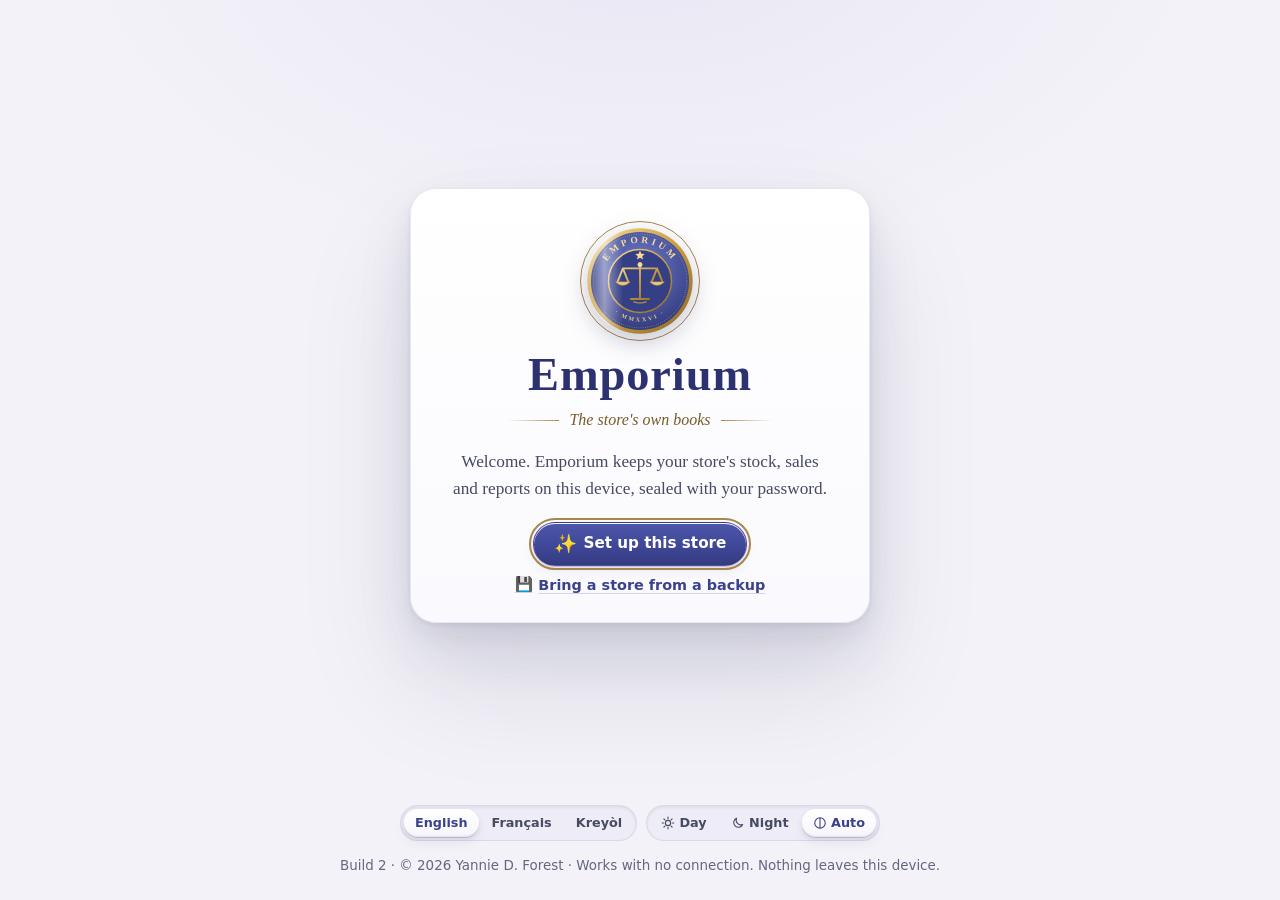
==== commit a4225aec: "Emporium Build 2: sentence case everywhere, as in Carpe Diem and the Forge No capitals or letterspac" ====
--- a/app/Emporium.html
+++ b/app/Emporium.html
@@ -71,7 +71,7 @@
 html { font-size: 16px; -webkit-text-size-adjust: 100%; }
 body { margin: 0; color: var(--ink); font: 400 .97rem/1.55 var(--sans); background: radial-gradient(1200px 640px at 0% -10%, var(--bg-wash), transparent 62%), var(--bg); background-attachment: fixed; }
 h1, h2, h3 { font-family: var(--serif); color: var(--ink); line-height: 1.2; text-wrap: balance; margin: 0; }
-h1 { font-size: 1.9rem; font-variant: small-caps; letter-spacing: .03em; font-weight: 700; }
+h1 { font-size: 1.85rem; letter-spacing: .005em; font-weight: 700; }
 h2 { font-size: 1.15rem; font-weight: 700; }
 h3 { font-size: 1.05rem; font-weight: 700; }
 p { margin: .35rem 0; }
@@ -86,8 +86,8 @@
 .small { font-size: .85rem; }
 .hidden { display: none !important; }
 .req { color: var(--danger); }
-.label-caps { font: 700 .7rem/1.2 var(--sans); letter-spacing: .16em; text-transform: uppercase; color: var(--brass-ink); display: flex; align-items: center; gap: .45rem; margin: 0 0 .55rem; }
-.label-caps .emo { font-size: .95rem; letter-spacing: 0; }
+.label-caps { font: 700 1rem/1.3 var(--serif); color: var(--ink); display: flex; align-items: center; gap: .45rem; margin: 0 0 .55rem; }
+.label-caps .emo { font-size: 1rem; }
 
 /* ---------- motion ---------- */
 @keyframes rise { from { opacity: 0; transform: translateY(8px); } to { opacity: 1; transform: none; } }
@@ -199,7 +199,7 @@
 .door-rule { display: flex; align-items: center; justify-content: center; gap: 10px; margin-top: 8px; }
 .door-rule span { width: 52px; height: 1px; background: linear-gradient(90deg, transparent, var(--brass)); }
 .door-rule span:last-child { background: linear-gradient(90deg, var(--brass), transparent); }
-.door-rule em { font-style: normal; font-size: .68rem; letter-spacing: .24em; text-transform: uppercase; color: var(--brass-ink); font-weight: 700; }
+.door-rule em { font-family: var(--serif); font-style: italic; font-size: 1rem; color: var(--brass-ink); font-weight: 400; }
 .door-store { font-family: var(--serif); font-weight: 700; font-size: 1.1rem; margin: .8rem 0 0; }
 .door-date { color: var(--muted); margin: .1rem 0 .3rem; font-size: .9rem; }
 .door-form { text-align: left; margin-top: .5rem; }
@@ -234,7 +234,7 @@
 .rail-brand .seal-wrap { animation: none; filter: drop-shadow(0 3px 5px rgba(30, 34, 80, .22)); }
 .brand-name { font-family: var(--serif); font-weight: 700; font-size: 1.28rem; letter-spacing: .02em; color: var(--ink); line-height: 1.05; }
 :root[data-theme="night"] .brand-name { color: #E2CF9F; }
-.brand-store { font-size: .66rem; letter-spacing: .16em; text-transform: uppercase; color: var(--brass-ink); font-weight: 700; line-height: 1.3; margin-top: 3px; overflow-wrap: anywhere; }
+.brand-store { font-family: var(--serif); font-style: italic; font-size: .84rem; color: var(--brass-ink); font-weight: 400; line-height: 1.3; margin-top: 3px; overflow-wrap: anywhere; }
 .rail-fold { position: absolute; right: 0; top: 2px; width: 26px; height: 26px; font-size: .9rem; line-height: 1; }
 .rail-keys { position: relative; display: flex; flex-direction: column; gap: 1px; margin-left: 16px; padding-left: 14px; border-left: 1px solid var(--line-2); }
 .nav-key { position: relative; display: flex; align-items: center; gap: 11px; width: 100%; padding: .45rem .6rem; min-height: 38px; border: 0; border-radius: 8px; background: transparent;
@@ -260,7 +260,7 @@
 .store-mark .seal { flex: none; filter: drop-shadow(0 2px 3px rgba(30, 34, 80, .2)); }
 .store-name { font-family: var(--serif); font-weight: 700; font-size: 1.22rem; line-height: 1.1; color: var(--ink); overflow-wrap: anywhere; }
 :root[data-theme="night"] .store-name { color: #E2CF9F; }
-.store-sub { font: 700 .62rem/1.3 var(--sans); letter-spacing: .16em; text-transform: uppercase; color: var(--brass-ink); margin-top: 2px; }
+.store-sub { font: italic 400 .84rem/1.3 var(--serif); color: var(--brass-ink); margin-top: 1px; }
 .more-key { display: none !important; }
 .more-list { display: flex; flex-direction: column; gap: 8px; align-items: stretch; }
 .more-list .key { justify-content: flex-start; }
@@ -292,8 +292,8 @@
 .ledger .stat:nth-child(4n+1) { border-left: 0; padding-left: 2px; }
 .ledger.eight .stat:nth-child(n+5) { border-top: 1px solid var(--line); padding-top: 12px; margin-top: 10px; }
 .stat { display: flex; flex-direction: column; gap: 3px; }
-.stat-label { color: var(--muted); font: 700 .68rem/1.3 var(--sans); letter-spacing: .14em; text-transform: uppercase; display: flex; align-items: center; gap: .4rem; }
-.stat-label .emo { font-size: .95rem; letter-spacing: 0; }
+.stat-label { color: var(--muted); font: 600 .84rem/1.3 var(--sans); display: flex; align-items: center; gap: .4rem; }
+.stat-label .emo { font-size: .95rem; }
 .stat-value { font-family: var(--serif); font-size: 1.85rem; font-weight: 700; font-variant-numeric: tabular-nums; line-height: 1.1; overflow-wrap: anywhere; color: var(--ink); }
 .stat.good .stat-value { color: var(--pri-text); } .stat.bad .stat-value { color: var(--danger); } .stat.warn .stat-value { color: var(--warn); }
 .stats-sm { display: grid; grid-template-columns: repeat(auto-fit, minmax(150px, 1fr)); gap: 10px 0; }
@@ -385,7 +385,7 @@
 .table-wrap { overflow-x: auto; }
 .card.table-wrap { padding: 4px 6px; }
 .grid { width: 100%; border-collapse: collapse; font-size: .9rem; }
-.grid th { text-align: left; font: 700 .66rem/1.2 var(--sans); color: var(--muted); letter-spacing: .14em; text-transform: uppercase; padding: .7rem .7rem .55rem; border-bottom: 1px solid var(--line-2); white-space: nowrap; }
+.grid th { text-align: left; font: 600 .82rem/1.25 var(--sans); color: var(--muted); padding: .7rem .7rem .55rem; border-bottom: 1px solid var(--line-2); white-space: nowrap; }
 .grid td { padding: .5rem .7rem; border-bottom: 1px solid var(--line); }
 .grid tbody tr:last-child td { border-bottom: 0; }
 .grid tbody tr { transition: background .12s; }
@@ -401,11 +401,11 @@
 .item-top { display: grid; grid-template-columns: 150px minmax(0, 1fr); gap: 18px; align-items: start; }
 .big-stock { display: flex; flex-direction: column; align-items: center; justify-content: center; gap: 2px; padding: 14px 10px; border-radius: var(--radius); background: var(--tint); border: 1px solid var(--line); color: var(--pri-text); }
 .big-stock.warn { background: var(--warn-soft); color: var(--warn); } .big-stock.bad { background: var(--danger-soft); color: var(--danger); }
-.big-stock span { font: 700 .66rem/1.2 var(--sans); letter-spacing: .14em; text-transform: uppercase; }
+.big-stock span { font: 600 .84rem/1.2 var(--sans); }
 .big-stock .emo { font-size: 1.3rem; }
 .big-stock strong { font-family: var(--serif); font-size: 2.3rem; line-height: 1.05; }
 .facts { display: grid; grid-template-columns: repeat(auto-fill, minmax(170px, 1fr)); gap: 8px 16px; margin: 0; }
-.fact dt { color: var(--muted); font: 700 .64rem/1.3 var(--sans); letter-spacing: .14em; text-transform: uppercase; }
+.fact dt { color: var(--muted); font: 600 .8rem/1.3 var(--sans); }
 .fact dd { margin: .1rem 0 0; overflow-wrap: anywhere; font-size: .92rem; }
 .item-keys { display: flex; flex-wrap: wrap; gap: 7px; align-items: center; margin: 14px 0 4px; }
 .history { list-style: none; padding: 0; margin: .4rem 0 0; max-height: 280px; overflow-y: auto; }
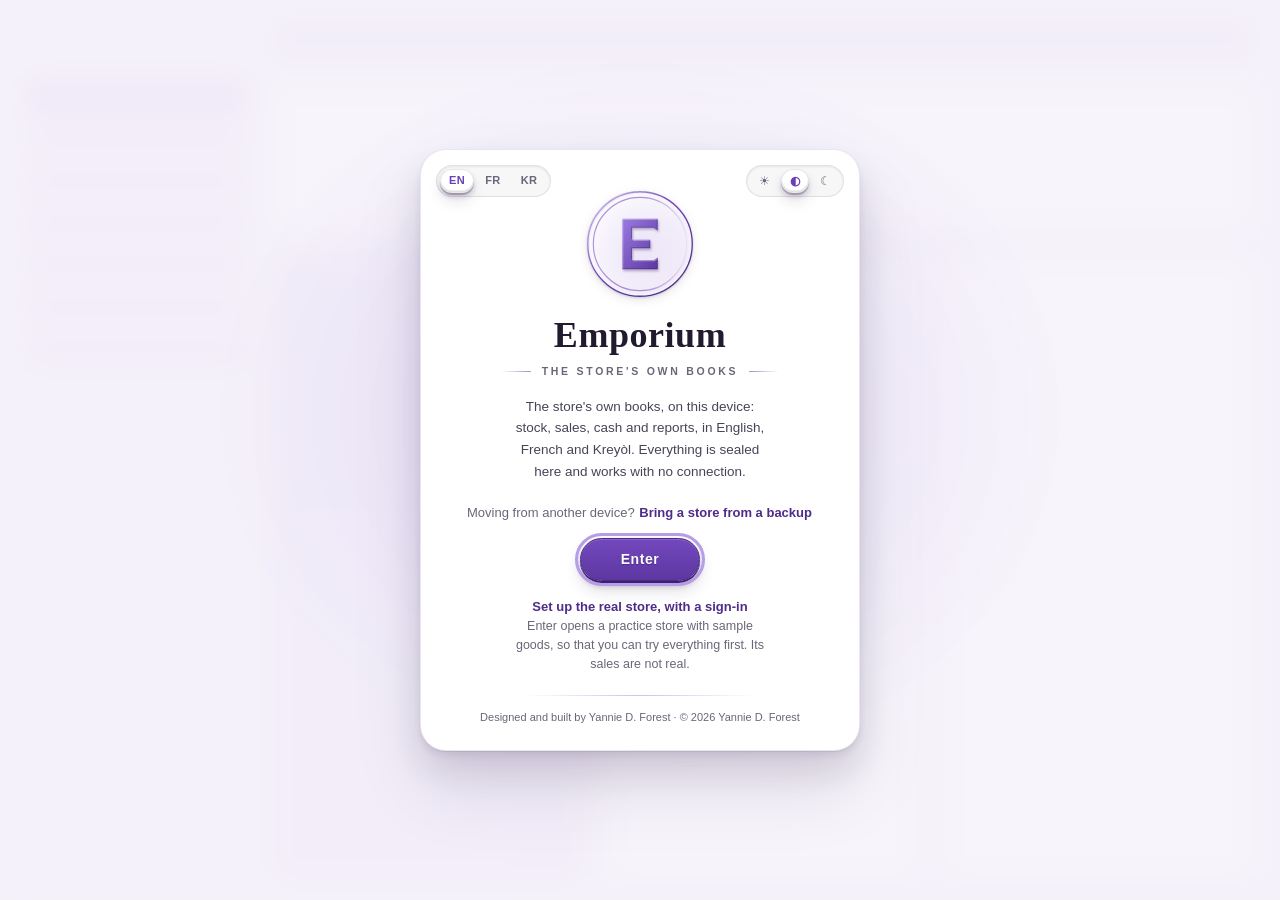
==== commit 5907a4d5: "Lakay Build 3, work in progress: rename, Dawn colours, Carpe Diem top bar [skip ci] Saved so nothing" ====
--- a/app/Emporium.html
+++ b/app/Emporium.html
@@ -3,7 +3,7 @@
 <head>
 <meta charset="utf-8">
 <meta name="viewport" content="width=device-width, initial-scale=1, viewport-fit=cover">
-<meta http-equiv="Content-Security-Policy" content="default-src 'none'; script-src 'sha256-XyaiOS3Nhy8iOMrf+tn5WQVKeTzV6xo6pGG8XXfAANU='; style-src 'unsafe-inline'; img-src data: blob:; font-src data:; connect-src 'none'; media-src 'none'; object-src 'none'; frame-src 'none'; worker-src 'none'; manifest-src 'none'; base-uri 'none'; form-action 'none'">
+<meta http-equiv="Content-Security-Policy" content="default-src 'none'; script-src 'sha256-V6u9lSY+HhBeXU+R/CvaRD4yKw2vlWQ/bK+/Q8QkI78='; style-src 'unsafe-inline'; img-src data: blob:; font-src data:; connect-src 'none'; media-src 'none'; object-src 'none'; frame-src 'none'; worker-src 'none'; manifest-src 'none'; base-uri 'none'; form-action 'none'">
 <meta name="referrer" content="no-referrer">
 <meta name="color-scheme" content="light dark">
 <meta name="theme-color" content="#F6F1E7">
@@ -11,7 +11,7 @@
 <meta name="emporium-build" content="2">
 <!-- EMPORIUM | Copyright (c) 2026 Yannie D. Forest. All rights reserved. NO LICENCE IS GRANTED. See LICENCE.txt. Build 2 (2026-11-07). -->
 <title>Emporium</title>
-<link rel="icon" href="[data-uri]">
+<link rel="icon" href="[data-uri]">
 <style>
 /* EMPORIUM | Copyright (c) 2026 Yannie D. Forest. All rights reserved. NO LICENCE IS GRANTED. See LICENCE.txt.
    Emporium's dress: one family of colours. By day, lavender mist, white and a deep indigo (between Carpe Diem's blue
@@ -584,6 +584,223 @@
   * { animation: none !important; }
   @page { margin: 12mm; }
 }
+
+/* EMPORIUM | Copyright (c) 2026 Yannie D. Forest. All rights reserved. NO LICENCE IS GRANTED. See LICENCE.txt.
+   The door and the sign-in, after Ingenium 6.50's own (its .intro-door and its sign-in, r197): the same card, the
+   same corner switches, the same emblem disc, the same raised key, the same dialogs and their numbered grid. Ingenium's
+   colour tokens are kept under their own names (--i-*), so that they never touch the rest of Emporium's. */
+
+.intro-door, #lockDoor {
+  --i-accent: #6a3fb5; --i-accent-bright: #8a63d2; --i-accent-deep: #4e2c8a; --i-line-rgb: 106, 63, 181; --i-accent-soft: rgba(106, 63, 181, .14);
+  --i-card-hi: #ffffff; --i-card-lo: #f9f7fc; --i-fam-rgb: 40, 22, 68; --i-hairline: rgba(34, 26, 46, .10);
+  --i-ink-1: #221a2e; --i-ink-2: #4a4358; --i-ink-3: #6c6579; --i-input-bg: rgba(34, 26, 46, .03);
+  --i-pop: inset 0 -1.5px 0 rgba(40, 22, 68, .13), 0 2px 0 rgba(40, 22, 68, .25), 0 4px 5px rgba(40, 22, 68, .16), 0 9px 14px rgba(40, 22, 68, .10);
+  --i-well: inset 0 1px 2.5px rgba(40, 22, 68, .08);
+  --i-serif: "Iowan Old Style", "Palatino Linotype", Palatino, "Book Antiqua", Georgia, "Times New Roman", serif;
+  --i-sans: -apple-system, BlinkMacSystemFont, "Segoe UI", Roboto, Helvetica, Arial, sans-serif;
+}
+:root[data-theme="night"] .intro-door, :root[data-theme="night"] #lockDoor {
+  --i-accent: #b79ce6; --i-accent-bright: #d4c2f4; --i-accent-deep: #9a7ad8; --i-line-rgb: 183, 156, 230; --i-accent-soft: rgba(183, 156, 230, .15);
+  --i-card-hi: #2a2239; --i-card-lo: #251e33; --i-hairline: rgba(205, 184, 240, .11);
+  --i-ink-1: #f3eefb; --i-ink-2: #d3c9e3; --i-ink-3: #a99cc1; --i-input-bg: rgba(10, 6, 18, .32);
+  --i-pop: inset 0 1px 0 rgba(255, 255, 255, .07), inset 0 -2px 0 rgba(0, 0, 0, .45), 0 2px 0 rgba(0, 0, 0, .75), 0 4px 5px rgba(0, 0, 0, .50), 0 9px 14px rgba(0, 0, 0, .36);
+  --i-well: inset 0 1px 3px rgba(0, 0, 0, .40);
+}
+
+/* ---------- the introduction door ---------- */
+.intro-door { position: fixed; top: 0; right: 0; bottom: 0; left: 0; z-index: 400; display: flex; align-items: center; justify-content: center; overflow: auto;
+  padding: calc(20px + env(safe-area-inset-top, 0px)) calc(20px + env(safe-area-inset-right, 0px)) calc(20px + env(safe-area-inset-bottom, 0px)) calc(20px + env(safe-area-inset-left, 0px));
+  font-family: var(--i-sans); color: var(--i-ink-1); background: #f5f3f7; }
+:root[data-theme="night"] .intro-door { background: #110d18; }
+.intro-door[hidden] { display: none !important; }
+/* The app behind the door, as Ingenium shows its own: here a still drawing of the rooms, frosted. */
+.intro-ghost { position: absolute; top: 0; right: 0; bottom: 0; left: 0; pointer-events: none; display: grid; grid-template-columns: 220px 1fr; gap: 26px; padding: 18px 26px; opacity: .9; }
+.intro-ghost i { display: block; border-radius: 16px; background: #ffffff; box-shadow: 0 1px 0 rgba(40, 22, 68, .06), 0 6px 14px rgba(40, 22, 68, .06); }
+.intro-ghost .g-rail { display: flex; flex-direction: column; gap: 12px; padding-top: 64px; }
+.intro-ghost .g-rail i { height: 30px; border-radius: 10px; background: rgba(106, 63, 181, .10); box-shadow: none; }
+.intro-ghost .g-rail i:first-child { background: rgba(106, 63, 181, .22); }
+.intro-ghost .g-main { display: grid; grid-template-rows: 44px 150px 1fr; gap: 22px; }
+.intro-ghost .g-main i:first-child { background: rgba(106, 63, 181, .08); box-shadow: none; }
+.intro-ghost .g-row { display: grid; grid-template-columns: repeat(3, 1fr); gap: 22px; }
+.intro-ghost .g-row i { min-height: 220px; }
+.intro-ghost .g-dot { position: absolute; width: 46px; height: 46px; border-radius: 50%; background: rgba(160, 120, 230, .32); }
+:root[data-theme="night"] .intro-ghost i { background: #1d1729; box-shadow: none; }
+:root[data-theme="night"] .intro-ghost .g-rail i, :root[data-theme="night"] .intro-ghost .g-main i:first-child { background: rgba(183, 156, 230, .10); }
+.intro-frost { position: absolute; top: 0; right: 0; bottom: 0; left: 0; pointer-events: none;
+  background: radial-gradient(620px 520px at 50% 46%, rgba(179, 155, 234, .22), transparent 70%), rgba(244, 240, 250, .74);
+  backdrop-filter: blur(14px) saturate(150%); -webkit-backdrop-filter: blur(14px) saturate(150%); }
+:root[data-theme="night"] .intro-frost { background: radial-gradient(620px 520px at 50% 46%, rgba(106, 63, 181, .20), transparent 70%), rgba(9, 6, 15, .80); }
+@media (max-width: 760px) { .intro-ghost { grid-template-columns: 1fr; } .intro-ghost .g-rail { display: none; } .intro-ghost .g-row { grid-template-columns: 1fr; } }
+
+.intro-card { position: relative; isolation: isolate; width: min(440px, 92vw); text-align: center; padding: 34px 32px 24px; border-radius: 26px; margin: auto;
+  border: 1px solid rgba(var(--i-fam-rgb), .10); background: var(--i-card-hi);
+  box-shadow: 0 1px 0 rgba(var(--i-fam-rgb), .08), 0 4px 7px rgba(var(--i-fam-rgb), .08), 0 20px 36px rgba(var(--i-fam-rgb), .12), 0 38px 72px rgba(var(--i-fam-rgb), .10);
+  animation: introRise .45s ease; }
+:root[data-theme="night"] .intro-card { border-color: rgba(205, 184, 240, .14); background: #211b2c;
+  box-shadow: 0 1px 0 rgba(0, 0, 0, .5), 0 4px 7px rgba(0, 0, 0, .45), 0 20px 36px rgba(0, 0, 0, .5), 0 38px 72px rgba(0, 0, 0, .45); }
+@keyframes introRise { from { opacity: 0; transform: translateY(10px); } to { opacity: 1; transform: none; } }
+.intro-door.ild-card-away .intro-card { opacity: 0; transform: scale(.985); pointer-events: none; transition: opacity .22s ease, transform .22s ease; }
+
+/* the corner switches: the look on the right, as Ingenium's; the language on the left, in the same pill */
+.intro-corner { position: absolute; top: 15px; right: 15px; z-index: 8; }
+.intro-corner.intro-corner-l { right: auto; left: 15px; }
+.i-seg { display: inline-flex; gap: 2px; padding: 3px; border-radius: 999px; border: 1px solid var(--i-hairline); background: var(--i-input-bg); box-shadow: var(--i-well); }
+:root[data-theme="night"] .i-seg { background: rgba(10, 6, 18, .35); }
+.i-seg .seg-btn { appearance: none; -webkit-appearance: none; min-width: 26px; min-height: 24px; padding: 2px 8px; border: 1px solid transparent; border-radius: 999px; margin: 0;
+  font: 12px/1 var(--i-sans); display: inline-flex; align-items: center; justify-content: center; color: var(--i-ink-3); background: transparent; box-shadow: none; cursor: pointer;
+  transition: color .15s ease; }
+.i-seg .seg-btn:hover { color: var(--i-accent); }
+.i-seg .seg-btn.active { color: var(--i-accent); font-weight: 700; background: var(--i-card-hi); border-color: var(--i-hairline); box-shadow: var(--i-pop); }
+:root[data-theme="night"] .i-seg .seg-btn.active { background: #2a2239; color: var(--i-accent-bright); }
+.i-seg .seg-btn:focus-visible { outline: 2px solid var(--i-accent); outline-offset: 2px; }
+.i-seg .seg-btn.lang { font-size: 11px; letter-spacing: .04em; font-weight: 600; }
+
+/* the emblem in its disc */
+.intro-seal { width: fit-content; margin: 4px auto 16px; padding: 0; border: 0; background: transparent; border-radius: 50%; cursor: pointer; display: flex; justify-content: center;
+  filter: drop-shadow(0 1px 1px rgba(28, 22, 40, .14)) drop-shadow(0 3px 5px rgba(28, 22, 40, .10));
+  animation: sealDoorIn .62s cubic-bezier(.34, 1.56, .64, 1); transition: transform .22s cubic-bezier(.34, 1.56, .64, 1), filter .22s ease; }
+.intro-seal svg { display: block; width: 112px; height: 112px; overflow: visible; }
+.intro-seal:hover { transform: translateY(-2px) scale(1.04); filter: drop-shadow(0 1.5px 1.5px rgba(28, 22, 40, .14)) drop-shadow(0 6px 8px rgba(28, 22, 40, .11)); }
+.intro-seal:active { transform: translateY(1px) scale(.96); transition-duration: .05s; filter: drop-shadow(0 .5px .5px rgba(28, 22, 40, .18)) drop-shadow(0 1.5px 2.5px rgba(28, 22, 40, .12)); }
+:root[data-theme="night"] .intro-seal { filter: drop-shadow(0 1px 1px rgba(0, 0, 0, .50)) drop-shadow(0 3px 6px rgba(0, 0, 0, .34)); }
+:root[data-theme="night"] .intro-seal:hover { filter: drop-shadow(0 1.5px 1.5px rgba(0, 0, 0, .50)) drop-shadow(0 6px 9px rgba(0, 0, 0, .36)); }
+.intro-seal:focus-visible { outline: 2.5px solid var(--i-accent); outline-offset: 4px; }
+.intro-seal.knock { animation: sealKnock .5s cubic-bezier(.34, 1.56, .64, 1); }
+@keyframes sealDoorIn { 0% { opacity: 0; transform: scale(.82); } 60% { opacity: 1; transform: scale(1.06); } 100% { opacity: 1; transform: scale(1); } }
+@keyframes sealKnock { 0% { transform: scale(.9); } 45% { transform: scale(1.12) rotate(-4deg); } 100% { transform: scale(1) rotate(0); } }
+
+/* the disc's own colours (also used by the emblem in the side menu and the top bar) */
+.seal3d .s4-breath { animation: s4Breath 4s ease-in-out infinite .62s; }
+@keyframes s4Breath { 0%, 100% { opacity: .7; } 50% { opacity: 1; } }
+.seal3d .seal-counter { transform-origin: 60px 60px; animation: sealCounter 6.4s linear infinite; }
+@keyframes sealCounter { from { transform: rotate(0deg); } to { transform: rotate(-360deg); } }
+:root[data-theme="night"] .seal3d .s4-r0 { stop-color: #e2d5fa; }
+:root[data-theme="night"] .seal3d .s4-r1 { stop-color: #9a7ad8; }
+:root[data-theme="night"] .seal3d .s4-r2 { stop-color: #3d2572; }
+:root[data-theme="night"] .seal3d .s4-f0 { stop-color: #372d4d; }
+:root[data-theme="night"] .seal3d .s4-f1 { stop-color: #1a1524; }
+:root[data-theme="night"] .seal3d .s4-w0 { stop-color: #000000; stop-opacity: .35; }
+:root[data-theme="night"] .seal3d .s4-w1 { stop-color: #cdb8f0; stop-opacity: .45; }
+:root[data-theme="night"] .seal3d .s4-fd { stop-color: #b79ce6; }
+:root[data-theme="night"] .seal3d .s4-lit { fill: #a68ce6; }
+:root[data-theme="night"] .seal3d .s4-shade { fill: #8360cf; }
+:root[data-theme="night"] .seal3d .s4-cast { flood-color: #000000; flood-opacity: .55; }
+:root[data-theme="night"] .seal3d .s4-edge-hi { flood-color: #ffffff; flood-opacity: .5; }
+:root[data-theme="night"] .seal3d .s4-edge-lo { flood-color: #120826; flood-opacity: .35; }
+:root[data-calm="1"] .seal3d .s4-breath, :root[data-calm="1"] .seal3d .seal-counter { animation: none; }
+@media (prefers-reduced-motion: reduce) { .seal3d .s4-breath, .seal3d .seal-counter, .intro-card, .intro-seal { animation: none; } }
+
+.intro-word { font-family: var(--i-serif); font-size: 36px; font-weight: 600; letter-spacing: .015em; line-height: 1.1; color: var(--i-ink-1); }
+:root[data-theme="night"] .intro-word { color: #f6f1fd; }
+.intro-subword { display: flex; align-items: center; justify-content: center; gap: 11px; margin-top: 8px; font-size: 10.5px; letter-spacing: .26em; text-transform: uppercase; color: var(--i-ink-3); font-weight: 600; }
+.intro-subword::before, .intro-subword::after { content: ""; width: 30px; height: 1.2px; border-radius: 1px; background: linear-gradient(90deg, rgba(var(--i-line-rgb), 0), rgba(var(--i-line-rgb), .6)); }
+.intro-subword::after { background: linear-gradient(90deg, rgba(var(--i-line-rgb), .6), rgba(var(--i-line-rgb), 0)); }
+.intro-lede { max-width: 35ch; margin: 16px auto 20px; font-size: 13.5px; line-height: 1.62; color: var(--i-ink-2); }
+.intro-tourline { margin: 0 auto 16px; font-size: 13px; line-height: 1.5; color: var(--i-ink-3); }
+.intro-tour { appearance: none; -webkit-appearance: none; margin: 0; padding: 0 1px; border: 0; border-radius: 3px; background: none; box-shadow: none; font: inherit; font-weight: 600;
+  color: var(--i-accent-deep); cursor: pointer; text-decoration: none; transition: color .15s ease; }
+.intro-tour:hover { color: var(--i-accent); }
+.intro-tour:focus-visible { outline: 2px solid var(--i-accent); outline-offset: 2px; }
+.i-primary { appearance: none; -webkit-appearance: none; position: relative; font: 600 14px/1.2 var(--i-sans); letter-spacing: .04em; padding: 12px 40px; border-radius: 999px; cursor: pointer;
+  color: #fff; border: 1px solid #4b2a86; text-shadow: 0 1px 1px rgba(30, 10, 60, .35); background: linear-gradient(180deg, #7348be 0%, #5d37a1 100%);
+  box-shadow: inset 0 1px 0 rgba(255, 255, 255, .16), 0 2px 0 #3a2070, 0 4px 6px rgba(var(--i-fam-rgb), .24), 0 9px 16px rgba(var(--i-fam-rgb), .16);
+  transition: transform .1s cubic-bezier(.3, .9, .3, 1), box-shadow .12s ease; }
+.i-primary:hover { transform: translateY(-2px); box-shadow: inset 0 1px 0 rgba(255, 255, 255, .18), 0 3px 0 #3a2070, 0 6px 9px rgba(var(--i-fam-rgb), .26), 0 13px 22px rgba(var(--i-fam-rgb), .18); }
+.i-primary:active { transform: translateY(1px); box-shadow: inset 0 2px 6px rgba(20, 8, 40, .45), 0 1px 1px rgba(var(--i-fam-rgb), .2); }
+.i-primary:focus-visible { outline: 3px solid #b79ce6; outline-offset: 2px; }
+:root[data-theme="night"] .i-primary { border-color: #2c1956; background: linear-gradient(180deg, #7a56c8 0%, #5b3aa1 100%);
+  box-shadow: inset 0 1px 0 rgba(255, 255, 255, .14), 0 2px 0 #170b30, 0 4px 6px rgba(0, 0, 0, .50), 0 9px 16px rgba(0, 0, 0, .36); }
+.intro-credit { position: relative; margin: 22px 0 0; padding-top: 14px; font-size: 11px; color: var(--i-ink-3); }
+.intro-credit::before { content: ""; position: absolute; top: 0; left: 50%; width: 62%; margin-left: -31%; height: 1px;
+  background: linear-gradient(90deg, rgba(var(--i-line-rgb), 0), rgba(var(--i-line-rgb), .32), rgba(var(--i-line-rgb), 0)); }
+@media (max-width: 480px) { .intro-card { padding: 30px 20px 20px; } .intro-word { font-size: 31px; } }
+
+/* ---------- the sign-in and the dialogs (Ingenium's r197) ---------- */
+#lockDoor { position: fixed; top: 0; right: 0; bottom: 0; left: 0; z-index: 2000; display: flex; align-items: center; justify-content: center; padding: 18px; box-sizing: border-box; overflow: auto;
+  background: #f5f3f7; color: #221a2e; font: 15px/1.5 var(--i-sans);
+  --ild-face-a: #ffffff; --ild-face-b: #f7f5fa; --ild-wall: #d3cbe0; --ild-ink: #221a2e; --ild-soft: rgba(70, 58, 92, .78); --ild-line: rgba(91, 70, 144, .30); --ild-fam: 40, 22, 68; --ild-field: #ffffff; --ild-acc: #5b4690; }
+#lockDoor[hidden] { display: none; }
+:root[data-theme="night"] #lockDoor { background: #16131c; color: #efe9f6; --ild-face-a: #342a4c; --ild-face-b: #2c2341; --ild-wall: #140e1c; --ild-ink: #ece6f6; --ild-soft: rgba(236, 230, 246, .74);
+  --ild-line: rgba(190, 170, 230, .34); --ild-fam: 0, 0, 0; --ild-field: #1d1728; --ild-acc: #c9b8ee; }
+#lockDoor.ild-over { background: rgba(22, 18, 30, .58); }
+#lockDoor.ild-over.ild-indoor { background: transparent; }
+#lockDoor .ild-card { position: relative; width: min(470px, 94vw); max-height: 92vh; overflow: auto; box-sizing: border-box; padding: 28px 28px 22px; border-radius: 22px; color: var(--ild-ink); margin: auto;
+  background: linear-gradient(180deg, var(--ild-face-a), var(--ild-face-b) 62%, color-mix(in srgb, var(--ild-face-b) 93%, var(--ild-wall)));
+  box-shadow: inset 0 2px 0 rgba(255, 255, 255, .45), inset 2px 0 0 rgba(255, 255, 255, .25), inset -2px 0 0 var(--ild-wall), inset 0 -3px 0 var(--ild-wall), 0 0 0 1px rgba(var(--ild-fam), .10),
+    0 2px 3px rgba(var(--ild-fam), .10), 0 9px 12px -7px rgba(var(--ild-fam), .18), 0 22px 40px -14px rgba(var(--ild-fam), .26);
+  animation: ildIn .46s cubic-bezier(.22, .8, .3, 1) both; }
+@keyframes ildIn { 0% { opacity: 0; transform: translateY(12px) scale(.955); } 62% { opacity: 1; transform: translateY(-2px) scale(1.008); } 100% { opacity: 1; transform: none; } }
+#lockDoor h1 { margin: 0 0 2px; font: 700 26px/1.15 var(--i-serif); text-align: center; letter-spacing: .01em; }
+#lockDoor h2 { margin: 0 0 10px; font: 600 19px/1.25 var(--i-serif); }
+#lockDoor p { margin: 0 0 12px; color: var(--ild-soft); font-size: 14px; line-height: 1.55; }
+#lockDoor p.ild-store { text-align: center; margin: 2px 0 2px; font-size: 13px; letter-spacing: .14em; text-transform: uppercase; color: var(--ild-acc); font-weight: 600; }
+#lockDoor p.ild-sub { text-align: center; margin-bottom: 18px; font-size: 15px; }
+#lockDoor label { display: block; margin: 0 0 12px; font-size: 13px; color: var(--ild-soft); }
+#lockDoor label span { display: block; margin-bottom: 5px; }
+#lockDoor input[type=text], #lockDoor input[type=password], #lockDoor textarea { width: 100%; box-sizing: border-box; font: inherit; font-size: 16px; padding: 10px 12px; border-radius: 12px;
+  border: 1px solid var(--ild-line); background: var(--ild-field); color: var(--ild-ink); box-shadow: inset 0 1px 3px rgba(0, 0, 0, .08); min-height: 0; }
+#lockDoor textarea { resize: vertical; font-family: "Cascadia Mono", Consolas, "SF Mono", Menlo, monospace; letter-spacing: .06em; }
+#lockDoor input.mono { font-family: "Cascadia Mono", Consolas, "SF Mono", Menlo, monospace; letter-spacing: .12em; text-transform: uppercase; }
+#lockDoor input:focus-visible, #lockDoor textarea:focus-visible { outline: 2px solid var(--ild-acc); outline-offset: 1px; }
+#lockDoor input[type=file] { font-size: 14px; color: var(--ild-ink); }
+#lockDoor .ild-check { display: flex; align-items: center; gap: 8px; cursor: pointer; }
+#lockDoor .ild-check input { accent-color: var(--ild-acc); width: 17px; height: 17px; margin: 0; }
+#lockDoor .ild-keys { display: flex; gap: 10px; flex-wrap: wrap; justify-content: flex-end; align-items: center; margin-top: 14px; }
+#lockDoor .ild-keys .ild-link { margin-right: auto; }
+#lockDoor .ild-key { font: 600 14px/1 var(--i-sans); padding: 11px 18px; border-radius: 12px; cursor: pointer; color: #fff; border: 1px solid #4b2a86;
+  background: linear-gradient(180deg, #7348be, #5d37a1); text-shadow: 0 1px 1px rgba(30, 10, 60, .35);
+  box-shadow: inset 0 1px 0 rgba(255, 255, 255, .16), 0 2px 0 #3a2070, 0 4px 6px rgba(var(--ild-fam), .24), 0 9px 16px rgba(var(--ild-fam), .16); transition: filter .16s ease, box-shadow .16s ease; }
+#lockDoor .ild-key:hover { filter: brightness(1.08); }
+#lockDoor .ild-key:active { filter: brightness(.94); box-shadow: inset 0 2px 5px rgba(0, 0, 0, .30), 0 1px 1px rgba(var(--ild-fam), .18); }
+#lockDoor .ild-key:focus-visible { outline: 3px solid #b79ce6; outline-offset: 2px; }
+#lockDoor .ild-key[disabled] { opacity: .55; cursor: default; filter: none; }
+#lockDoor .ild-key.ild-ghost { color: var(--ild-ink); text-shadow: none; border: 1px solid rgba(34, 26, 46, .12); background: linear-gradient(180deg, #ffffff, #efeaf4);
+  box-shadow: inset 0 1px 0 rgba(255, 255, 255, .95), 0 2px 0 rgba(78, 44, 138, .18), 0 4px 10px rgba(40, 20, 70, .12); }
+:root[data-theme="night"] #lockDoor .ild-key.ild-ghost { background: linear-gradient(180deg, #2c2338, #211a2b); color: #efe9f6; border-color: rgba(255, 255, 255, .1);
+  box-shadow: inset 0 1px 0 rgba(255, 255, 255, .08), 0 2px 0 rgba(0, 0, 0, .5), 0 4px 10px rgba(0, 0, 0, .35); }
+#lockDoor .ild-key.ild-danger { background: linear-gradient(180deg, #b04646, #8c2f2f); border-color: #4a1414; box-shadow: inset 0 1px 0 rgba(255, 255, 255, .14), 0 2px 0 #2a0a0a, 0 4px 6px rgba(0, 0, 0, .25); }
+#lockDoor .ild-link { background: none; border: 0; padding: 0; color: var(--ild-acc); text-decoration: underline; cursor: pointer; font: inherit; font-size: 13.5px; box-shadow: none; min-height: 0; }
+#lockDoor .ild-err { color: #8e2a2a; background: rgba(176, 70, 70, .10); padding: 9px 11px; border-radius: 10px; margin: 0 0 12px; font-size: 13.5px; }
+#lockDoor .ild-err[hidden] { display: none; }
+:root[data-theme="night"] #lockDoor .ild-err { color: #f2a9a9; background: rgba(240, 120, 120, .12); }
+#lockDoor .ild-note { font-size: 12.5px; color: var(--ild-soft); margin: 14px 0 0; text-align: center; }
+#lockDoor .ild-hint { margin: -2px 0 14px; padding: 9px 12px; border-radius: 10px; background: rgba(var(--ild-fam), .05); font-size: 13.5px; color: var(--ild-ink); }
+#lockDoor .ild-words { display: grid; grid-template-columns: repeat(3, 1fr); gap: 4px 16px; margin: 4px 0 14px; padding: 12px 16px; border-radius: 14px; background: rgba(var(--ild-fam), .06);
+  font: 17px/1.55 "Cascadia Mono", Consolas, "SF Mono", Menlo, monospace; letter-spacing: .08em; user-select: text; list-style: none; }
+:root[data-theme="night"] #lockDoor .ild-words { background: rgba(255, 255, 255, .05); }
+#lockDoor .ild-words b { display: inline-block; width: 1.9em; color: var(--ild-soft); font: 500 13px var(--i-sans); letter-spacing: 0; }
+#lockDoor .ild-pair { display: grid; grid-template-columns: 1fr 1fr; gap: 12px; }
+#lockDoor .ild-ways { display: flex; flex-direction: column; gap: 8px; margin: 6px 0 14px; }
+#lockDoor .ild-way { display: flex; align-items: center; gap: 12px; padding: 11px 13px; border: 1px solid var(--ild-line); border-radius: 14px; background: rgba(var(--ild-fam), .035);
+  box-sizing: border-box; width: 100%; text-align: left; cursor: pointer; font: inherit; color: inherit; transition: background .15s ease; box-shadow: none; min-height: 0; }
+#lockDoor .ild-way:hover { background: rgba(var(--ild-fam), .075); }
+#lockDoor .ild-way:focus-visible { outline: 2px solid var(--ild-acc); outline-offset: 2px; }
+#lockDoor .ild-way > i { flex: 0 0 auto; width: 24px; height: 24px; border-radius: 50%; display: grid; place-items: center; font: 700 12.5px/1 var(--i-sans); font-style: normal; color: #fff;
+  background: linear-gradient(180deg, #7348be, #5d37a1); box-shadow: inset 0 1px 0 rgba(255, 255, 255, .18), 0 1px 0 #3a2070; }
+#lockDoor .ild-way > div { flex: 1 1 auto; min-width: 0; }
+#lockDoor .ild-way b { display: block; font-size: 14.5px; font-weight: 600; color: var(--ild-ink); }
+#lockDoor .ild-way small { display: block; font-size: 12.5px; color: var(--ild-soft); line-height: 1.45; margin-top: 2px; }
+#lockDoor .ild-corner { position: absolute; top: 14px; right: 14px; }
+#lockDoor .ild-corner .i-seg { --i-hairline: var(--ild-line); }
+@media (max-width: 480px) { #lockDoor .ild-card { padding: 22px 18px 18px; } #lockDoor .ild-pair { grid-template-columns: 1fr; } #lockDoor .ild-words { grid-template-columns: 1fr 1fr; font-size: 16px; } }
+:root[data-calm="1"] #lockDoor .ild-card { animation: none; }
+@media (prefers-reduced-motion: reduce) { #lockDoor .ild-card { animation: none; } }
+:root[data-theme="night"] .seal3d .s4-m0 { stop-color: #b8a0f0; }
+:root[data-theme="night"] .seal3d .s4-m1 { stop-color: #7a56c8; }
+
+/* the parts Emporium adds to the door: a file chosen with one of the door's own keys (never the browser's grey box),
+   the line that reports progress under Enter, and the quieter way to the real store */
+#lockDoor .ild-filepick { display: flex; align-items: center; gap: 12px; flex-wrap: wrap; margin: 4px 0 14px; padding: 10px 12px; border-radius: 14px;
+  border: 1px dashed var(--ild-line); background: rgba(var(--ild-fam), .035); }
+#lockDoor .ild-file { flex: 1 1 160px; min-width: 0; font-size: 13.5px; color: var(--ild-soft); overflow-wrap: anywhere; }
+#lockDoor .ild-filepick .ild-key { padding: 9px 14px; font-size: 13.5px; }
+#lockDoor .ild-keys.ild-keys-back { margin-top: 6px; }
+#lockDoor form > .ild-keys .ild-link:only-child { margin-right: auto; }
+.intro-msg { min-height: 1.5em; margin: 10px auto 0; font-size: 12.5px; }
+.intro-msg:empty { min-height: 0; margin: 0; }
+.intro-protect { margin: 16px auto 0; font-size: 12.5px; max-width: 36ch; }
+.intro-protect .intro-tour { font-size: 13px; }
+.intro-card .i-primary[disabled] { opacity: .7; cursor: progress; transform: none; }
 
 </style>
 </head>
@@ -1207,7 +1424,76 @@
     ["tip.lock.t", "The lock", "Le verrou", "Kadna a"], ["tip.lock.b", "When the store locks, the key to the books is forgotten until the password is typed again.", "Quand le magasin se verrouille, la clé des livres est oubliée jusqu'à ce que le mot de passe soit retapé.", "Lè magazen an fèmen, kle liv yo bliye jiskaske yo tape modpas la ankò."],
     ["tip.backup.t", "Backups", "Sauvegardes", "Kopi sekirite"], ["tip.backup.b", "One sealed file with all the books. Save one every evening and keep copies in two places.", "Un fichier scellé avec tous les livres. Faites-en un chaque soir et gardez des copies à deux endroits.", "Yon fichye sele ak tout liv yo. Fè youn chak aswè epi kenbe kopi nan de kote."],
     ["tip.verify.t", "Verify", "Vérifier", "Verifye"], ["tip.verify.b", "Checks that no line of the ledger was changed and that every stock figure agrees with its history.", "Vérifie qu'aucune ligne du registre n'a été modifiée et que chaque stock concorde avec son historique.", "Tcheke pa gen liy nan rejis la ki chanje, e chak stòk dakò ak istwa li."],
-    ["tip.calm.t", "Display", "Affichage", "Afichaj"], ["tip.calm.b", "These choices are kept on this device, for whoever uses it.", "Ces choix sont gardés sur cet appareil, pour qui l'utilise.", "Chwa sa yo rete sou aparèy sa a, pou nenpòt moun ki sèvi avè l."]
+    ["tip.calm.t", "Display", "Affichage", "Afichaj"], ["tip.calm.b", "These choices are kept on this device, for whoever uses it.", "Ces choix sont gardés sur cet appareil, pour qui l'utilise.", "Chwa sa yo rete sou aparèy sa a, pou nenpòt moun ki sèvi avè l."],
+    /* Build 3: the introduction door, after Ingenium 6.50's */
+    ["intro.light", "Light", "Clair", "Klè"], ["intro.system", "Follow the system", "Suivre le système", "Swiv sistèm nan"], ["intro.dark", "Dark", "Sombre", "Fènwa"],
+    ["intro.themeGroup", "Theme: light, follow the system, dark", "Thème : clair, suivre le système, sombre", "Tèm: klè, swiv sistèm nan, fènwa"],
+    ["intro.enter", "Enter", "Entrer", "Antre"], ["intro.opening", "Opening…", "Ouverture…", "N ap louvri…"],
+    ["intro.preparing", "Setting out the practice store… {n}%", "Mise en place du magasin d'essai… {n} %", "N ap ranje magazen pou pratike a… {n}%"],
+    ["intro.knock", "Knock to enter", "Frappez pour entrer", "Frape pou antre"], ["intro.aria", "Welcome to {app}", "Bienvenue dans {app}", "Byenveni nan {app}"],
+    ["intro.lede", "The store's own books, on this device: stock, sales, cash and reports, in English, French and Kreyòl. Everything is sealed here and works with no connection.", "Les livres du magasin, sur cet appareil : stock, ventes, caisse et rapports, en anglais, en français et en kreyòl. Tout est scellé ici et fonctionne sans connexion.", "Liv kont magazen an, sou aparèy sa a: stòk, vant, kès ak rapò, an angle, an franse ak an kreyòl. Tout bagay sele isit la, e li mache san entènèt."],
+    ["intro.moving", "Moving from another device?", "Vous venez d'un autre appareil ?", "W ap soti sou yon lòt aparèy?"],
+    ["intro.restore", "Bring a store from a backup", "Reprendre un magasin depuis une sauvegarde", "Mete yon magazen ki sou yon kopi sekirite"],
+    ["intro.protect", "Set up the real store, with a sign-in", "Créer le vrai magasin, avec une connexion", "Prepare vrè magazen an, ak yon koneksyon"],
+    ["intro.protectP", "Enter opens a practice store with sample goods, so that you can try everything first. Its sales are not real.", "Entrer ouvre un magasin d'essai avec des articles d'exemple, pour tout essayer d'abord. Ses ventes ne sont pas réelles.", "Antre louvri yon magazen pou pratike ak machandiz egzanp, pou ou ka eseye tout bagay anvan. Vant li yo pa vre."],
+    ["intro.credit", "Designed and built by Yannie D. Forest  ·  © 2026 Yannie D. Forest", "Conçu et réalisé par Yannie D. Forest  ·  © 2026 Yannie D. Forest", "Konsepsyon ak fabrikasyon: Yannie D. Forest  ·  © 2026 Yannie D. Forest"],
+
+    /* Build 3: the sign-in, after Ingenium 6.50's */
+    ["ld.aria", "Sign in to {app}", "Connexion à {app}", "Konekte nan {app}"], ["ld.signIn", "Sign in", "Se connecter", "Konekte"],
+    ["ld.wrongPair", "That user name and password do not open this store. Check that Caps Lock is off, then try again.", "Ce nom d'utilisateur et ce mot de passe n'ouvrent pas ce magasin. Vérifiez que la touche Verr. Maj est désactivée, puis réessayez.", "Non itilizatè ak modpas sa yo pa louvri magazen sa a. Gade si Caps Lock pa limen, epi eseye ankò."],
+    ["ld.yourName", "User name", "Nom d'utilisateur", "Non itilizatè"], ["ld.yourPw", "Password", "Mot de passe", "Modpas"],
+    ["ld.cant", "Can't sign in?", "Impossible de se connecter ?", "Ou pa ka konekte?"],
+    ["ld.welcomeName", "Welcome back, {name}.", "Bon retour, {name}.", "Byenveni ankò, {name}."], ["ld.welcome", "Welcome back.", "Bon retour.", "Byenveni ankò."],
+    ["ld.note", "The books on this device are sealed with your password. Nothing in them opens without it.", "Les livres de cet appareil sont scellés par votre mot de passe. Rien ne s'ouvre sans lui.", "Liv ki sou aparèy sa a sele ak modpas ou. Anyen pa louvri san li."],
+    ["ld.practice", "Open the practice store", "Ouvrir le magasin d'essai", "Louvri magazen pou pratike a"],
+    ["ld.ways.h", "Can't sign in?", "Impossible de se connecter ?", "Ou pa ka konekte?"],
+    ["ld.ways.p", "There are two ways back into the store's books. Neither one needs a connection.", "Il y a deux façons de rouvrir les livres du magasin. Aucune ne demande de connexion.", "Gen de fason pou louvri liv magazen an ankò. Ni youn ni lòt pa bezwen entènèt."],
+    ["ld.way1.b", "Use the Master Key", "Utiliser la Clé maîtresse", "Sèvi ak Kle Mèt la"],
+    ["ld.way1.s", "The 13 groups on the card made when the store was set up. Then choose a new password.", "Les 13 groupes de la carte faite à la création du magasin. Puis choisissez un nouveau mot de passe.", "13 gwoup ki sou kat yo te fè lè yo te prepare magazen an. Apre sa, chwazi yon nouvo modpas."],
+    ["ld.way2.b", "Bring the store from a backup", "Reprendre le magasin depuis une sauvegarde", "Mete magazen an sou yon kopi sekirite"],
+    ["ld.way2.s", "A backup file, with the password or the Master Key that was valid when it was saved.", "Un fichier de sauvegarde, avec le mot de passe ou la Clé maîtresse valable à ce moment-là.", "Yon fichye kopi sekirite, ak modpas oswa Kle Mèt ki te bon lè yo te fè l."],
+    ["ld.toSignIn", "Back to sign in", "Retour à la connexion", "Retounen nan koneksyon an"],
+    ["ld.mk.h", "Use the Master Key", "Utiliser la Clé maîtresse", "Sèvi ak Kle Mèt la"],
+    ["ld.mk.p", "Type the 52 characters of the Master Key card. Spaces and dashes do not matter.", "Tapez les 52 caractères de la carte de la Clé maîtresse. Les espaces et les tirets ne comptent pas.", "Tape 52 karaktè ki sou kat Kle Mèt la. Espas ak tirè pa gen enpòtans."],
+    ["ld.mk.label", "Master Key", "Clé maîtresse", "Kle Mèt"], ["ld.otherWays", "Other ways", "Autres façons", "Lòt fason"], ["ld.mk.go", "Check the key", "Vérifier la clé", "Verifye kle a"],
+    ["ld.pw1", "New password", "Nouveau mot de passe", "Nouvo modpas"], ["ld.pw2", "The same password again", "Le même mot de passe encore", "Menm modpas la ankò"],
+    ["ld.np.h", "Choose a new password", "Choisir un nouveau mot de passe", "Chwazi yon nouvo modpas"],
+    ["ld.np.p", "The Master Key is right. Choose the new password that will open the store: at least 10 characters. A short sentence works well.", "La Clé maîtresse est bonne. Choisissez le nouveau mot de passe du magasin : au moins 10 caractères. Une courte phrase convient bien.", "Kle Mèt la bon. Chwazi nouvo modpas ki pral louvri magazen an: omwen 10 karaktè. Yon ti fraz mache byen."],
+    ["ld.np.go", "Save and open", "Enregistrer et ouvrir", "Anrejistre epi louvri"],
+
+    /* Build 3: protecting the real store with a sign-in */
+    ["ld.setup.h", "Set up the real store", "Créer le vrai magasin", "Prepare vrè magazen an"],
+    ["ld.setup.p", "The real store keeps its own books, apart from the practice store, sealed with this password. Choose at least 10 characters; a short sentence works well.", "Le vrai magasin a ses propres livres, à part du magasin d'essai, scellés par ce mot de passe. Au moins 10 caractères ; une courte phrase convient bien.", "Vrè magazen an gen pwòp liv pa l, apa magazen pou pratike a, sele ak modpas sa a. Chwazi omwen 10 karaktè; yon ti fraz mache byen."],
+    ["ld.storeName", "Store name", "Nom du magasin", "Non magazen an"], ["ld.user", "Your user name", "Votre nom d'utilisateur", "Non itilizatè ou"],
+    ["ld.needUser", "Please type a user name.", "Tapez un nom d'utilisateur.", "Tanpri tape yon non itilizatè."],
+    ["ld.exists", "This device already holds a real store. Sign in to it instead.", "Cet appareil contient déjà un vrai magasin. Connectez-vous plutôt.", "Aparèy sa a gen yon vrè magazen deja. Konekte nan li pito."],
+    ["ld.notNow", "Not now", "Pas maintenant", "Pa kounye a"], ["ld.next", "Next", "Suivant", "Kontinye"],
+    ["ld.key.h", "Your Master Key", "Votre Clé maîtresse", "Kle Mèt ou"],
+    ["ld.key.p", "It opens the books if the password is ever forgotten, and it is shown only now. Write the 13 groups down, or print the card, and keep it away from the store's computers.", "Elle ouvre les livres si le mot de passe est oublié, et elle n'est affichée que maintenant. Notez les 13 groupes, ou imprimez la carte, et gardez-la loin des ordinateurs du magasin.", "Li louvri liv yo si yon jou ou bliye modpas la, e li parèt sèlman kounye a. Ekri 13 gwoup yo, oswa enprime kat la, epi kenbe l lwen òdinatè magazen an."],
+    ["ld.wrote", "I have written it down", "Je l'ai notée", "Mwen ekri l"],
+    ["ld.two.h", "Check the Master Key", "Vérifier la Clé maîtresse", "Verifye Kle Mèt la"],
+    ["ld.two.p", "Type groups {a} and {b} from your card, to be sure it was copied well.", "Tapez les groupes {a} et {b} de votre carte, pour être sûr qu'elle a été bien copiée.", "Tape gwoup {a} ak {b} ki sou kat ou a, pou nou sèten ou kopye l byen."],
+    ["ld.group", "Group {n}", "Groupe {n}", "Gwoup {n}"],
+    ["ld.groupsWrong", "These groups do not match the card. Look at it again.", "Ces groupes ne correspondent pas à la carte. Regardez-la de nouveau.", "Gwoup sa yo pa menm ak sa ki sou kat la. Gade l ankò."],
+    ["ld.showAgain", "Show the key again", "Revoir la clé", "Gade kle a ankò"], ["ld.seal", "Seal and open", "Sceller et ouvrir", "Sele epi louvri"],
+
+    /* Build 3: bringing a store from a backup */
+    ["ld.rs.h", "Bring a store from a backup", "Reprendre un magasin depuis une sauvegarde", "Mete yon magazen ki sou yon kopi sekirite"],
+    ["ld.rs.p", "Choose a backup file made by Emporium. It opens with the password, or the Master Key, that was valid when it was saved.", "Choisissez une sauvegarde faite par Emporium. Elle s'ouvre avec le mot de passe, ou la Clé maîtresse, valable lors de son enregistrement.", "Chwazi yon kopi sekirite Emporium te fè. Li louvri ak modpas la, oswa Kle Mèt la, ki te bon lè yo te fè l."],
+    ["ld.rs.none", "No file chosen yet", "Aucun fichier choisi", "Poko gen fichye chwazi"], ["ld.rs.choose", "Choose the backup file", "Choisir le fichier", "Chwazi fichye a"],
+    ["ld.rs.go", "Restore", "Restaurer", "Remete l"], ["ld.rs.replace", "Replace the store on this device", "Remplacer le magasin de cet appareil", "Ranplase magazen ki sou aparèy sa a"],
+
+    /* Build 3: the practice store */
+    ["practice.store", "Practice store", "Magasin d'essai", "Magazen pou pratike"], ["practice.owner", "Owner", "Propriétaire", "Mèt magazen"],
+    ["practice.tax", "Sales tax", "Taxe de vente", "Taks sou vant"],
+    ["practice.pill", "Practice store", "Magasin d'essai", "Magazen pou pratike"], ["practice.real", "Set up the real store", "Créer le vrai magasin", "Prepare vrè magazen an"],
+    ["practice.pillTip", "Sample goods and sample sales, to try everything. Nothing here is real.", "Articles et ventes d'exemple, pour tout essayer. Rien ici n'est réel.", "Machandiz ak vant egzanp, pou eseye tout bagay. Anyen isit la pa vre."],
+    ["practice.reset", "Start the practice store again", "Recommencer le magasin d'essai", "Rekòmanse magazen pou pratike a"],
+    ["practice.resetQ", "Start the practice store again?", "Recommencer le magasin d'essai ?", "Rekòmanse magazen pou pratike a?"],
+    ["practice.resetP", "Its sample goods and sample sales come back as they were. The real store is not touched.", "Ses articles et ses ventes d'exemple reviennent comme au début. Le vrai magasin n'est pas touché.", "Machandiz ak vant egzanp li yo ap tounen jan yo te ye a. Yo pa manyen vrè magazen an."],
+    ["practice.done", "The practice store is as new.", "Le magasin d'essai est comme neuf.", "Magazen pou pratike a tankou nèf."],
+    ["practice.leave", "Leave the practice store", "Quitter le magasin d'essai", "Kite magazen pou pratike a"],
+    ["practice.toReal", "Open the real store", "Ouvrir le vrai magasin", "Louvri vrè magazen an"]
   );
 
   /* ---------- using the words ---------- */
@@ -1365,6 +1651,13 @@
   D.NAME = "emporium";
   D.VERSION = 1;
   var dbp = null;
+  /* Two databases, never mixed: "emporium" holds the store's own books; "emporium-practice" holds the practice
+     store, with sample goods, that opens without a sign-in. */
+  D.use = function (name) {
+    if (name === D.NAME) return;
+    var old = dbp; dbp = null; D.NAME = name;
+    if (old) old.then(function (db) { try { db.close(); } catch (e) { } }, function () { });
+  };
 
   D.open = function () {
     if (dbp) return dbp;
@@ -1484,8 +1777,28 @@
     }).then(function (dev) {
       B.device = dev;
       return Promise.all([D.get("meta", "vault"), D.get("meta", "door"), D.get("meta", "custom")]);
-    }).then(function (r) { E.custom = E.cleanCustom ? E.cleanCustom(r[2]) : (r[2] || null); return { hasStore: !!r[0], door: r[1] || null, vault: r[0] || null }; });
-  };
+    }).then(function (r) {
+      E.custom = E.cleanCustom ? E.cleanCustom(r[2]) : (r[2] || null);
+      return { hasStore: !!r[0], door: r[1] || null, vault: r[0] || null, practice: !!(r[0] && r[0].practice) };
+    });
+  };
+
+  /* ---------- one clock for the books ----------
+     Every time the books write comes from here. Only the practice store may set it back (B._at), to lay down its
+     sample weeks of sales; the store's own books always write the time it is. */
+  function clock() { return (B.mode === "practice" && B._at) ? new Date(B._at) : new Date(); }
+  B.mode = "real";
+
+  /* ---------- the owner's user name at the door (as Ingenium keeps its own: plain, so the sign-in can greet) ---------- */
+  B.setDoorUser = function (name) {
+    var n = String(name || "").normalize("NFC").trim().replace(/\s+/g, " ").slice(0, 60);
+    if (!n) return Promise.resolve(false);
+    return D.get("meta", "door").then(function (d) {
+      d = d || {}; if (d.user === n) return false;
+      d.user = n; return D.write([{ store: "meta", key: "door", value: d }]).then(function () { return true; });
+    });
+  };
+  B.sameName = function (a, b) { function n(x) { return String(x || "").normalize("NFC").trim().replace(/\s+/g, " ").toLowerCase(); } return n(a) === n(b); };
 
   /* ---------- the default shelves of the store ---------- */
   var DEFAULT_CATS = ["music", "movies", "perfume", "grocery", "drinks", "food", "services", "other"];
@@ -1533,7 +1846,7 @@
       return Promise.all([C.seal(p.key, line, aadLine(id, 1)), C.seal(p.key, head, aadRec(id, "head:main"))]
         .concat(recs.map(function (r) { return C.seal(p.key, r.value, aadRec(id, r.kind + ":" + r.id)); })));
     }).then(function (sealed) {
-      var ops = [{ store: "meta", key: "vault", value: vault }, { store: "meta", key: "door", value: { storeName: o.storeName, created: now.toISOString() } },
+      var ops = [{ store: "meta", key: "vault", value: vault }, { store: "meta", key: "door", value: { storeName: o.storeName, user: o.ownerName, created: now.toISOString() } },
         { store: "journal", key: 1, value: sealed[0], add: true }, { store: "rec", key: "head:main", value: sealed[1] }];
       recs.forEach(function (r, i) { ops.push({ store: "rec", key: r.kind + ":" + r.id, value: sealed[i + 2] }); });
       return D.write(ops);
@@ -1619,6 +1932,138 @@
   };
   B.state = function () { return state; };
 
+  /* ---------- the practice store ----------
+     A store of its own, in its own database, with sample goods and two weeks of sample sales, that opens with no
+     sign-in: to see every page, and to train. Its Store Key is sealed by a key kept on this device only, made so that
+     it cannot be copied out of the browser; nothing in the practice store is real, and it never touches the store's
+     own books, which stay sealed with the owner's password and the Master Key. */
+  B.PRACTICE_DB = "emporium-practice";
+  function quietLock() { KEY = null; state = null; B.isOpen = false; B.user = null; E.settings = null; ID = null; }
+  B.useBooks = function (practice) {
+    quietLock();
+    D.use(practice ? B.PRACTICE_DB : "emporium");
+    B.mode = practice ? "practice" : "real";
+  };
+  B.openPractice = function (progress) {
+    B.useBooks(true);
+    return B.boot().then(function (r) {
+      if (r.vault && r.vault.device) {
+        return D.get("meta", "devkey").then(function (kek) {
+          if (!kek) throw err("damaged");
+          return C.unwrap(r.vault.device, kek, aadEnv(r.vault.storeId, "device"), false).then(function (key) { return load(r.vault, key); });
+        });
+      }
+      if (r.vault) throw err("damaged");
+      return createPractice(progress);
+    });
+  };
+  B.resetPractice = function (progress) {
+    B.useBooks(true);
+    return D.wipe().then(function () { return createPractice(progress); });
+  };
+  function createPractice(progress) {
+    var id = U.hex(U.rnd(16)), now = new Date(), storeKey, kek, env;
+    return C.newStoreKey().then(function (k) {
+      storeKey = k;
+      return crypto.subtle.generateKey({ name: "AES-GCM", length: 256 }, false, ["wrapKey", "unwrapKey"]);
+    }).then(function (k2) { kek = k2; return C.wrap(storeKey, kek, aadEnv(id, "device")); }).then(function (e) {
+      env = e;
+      var start = new Date(now.getTime() - 16 * 86400000);
+      var settings = { storeName: E.t("practice.store"), ownerName: E.t("practice.owner"), currency: "USD",
+        taxes: [{ id: "tx1", name: E.t("practice.tax"), rate: 7000 }], weekStart: 1, lockMinutes: 15, receiptNote: "", created: start.toISOString(), practice: true };
+      var recs = [{ kind: "settings", id: "main", value: settings },
+        { kind: "user", id: "owner", value: { id: "owner", name: settings.ownerName, role: "owner", created: start.toISOString() } },
+        { kind: "counter", id: "receipt", value: { next: 1 } }];
+      DEFAULT_CATS.forEach(function (c, i) { recs.push({ kind: "cat", id: c, value: { id: c, key: "cat." + c, order: i } }); });
+      var line = { seq: 1, at: start.toISOString(), day: U.dayKey(start), by: "owner", dev: B.device.id, type: "store.created",
+        data: { storeName: settings.storeName, ownerName: settings.ownerName, currency: "USD", practice: true }, prev: ZERO, build: E.BUILD.number };
+      var vault = { v: 1, app: "emporium", storeId: id, created: now.toISOString(), practice: true, device: env };
+      return U.sha256hex(U.canon(line)).then(function (hash) {
+        var head = { seq: 1, hash: hash, at: line.at };
+        return Promise.all([C.seal(storeKey, line, aadLine(id, 1)), C.seal(storeKey, head, aadRec(id, "head:main"))]
+          .concat(recs.map(function (r) { return C.seal(storeKey, r.value, aadRec(id, r.kind + ":" + r.id)); })));
+      }).then(function (sealed) {
+        var ops = [{ store: "meta", key: "vault", value: vault }, { store: "meta", key: "devkey", value: kek },
+          { store: "meta", key: "door", value: { storeName: settings.storeName, practice: true, created: now.toISOString() } },
+          { store: "journal", key: 1, value: sealed[0], add: true }, { store: "rec", key: "head:main", value: sealed[1] }];
+        recs.forEach(function (r, i) { ops.push({ store: "rec", key: r.kind + ":" + r.id, value: sealed[i + 2] }); });
+        return D.write(ops);
+      }).then(function () { return C.unwrap(env, kek, aadEnv(id, "device"), false); })
+        .then(function (key) { storeKey = null; return load(vault, key); })
+        .then(function () { return seedPractice(start, progress); });
+    });
+  }
+  /* The sample goods of a Caribbean store: [shelf, name, price, cost (cents), stock, reorder at, taxed, barcode]. */
+  var SAMPLE = [
+    ["music", "Kompa classics, volume 1 (CD)", 1299, 650, 18, 5, 1, "0850001000017"], ["music", "Konpa love songs (CD)", 1299, 650, 14, 5, 1, "0850001000024"],
+    ["music", "Rara and carnival hits (CD)", 1499, 760, 9, 4, 1, "0850001000031"], ["music", "Zouk evenings (CD)", 1299, 640, 4, 5, 1, "0850001000048"],
+    ["music", "Haitian gospel favourites (CD)", 1199, 600, 12, 4, 1, ""], ["movies", "Haitian comedy night (DVD)", 999, 480, 15, 5, 1, "0850002000016"],
+    ["movies", "Carnival in Jacmel (DVD)", 1499, 720, 7, 3, 1, ""], ["movies", "Family drama, season 1 (DVD set)", 1999, 1050, 5, 2, 1, ""],
+    ["perfume", "Florida water, 7.5 oz", 699, 310, 24, 8, 1, "0850003000015"], ["perfume", "Kananga water, 7.5 oz", 599, 270, 16, 6, 1, ""],
+    ["perfume", "Bay rum aftershave", 799, 380, 10, 4, 1, ""], ["perfume", "Eau de parfum, vanilla musk", 3499, 1600, 6, 2, 1, "0850003000039"],
+    ["grocery", "Djon djon mushrooms, 1 oz", 999, 520, 22, 8, 0, "0850004000014"], ["grocery", "Pikliz, 16 oz jar", 649, 300, 20, 6, 0, ""],
+    ["grocery", "Haitian coffee, 1 lb", 1199, 640, 13, 5, 0, "0850004000038"], ["grocery", "Akasan mix, 1 lb", 499, 230, 17, 6, 0, ""],
+    ["grocery", "Peanut butter (manba), 16 oz", 799, 380, 11, 4, 0, ""], ["grocery", "Coconut candy (tablèt)", 249, 100, 30, 10, 0, ""],
+    ["grocery", "Plantain chips", 199, 80, 40, 12, 0, "0850004000076"], ["grocery", "Rice, 5 lb", 849, 520, 19, 6, 0, ""],
+    ["drinks", "Cola champagne, 12 oz", 175, 70, 60, 24, 1, "0850005000013"], ["drinks", "Malta, 12 oz", 199, 85, 48, 24, 1, "0850005000020"],
+    ["drinks", "Ginger beer, 12 oz", 199, 90, 36, 12, 1, ""], ["drinks", "Coconut water, 16 oz", 249, 120, 30, 12, 1, ""],
+    ["drinks", "Spring water, 16 oz", 125, 40, 72, 24, 1, ""], ["food", "Patty, beef", 275, 110, 40, 12, 1, ""],
+    ["food", "Patty, chicken", 275, 110, 40, 12, 1, ""], ["food", "Patty, herring", 300, 125, 24, 8, 1, ""],
+    ["food", "Patty, codfish", 300, 125, 6, 8, 1, ""], ["other", "Phone charger, USB-C", 999, 400, 8, 3, 1, ""]
+  ];
+  function seedPractice(start, progress) {
+    var seed = 20261107;
+    function rnd(n) { seed = (seed * 1103515245 + 12345) % 2147483648; return seed % n; }
+    var made = [], left = {}, chain = Promise.resolve(), steps = SAMPLE.length + 3, done = 0;
+    function tick() { done++; if (progress) try { progress(Math.min(1, done / steps)); } catch (e) { } }
+    B._at = start.toISOString();
+    SAMPLE.forEach(function (s) {
+      chain = chain.then(function () {
+        return B.addItem({ name: s[1], cat: s[0], price: s[2], cost: s[3], openingStock: s[4] <= s[5] ? s[4] : s[4] + 30, reorderAt: s[5], taxId: s[6] ? "tx1" : null, barcode: s[7] }).then(function (it) {
+          made.push(it); left[it.id] = it.stock; tick();
+        });
+      });
+    });
+    /* fourteen days of sales, from two weeks ago to an hour ago, in the order they happened */
+    chain = chain.then(function () {
+      var today = new Date(); today.setHours(0, 0, 0, 0);
+      var plan = [];
+      for (var d = 14; d >= 0; d--) {
+        var day = new Date(today.getTime() - d * 86400000), n = 4 + rnd(6);
+        for (var k = 0; k < n; k++) {
+          var at = new Date(day.getFullYear(), day.getMonth(), day.getDate(), 9 + rnd(11), rnd(60), rnd(60));
+          if (at.getTime() < Date.now() - 3600000) plan.push(at);
+        }
+      }
+      plan.sort(function (a, b) { return a - b; });
+      steps = SAMPLE.length + plan.length + 3;
+      var c2 = Promise.resolve();
+      plan.forEach(function (at, j) {
+        c2 = c2.then(function () {
+          var lines = [], n = 1 + rnd(3);
+          for (var x = 0; x < n; x++) {
+            var it = made[rnd(made.length)], q = 1 + rnd(it.cat === "drinks" || it.cat === "food" ? 3 : 1);
+            if (left[it.id] - q < 2 || lines.some(function (l) { return l.itemId === it.id; })) continue;
+            left[it.id] -= q; lines.push({ itemId: it.id, qty: q });
+          }
+          if (!lines.length) { tick(); return null; }
+          B._at = at.toISOString();
+          var total = B.priceTicket(lines).total, paid = total <= 2000 ? Math.ceil(total / 500) * 500 : Math.ceil(total / 1000) * 1000;
+          return B.completeSale(lines, paid).then(tick);
+        });
+        if (j === Math.floor(plan.length / 2)) {
+          c2 = c2.then(function () {
+            var patty = made.filter(function (m) { return m.cat === "food"; })[0];
+            B._at = new Date(at.getTime() + 60000).toISOString();
+            return B.adjust(patty.id, -3, "expired", "").then(function () { left[patty.id] -= 3; tick(); });
+          });
+        }
+      });
+      return c2;
+    });
+    return chain.then(function () { B._at = null; return state; }, function (e) { B._at = null; throw e; });
+  }
+
   /* ---------- writing: one change at a time, each worked out from the books as they stand at that moment ---------- */
   var queue = Promise.resolve();
   B.change = function (fn) {
@@ -1632,7 +2077,7 @@
     return p;
   };
   function commit(type, data, recs, metaOps) {
-    var now = new Date(), seq = state.head.seq + 1;
+    var now = clock(), seq = state.head.seq + 1;
     var line = { seq: seq, at: now.toISOString(), day: U.dayKey(now), by: B.user.id, dev: B.device.id, type: type, data: data,
       prev: state.head.hash, build: E.BUILD.number };
     var key = KEY, id = ID;
@@ -1706,7 +2151,7 @@
   }
   B.addItem = function (f) {
     return B.change(function (st) {
-      var now = new Date().toISOString();
+      var now = clock().toISOString();
       var it = { id: U.uid("i"), name: String(f.name || "").trim(), cat: f.cat, price: f.price, cost: f.cost === undefined ? null : f.cost,
         barcode: String(f.barcode || "").trim() || null, sku: String(f.sku || "").trim() || null, taxId: f.taxId || null,
         reorderAt: f.reorderAt === undefined ? null : f.reorderAt, notes: String(f.notes || "").trim(), stock: 0, archived: false, created: now, updated: now };
@@ -1730,7 +2175,7 @@
       });
       if (!Object.keys(diff).length) return null;
       var bad = checkItem(it, st, id); if (bad) throw err(bad);
-      it.updated = new Date().toISOString();
+      it.updated = clock().toISOString();
       return { type: "item.updated", data: { id: id, changes: diff }, recs: [{ kind: "item", id: id, value: it }], result: it };
     });
   };
@@ -1738,7 +2183,7 @@
     return B.change(function (st) {
       var it = clone(st.items[id]); if (!it) throw err("noitem");
       if (!!it.archived === !!flag) return null;
-      it.archived = !!flag; it.updated = new Date().toISOString();
+      it.archived = !!flag; it.updated = clock().toISOString();
       return { type: "item.archived", data: { id: id, archived: !!flag }, recs: [{ kind: "item", id: id, value: it }], result: it };
     });
   };
@@ -1756,10 +2201,10 @@
       if (!Number.isSafeInteger(qty) || qty <= 0) throw err("qty");
       if (unitCost !== null && (!Number.isSafeInteger(unitCost) || unitCost < 0)) throw err("cost");
       var before = it.stock, costBefore = it.cost, costAfter = averageCost(before, costBefore, qty, unitCost);
-      it.stock = before + qty; it.cost = costAfter; it.updated = new Date().toISOString();
+      it.stock = before + qty; it.cost = costAfter; it.updated = clock().toISOString();
       var mv = { id: U.uid("m"), kind: "receive", itemId: id, qty: qty, unitCost: unitCost, costBefore: costBefore, costAfter: costAfter,
         stockBefore: before, stockAfter: it.stock, supplier: String(supplier || "").trim(), note: String(note || "").trim(),
-        at: new Date().toISOString(), day: U.dayKey(), by: B.user.id };
+        at: clock().toISOString(), day: U.dayKey(clock()), by: B.user.id };
       return { type: "stock.received", data: clone(mv), recs: [{ kind: "item", id: id, value: it }, { kind: "move", id: mv.id, value: mv }], result: it };
     });
   };
@@ -1770,9 +2215,9 @@
       if (!Number.isSafeInteger(delta) || delta === 0) throw err("qty");
       if (B.REASONS.indexOf(reason) < 0) throw err("reason");
       if (reason === "other" && !String(note || "").trim()) throw err("note");
-      var before = it.stock; it.stock = before + delta; it.updated = new Date().toISOString();
+      var before = it.stock; it.stock = before + delta; it.updated = clock().toISOString();
       var mv = { id: U.uid("m"), kind: "adjust", itemId: id, qty: delta, reason: reason, unitCost: it.cost, stockBefore: before, stockAfter: it.stock,
-        note: String(note || "").trim(), at: new Date().toISOString(), day: U.dayKey(), by: B.user.id };
+        note: String(note || "").trim(), at: clock().toISOString(), day: U.dayKey(clock()), by: B.user.id };
       return { type: "stock.adjusted", data: clone(mv), recs: [{ kind: "item", id: id, value: it }, { kind: "move", id: mv.id, value: mv }], result: it };
     });
   };
@@ -1803,7 +2248,7 @@
       if (!Number.isSafeInteger(tendered) || tendered < t.total) throw err("short");
       var counter = clone(st.counters.receipt || { next: 1 }), no = B.device.code + "-" + String(counter.next).padStart(6, "0");
       counter.next += 1;
-      var now = new Date();
+      var now = clock();
       var sale = { id: U.uid("s"), no: no, at: now.toISOString(), day: U.dayKey(now), hour: now.getHours(), by: B.user.id, dev: B.device.id,
         lines: t.lines, subtotal: t.subtotal, taxes: t.taxes, tax: t.tax, total: t.total, items: t.items,
         pay: [{ method: "cash", amount: t.total, tendered: tendered, change: tendered - t.total }], status: "completed" };
@@ -2027,26 +2472,33 @@
   var ui = E.ui = {};
 
   /* ---------- the seal (a fixed drawing that lives in this page) ---------- */
-  var SEAL = '<svg xmlns="http://www.w3.org/2000/svg" viewBox="0 0 240 240"><defs>' +
-    '<radialGradient id="emg1" cx="50%" cy="36%" r="72%"><stop offset="0" stop-color="#6F7CD0"/><stop offset="1" stop-color="#2C3474"/></radialGradient>' +
-    '<linearGradient id="emg2" x1="0" y1="0" x2="1" y2="1"><stop offset="0" stop-color="#F4DC97"/><stop offset=".52" stop-color="#C99B3F"/><stop offset="1" stop-color="#8C6820"/></linearGradient>' +
-    '<path id="emt" d="M 35 120 A 85 85 0 0 1 205 120"/><path id="emb" d="M 30 120 A 90 90 0 0 0 210 120"/></defs>' +
-    '<circle cx="120" cy="120" r="117" fill="url(#emg2)"/><circle cx="120" cy="120" r="109" fill="url(#emg1)"/>' +
-    '<circle cx="120" cy="120" r="104" fill="none" stroke="#E5C77F" stroke-width="1.3" stroke-dasharray="1.5 3.5"/>' +
-    '<circle cx="120" cy="120" r="70" fill="#353F86" stroke="url(#emg2)" stroke-width="3.5"/>' +
-    '<text font-family="Palatino Linotype,Palatino,Book Antiqua,Georgia,serif" font-size="21" font-weight="700" letter-spacing="7" fill="#F4DC97"><textPath href="#emt" startOffset="50%" text-anchor="middle">EMPORIUM</textPath></text>' +
-    '<text font-family="Palatino Linotype,Palatino,Book Antiqua,Georgia,serif" font-size="13" font-weight="700" letter-spacing="5" fill="#E5C77F"><textPath href="#emb" startOffset="50%" text-anchor="middle">· MMXXVI ·</textPath></text>' +
-    '<path d="M120 52.5l3.1 6.8 7.4.8-5.5 5 1.6 7.3-6.6-3.8-6.6 3.8 1.6-7.3-5.5-5 7.4-.8z" fill="#F4DC97"/>' +
-    '<g fill="none" stroke="url(#emg2)" stroke-width="4.2" stroke-linecap="round" stroke-linejoin="round">' +
-    '<path d="M120 80V158M100 160h40M82 92h76M82 92l-12 30M82 92l12 30M158 92l-12 30M158 92l12 30"/></g>' +
-    '<circle cx="120" cy="84" r="5.5" fill="#F4DC97"/>' +
-    '<path d="M66 122q16 15 32 0z M142 122q16 15 32 0z" fill="#E9CB82" stroke="#C99B3F" stroke-width="1.5"/>' +
-    '<path d="M106 166q14 6 28 0" fill="none" stroke="#C99B3F" stroke-width="2.4" stroke-linecap="round"/></svg>';
+  var SEAL = '<svg xmlns="http://www.w3.org/2000/svg" viewBox="0 0 120 120" class="seal3d"><defs>' +
+    '<linearGradient id="q_rim" x1="0" y1="0" x2="1" y2="1"><stop class="s4-r0" offset="0" stop-color="#b39bea"/><stop class="s4-r1" offset=".5" stop-color="#6a3fb5"/><stop class="s4-r2" offset="1" stop-color="#472b7f"/></linearGradient>' +
+    '<linearGradient id="q_spec" x1="0" y1="0" x2="1" y2="1"><stop offset="0" stop-color="#ffffff" stop-opacity=".95"/><stop offset=".42" stop-color="#ffffff" stop-opacity="0"/></linearGradient>' +
+    '<linearGradient id="q_face" x1="0" y1="0" x2="1" y2="1"><stop class="s4-f0" offset="0" stop-color="#ffffff"/><stop class="s4-f1" offset="1" stop-color="#efe8f8"/></linearGradient>' +
+    '<linearGradient id="q_well" x1="0" y1="0" x2="1" y2="1"><stop class="s4-w0" offset="0" stop-color="#3b2066" stop-opacity=".14"/><stop class="s4-w0" offset=".38" stop-color="#3b2066" stop-opacity="0"/><stop class="s4-w1" offset=".62" stop-color="#ffffff" stop-opacity="0"/><stop class="s4-w1" offset="1" stop-color="#ffffff" stop-opacity=".7"/></linearGradient>' +
+    '<radialGradient id="q_glow" cx=".5" cy=".5" r=".55"><stop offset="0" stop-color="#c4b0ee" stop-opacity=".22"/><stop offset="1" stop-color="#c4b0ee" stop-opacity="0"/></radialGradient>' +
+    '<linearGradient id="q_fade" x1="0" y1="0" x2="1" y2="0"><stop class="s4-fd" offset="0" stop-color="#6a3fb5" stop-opacity=".55"/><stop class="s4-fd" offset=".55" stop-color="#6a3fb5" stop-opacity=".55"/><stop class="s4-fd" offset="1" stop-color="#6a3fb5" stop-opacity=".08"/></linearGradient>' +
+    '<linearGradient id="q_mono" x1="0" y1="0" x2="1" y2="1"><stop class="s4-m0" offset="0" stop-color="#9a7ce0"/><stop class="s4-m1" offset="1" stop-color="#5d37a1"/></linearGradient>' +
+    '<filter id="q_lift" x="-25%" y="-25%" width="150%" height="150%" color-interpolation-filters="sRGB"><feGaussianBlur in="SourceAlpha" stdDeviation="1.3" result="b"/><feOffset in="b" dx=".8" dy="1.9" result="o"/>' +
+    '<feFlood class="s4-cast" flood-color="#2a1450" flood-opacity=".30"/><feComposite in2="o" operator="in" result="cast"/><feOffset in="SourceAlpha" dx=".8" dy=".9" result="a1"/>' +
+    '<feComposite in="SourceAlpha" in2="a1" operator="out" result="e1"/><feGaussianBlur in="e1" stdDeviation=".3" result="e1b"/><feComposite in="e1b" in2="SourceAlpha" operator="in" result="e1c"/>' +
+    '<feFlood class="s4-edge-hi" flood-color="#ffffff" flood-opacity=".42"/><feComposite in2="e1c" operator="in" result="hi"/><feOffset in="SourceAlpha" dx="-.8" dy="-.9" result="a2"/>' +
+    '<feComposite in="SourceAlpha" in2="a2" operator="out" result="e2"/><feGaussianBlur in="e2" stdDeviation=".3" result="e2b"/><feComposite in="e2b" in2="SourceAlpha" operator="in" result="e2c"/>' +
+    '<feFlood class="s4-edge-lo" flood-color="#24104a" flood-opacity=".30"/><feComposite in2="e2c" operator="in" result="lo"/>' +
+    '<feMerge><feMergeNode in="cast"/><feMergeNode in="SourceGraphic"/><feMergeNode in="hi"/><feMergeNode in="lo"/></feMerge></filter></defs>' +
+    '<circle cx="60" cy="60" r="56.2" fill="url(#q_face)"/><circle class="s4-breath" cx="60" cy="60" r="53" fill="url(#q_glow)"/>' +
+    '<circle cx="60" cy="60" r="54.5" fill="none" stroke="url(#q_well)" stroke-width="1.4"/><circle cx="60" cy="60" r="56" fill="none" stroke="url(#q_rim)" stroke-width="1.4"/>' +
+    '<circle cx="60" cy="60" r="56.5" fill="none" stroke="url(#q_spec)" stroke-width=".7"/>' +
+    '<g class="seal-counter"><circle cx="60" cy="60" r="50" fill="none" stroke="url(#q_fade)" stroke-width="1.2"/></g>' +
+    '<g filter="url(#q_lift)"><path d="M41 33H79V45.5L74.5 42.5H51.5V55.5H71V64.5H51.5V77.5H74.5L79 74.5V87H41Z" fill="url(#q_mono)"/></g></svg>';
   ui.SEAL = SEAL;
   ui.sealWrap = function (size, label) { return h("span.seal-wrap", null, ui.seal(size, label)); };
+  var sealNo = 0;
   ui.seal = function (size, label) {
-    var doc = new DOMParser().parseFromString(SEAL, "image/svg+xml"), svg = document.importNode(doc.documentElement, true);
-    svg.setAttribute("width", size); svg.setAttribute("height", size); svg.setAttribute("class", "seal");
+    /* each drawing gets ids of its own, so one emblem never borrows another's gradients */
+    var n = ++sealNo, doc = new DOMParser().parseFromString(SEAL.split("q_").join("q" + n + "_"), "image/svg+xml"), svg = document.importNode(doc.documentElement, true);
+    svg.setAttribute("width", size); svg.setAttribute("height", size); svg.setAttribute("class", "seal seal3d");
     if (label) { svg.setAttribute("role", "img"); svg.setAttribute("aria-label", label); } else svg.setAttribute("aria-hidden", "true");
     return svg;
   };
@@ -2305,254 +2757,328 @@
 })();
 
 /* EMPORIUM | Copyright (c) 2026 Yannie D. Forest. All rights reserved. NO LICENCE IS GRANTED. See LICENCE.txt.
-   The door: signing in, setting up a store (one question per page), the Master Key, recovery, restoring a backup. */
+   The door and the sign-in, after Ingenium 6.50's own: the introduction card (Enter opens the practice store at once,
+   with no set-up), the sign-in of the store's own books (user name and password), "Can't sign in?" (the Master Key,
+   or a backup), and the three dialogs that protect the real store with a sign-in (the details, the Master Key in a
+   numbered grid, two of its groups to be sure). Nothing here changes how the books are sealed: that is 04-books.js. */
 "use strict";
 (function () {
   var U = E.util, h = U.h, t = E.t, B = E.books, C = E.crypto, ui = E.ui;
   var door = E.door = {};
-  var info = null;
-
-  function langRow() {
-    return ui.seg([["en", "English"], ["fr", "Français"], ["ht", "Kreyòl"]], E.lang, function (l) { E.setLang(l); (door.view || door.show)(); }, t("language"));
-  }
-  function themeRow() {
-    return ui.seg([["day", t("theme.day"), "sun"], ["night", t("theme.night"), "moon"], ["auto", t("theme.auto"), "auto"]], U.prefGet("theme", "auto"),
-      function (v) { U.prefSet("theme", v); ui.applyLook(); }, t("theme"));
-  }
-  function frame(children, wide) {
-    var app = document.getElementById("app"); U.clear(app);
-    var card = h("div.door-card" + (wide ? ".wide" : ""), null, children);
-    app.appendChild(h("div.door", null, [h("main.door-main", { "aria-label": E.appName() }, card),
-      h("footer.door-foot", null, [h("div.door-choices", null, [langRow(), themeRow()]),
-        h("p", null, t("build") + " " + E.BUILD.number + " · © 2026 Yannie D. Forest · " + t("door.offline"))])]));
-    var f = card.querySelector("input,button.primary"); if (f) setTimeout(function () { f.focus(); }, 40);
+  var info = null, draft = {};
+
+  /* ---------- pieces ---------- */
+  function clearApp() { var app = document.getElementById("app"); U.clear(app); return app; }
+  /* Each screen is remembered, so that a change of language draws the same screen again. */
+  function screen(fn) { return function () { var a = arguments; door.view = function () { fn.apply(null, a); }; return fn.apply(null, a); }; }
+  function segOf(items, current, onPick, label, cls) {
+    var g = h("div.i-seg", { role: "group", "aria-label": label });
+    items.forEach(function (o) {
+      var b = h("button.seg-btn" + (cls ? "." + cls : "") + (o[0] === current ? ".active" : ""), { type: "button", title: o[2] || o[1], "aria-label": o[2] || o[1], "aria-pressed": String(o[0] === current) }, o[1]);
+      b.addEventListener("click", function () {
+        Array.prototype.forEach.call(g.children, function (x) { x.classList.toggle("active", x === b); x.setAttribute("aria-pressed", String(x === b)); });
+        onPick(o[0]);
+      });
+      g.appendChild(b);
+    });
+    return g;
+  }
+  function themeSeg() {
+    return segOf([["day", "☀", t("intro.light")], ["auto", "◐", t("intro.system")], ["night", "☾", t("intro.dark")]], U.prefGet("theme", "auto"),
+      function (m) { U.prefSet("theme", m); ui.applyLook(); }, t("intro.themeGroup"));
+  }
+  function langSeg() {
+    return segOf([["en", "EN", "English"], ["fr", "FR", "Français"], ["ht", "KR", "Kreyòl"]], E.lang,
+      function (l) { E.setLang(l); if (door.view) door.view(); }, t("language"), "lang");
+  }
+  function label(text, input) { return h("label", null, [h("span", null, text), input]); }
+  function field(id, type, auto, value) {
+    return h("input#" + id, { type: type || "text", autocomplete: auto || "off", autocapitalize: "off", spellcheck: "false", value: value || "" });
+  }
+
+  /* The sign-in card, over everything (or, for the set-up, over the introduction card, in its place). */
+  function lockDoor(mode) {
+    var app = document.getElementById("app");
+    var d = document.getElementById("lockDoor");
+    if (!d) { d = h("div#lockDoor", { role: "dialog", "aria-modal": "true", "aria-label": t("ld.aria", { app: E.appName() }) }, h("div.ild-card")); app.appendChild(d); }
+    d.hidden = false;
+    d.classList.toggle("ild-over", mode === "intro" || mode === "app");
+    d.classList.toggle("ild-indoor", mode === "intro");
+    var intro = document.getElementById("introDoor");
+    if (intro) intro.classList.toggle("ild-card-away", mode === "intro");
+    var card = d.firstChild; U.clear(card); card.scrollTop = 0;
     return card;
   }
-  function crest(sub) {
-    return h("div.crest", null, [h("span.seal-ring", null, ui.sealWrap(108, E.appName())), h("h1.brand", null, E.appName()),
-      h("div.door-rule", null, [h("span"), h("em", null, sub || E.tagline()), h("span")])]);
-  }
-
-  /* each screen is remembered, so that changing the language draws the same screen again */
-  function screen(fn) { return function () { var a = arguments; door.view = function () { fn.apply(null, a); }; return fn.apply(null, a); }; }
+  function hideLock() {
+    var d = document.getElementById("lockDoor"); if (d) d.remove();
+    var intro = document.getElementById("introDoor"); if (intro) intro.classList.remove("ild-card-away");
+  }
+  door.hideLock = hideLock;
+  function fill(card, kids) {
+    kids.forEach(function (k) { if (k) card.appendChild(k); });
+    setTimeout(function () {
+      var ins = card.querySelectorAll("input:not([type=hidden]):not([type=file]),textarea"), f = null;
+      for (var i = 0; i < ins.length; i++) if (!ins[i].value) { f = ins[i]; break; }
+      f = f || ins[0] || card.querySelector("button.ild-key:not(.ild-ghost)");
+      if (f) try { f.focus(); } catch (e) { }
+    }, 40);
+    return card;
+  }
+  function err(card, msg) {
+    var e = card.querySelector(".ild-err");
+    if (!e) {
+      e = h("p.ild-err", { role: "alert" });
+      var f = card.querySelector("form") || card, at = null;
+      for (var i = 0; i < f.children.length; i++) { var ch = f.children[i]; if (ch.tagName === "LABEL" || /ild-(words|keys|pair)/.test(ch.className || "") || ch.querySelector("label")) { at = ch; break; } }
+      f.insertBefore(e, at);
+    }
+    e.textContent = msg || ""; e.hidden = !msg;
+    return false;
+  }
+  function busy(card, on) { Array.prototype.forEach.call(card.querySelectorAll(".ild-key"), function (b) { b.disabled = !!on; }); }
+  function corner() { return h("div.ild-corner", null, langSeg()); }
+
+  /* ---------- where the door starts ---------- */
   door.show = function (why) {
+    if (B.mode === "practice") B.useBooks(false);
     return B.boot().then(function (r) {
       info = r;
-      if (!r.hasStore) return welcome();
+      if (!r.hasStore) return intro();
       return signIn(why);
     });
   };
 
-  /* ---------- signing in ---------- */
-  function waitLeft() {
-    var until = +U.prefGet("waitUntil", "0"); return Math.max(0, until - Date.now());
-  }
+  /* ---------- the introduction (no store of its own yet) ---------- */
+  var intro = screen(function () {
+    var app = clearApp();
+    var ghost = h("div.intro-ghost", { "aria-hidden": "true" }, [
+      h("div.g-rail", null, [h("i"), h("i"), h("i"), h("i"), h("i"), h("i"), h("i")]),
+      h("div.g-main", null, [h("i"), h("i"), h("div.g-row", null, [h("i"), h("i"), h("i")])])]);
+    var enter = h("button.i-primary#introEnter", { type: "button" }, t("intro.enter"));
+    var msg = h("p.intro-tourline.intro-msg", { role: "status" });
+    function go() {
+      enter.disabled = true; enter.textContent = t("intro.opening");
+      B.openPractice(function (f) { msg.textContent = t("intro.preparing", { n: Math.round(f * 100) }); }).then(function () {
+        E.app.opened(true);
+      }, function (e) { enter.disabled = false; enter.textContent = t("intro.enter"); msg.textContent = t("door.problem"); console.error(e); });
+    }
+    enter.addEventListener("click", go);
+    var seal = h("button.intro-seal#introSeal", { type: "button", title: t("intro.knock"), "aria-label": t("intro.knock") }, ui.seal(112));
+    seal.addEventListener("click", function () { seal.classList.remove("knock"); void seal.offsetWidth; seal.classList.add("knock"); setTimeout(go, 260); });
+    var card = h("div.intro-card", { role: "dialog", "aria-label": t("intro.aria", { app: E.appName() }) }, [
+      h("div.intro-corner.intro-corner-l", null, langSeg()),
+      h("div.intro-corner", null, themeSeg()),
+      seal,
+      h("div.intro-word", null, E.appName()),
+      h("div.intro-subword", null, E.tagline()),
+      h("p.intro-lede", null, t("intro.lede")),
+      h("p.intro-tourline", null, [h("span", null, t("intro.moving") + " "), h("button.intro-tour#introRestore", { type: "button", onclick: function () { restore("intro"); } }, t("intro.restore"))]),
+      enter, msg,
+      h("p.intro-tourline.intro-protect", null, [h("button.intro-tour#introProtect", { type: "button", onclick: function () { door.startReal("intro"); } }, t("intro.protect")),
+        h("br"), h("span", null, t("intro.protectP"))]),
+      h("p.intro-credit", null, t("intro.credit"))]);
+    app.appendChild(h("div#introDoor.intro-door", null, [ghost, h("div.intro-frost"), card]));
+    setTimeout(function () { try { enter.focus(); } catch (e) { } }, 60);
+  });
+
+  /* ---------- the sign-in of the store's own books ---------- */
+  function waitLeft() { var until = +U.prefGet("waitUntil", "0"); return Math.max(0, until - Date.now()); }
   var signIn = screen(function (why) {
-    var pw = ui.input({ type: "password", autocomplete: "current-password", id: "doorPassword" });
-    var msg = h("p.door-msg", { role: "status" }, why === "idle" ? t("door.lockedIdle") : why === "hand" ? t("door.lockedHand") : "");
-    var go = h("button.key.primary.lg", { type: "submit", id: "doorOpen" }, [ui.emo("🔓"), t("door.open")]);
-    var form = h("form.door-form", { onsubmit: function (e) {
+    clearApp();
+    var card = lockDoor("door");
+    var known = (info && info.door && info.door.user) || "";
+    var nm = field("ldName", "text", "username", known), pw = field("ldPw", "password", "current-password");
+    var go = h("button.ild-key#ldGo", { type: "submit" }, t("ld.signIn"));
+    function wrong() {
+      var n = (+U.prefGet("fails", "0")) + 1; U.prefSet("fails", n);
+      if (n >= 5) { var s = Math.min(900, 30 * Math.pow(2, n - 5)); U.prefSet("waitUntil", Date.now() + s * 1000); err(card, t("door.tooMany", { s: s })); }
+      else err(card, t("ld.wrongPair"));
+      busy(card, false); try { pw.select(); } catch (e) { }
+    }
+    var form = h("form#ldSign", { autocomplete: "on", onsubmit: function (e) {
       e.preventDefault();
       var left = waitLeft();
-      if (left > 0) { msg.textContent = t("door.wait", { s: Math.ceil(left / 1000) }); return; }
-      if (!pw.value) { ui.fieldError(pw, t("door.needPassword")); return; }
-      go.disabled = true; msg.textContent = t("door.opening");
+      if (left > 0) return err(card, t("door.wait", { s: Math.ceil(left / 1000) }));
+      if (!pw.value) return err(card, t("door.needPassword"));
+      busy(card, true); err(card, "");
       B.openWithPassword(pw.value).then(function () {
-        pw.value = ""; U.prefSet("fails", "0"); U.prefSet("waitUntil", "0"); E.app.opened();
-      }, function (e) {
-        go.disabled = false; pw.select();
-        if (e && e.code === "wrong") {
-          var n = (+U.prefGet("fails", "0")) + 1; U.prefSet("fails", n);
-          if (n >= 5) { var s = Math.min(900, 30 * Math.pow(2, n - 5)); U.prefSet("waitUntil", Date.now() + s * 1000); msg.textContent = t("door.tooMany", { s: s }); }
-          else msg.textContent = "";
-          ui.fieldError(pw, t("door.wrong"));
-        } else { msg.textContent = t("door.problem"); console.error(e); }
+        if (known && !B.sameName(nm.value, known)) { B.lock("quiet"); return wrong(); }
+        pw.value = ""; U.prefSet("fails", "0"); U.prefSet("waitUntil", "0");
+        var p = known ? Promise.resolve() : B.setDoorUser(nm.value).catch(function () { });
+        return p.then(function () { E.app.opened(); });
+      }, function (x) {
+        if (x && x.code === "wrong") return wrong();
+        busy(card, false); err(card, t("door.problem")); console.error(x);
       });
-    } }, [ui.field("door.password", pw), go, msg]);
-    frame([crest(), h("p.door-store", null, (info.door && info.door.storeName) || ""), h("p.door-date", null, ui.dateLong(new Date())), form,
-      h("div.door-links", null, [
-        h("button.link", { type: "button", onclick: masterRecovery }, [ui.emo("🗝️"), t("door.useMaster")]),
-        h("button.link", { type: "button", onclick: function () { restore(true); } }, [ui.emo("💾"), t("door.restore")])])]);
+    } }, [label(t("ld.yourName"), nm), label(t("ld.yourPw"), pw),
+      h("div.ild-keys", null, [h("button.ild-link#ldForgot", { type: "button", onclick: ways }, t("ld.cant")), go])]);
+    fill(card, [corner(), h("h1", null, E.appName()),
+      (info && info.door && info.door.storeName) ? h("p.ild-store", null, info.door.storeName) : null,
+      h("p.ild-sub", null, known ? t("ld.welcomeName", { name: known }) : t("ld.welcome")),
+      why === "idle" ? h("p.ild-hint", null, t("door.lockedIdle")) : null,
+      form,
+      h("p.ild-note", null, [t("ld.note") + " ", h("button.ild-link#ldPractice", { type: "button", onclick: openPracticeFromDoor }, t("ld.practice"))])]);
   });
-
-  /* ---------- a new store ---------- */
-  var welcome = screen(function () {
-    frame([crest(), h("p.door-lead", null, t("setup.lead")),
-      h("button.key.primary.lg", { type: "button", id: "setupBegin", onclick: function () { setup.step1(); } }, [ui.emo("✨"), t("setup.begin")]),
-      h("div.door-links", null, [h("button.link", { type: "button", onclick: function () { restore(false); } }, [ui.emo("💾"), t("door.restoreHere")])])]);
+  function openPracticeFromDoor() {
+    var d = document.getElementById("lockDoor"), card = d && d.firstChild;
+    if (card) busy(card, true);
+    B.openPractice().then(function () { E.app.opened(); }, function (e) { if (card) { busy(card, false); err(card, t("door.problem")); } console.error(e); });
+  }
+
+  /* ---------- can't sign in ---------- */
+  function way(n, key, id, fn) {
+    return h("button.ild-way#" + id, { type: "button", onclick: fn }, [h("i", null, n), h("div", null, [h("b", null, t(key + ".b")), h("small", null, t(key + ".s"))])]);
+  }
+  var ways = screen(function () {
+    var card = lockDoor("door");
+    fill(card, [h("h2", null, t("ld.ways.h")), h("p", null, t("ld.ways.p")),
+      h("div.ild-ways", null, [way("1", "ld.way1", "ldWayMaster", masterOpen), way("2", "ld.way2", "ldWayBackup", function () { restore("door"); })]),
+      h("div.ild-keys", null, [h("button.ild-link#ldBackSign", { type: "button", onclick: function () { door.show(); } }, t("ld.toSignIn"))])]);
   });
-  var draft = {};
-  function steps(n) {
-    return h("div.steps", { "aria-label": t("setup.stepOf", { n: n, of: 5 }) }, [1, 2, 3, 4, 5].map(function (i) {
-      return h("span.dot" + (i < n ? ".done" : i === n ? ".now" : ""), { "aria-hidden": "true" });
-    }).concat([h("span.steps-text", null, t("setup.stepOf", { n: n, of: 5 }))]));
-  }
-  var setup = {
-    step1: function () {
-      door.view = setup.step1;
-      frame([steps(1), h("h2.door-h", null, [ui.emo("👋"), t("setup.s1.h")]), h("p", null, t("setup.s1.p1")),
-        h("ul.plain-list", null, [h("li", null, [ui.emo("🏪"), t("setup.s1.need1")]), h("li", null, [ui.emo("🔐"), t("setup.s1.need2")]), h("li", null, [ui.emo("✍️"), t("setup.s1.need3")])]),
-        h("p.hint", null, t("setup.s1.p2")),
-        h("div.door-actions", null, [h("button.key", { type: "button", onclick: welcome }, [U.icon("back"), t("back")]),
-          h("button.key.primary", { type: "button", id: "s1Next", onclick: setup.step2 }, [t("next"), U.icon("next")])])], true);
-    },
-    step2: function () {
-      door.view = setup.step2;
-      var name = ui.input({ id: "setupStore", value: draft.storeName || "", maxlength: "80", autocomplete: "organization" });
-      var owner = ui.input({ id: "setupOwner", value: draft.ownerName || "", maxlength: "80", autocomplete: "name" });
-      var cur = ui.select([["USD", t("cur.USD")], ["CAD", t("cur.CAD")], ["EUR", t("cur.EUR")], ["HTG", t("cur.HTG")]], draft.currency || "USD", { id: "setupCurrency" });
-      function next() {
-        if (!name.value.trim()) return ui.fieldError(name, t("setup.needStore"));
-        ui.fieldError(name, "");
-        if (!owner.value.trim()) return ui.fieldError(owner, t("setup.needOwner"));
-        draft.storeName = name.value.trim(); draft.ownerName = owner.value.trim(); draft.currency = cur.value;
-        setup.step3();
-      }
-      frame([steps(2), h("h2.door-h", null, [ui.emo("🏪"), t("setup.s2.h")]),
-        h("form", { onsubmit: function (e) { e.preventDefault(); next(); } }, [
-          ui.field("setup.storeName", name, { required: true, hint: t("setup.storeHint") }),
-          ui.field("setup.ownerName", owner, { required: true }),
-          ui.field("setup.currency", cur, { tip: "tip.currency" }),
-          h("div.door-actions", null, [h("button.key", { type: "button", onclick: setup.step1 }, [U.icon("back"), t("back")]),
-            h("button.key.primary", { type: "submit", id: "s2Next" }, [t("next"), U.icon("next")])])])], true);
-    },
-    step3: function () {
-      door.view = setup.step3;
-      var p1 = ui.input({ type: "password", id: "setupPw1", autocomplete: "new-password" }), p2 = ui.input({ type: "password", id: "setupPw2", autocomplete: "new-password" });
-      var advice = h("p.advice", { "aria-live": "polite" });
-      var show = h("input", { type: "checkbox", id: "setupShow" });
-      show.addEventListener("change", function () { p1.type = p2.type = show.checked ? "text" : "password"; });
-      p1.addEventListener("input", function () { var a = C.passwordAdvice(p1.value); advice.textContent = p1.value ? t(a.key) : ""; advice.className = "advice " + (a.ok ? "ok" : "bad"); });
-      var go = h("button.key.primary", { type: "submit", id: "s3Next" }, [t("next"), U.icon("next")]);
-      var wait = h("p.door-msg", { role: "status" });
-      frame([steps(3), h("h2.door-h", null, [ui.emo("🔐"), t("setup.s3.h")]), h("p", null, t("setup.s3.p1")),
-        h("form", { onsubmit: function (e) {
-          e.preventDefault();
-          var a = C.passwordAdvice(p1.value);
-          if (!a.ok) return ui.fieldError(p1, t(a.key));
-          ui.fieldError(p1, "");
-          if (p1.value !== p2.value) return ui.fieldError(p2, t("setup.noMatch"));
-          go.disabled = true; wait.textContent = t("setup.preparing");
-          B.prepareSetup({ storeName: draft.storeName, ownerName: draft.ownerName, currency: draft.currency, password: p1.value }).then(function (prep) {
-            p1.value = p2.value = ""; setup.step4(prep);
-          }, function (e) { go.disabled = false; wait.textContent = t("door.problem"); console.error(e); });
-        } }, [ui.field("setup.password", p1, { required: true, tip: "tip.password" }), advice, ui.field("setup.password2", p2, { required: true }),
-          h("label.check", { for: "setupShow" }, [show, t("setup.show")]), wait,
-          h("div.door-actions", null, [h("button.key", { type: "button", onclick: setup.step2 }, [U.icon("back"), t("back")]), go])])], true);
-    },
-    step4: function (prep) {
-      door.view = function () { setup.step4(prep); };
-      frame([steps(4), h("h2.door-h", null, [ui.emo("🗝️"), t("setup.s4.h")]), h("p", null, t("setup.s4.p1")),
-        masterGrid(prep.code), h("p.hint", null, t("setup.s4.p2")),
-        h("div.door-actions", null, [
-          h("button.key", { type: "button", onclick: function () { printMaster(prep.code, draft.storeName); } }, [ui.emo("🖨️"), t("setup.print")]),
-          h("button.key.primary", { type: "button", id: "s4Next", onclick: function () { setup.step5(prep); } }, [t("setup.written"), U.icon("next")])])], true);
-    },
-    step5: function (prep) {
-      door.view = function () { setup.step5(prep); };
-      var groups = C.groups(prep.code), a = 1 + Math.floor(Math.random() * 6), b = 7 + Math.floor(Math.random() * 6);
-      var ga = ui.input({ id: "confirmA", maxlength: "4", autocapitalize: "characters", class: "mono" }), gb = ui.input({ id: "confirmB", maxlength: "4", autocapitalize: "characters", class: "mono" });
-      var go = h("button.key.primary", { type: "submit", id: "s5Finish" }, [ui.emo("🎉"), t("setup.finish")]);
-      var wait = h("p.door-msg", { role: "status" });
-      frame([steps(5), h("h2.door-h", null, [ui.emo("✅"), t("setup.s5.h")]), h("p", null, t("setup.s5.p1")),
-        h("form", { onsubmit: function (e) {
-          e.preventDefault();
-          if (C.cleanMasterText(ga.value) !== groups[a - 1]) return ui.fieldError(ga, t("setup.groupWrong"));
-          ui.fieldError(ga, "");
-          if (C.cleanMasterText(gb.value) !== groups[b - 1]) return ui.fieldError(gb, t("setup.groupWrong"));
-          go.disabled = true; wait.textContent = t("setup.writing");
-          prep.finish().then(function () { draft = {}; E.app.opened(true); }, function (e) { go.disabled = false; wait.textContent = t("door.problem"); console.error(e); });
-        } }, [h("div.pair", null, [ui.field(t("setup.group", { n: a }), ga, { required: true }), ui.field(t("setup.group", { n: b }), gb, { required: true })]), wait,
-          h("div.door-actions", null, [h("button.key", { type: "button", onclick: function () { setup.step4(prep); } }, [U.icon("back"), t("setup.seeAgain")]), go])])], true);
-    }
-  };
-  door.masterGrid = masterGrid;
-  function masterGrid(code) {
+  var masterOpen = screen(function () {
+    var card = lockDoor("door");
+    var code = h("textarea#ldMaster", { rows: "3", spellcheck: "false", autocapitalize: "characters", autocomplete: "off" });
+    var form = h("form#ldMk", { autocomplete: "off", onsubmit: function (e) {
+      e.preventDefault(); busy(card, true); err(card, "");
+      B.checkMaster(code.value).then(function (handle) { code.value = ""; newPassword(handle); }, function (x) {
+        busy(card, false); err(card, t(x && x.code === "badcode" ? "master.badcode" : "master.wrong"));
+      });
+    } }, [label(t("ld.mk.label"), code),
+      h("div.ild-keys", null, [h("button.ild-link#ldWays", { type: "button", onclick: ways }, t("ld.otherWays")), h("button.ild-key#ldMasterGo", { type: "submit" }, t("ld.mk.go"))])]);
+    fill(card, [h("h2", null, t("ld.mk.h")), h("p", null, t("ld.mk.p")), form]);
+  });
+  var newPassword = screen(function (handle) {
+    var card = lockDoor("door");
+    var p1 = field("ldP1", "password", "new-password"), p2 = field("ldP2", "password", "new-password");
+    var form = h("form#ldNp", { autocomplete: "off", onsubmit: function (e) {
+      e.preventDefault();
+      var a = C.passwordAdvice(p1.value); if (!a.ok) return err(card, t(a.key));
+      if (p1.value !== p2.value) return err(card, t("setup.noMatch"));
+      busy(card, true); err(card, "");
+      B.resetPasswordWithMaster(handle, p1.value).then(function () {
+        p1.value = p2.value = ""; U.prefSet("fails", "0"); U.prefSet("waitUntil", "0"); E.app.opened(); ui.toast(t("master.done"), "good");
+      }, function (x) { busy(card, false); err(card, t("door.problem")); console.error(x); });
+    } }, [label(t("ld.pw1"), p1), label(t("ld.pw2"), p2), h("div.ild-keys", null, [h("button.ild-key#ldSave", { type: "submit" }, t("ld.np.go"))])]);
+    fill(card, [h("h2", null, t("ld.np.h")), h("p", null, t("ld.np.p")), form]);
+  });
+
+  /* ---------- protecting the real store with a sign-in (from the introduction, or from inside the practice store) ---------- */
+  door.startReal = function (from) { draft = { from: from || "intro" }; setup1(); };
+  function setupMode() { return draft.from === "app" && B.isOpen ? "app" : draft.from === "intro" ? "intro" : "door"; }
+  function cancelSetup() {
+    var from = draft.from; draft = {};
+    if (from === "app" && B.isOpen) { hideLock(); return; }
+    if (from === "intro" && document.getElementById("introDoor")) { hideLock(); door.view = intro; return; }
+    door.show();
+  }
+  var setup1 = screen(function () {
+    var card = lockDoor(setupMode());
+    var store = field("ldStore", "text", "organization", draft.storeName), user = field("ldUser", "text", "username", draft.user);
+    var p1 = field("ldP1", "password", "new-password"), p2 = field("ldP2", "password", "new-password");
+    var form = h("form#ldSet", { autocomplete: "off", onsubmit: function (e) {
+      e.preventDefault();
+      var sn = store.value.trim(), un = user.value.trim();
+      if (!sn) return err(card, t("setup.needStore"));
+      if (!un) return err(card, t("ld.needUser"));
+      var a = C.passwordAdvice(p1.value); if (!a.ok) return err(card, t(a.key));
+      if (p1.value !== p2.value) return err(card, t("setup.noMatch"));
+      draft.storeName = sn; draft.user = un; busy(card, true); err(card, "");
+      var pwd = p1.value; p1.value = p2.value = "";
+      B.boot().then(function (r) {
+        /* the real store is made in its own database, never in the practice one */
+        var reopen = B.mode === "practice";
+        if (reopen) return B.useBooks(false), B.boot().then(function (r2) { return r2; });
+        return r;
+      }).then(function (r) {
+        if (r.hasStore) throw Object.assign(new Error("exists"), { code: "exists" });
+        return B.prepareSetup({ storeName: sn, ownerName: un, currency: "USD", password: pwd });
+      }).then(function (prep) { draft.prep = prep; draft.ab = null; setup2(); }, function (x) {
+        busy(card, false); err(card, t(x && x.code === "exists" ? "ld.exists" : "door.problem")); if (!x || x.code !== "exists") console.error(x);
+      });
+    } }, [label(t("ld.storeName"), store), label(t("ld.user"), user), label(t("ld.pw1"), p1), label(t("ld.pw2"), p2),
+      h("div.ild-keys", null, [h("button.ild-key.ild-ghost#ldCancel", { type: "button", onclick: cancelSetup }, t("ld.notNow")), h("button.ild-key#ldNext", { type: "submit" }, t("ld.next"))])]);
+    fill(card, [h("h2", null, t("ld.setup.h")), h("p", null, t("ld.setup.p")), form]);
+  });
+  function keyGrid(code) {
+    return h("ol.ild-words", { "aria-label": t("master.title") }, C.groups(code).map(function (g, i) { return h("li", null, [h("b", null, String(i + 1)), g]); }));
+  }
+  var setup2 = screen(function () {
+    var prep = draft.prep, card = lockDoor(setupMode());
+    fill(card, [h("h2", null, t("ld.key.h")), h("p", null, t("ld.key.p")), keyGrid(prep.code),
+      h("div.ild-keys", null, [
+        h("button.ild-key.ild-ghost#ldPrint", { type: "button", onclick: function () { printMaster(prep.code, draft.storeName); } }, t("setup.print")),
+        h("button.ild-key#ldWrote", { type: "button", onclick: setup3 }, t("ld.wrote"))])]);
+  });
+  var setup3 = screen(function () {
+    var prep = draft.prep, groups = C.groups(prep.code);
+    if (!draft.ab) draft.ab = [1 + Math.floor(Math.random() * 6), 7 + Math.floor(Math.random() * 7)];
+    var a = draft.ab[0], b = draft.ab[1], card = lockDoor(setupMode());
+    var g1 = h("input#ldG1.mono", { type: "text", maxlength: "4", autocapitalize: "characters", autocomplete: "off", spellcheck: "false" });
+    var g2 = h("input#ldG2.mono", { type: "text", maxlength: "4", autocapitalize: "characters", autocomplete: "off", spellcheck: "false" });
+    var form = h("form#ldCf", { autocomplete: "off", onsubmit: function (e) {
+      e.preventDefault();
+      if (C.cleanMasterText(g1.value) !== groups[a - 1] || C.cleanMasterText(g2.value) !== groups[b - 1]) return err(card, t("ld.groupsWrong"));
+      busy(card, true); err(card, "");
+      prep.finish().then(function () { draft = {}; hideLock(); E.app.opened(true); }, function (x) { busy(card, false); err(card, t("door.problem")); console.error(x); });
+    } }, [h("div.ild-pair", null, [label(t("ld.group", { n: a }), g1), label(t("ld.group", { n: b }), g2)]),
+      h("div.ild-keys", null, [h("button.ild-key.ild-ghost#ldAgain", { type: "button", onclick: setup2 }, t("ld.showAgain")), h("button.ild-key#ldSeal", { type: "submit" }, t("ld.seal"))])]);
+    fill(card, [h("h2", null, t("ld.two.h")), h("p", null, t("ld.two.p", { a: a, b: b })), form]);
+  });
+
+  /* ---------- the Master Key card, and its grid (also used by Settings) ---------- */
+  door.masterGrid = function (code) {
     return h("ol.master-grid", { "aria-label": t("master.title") }, C.groups(code).map(function (g, i) {
       return h("li", null, [h("span.mg-n", null, String(i + 1)), h("span.mg-g.mono", null, g)]);
     }));
-  }
+  };
   door.printMaster = printMaster;
   function printMaster(code, storeName) {
-    ui.print(h("div.print-card", null, [ui.seal(90), h("h1", null, "🗝️ " + t("master.card.h")), h("p", null, storeName),
-      masterGrid(code), h("p", null, t("master.card.p1")), h("p", null, t("master.card.p2")),
+    ui.print(h("div.print-card", null, [ui.seal(90), h("h1", null, t("master.card.h")), h("p", null, storeName),
+      door.masterGrid(code), h("p", null, t("master.card.p1")), h("p", null, t("master.card.p2")),
       h("p.small", null, t("master.card.made", { d: ui.dateLong(new Date()) }) + " · Emporium " + t("build") + " " + E.BUILD.number)]));
   }
 
-  /* ---------- the Master Key opens the store and sets a new password ---------- */
-  var masterRecovery = screen(function () {
-    var code = h("textarea.mono", { id: "masterIn", rows: "3", spellcheck: "false", autocapitalize: "characters", autocomplete: "off" });
-    var msg = h("p.door-msg", { role: "status" });
-    var go = h("button.key.primary", { type: "submit", id: "masterCheck" }, [ui.emo("🗝️"), t("master.check")]);
-    frame([crest(t("master.title")), h("p", null, t("master.p1")),
-      h("form", { onsubmit: function (e) {
-        e.preventDefault(); go.disabled = true; msg.textContent = t("master.checking");
-        B.checkMaster(code.value).then(function (handle) { code.value = ""; newPassword(handle); }, function (e) {
-          go.disabled = false; msg.textContent = "";
-          ui.fieldError(code, t(e && e.code === "badcode" ? "master.badcode" : "master.wrong"));
-        });
-      } }, [ui.field("master.label", code, { hint: t("master.hint") }), msg,
-        h("div.door-actions", null, [h("button.key", { type: "button", onclick: function () { door.show(); } }, [U.icon("back"), t("back")]), go])])], true);
-  });
-  var newPassword = screen(function (handle) {
-    var p1 = ui.input({ type: "password", id: "newPw1", autocomplete: "new-password" }), p2 = ui.input({ type: "password", id: "newPw2", autocomplete: "new-password" });
-    var go = h("button.key.primary", { type: "submit", id: "newPwSave" }, [U.icon("check"), t("master.save")]);
-    var msg = h("p.door-msg", { role: "status" });
-    frame([crest(t("master.newPw")), h("p", null, t("master.newPwP")),
-      h("form", { onsubmit: function (e) {
-        e.preventDefault();
-        var a = C.passwordAdvice(p1.value);
-        if (!a.ok) return ui.fieldError(p1, t(a.key));
-        ui.fieldError(p1, "");
-        if (p1.value !== p2.value) return ui.fieldError(p2, t("setup.noMatch"));
-        go.disabled = true; msg.textContent = t("setup.writing");
-        B.resetPasswordWithMaster(handle, p1.value).then(function () { p1.value = p2.value = ""; U.prefSet("fails", "0"); U.prefSet("waitUntil", "0"); E.app.opened(); ui.toast(t("master.done"), "good"); },
-          function (e) { go.disabled = false; msg.textContent = t("door.problem"); console.error(e); });
-      } }, [ui.field("setup.password", p1, { required: true, tip: "tip.password" }), ui.field("setup.password2", p2, { required: true }), msg, h("div.door-actions", null, [go])])], true);
-  });
-
-  /* ---------- restoring a backup (at the door, or from Settings) ---------- */
-  var restore = screen(function (fromDoor) {
-    var file = h("input", { type: "file", id: "restoreFile", accept: ".emporium,.json,application/json" });
-    var msg = h("p.door-msg", { role: "status" });
+  /* ---------- bringing a store from a backup (at the door, or from Settings while open) ---------- */
+  var restore = door.restore = screen(function (from) {
+    var mode = from === "intro" ? "intro" : B.isOpen ? "app" : "door";
+    var card = lockDoor(mode);
+    var file = h("input#restoreFile", { type: "file", accept: ".emporium,.json,application/json", hidden: true });
+    var picked = h("span.ild-file", null, t("ld.rs.none"));
+    var pick = h("button.ild-key.ild-ghost#restorePick", { type: "button", onclick: function () { file.click(); } }, t("ld.rs.choose"));
     var body = h("div");
-    function back() { if (B.isOpen) ui.shell(); else door.show(); }
+    function back() { if (mode === "app") hideLock(); else if (mode === "intro") { hideLock(); door.view = intro; } else ways(); }
     file.addEventListener("change", function () {
       var f = file.files && file.files[0]; if (!f) return;
-      msg.textContent = t("restore.reading");
-      f.text().then(B.readBackup).then(function (bk) { msg.textContent = ""; chosen(bk); }, function (e) {
-        msg.textContent = t(e && e.code === "corrupt" ? "restore.corrupt" : "restore.notBackup");
-      });
+      picked.textContent = f.name; err(card, "");
+      f.text().then(B.readBackup).then(chosen, function (x) { err(card, t(x && x.code === "corrupt" ? "restore.corrupt" : "restore.notBackup")); });
     });
     function chosen(bk) {
       U.clear(body);
-      var secret = ui.input({ type: "password", id: "restoreSecret", autocomplete: "off" }), useMaster = h("input", { type: "checkbox", id: "restoreMaster" });
+      var secret = field("restoreSecret", "password", "off"), useMaster = h("input#restoreMaster", { type: "checkbox" });
       useMaster.addEventListener("change", function () { secret.type = useMaster.checked ? "text" : "password"; });
-      var go = h("button.key.primary", { type: "submit", id: "restoreGo" }, [ui.emo("💾"), t("restore.go")]);
-      body.appendChild(h("div.card.inset", null, [h("p", null, [h("strong", null, (bk.door && bk.door.storeName) || "Emporium")]),
-        h("p.hint", null, t("restore.summary", { d: E.fmtDate(new Date(bk.at), "long") + " " + E.fmtTime(new Date(bk.at)), n: bk.journal.length, b: bk.build }))]));
-      body.appendChild(h("form", { onsubmit: function (e) {
+      var go = h("button.ild-key#restoreGo", { type: "submit" }, t("ld.rs.go")), armed = false;
+      body.appendChild(h("p.ild-hint", null, [h("b", null, (bk.door && bk.door.storeName) || "Emporium"), " · ",
+        t("restore.summary", { d: E.fmtDate(new Date(bk.at), "long") + " " + E.fmtTime(new Date(bk.at)), n: bk.journal.length, b: bk.build })]));
+      body.appendChild(h("form#ldRs", { autocomplete: "off", onsubmit: function (e) {
         e.preventDefault();
-        if (!secret.value) return ui.fieldError(secret, t("restore.needSecret"));
-        var go2 = function () {
-          go.disabled = true; msg.textContent = t("restore.working");
-          B.restoreBackup(bk, secret.value, useMaster.checked).then(function () { secret.value = ""; E.app.opened(); ui.toast(t("restore.done"), "good"); }, function (e) {
-            go.disabled = false; msg.textContent = "";
-            ui.fieldError(secret, t(e && (e.code === "wrong" || e.code === "wrongmaster" || e.code === "badcode") ? "restore.wrong" : e && e.code === "chain" ? "restore.chain" : "door.problem"));
+        if (!secret.value) return err(card, t("restore.needSecret"));
+        B.useBooks(false);
+        B.boot().then(function (r) {
+          info = r;
+          if (r.hasStore && !armed) { armed = true; go.classList.add("ild-danger"); go.textContent = t("ld.rs.replace"); err(card, t("restore.replaceP")); return; }
+          busy(card, true); err(card, "");
+          return B.restoreBackup(bk, secret.value, useMaster.checked).then(function () { secret.value = ""; hideLock(); E.app.opened(); ui.toast(t("restore.done"), "good"); }, function (x) {
+            busy(card, false);
+            err(card, t(x && (x.code === "wrong" || x.code === "wrongmaster" || x.code === "badcode") ? "restore.wrong" : x && x.code === "chain" ? "restore.chain" : "door.problem"));
           });
-        };
-        if (info && info.hasStore) ui.confirm(t("restore.replaceT"), t("restore.replaceP"), t("restore.replaceYes"), "danger").then(function (ok) { if (ok) go2(); });
-        else go2();
-      } }, [ui.field("restore.secret", secret, { hint: t("restore.secretHint") }), h("label.check", { for: "restoreMaster" }, [useMaster, t("restore.isMaster")]), msg,
-        h("div.door-actions", null, [h("button.key", { type: "button", onclick: back }, [U.icon("back"), t("back")]), go])]));
+        });
+      } }, [label(t("restore.secret"), secret), h("label.ild-check", null, [useMaster, h("span", null, t("restore.isMaster"))]),
+        h("div.ild-keys", null, [h("button.ild-link#restoreBack", { type: "button", onclick: back }, t("back")), go])]));
     }
-    B.boot().then(function (r) {
-      info = r;
-      frame([crest(t("restore.title")), h("p", null, t("restore.p1")), ui.field("restore.file", file), msg, body,
-        h("div.door-actions", null, [h("button.key", { type: "button", onclick: back }, [U.icon("back"), t("back")])])], true);
-    });
+    fill(card, [h("h2", null, t("ld.rs.h")), h("p", null, t("ld.rs.p")),
+      h("div.ild-filepick", null, [file, pick, picked]), body,
+      h("div.ild-keys.ild-keys-back", null, [h("button.ild-link#restoreCancel", { type: "button", onclick: back }, t("back"))])]);
   });
-  door.restore = restore;
 })();
 
 /* EMPORIUM | Copyright (c) 2026 Yannie D. Forest. All rights reserved. NO LICENCE IS GRANTED. See LICENCE.txt.
